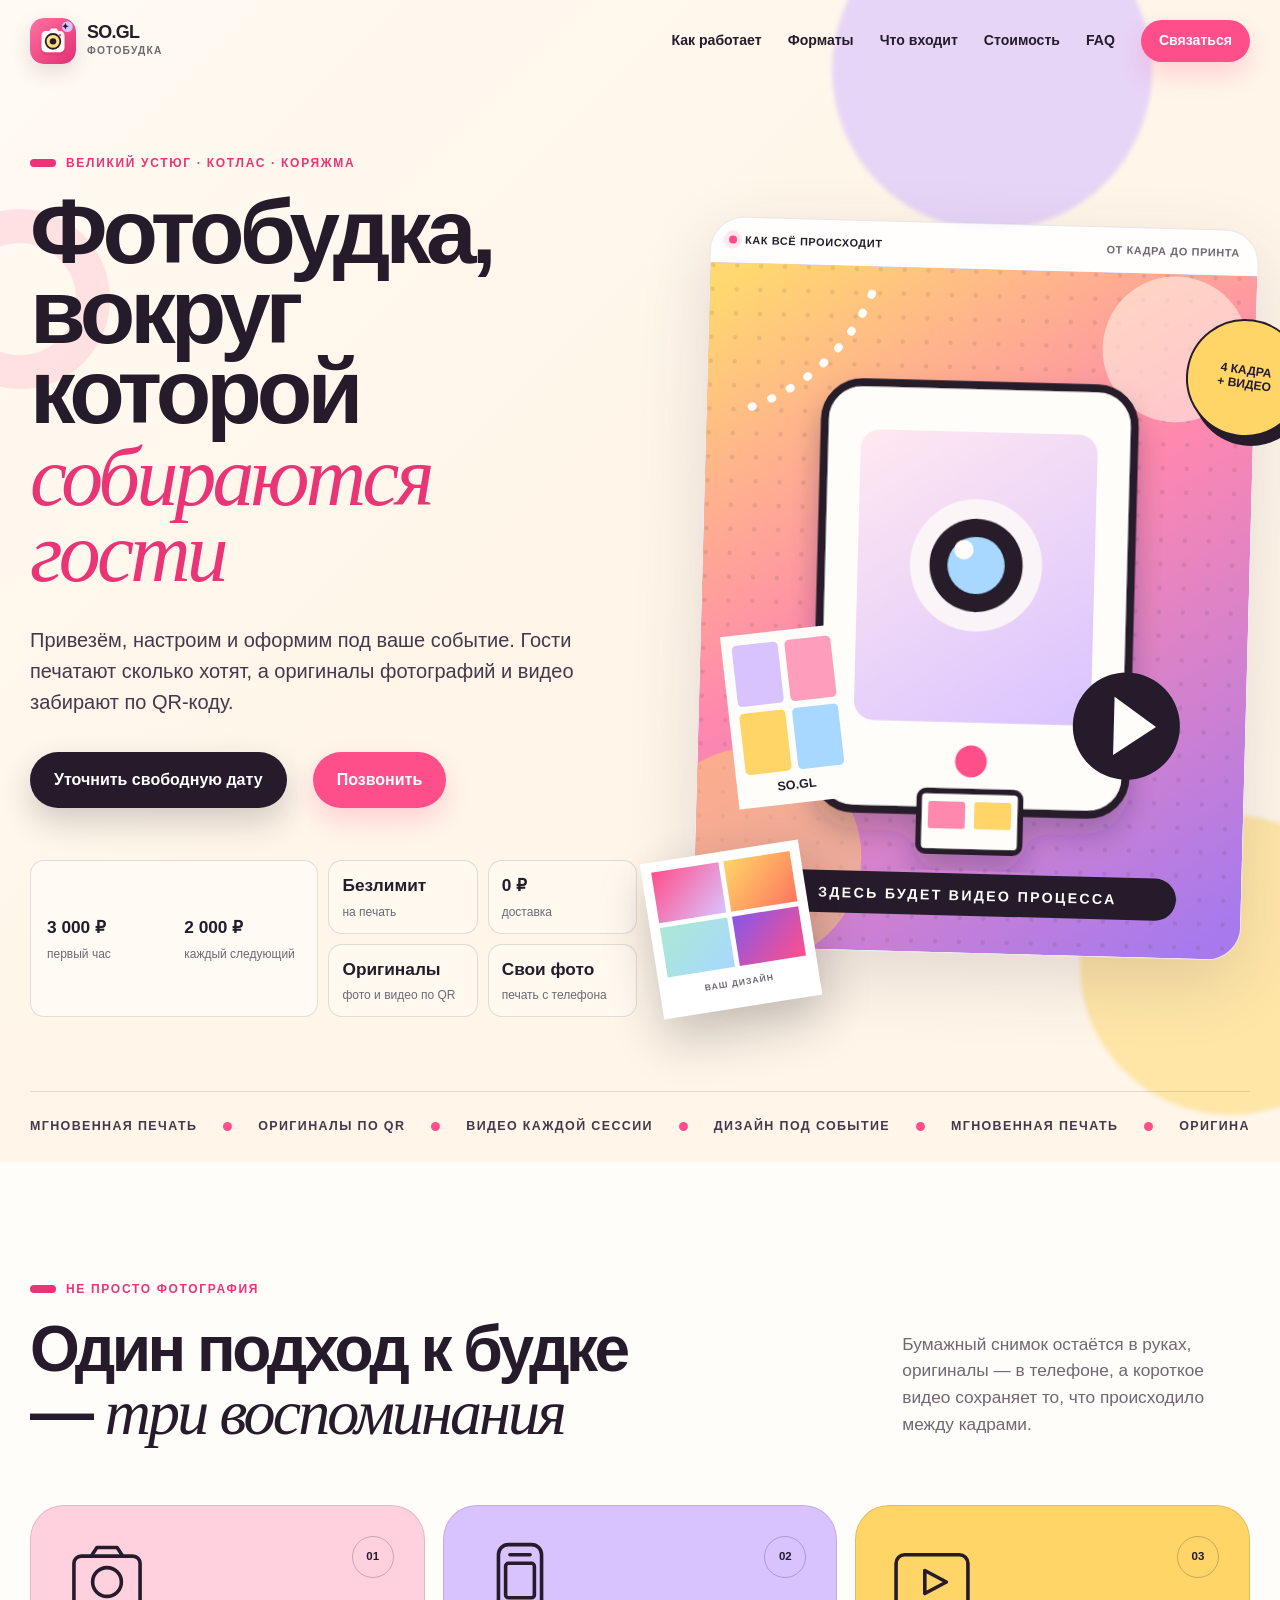
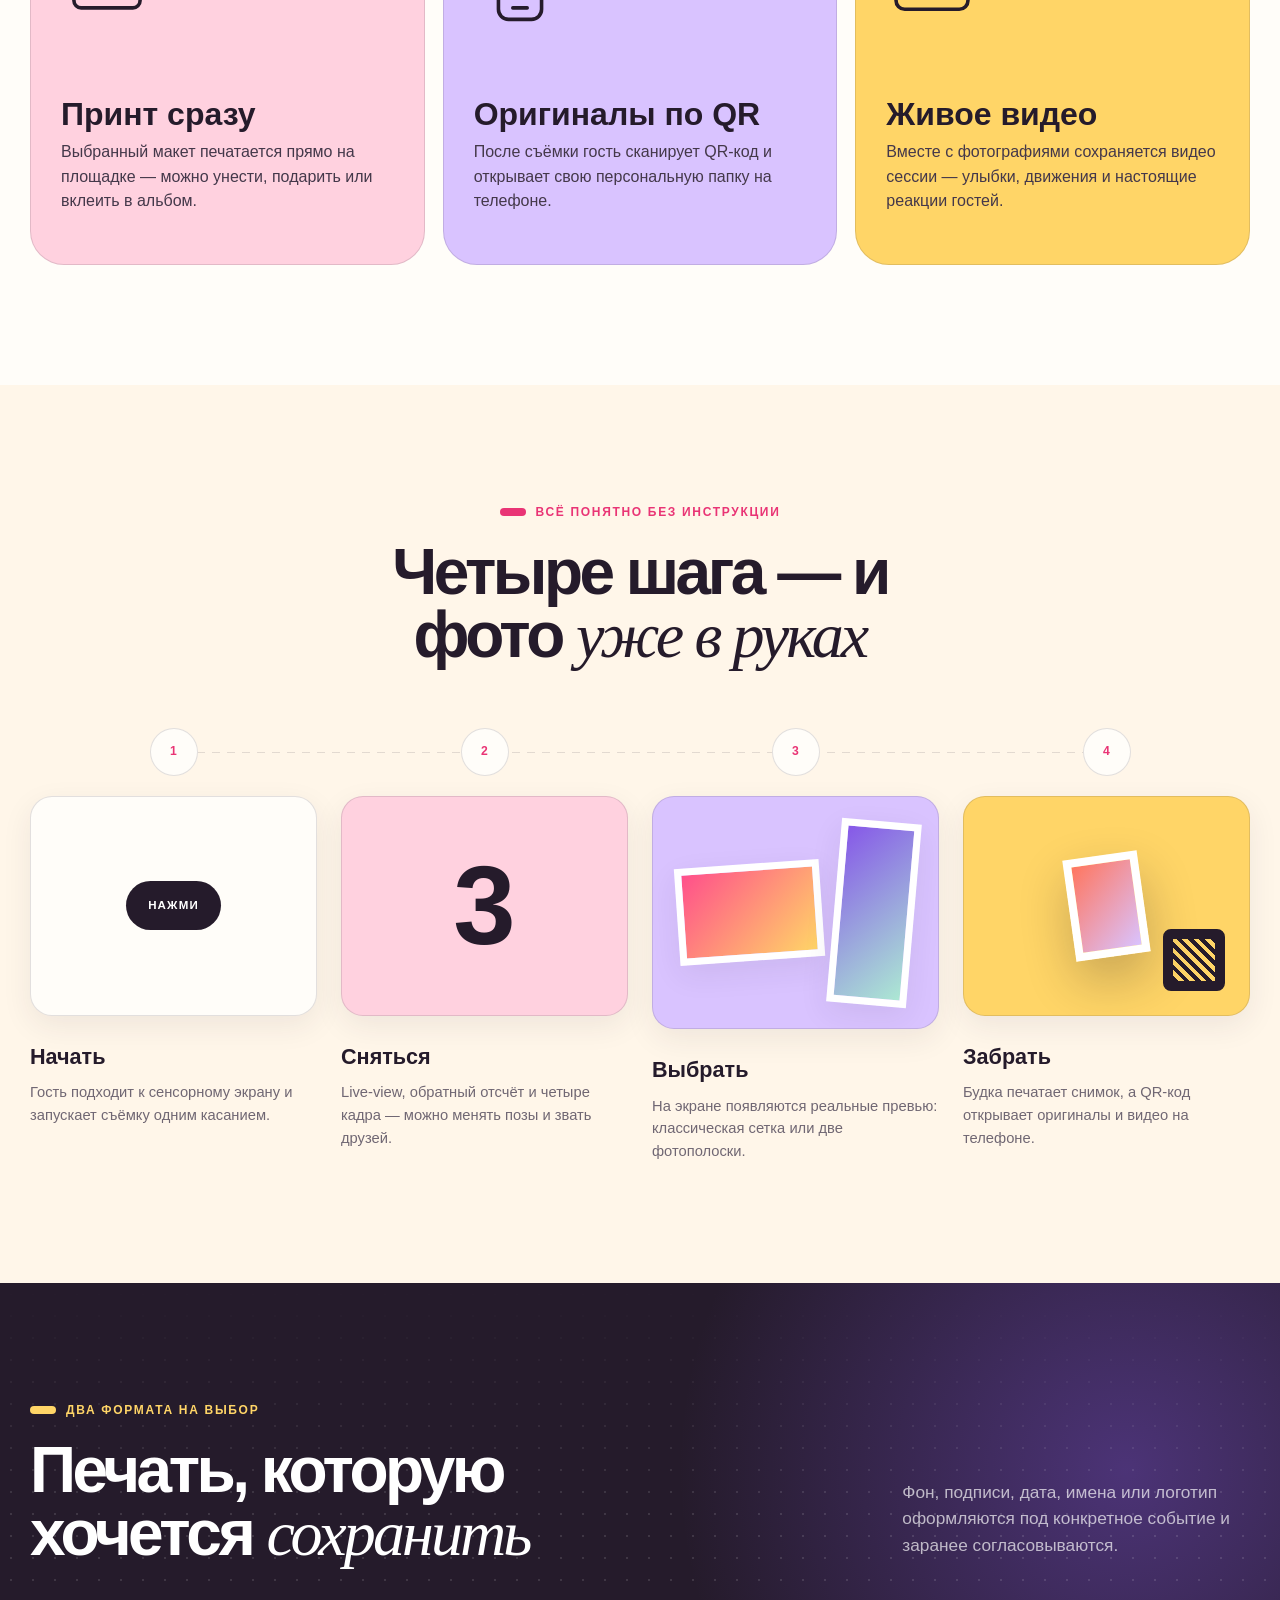
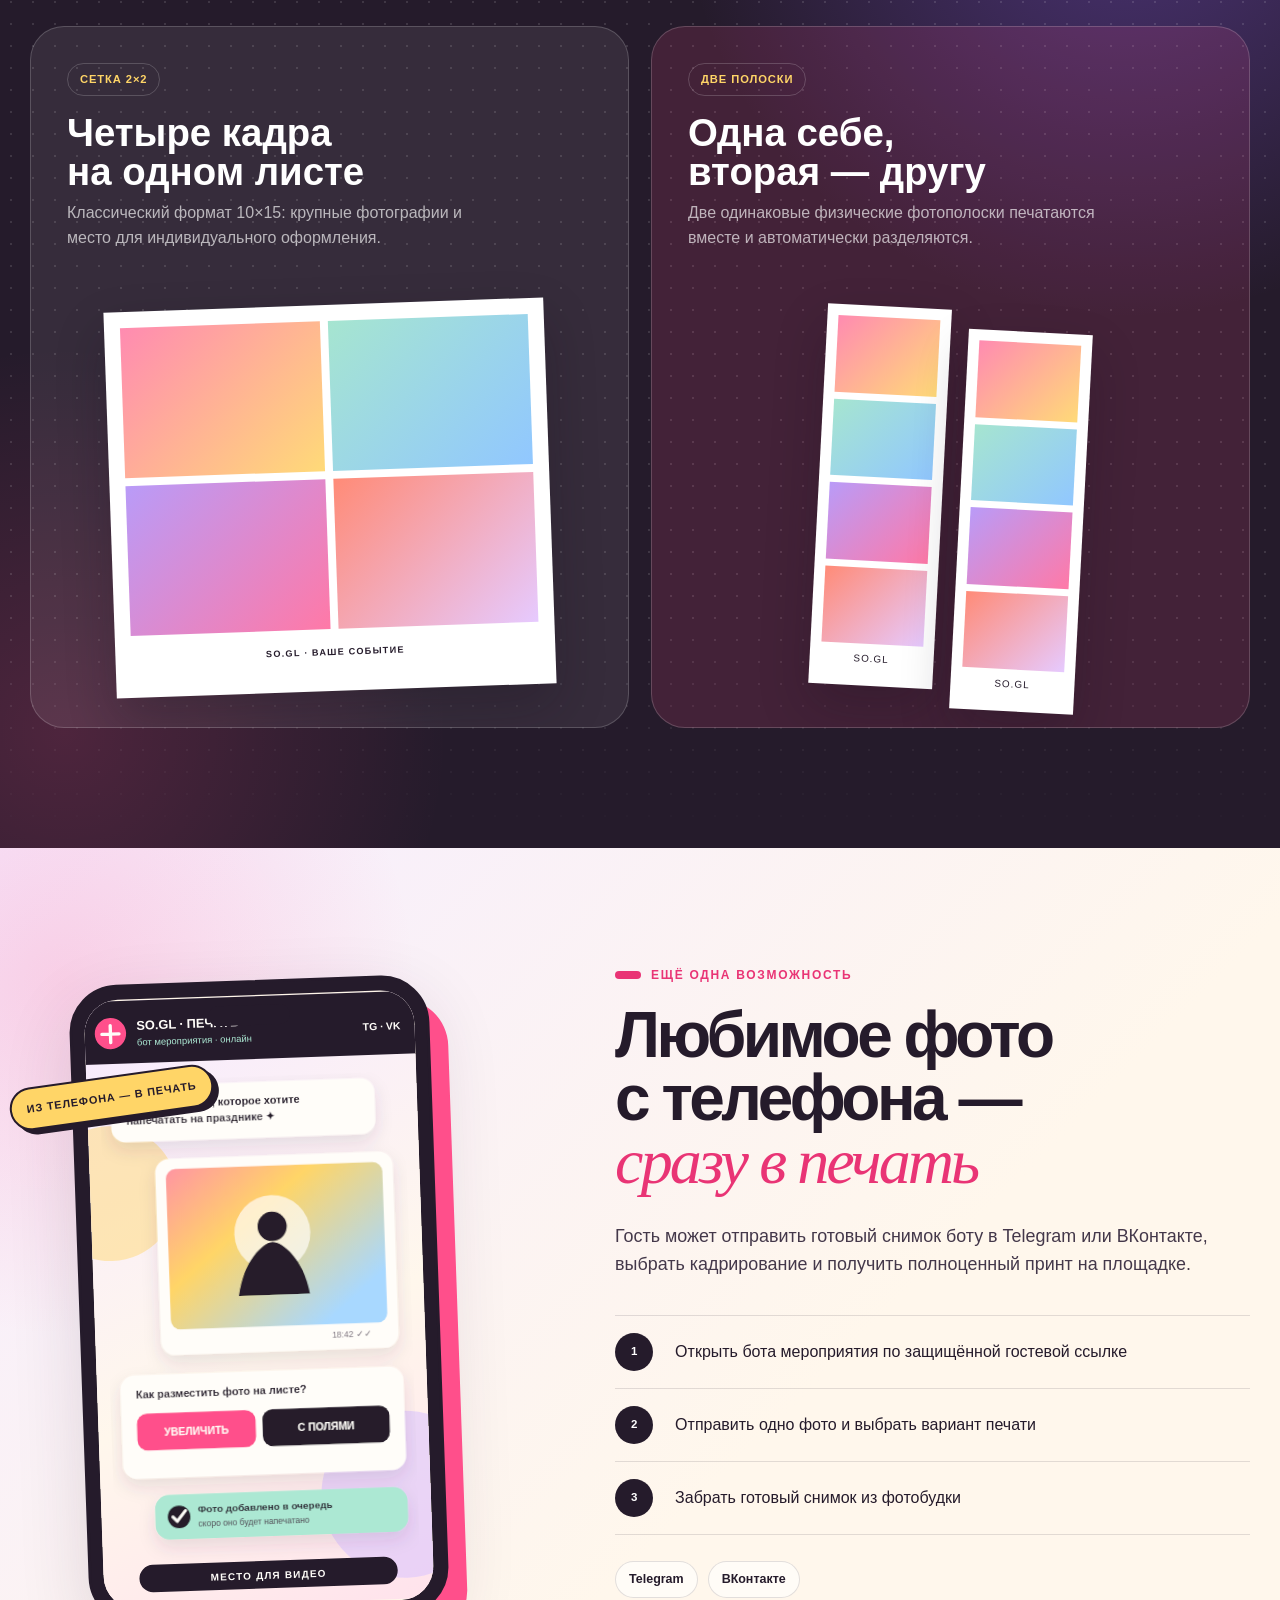
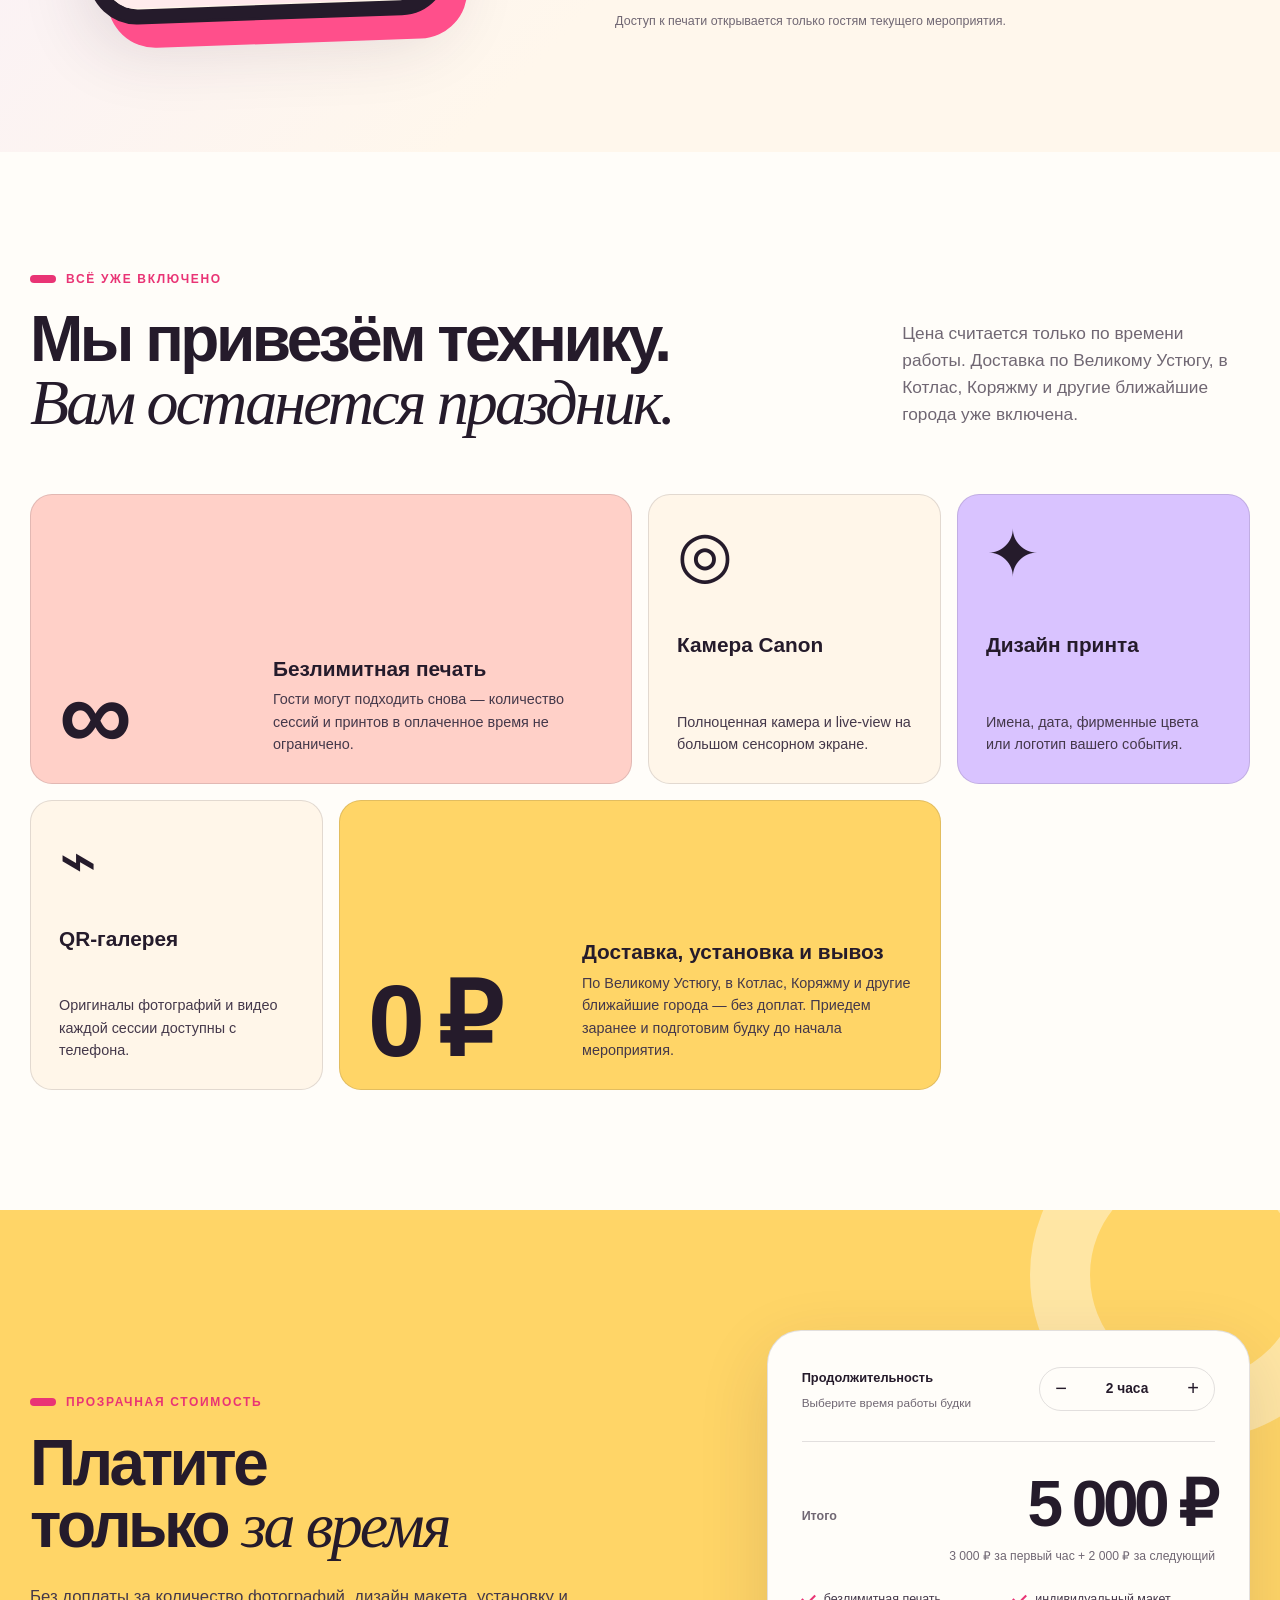
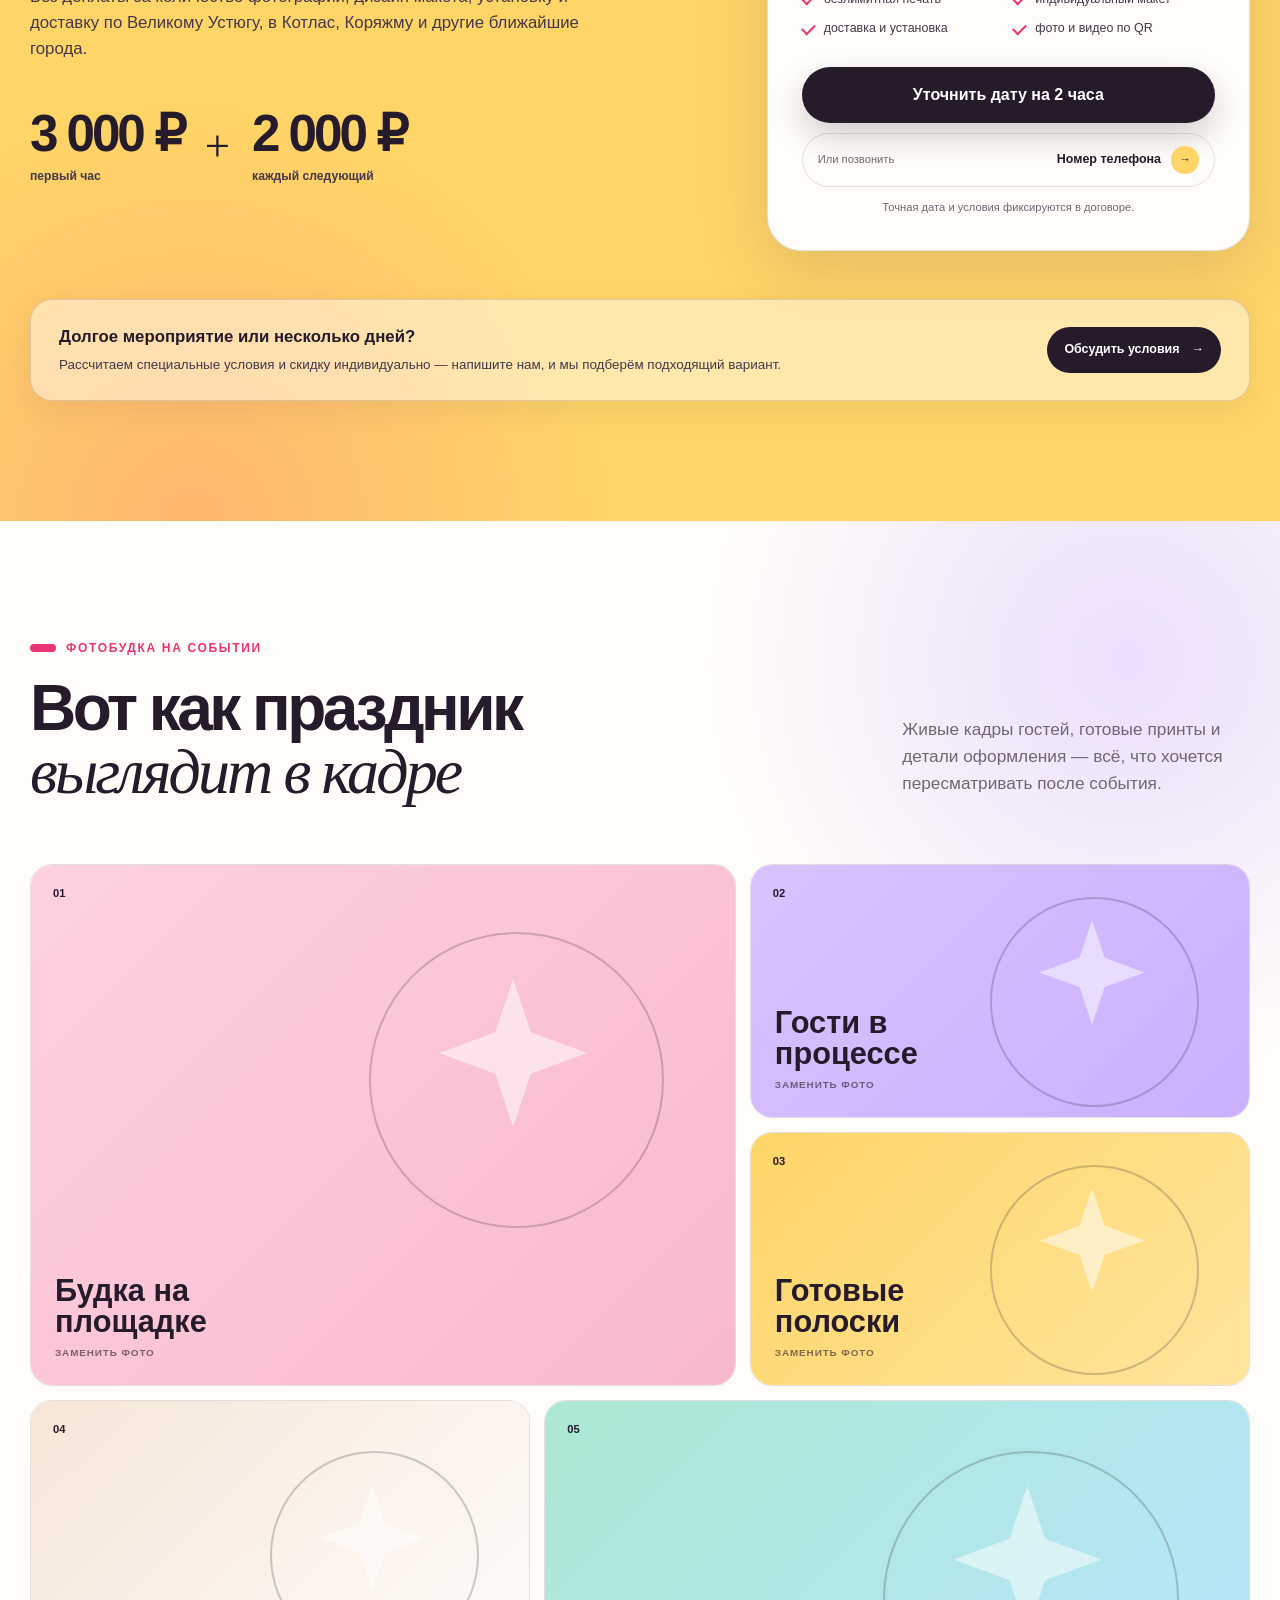
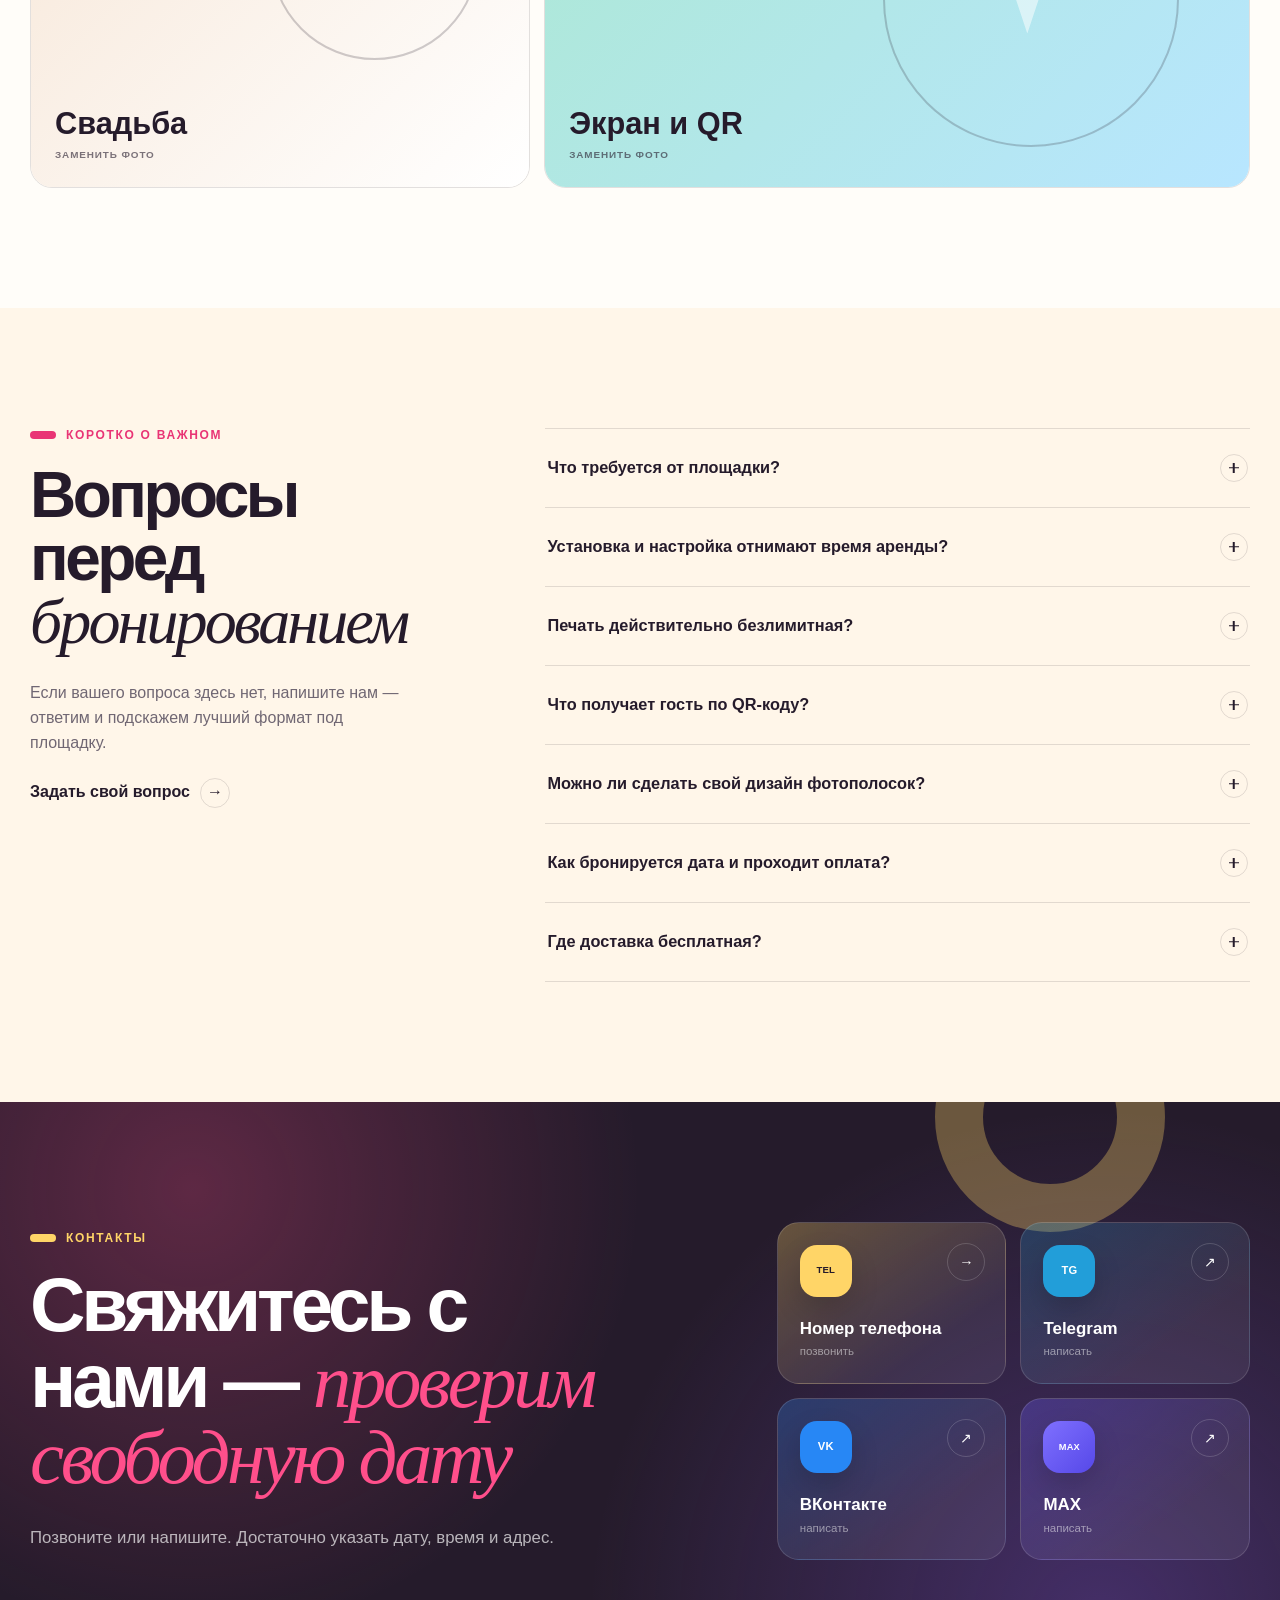
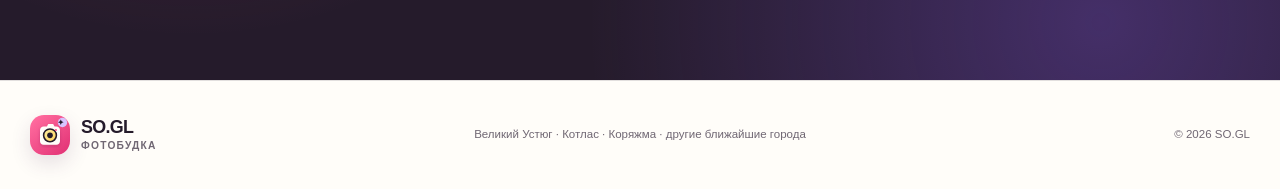
==== index.html @ 8e61112d "1" ====
<!DOCTYPE html>
<html lang="ru" class="no-js">
<head>
    <meta charset="utf-8">
    <meta name="viewport" content="width=device-width, initial-scale=1">
    <title>SO.GL — аренда фотобудки в Великом Устюге, Котласе и Коряжме</title>
    <meta name="description" content="Аренда фотобудки в Великом Устюге, Котласе, Коряжме и других ближайших городах: безлимитная печать, индивидуальный дизайн, фото и видео по QR-коду, бесплатная доставка.">
    <meta name="theme-color" content="#fff8ef">
    <meta name="robots" content="index,follow">
    <link rel="canonical" href="https://so.gl/">
    <link rel="icon" href="assets/logo-placeholder.svg" type="image/svg+xml">

    <meta property="og:locale" content="ru_RU">
    <meta property="og:type" content="website">
    <meta property="og:site_name" content="SO.GL Фотобудка">
    <meta property="og:title" content="Фотобудка, вокруг которой собираются гости">
    <meta property="og:description" content="Фотобудка в Великом Устюге, Котласе, Коряжме и других ближайших городах. Безлимитные принты, фото и видео по QR-коду, бесплатная доставка.">
    <meta property="og:url" content="https://so.gl/">

    <link rel="stylesheet" href="style.css">
    <script>
        document.documentElement.classList.remove('no-js');
        document.documentElement.classList.add('js');
    </script>
    <script type="application/ld+json">
    {
        "@context": "https://schema.org",
        "@type": "LocalBusiness",
        "name": "SO.GL Фотобудка",
        "url": "https://so.gl/",
        "description": "Аренда фотобудки в Великом Устюге, Котласе, Коряжме и других ближайших городах с безлимитной печатью и цифровыми копиями по QR-коду.",
        "areaServed": [
            {"@type": "City", "name": "Великий Устюг"},
            {"@type": "City", "name": "Котлас"},
            {"@type": "City", "name": "Коряжма"}
        ]
    }
    </script>
</head>
<body>
    <a class="skip-link" href="#main">Перейти к содержанию</a>

    <header class="site-header" data-header>
        <div class="shell site-header__inner">
            <a class="brand" href="#top" aria-label="SO.GL Фотобудка — на главную">
                <img class="brand__mark" src="assets/logo-placeholder.svg" width="46" height="46" alt="">
                <span class="brand__words">
                    <strong>SO.GL</strong>
                    <small>фотобудка</small>
                </span>
            </a>

            <button class="menu-toggle" type="button" aria-expanded="false" aria-controls="site-nav" data-menu-toggle>
                <span class="menu-toggle__label">Меню</span>
                <span class="menu-toggle__icon" aria-hidden="true"><i></i><i></i></span>
            </button>

            <nav class="site-nav" id="site-nav" aria-label="Основная навигация" data-nav>
                <a href="#how">Как работает</a>
                <a href="#formats">Форматы</a>
                <a href="#included">Что входит</a>
                <a href="#pricing">Стоимость</a>
                <a href="#faq">FAQ</a>
                <a class="button button--small" href="#booking">Связаться</a>
            </nav>
        </div>
    </header>

    <main id="main">
        <section class="hero" id="top">
            <div class="hero__orb hero__orb--one" aria-hidden="true"></div>
            <div class="hero__orb hero__orb--two" aria-hidden="true"></div>

            <div class="shell hero__grid">
                <div class="hero__intro" data-reveal>
                    <p class="eyebrow">Великий Устюг · Котлас · Коряжма</p>
                    <h1>Фотобудка, вокруг которой <em>собираются гости</em></h1>
                </div>

                <div class="hero__visual" data-reveal>
                    <div class="video-card video-card--hero">
                        <div class="video-card__bar">
                            <span><i class="status-dot" aria-hidden="true"></i> Как всё происходит</span>
                            <span>от кадра до принта</span>
                        </div>
                        <div class="video-frame video-frame--hero">
                            <video
                                data-config-video="hero"
                                poster="assets/hero-video-poster.svg"
                                muted
                                loop
                                playsinline
                                preload="metadata"
                            >Видео о процессе работы фотобудки</video>
                            <button class="video-control" type="button" data-video-control hidden>
                                <span data-video-control-label>Пауза</span>
                            </button>
                        </div>
                    </div>

                    <div class="floating-print floating-print--grid" aria-hidden="true">
                        <div class="floating-print__shots"><i></i><i></i><i></i><i></i></div>
                        <span>ваш дизайн</span>
                    </div>
                    <div class="floating-sticker" aria-hidden="true">4 кадра<br>+ видео</div>
                </div>

                <div class="hero__details">
                    <p class="hero__lead">Привезём, настроим и оформим под ваше событие. Гости печатают сколько хотят, а оригиналы фотографий и видео забирают по QR-коду.</p>

                    <div class="hero__actions">
                        <a class="button button--dark" href="#booking" data-hero-booking-link>Уточнить свободную дату</a>
                        <a class="button hero__call" href="#booking" data-direct-contact="phone"><span data-contact-label>Позвонить</span></a>
                    </div>

                    <ul class="hero__facts" aria-label="Основные условия">
                        <li class="hero__fact--rates">
                            <div class="hero__rate">
                                <div class="hero__fact-prices">
                                    <s data-first-hour-old hidden>3 000 ₽</s>
                                    <strong data-first-hour-price>3 000 ₽</strong>
                                </div>
                                <span>первый час</span>
                            </div>
                            <div class="hero__rate">
                                <div class="hero__fact-prices">
                                    <s data-extra-hour-old hidden>2 000 ₽</s>
                                    <strong data-extra-hour-price>2 000 ₽</strong>
                                </div>
                                <span>каждый следующий</span>
                            </div>
                        </li>
                        <li>
                            <strong>Безлимит</strong>
                            <span>на печать</span>
                        </li>
                        <li>
                            <strong>0 ₽</strong>
                            <span>доставка</span>
                        </li>
                        <li>
                            <strong>Оригиналы</strong>
                            <span>фото и видео по QR</span>
                        </li>
                        <li>
                            <strong>Свои фото</strong>
                            <span>печать с телефона</span>
                        </li>
                    </ul>
                </div>
            </div>

            <p class="visually-hidden">Мгновенная печать, оригиналы по QR-коду, видео каждой сессии и дизайн под событие.</p>
            <div class="shell ticker" aria-hidden="true">
                <div class="ticker__track">
                    <span>мгновенная печать</span><i></i>
                    <span>оригиналы по QR</span><i></i>
                    <span>видео каждой сессии</span><i></i>
                    <span>дизайн под событие</span><i></i>
                    <span>мгновенная печать</span><i></i>
                    <span>оригиналы по QR</span><i></i>
                </div>
            </div>
        </section>

        <section class="section section--paper" aria-labelledby="result-title">
            <div class="shell">
                <div class="section-heading section-heading--split" data-reveal>
                    <div>
                        <p class="eyebrow">Не просто фотография</p>
                        <h2 id="result-title">Один подход к будке — <em>три воспоминания</em></h2>
                    </div>
                    <p>Бумажный снимок остаётся в руках, оригиналы — в телефоне, а короткое видео сохраняет то, что происходило между кадрами.</p>
                </div>

                <div class="result-grid">
                    <article class="result-card result-card--pink" data-reveal>
                        <svg viewBox="0 0 64 64" aria-hidden="true"><rect x="9" y="14" width="46" height="36" rx="5"/><circle cx="32" cy="32" r="10"/><path d="M21 14l4-6h14l4 6"/></svg>
                        <span class="result-card__index">01</span>
                        <h3>Принт сразу</h3>
                        <p>Выбранный макет печатается прямо на площадке — можно унести, подарить или вклеить в альбом.</p>
                    </article>
                    <article class="result-card result-card--lilac" data-reveal>
                        <svg viewBox="0 0 64 64" aria-hidden="true"><rect x="17" y="6" width="30" height="52" rx="7"/><path d="M25 13h14M27 50h10"/><rect x="22" y="19" width="20" height="24" rx="2"/></svg>
                        <span class="result-card__index">02</span>
                        <h3>Оригиналы по QR</h3>
                        <p>После съёмки гость сканирует QR-код и открывает свою персональную папку на телефоне.</p>
                    </article>
                    <article class="result-card result-card--yellow" data-reveal>
                        <svg viewBox="0 0 64 64" aria-hidden="true"><rect x="7" y="13" width="50" height="38" rx="6"/><path d="M27 24l15 8-15 8z"/></svg>
                        <span class="result-card__index">03</span>
                        <h3>Живое видео</h3>
                        <p>Вместе с фотографиями сохраняется видео сессии — улыбки, движения и настоящие реакции гостей.</p>
                    </article>
                </div>
            </div>
        </section>

        <section class="section section--soft" id="how" aria-labelledby="how-title">
            <div class="shell">
                <div class="section-heading section-heading--center" data-reveal>
                    <p class="eyebrow">Всё понятно без инструкции</p>
                    <h2 id="how-title">Четыре шага — и фото <em>уже в руках</em></h2>
                </div>

                <ol class="process-list">
                    <li data-reveal>
                        <span class="process-list__number">1</span>
                        <div class="process-list__visual process-list__visual--tap" aria-hidden="true"><span>нажми</span></div>
                        <h3>Начать</h3>
                        <p>Гость подходит к сенсорному экрану и запускает съёмку одним касанием.</p>
                    </li>
                    <li data-reveal>
                        <span class="process-list__number">2</span>
                        <div class="process-list__visual process-list__visual--count" aria-hidden="true"><strong>3</strong></div>
                        <h3>Сняться</h3>
                        <p>Live-view, обратный отсчёт и четыре кадра — можно менять позы и звать друзей.</p>
                    </li>
                    <li data-reveal>
                        <span class="process-list__number">3</span>
                        <div class="process-list__visual process-list__visual--choose" aria-hidden="true"><i></i><i></i></div>
                        <h3>Выбрать</h3>
                        <p>На экране появляются реальные превью: классическая сетка или две фотополоски.</p>
                    </li>
                    <li data-reveal>
                        <span class="process-list__number">4</span>
                        <div class="process-list__visual process-list__visual--take" aria-hidden="true"><i></i><b></b></div>
                        <h3>Забрать</h3>
                        <p>Будка печатает снимок, а QR-код открывает оригиналы и видео на телефоне.</p>
                    </li>
                </ol>
            </div>
        </section>

        <section class="section section--ink" id="formats" aria-labelledby="formats-title">
            <div class="shell">
                <div class="section-heading section-heading--split section-heading--light" data-reveal>
                    <div>
                        <p class="eyebrow">Два формата на выбор</p>
                        <h2 id="formats-title">Печать, которую хочется <em>сохранить</em></h2>
                    </div>
                    <p>Фон, подписи, дата, имена или логотип оформляются под конкретное событие и заранее согласовываются.</p>
                </div>

                <div class="formats-grid">
                    <article class="format-card" data-reveal>
                        <div class="format-card__copy">
                            <span class="pill">Сетка 2×2</span>
                            <h3>Четыре кадра на одном листе</h3>
                            <p>Классический формат 10×15: крупные фотографии и место для индивидуального оформления.</p>
                        </div>
                        <div class="print-sheet print-sheet--grid" aria-hidden="true">
                            <div class="shot shot--one"></div><div class="shot shot--two"></div>
                            <div class="shot shot--three"></div><div class="shot shot--four"></div>
                            <span>SO.GL · ВАШЕ СОБЫТИЕ</span>
                        </div>
                    </article>

                    <article class="format-card format-card--accent" data-reveal>
                        <div class="format-card__copy">
                            <span class="pill">Две полоски</span>
                            <h3>Одна себе, вторая — другу</h3>
                            <p>Две одинаковые физические фотополоски печатаются вместе и автоматически разделяются.</p>
                        </div>
                        <div class="strip-sheet" aria-hidden="true">
                            <div class="photo-strip">
                                <i class="shot--one"></i><i class="shot--two"></i><i class="shot--three"></i><i class="shot--four"></i><span>SO.GL</span>
                            </div>
                            <div class="photo-strip">
                                <i class="shot--one"></i><i class="shot--two"></i><i class="shot--three"></i><i class="shot--four"></i><span>SO.GL</span>
                            </div>
                        </div>
                    </article>
                </div>
            </div>
        </section>

        <section class="section section--bot" id="phone-print" aria-labelledby="phone-print-title">
            <div class="shell bot-grid">
                <div class="bot-video" data-reveal>
                    <div class="phone-shell">
                        <div class="phone-shell__speaker" aria-hidden="true"></div>
                        <video
                            data-config-video="bot"
                            poster="assets/bot-video-poster.svg"
                            muted
                            loop
                            playsinline
                            preload="metadata"
                        >Видео о печати фотографии через Telegram и ВКонтакте</video>
                        <button class="video-control video-control--phone" type="button" data-video-control hidden>
                            <span data-video-control-label>Пауза</span>
                        </button>
                    </div>
                    <span class="bot-video__note">из телефона — в печать</span>
                </div>

                <div class="bot-copy" data-reveal>
                    <p class="eyebrow">Ещё одна возможность</p>
                    <h2 id="phone-print-title">Любимое фото с телефона — <em>сразу в печать</em></h2>
                    <p class="bot-copy__lead">Гость может отправить готовый снимок боту в Telegram или ВКонтакте, выбрать кадрирование и получить полноценный принт на площадке.</p>

                    <ol class="bot-steps">
                        <li><span>1</span><p>Открыть бота мероприятия по защищённой гостевой ссылке</p></li>
                        <li><span>2</span><p>Отправить одно фото и выбрать вариант печати</p></li>
                        <li><span>3</span><p>Забрать готовый снимок из фотобудки</p></li>
                    </ol>

                    <div class="messenger-row">
                        <span>Telegram</span><span>ВКонтакте</span>
                    </div>
                    <p class="fine-print">Доступ к печати открывается только гостям текущего мероприятия.</p>
                </div>
            </div>
        </section>

        <section class="section section--paper" id="included" aria-labelledby="included-title">
            <div class="shell">
                <div class="section-heading section-heading--split" data-reveal>
                    <div>
                        <p class="eyebrow">Всё уже включено</p>
                        <h2 id="included-title">Мы привезём технику.<br><em>Вам останется праздник.</em></h2>
                    </div>
                    <p>Цена считается только по времени работы. Доставка по Великому Устюгу, в Котлас, Коряжму и другие ближайшие города уже включена.</p>
                </div>

                <div class="included-grid">
                    <article class="included-card included-card--wide included-card--coral" data-reveal>
                        <span class="included-card__number">∞</span>
                        <div><h3>Безлимитная печать</h3><p>Гости могут подходить снова — количество сессий и принтов в оплаченное время не ограничено.</p></div>
                    </article>
                    <article class="included-card" data-reveal>
                        <span class="included-card__symbol" aria-hidden="true">◎</span>
                        <h3>Камера Canon</h3>
                        <p>Полноценная камера и live-view на большом сенсорном экране.</p>
                    </article>
                    <article class="included-card included-card--lilac" data-reveal>
                        <span class="included-card__symbol" aria-hidden="true">✦</span>
                        <h3>Дизайн принта</h3>
                        <p>Имена, дата, фирменные цвета или логотип вашего события.</p>
                    </article>
                    <article class="included-card" data-reveal>
                        <span class="included-card__symbol" aria-hidden="true">⌁</span>
                        <h3>QR-галерея</h3>
                        <p>Оригиналы фотографий и видео каждой сессии доступны с телефона.</p>
                    </article>
                    <article class="included-card included-card--wide included-card--yellow" data-reveal>
                        <span class="included-card__number">0 ₽</span>
                        <div><h3>Доставка, установка и вывоз</h3><p>По Великому Устюгу, в Котлас, Коряжму и другие ближайшие города — без доплат. Приедем заранее и подготовим будку до начала мероприятия.</p></div>
                    </article>
                </div>
            </div>
        </section>

        <section class="section section--pricing" id="pricing" aria-labelledby="pricing-title">
            <div class="shell pricing-grid">
                <div class="pricing-copy" data-reveal>
                    <p class="eyebrow">Прозрачная стоимость</p>
                    <h2 id="pricing-title">Платите только <em>за время</em></h2>
                    <p>Без доплаты за количество фотографий, дизайн макета, установку и доставку по Великому Устюгу, в Котлас, Коряжму и другие ближайшие города.</p>

                    <div class="price-formula">
                        <div>
                            <span class="price-formula__old" data-first-hour-old hidden></span>
                            <strong data-first-hour-price>3 000 ₽</strong>
                            <small>первый час</small>
                        </div>
                        <span class="price-formula__plus">+</span>
                        <div>
                            <span class="price-formula__old" data-extra-hour-old hidden></span>
                            <strong data-extra-hour-price>2 000 ₽</strong>
                            <small>каждый следующий</small>
                        </div>
                    </div>

                    <div class="discount-banner" data-discount-banner hidden>
                        <span>Акция</span>
                        <p data-discount-copy></p>
                    </div>
                </div>

                <div class="calculator" data-reveal>
                    <div class="calculator__top">
                        <div>
                            <span>Продолжительность</span>
                            <p>Выберите время работы будки</p>
                        </div>
                        <div class="hours-control" role="group" aria-label="Продолжительность аренды">
                            <button type="button" aria-label="Уменьшить время" data-hours-minus>−</button>
                            <output data-hours-output aria-live="polite">2 часа</output>
                            <button type="button" aria-label="Увеличить время" data-hours-plus>+</button>
                        </div>
                    </div>

                    <div class="calculator__total">
                        <span>Итого</span>
                        <div>
                            <s data-total-old hidden></s>
                            <strong data-total-price>5 000 ₽</strong>
                        </div>
                    </div>
                    <p class="calculator__breakdown" data-price-breakdown>3 000 ₽ за первый час + 2 000 ₽ за следующий</p>

                    <ul class="check-list">
                        <li>безлимитная печать</li>
                        <li>индивидуальный макет</li>
                        <li>доставка и установка</li>
                        <li>фото и видео по QR</li>
                    </ul>

                    <a class="button button--dark button--block" href="#booking" data-booking-hours>Уточнить дату на 2 часа</a>
                    <a class="calculator__call" href="#booking" data-direct-contact="phone">
                        <span>Или позвонить</span>
                        <strong data-contact-label>Номер телефона</strong>
                        <i aria-hidden="true">→</i>
                    </a>
                    <p class="calculator__note">Точная дата и условия фиксируются в договоре.</p>
                </div>
            </div>

            <aside class="shell pricing-special" data-reveal aria-label="Условия для долгих мероприятий">
                <div>
                    <strong>Долгое мероприятие или несколько дней?</strong>
                    <p>Рассчитаем специальные условия и скидку индивидуально — напишите нам, и мы подберём подходящий вариант.</p>
                </div>
                <a href="#booking">Обсудить условия <span aria-hidden="true">→</span></a>
            </aside>
        </section>

        <section class="section section--gallery" id="gallery" aria-labelledby="gallery-title">
            <div class="shell">
                <div class="section-heading section-heading--split" data-reveal>
                    <div>
                        <p class="eyebrow">Фотобудка на событии</p>
                        <h2 id="gallery-title">Вот как праздник <em>выглядит в кадре</em></h2>
                    </div>
                    <p>Живые кадры гостей, готовые принты и детали оформления — всё, что хочется пересматривать после события.</p>
                </div>

                <div class="gallery-grid">
                    <figure class="gallery-slot gallery-slot--booth" data-reveal>
                        <div role="img" aria-label="Место для фотографии фотобудки на площадке"><span>01</span><strong>Будка на площадке</strong><small>заменить фото</small></div>
                    </figure>
                    <figure class="gallery-slot gallery-slot--guests" data-reveal>
                        <div role="img" aria-label="Место для фотографии гостей у фотобудки"><span>02</span><strong>Гости в процессе</strong><small>заменить фото</small></div>
                    </figure>
                    <figure class="gallery-slot gallery-slot--strips" data-reveal>
                        <div role="img" aria-label="Место для фотографии готовых фотополосок"><span>03</span><strong>Готовые полоски</strong><small>заменить фото</small></div>
                    </figure>
                    <figure class="gallery-slot gallery-slot--wedding" data-reveal>
                        <div role="img" aria-label="Место для фотографии со свадьбы"><span>04</span><strong>Свадьба</strong><small>заменить фото</small></div>
                    </figure>
                    <figure class="gallery-slot gallery-slot--screen" data-reveal>
                        <div role="img" aria-label="Место для фотографии экрана и QR-кода"><span>05</span><strong>Экран и QR</strong><small>заменить фото</small></div>
                    </figure>
                </div>
            </div>
        </section>

        <section class="section section--faq" id="faq" aria-labelledby="faq-title">
            <div class="shell faq-grid">
                <div class="faq-intro" data-reveal>
                    <p class="eyebrow">Коротко о важном</p>
                    <h2 id="faq-title">Вопросы перед <em>бронированием</em></h2>
                    <p>Если вашего вопроса здесь нет, напишите нам — ответим и подскажем лучший формат под площадку.</p>
                    <a class="text-link" href="#booking">Задать свой вопрос <span aria-hidden="true">→</span></a>
                </div>

                <div class="faq-list" data-reveal>
                    <details>
                        <summary>Что требуется от площадки?<span aria-hidden="true"></span></summary>
                        <p>Обычная розетка 220 В и свободное место для будки и гостей. Точное расположение согласуем с площадкой заранее.</p>
                    </details>
                    <details>
                        <summary>Установка и настройка отнимают время аренды?<span aria-hidden="true"></span></summary>
                        <p>Нет. Мы бесплатно приезжаем заранее, доставляем, устанавливаем и настраиваем фотобудку до начала события. Время аренды начинается только с согласованного старта; установка и вывоз отдельно не оплачиваются.</p>
                    </details>
                    <details>
                        <summary>Печать действительно безлимитная?<span aria-hidden="true"></span></summary>
                        <p>Да. В течение аренды гости могут запускать новые сессии и печатать выбранный формат без ограничения количества.</p>
                    </details>
                    <details>
                        <summary>Что получает гость по QR-коду?<span aria-hidden="true"></span></summary>
                        <p>После своей сессии гость сканирует QR-код и открывает ссылку на оригиналы фотографий и видео именно этой съёмки. После мероприятия вы также получите общую ссылку на все фото и видео, сделанные за всё событие.</p>
                    </details>
                    <details>
                        <summary>Можно ли сделать свой дизайн фотополосок?<span aria-hidden="true"></span></summary>
                        <p>Да. Индивидуальный макет принта бесплатно входит в стоимость. Заранее согласуем цвета, подписи, дату, имена или логотип и подготовим шаблоны для обоих форматов печати.</p>
                    </details>
                    <details>
                        <summary>Как бронируется дата и проходит оплата?<span aria-hidden="true"></span></summary>
                        <p>Сначала подтверждаем свободную дату и детали события, затем фиксируем условия и порядок оплаты в договоре.</p>
                    </details>
                    <details>
                        <summary>Где доставка бесплатная?<span aria-hidden="true"></span></summary>
                        <p>По Великому Устюгу, в Котлас, Коряжму и другие ближайшие города. Если площадка дальше, стоимость дороги согласуем заранее, до бронирования.</p>
                    </details>
                </div>
            </div>
        </section>

        <section class="section booking" id="booking" aria-labelledby="booking-title">
            <div class="booking__orb" aria-hidden="true"></div>
            <div class="shell booking-grid">
                <div class="booking-copy" data-reveal>
                    <p class="eyebrow">Контакты</p>
                    <h2 id="booking-title">Свяжитесь с нами — <em>проверим свободную дату</em></h2>
                    <p>Позвоните или напишите. Достаточно указать дату, время и адрес.</p>
                </div>

                <div class="contact-card" data-reveal>
                    <div class="contact-list">
                        <a class="contact-option contact-option--phone" href="#booking" data-direct-contact="phone">
                            <span class="contact-option__mark" aria-hidden="true">TEL</span>
                            <span class="contact-option__copy"><strong data-contact-label>Номер телефона</strong><small>позвонить</small></span>
                            <span class="contact-option__arrow" aria-hidden="true">→</span>
                        </a>
                        <a class="contact-option contact-option--telegram" href="#booking" data-direct-contact="telegram">
                            <span class="contact-option__mark" aria-hidden="true">TG</span>
                            <span class="contact-option__copy"><strong>Telegram</strong><small>написать</small></span>
                            <span class="contact-option__arrow" aria-hidden="true">↗</span>
                        </a>
                        <a class="contact-option contact-option--vk" href="#booking" data-direct-contact="vk">
                            <span class="contact-option__mark" aria-hidden="true">VK</span>
                            <span class="contact-option__copy"><strong>ВКонтакте</strong><small>написать</small></span>
                            <span class="contact-option__arrow" aria-hidden="true">↗</span>
                        </a>
                        <a class="contact-option contact-option--max" href="#booking" data-direct-contact="max">
                            <span class="contact-option__mark" aria-hidden="true">MAX</span>
                            <span class="contact-option__copy"><strong>MAX</strong><small>написать</small></span>
                            <span class="contact-option__arrow" aria-hidden="true">↗</span>
                        </a>
                    </div>
                    <p class="contact-status" role="status" aria-live="polite" data-contact-status></p>
                </div>
            </div>
        </section>
    </main>

    <footer class="site-footer">
        <div class="shell site-footer__grid">
            <a class="brand brand--footer" href="#top" aria-label="SO.GL Фотобудка — наверх">
                <img class="brand__mark" src="assets/logo-placeholder.svg" width="46" height="46" alt="">
                <span class="brand__words"><strong>SO.GL</strong><small>фотобудка</small></span>
            </a>
            <p>Великий Устюг · Котлас · Коряжма · другие ближайшие города</p>
            <p>© <span data-current-year>2026</span> SO.GL</p>
        </div>
    </footer>

    <a class="mobile-cta" href="#booking" data-mobile-cta>Связаться с нами <span aria-hidden="true">→</span></a>

    <script src="app.js" defer></script>
</body>
</html>
---- style.css ----
/*
 * SO.GL landing page
 * Pure CSS, no build step. Brand colors and sizing live here as variables.
 */

:root {
    --paper: #fffdf9;
    --cream: #fff6e9;
    --cream-strong: #f7eadb;
    --ink: #251b2b;
    --ink-soft: #44384a;
    --muted: #706773;
    --line: rgba(37, 27, 43, 0.13);
    --white-line: rgba(255, 255, 255, 0.18);
    --pink: #ff4f8b;
    --pink-dark: #e93475;
    --coral: #ff765f;
    --yellow: #ffd567;
    --lilac: #d9c3ff;
    --violet: #8658e8;
    --mint: #ace8d3;
    --blue: #a8d8ff;
    --radius-sm: 14px;
    --radius-md: 22px;
    --radius-lg: 34px;
    --radius-xl: 48px;
    --shadow-sm: 0 10px 30px rgba(56, 33, 65, 0.08);
    --shadow-md: 0 24px 70px rgba(56, 33, 65, 0.14);
    --shadow-paper: 0 22px 50px rgba(21, 13, 25, 0.24);
    --shell: 1220px;
    --header-height: 82px;
    --font-sans: Inter, Manrope, -apple-system, BlinkMacSystemFont, "Segoe UI", Arial, sans-serif;
    --font-display: "Arial Black", Inter, Manrope, -apple-system, BlinkMacSystemFont, "Segoe UI", sans-serif;
    color-scheme: light;
}

*,
*::before,
*::after {
    box-sizing: border-box;
}

html {
    scroll-behavior: smooth;
    scroll-padding-top: calc(var(--header-height) + 20px);
    background: var(--paper);
}

body {
    margin: 0;
    min-width: 320px;
    overflow-x: hidden;
    background:
        radial-gradient(circle at 18% 6%, rgba(255, 213, 103, 0.18), transparent 23rem),
        var(--paper);
    color: var(--ink);
    font-family: var(--font-sans);
    font-size: 16px;
    line-height: 1.55;
    text-rendering: optimizeLegibility;
    -webkit-font-smoothing: antialiased;
}

body.nav-open {
    overflow: hidden;
}

img,
svg,
video {
    display: block;
    max-width: 100%;
}

button,
input,
select {
    color: inherit;
    font: inherit;
}

button,
a {
    -webkit-tap-highlight-color: transparent;
}

a {
    color: inherit;
}

[hidden] {
    display: none !important;
}

::selection {
    background: var(--yellow);
    color: var(--ink);
}

:focus-visible {
    outline: 3px solid var(--violet);
    outline-offset: 4px;
}

.skip-link {
    position: fixed;
    top: 12px;
    left: 12px;
    z-index: 999;
    padding: 12px 18px;
    border-radius: 12px;
    background: var(--ink);
    color: #fff;
    font-weight: 750;
    text-decoration: none;
    transform: translateY(-150%);
    transition: transform 180ms ease;
}

.skip-link:focus {
    transform: translateY(0);
}

.visually-hidden {
    position: absolute !important;
    width: 1px !important;
    height: 1px !important;
    padding: 0 !important;
    border: 0 !important;
    margin: -1px !important;
    overflow: hidden !important;
    clip: rect(0 0 0 0) !important;
    white-space: nowrap !important;
}

.shell {
    width: min(var(--shell), calc(100% - 48px));
    margin-inline: auto;
}

.section {
    position: relative;
    padding: 120px 0;
}

.section--paper {
    background: var(--paper);
}

.section--soft {
    background: var(--cream);
}

.section--ink {
    overflow: hidden;
    background:
        radial-gradient(circle at 88% 16%, rgba(134, 88, 232, 0.4), transparent 28rem),
        radial-gradient(circle at 5% 90%, rgba(255, 79, 139, 0.19), transparent 24rem),
        var(--ink);
    color: #fff;
}

.section--ink::before {
    position: absolute;
    inset: 0;
    background-image: radial-gradient(rgba(255, 255, 255, 0.12) 1px, transparent 1px);
    background-size: 22px 22px;
    content: "";
    mask-image: linear-gradient(to bottom, transparent, black 20%, black 80%, transparent);
    pointer-events: none;
}

.eyebrow {
    display: flex;
    align-items: center;
    gap: 10px;
    margin: 0 0 22px;
    color: var(--pink-dark);
    font-size: 0.75rem;
    font-weight: 850;
    letter-spacing: 0.14em;
    line-height: 1.2;
    text-transform: uppercase;
}

.eyebrow::before {
    width: 26px;
    height: 8px;
    border-radius: 999px;
    background: currentColor;
    content: "";
}

h1,
h2,
h3,
p {
    margin-top: 0;
}

h1,
h2,
h3 {
    text-wrap: balance;
}

h1,
h2 {
    margin-bottom: 0;
    font-family: var(--font-display);
    font-weight: 900;
    letter-spacing: -0.055em;
}

h2 {
    font-size: clamp(2.45rem, 5vw, 5.2rem);
    line-height: 0.98;
}

h2 em,
h1 em {
    font-family: Georgia, "Times New Roman", serif;
    font-weight: 400;
    letter-spacing: -0.045em;
}

.section-heading {
    margin-bottom: 60px;
}

.section-heading--split {
    display: grid;
    grid-template-columns: minmax(0, 1.55fr) minmax(260px, 0.7fr);
    gap: clamp(40px, 8vw, 120px);
    align-items: end;
}

.section-heading--split > p {
    max-width: 440px;
    margin: 0 0 7px;
    color: var(--muted);
    font-size: 1.08rem;
}

.section-heading--center {
    max-width: 860px;
    margin-inline: auto;
    text-align: center;
}

.section-heading--center .eyebrow {
    justify-content: center;
}

.section-heading--light .eyebrow {
    color: var(--yellow);
}

.section-heading--light > p {
    color: rgba(255, 255, 255, 0.68);
}

.button {
    display: inline-flex;
    min-height: 56px;
    align-items: center;
    justify-content: center;
    padding: 14px 24px;
    border: 0;
    border-radius: 999px;
    background: var(--pink);
    box-shadow: 0 12px 28px rgba(255, 79, 139, 0.23);
    color: #fff;
    cursor: pointer;
    font-weight: 800;
    line-height: 1.1;
    text-align: center;
    text-decoration: none;
    transition: transform 180ms ease, box-shadow 180ms ease, background 180ms ease;
}

.button:hover {
    background: var(--pink-dark);
    box-shadow: 0 16px 34px rgba(255, 79, 139, 0.3);
    transform: translateY(-2px);
}

.button:active {
    transform: translateY(0);
}

.button--dark {
    background: var(--ink);
    box-shadow: 0 14px 32px rgba(37, 27, 43, 0.2);
}

.button--dark:hover {
    background: #3b2b43;
    box-shadow: 0 18px 38px rgba(37, 27, 43, 0.26);
}

.button--small {
    min-height: 42px;
    padding: 10px 18px;
    font-size: 0.88rem;
}

.button--block {
    width: 100%;
}

.text-link {
    display: inline-flex;
    align-items: center;
    gap: 10px;
    font-weight: 800;
    text-decoration: none;
}

.text-link::after {
    position: absolute;
}

.text-link span {
    display: grid;
    width: 30px;
    height: 30px;
    place-items: center;
    border: 1px solid var(--line);
    border-radius: 50%;
    transition: transform 180ms ease, background 180ms ease;
}

.text-link:hover span {
    background: var(--yellow);
    transform: translateY(2px);
}

/* Header */
.site-header {
    position: fixed;
    top: 0;
    right: 0;
    left: 0;
    z-index: 100;
    height: var(--header-height);
    border-bottom: 1px solid transparent;
    transition: background 200ms ease, border-color 200ms ease, box-shadow 200ms ease;
}

.site-header.is-scrolled,
.site-header.has-open-nav {
    border-color: var(--line);
    background: rgba(255, 253, 249, 0.89);
    box-shadow: 0 8px 30px rgba(37, 27, 43, 0.06);
    -webkit-backdrop-filter: blur(18px);
    backdrop-filter: blur(18px);
}

.site-header__inner {
    display: flex;
    height: 100%;
    align-items: center;
    justify-content: space-between;
}

.brand {
    display: inline-flex;
    align-items: center;
    gap: 11px;
    color: var(--ink);
    text-decoration: none;
}

.brand__mark {
    width: 46px;
    height: 46px;
    border-radius: 14px;
    box-shadow: 0 8px 20px rgba(78, 43, 89, 0.14);
}

.brand__words {
    display: flex;
    flex-direction: column;
    line-height: 1;
}

.brand__words strong {
    font-family: var(--font-display);
    font-size: 1.12rem;
    letter-spacing: -0.04em;
}

.brand__words small {
    margin-top: 4px;
    color: var(--muted);
    font-size: 0.64rem;
    font-weight: 750;
    letter-spacing: 0.12em;
    text-transform: uppercase;
}

.site-nav {
    display: flex;
    align-items: center;
    gap: 26px;
}

.site-nav > a:not(.button) {
    position: relative;
    font-size: 0.88rem;
    font-weight: 750;
    text-decoration: none;
}

.site-nav > a:not(.button)::after {
    position: absolute;
    right: 0;
    bottom: -6px;
    left: 0;
    height: 2px;
    border-radius: 3px;
    background: var(--pink);
    content: "";
    transform: scaleX(0);
    transform-origin: right;
    transition: transform 180ms ease;
}

.site-nav > a:not(.button):hover::after {
    transform: scaleX(1);
    transform-origin: left;
}

.menu-toggle {
    display: none;
    min-width: 72px;
    align-items: center;
    justify-content: space-between;
    gap: 10px;
    padding: 8px 0;
    border: 0;
    background: transparent;
    cursor: pointer;
    font-size: 0.82rem;
    font-weight: 800;
}

.menu-toggle__icon {
    display: grid;
    width: 28px;
    gap: 6px;
}

.menu-toggle__icon i {
    display: block;
    width: 100%;
    height: 2px;
    border-radius: 2px;
    background: var(--ink);
    transition: transform 180ms ease;
}

.menu-toggle[aria-expanded="true"] .menu-toggle__icon i:first-child {
    transform: translateY(4px) rotate(45deg);
}

.menu-toggle[aria-expanded="true"] .menu-toggle__icon i:last-child {
    transform: translateY(-4px) rotate(-45deg);
}

/* Hero */
.hero {
    position: relative;
    overflow: hidden;
    padding: calc(var(--header-height) + 74px) 0 0;
    background:
        linear-gradient(135deg, rgba(255, 255, 255, 0.45), transparent 45%),
        var(--cream);
}

.hero::after {
    position: absolute;
    top: 18%;
    left: -70px;
    width: 180px;
    height: 180px;
    border: 34px solid rgba(255, 79, 139, 0.14);
    border-radius: 50%;
    content: "";
    pointer-events: none;
}

.hero__orb {
    position: absolute;
    border-radius: 50%;
    filter: blur(2px);
    pointer-events: none;
}

.hero__orb--one {
    top: -90px;
    right: 10%;
    width: 320px;
    height: 320px;
    background: rgba(217, 195, 255, 0.64);
}

.hero__orb--two {
    right: -100px;
    bottom: 4%;
    width: 300px;
    height: 300px;
    background: rgba(255, 213, 103, 0.5);
}

.hero__grid {
    position: relative;
    z-index: 2;
    display: grid;
    grid-template-columns: minmax(0, 1.05fr) minmax(460px, 0.95fr);
    grid-template-rows: auto auto;
    column-gap: clamp(40px, 5vw, 72px);
    align-items: start;
}

.hero__intro {
    grid-column: 1;
    grid-row: 1;
}

.hero__details {
    grid-column: 1;
    grid-row: 2;
    padding-bottom: 74px;
}

.hero h1 {
    max-width: 800px;
    margin: 0;
    font-size: clamp(3.6rem, 7.1vw, 7rem);
    line-height: 0.88;
}

.hero h1 em {
    display: block;
    margin-top: 0.08em;
    color: var(--pink-dark);
    font-size: 0.92em;
    line-height: 0.91;
}

.hero__lead {
    max-width: 650px;
    margin: 34px 0 0;
    color: var(--ink-soft);
    font-size: clamp(1.05rem, 1.7vw, 1.25rem);
}

.hero__actions {
    display: flex;
    align-items: center;
    gap: 26px;
    margin-top: 34px;
}

.hero__facts {
    display: grid;
    grid-template-columns: minmax(240px, 1.45fr) repeat(2, minmax(100px, 0.75fr));
    grid-template-rows: 1fr 1fr;
    gap: 10px;
    margin: 52px 0 0;
    padding: 0;
    list-style: none;
}

.hero__facts li {
    display: flex;
    min-width: 0;
    min-height: 68px;
    flex-direction: column;
    justify-content: center;
    padding: 11px 13px;
    border: 1px solid var(--line);
    border-radius: var(--radius-sm);
    background: rgba(255, 255, 255, 0.3);
}

.hero__facts .hero__fact--rates {
    display: grid;
    min-height: 146px;
    grid-row: 1 / span 2;
    grid-template-columns: 1fr 1fr;
    gap: 20px;
    align-content: center;
    padding: 12px 16px;
    border: 1px solid var(--line);
    border-radius: var(--radius-sm);
    background: rgba(255, 255, 255, 0.46);
}

.hero__rate + .hero__rate {
    padding-left: 0;
    border-left: 0;
}

.hero__facts strong,
.hero__facts span {
    display: block;
}

.hero__fact-prices {
    display: flex;
    align-items: baseline;
    gap: 7px;
}

.hero__fact-prices s {
    color: var(--muted);
    font-size: 0.7rem;
}

.hero__facts strong {
    font-size: 1.08rem;
    font-weight: 900;
}

.hero__facts span {
    margin-top: 4px;
    color: var(--muted);
    font-size: 0.75rem;
}

.hero__visual {
    position: relative;
    grid-column: 2;
    grid-row: 1 / span 2;
    width: 100%;
    max-width: 580px;
    align-self: center;
    justify-self: end;
    padding-bottom: 70px;
}

.video-card {
    position: relative;
    overflow: hidden;
    border: 1px solid rgba(37, 27, 43, 0.1);
    border-radius: var(--radius-lg);
    background: rgba(255, 255, 255, 0.84);
    box-shadow: var(--shadow-md);
}

.video-card--hero {
    transform: rotate(1.5deg);
}

.video-card__bar {
    display: flex;
    align-items: center;
    justify-content: space-between;
    padding: 14px 18px;
    color: var(--muted);
    font-size: 0.68rem;
    font-weight: 800;
    letter-spacing: 0.06em;
    text-transform: uppercase;
}

.video-card__bar span:first-child {
    display: flex;
    align-items: center;
    gap: 8px;
    color: var(--ink);
}

.status-dot {
    display: inline-block;
    width: 8px;
    height: 8px;
    border-radius: 50%;
    background: var(--pink);
    box-shadow: 0 0 0 5px rgba(255, 79, 139, 0.12);
}

.video-frame {
    position: relative;
    overflow: hidden;
    background: var(--lilac);
}

.video-frame--hero {
    aspect-ratio: 4 / 5;
}

.video-frame video,
.phone-shell video {
    width: 100%;
    height: 100%;
    object-fit: cover;
}

.video-control {
    position: absolute;
    right: 16px;
    bottom: 16px;
    min-width: 76px;
    min-height: 38px;
    padding: 8px 14px;
    border: 1px solid rgba(255, 255, 255, 0.5);
    border-radius: 999px;
    background: rgba(37, 27, 43, 0.74);
    color: #fff;
    cursor: pointer;
    font-size: 0.74rem;
    font-weight: 800;
    -webkit-backdrop-filter: blur(10px);
    backdrop-filter: blur(10px);
}

.floating-print {
    position: absolute;
    z-index: 3;
    width: 160px;
    padding: 10px 10px 17px;
    background: #fff;
    box-shadow: var(--shadow-paper);
    transform: rotate(-9deg);
}

.floating-print--grid {
    bottom: 16px;
    left: -50px;
}

.floating-print__shots {
    display: grid;
    grid-template-columns: 1fr 1fr;
    gap: 5px;
}

.floating-print__shots i {
    aspect-ratio: 4 / 3;
    background: linear-gradient(135deg, var(--pink), var(--lilac));
}

.floating-print__shots i:nth-child(2) { background: linear-gradient(135deg, var(--yellow), var(--coral)); }
.floating-print__shots i:nth-child(3) { background: linear-gradient(135deg, var(--mint), var(--blue)); }
.floating-print__shots i:nth-child(4) { background: linear-gradient(135deg, var(--violet), var(--pink)); }

.floating-print > span {
    display: block;
    margin-top: 10px;
    color: var(--muted);
    font-size: 0.54rem;
    font-weight: 800;
    letter-spacing: 0.12em;
    text-align: center;
    text-transform: uppercase;
}

.floating-sticker {
    position: absolute;
    z-index: 4;
    top: 12%;
    right: -54px;
    display: grid;
    width: 118px;
    height: 118px;
    place-items: center;
    border: 2px solid var(--ink);
    border-radius: 50%;
    background: var(--yellow);
    box-shadow: 7px 8px 0 var(--ink);
    font-family: var(--font-display);
    font-size: 0.76rem;
    font-weight: 900;
    line-height: 1.15;
    text-align: center;
    text-transform: uppercase;
    transform: rotate(8deg);
}

.ticker {
    position: relative;
    z-index: 2;
    overflow: hidden;
    border-top: 1px solid var(--line);
}

.ticker__track {
    display: flex;
    width: max-content;
    min-height: 70px;
    align-items: center;
    gap: 26px;
    animation: ticker-move 28s linear infinite;
    color: var(--ink-soft);
    font-size: 0.78rem;
    font-weight: 850;
    letter-spacing: 0.11em;
    text-transform: uppercase;
}

.ticker__track i {
    width: 9px;
    height: 9px;
    border-radius: 50%;
    background: var(--pink);
}

@keyframes ticker-move {
    from { transform: translateX(0); }
    to { transform: translateX(-35%); }
}

/* Results */
.result-grid {
    display: grid;
    grid-template-columns: repeat(3, 1fr);
    gap: 18px;
}

.result-card {
    position: relative;
    min-height: 360px;
    overflow: hidden;
    padding: 30px;
    border: 1px solid var(--line);
    border-radius: var(--radius-lg);
    transition: transform 220ms ease, box-shadow 220ms ease;
}

.result-card:hover {
    box-shadow: var(--shadow-md);
    transform: translateY(-6px) rotate(-0.6deg);
}

.result-card--pink { background: #ffd1df; }
.result-card--lilac { background: var(--lilac); }
.result-card--yellow { background: var(--yellow); }

.result-card svg {
    width: 92px;
    height: 92px;
    margin-bottom: 70px;
    fill: none;
    stroke: var(--ink);
    stroke-linecap: round;
    stroke-linejoin: round;
    stroke-width: 2.5;
}

.result-card__index {
    position: absolute;
    top: 30px;
    right: 30px;
    display: grid;
    width: 42px;
    height: 42px;
    place-items: center;
    border: 1px solid rgba(37, 27, 43, 0.24);
    border-radius: 50%;
    font-size: 0.72rem;
    font-weight: 850;
}

.result-card h3 {
    margin-bottom: 10px;
    font-size: clamp(1.45rem, 2.5vw, 2.1rem);
    line-height: 1;
}

.result-card p {
    margin-bottom: 0;
    color: var(--ink-soft);
}

/* Process */
.process-list {
    position: relative;
    display: grid;
    grid-template-columns: repeat(4, 1fr);
    gap: 24px;
    margin: 0;
    padding: 0;
    list-style: none;
}

.process-list::before {
    position: absolute;
    top: 24px;
    right: 10%;
    left: 10%;
    height: 1px;
    background: repeating-linear-gradient(90deg, var(--line) 0 8px, transparent 8px 15px);
    content: "";
}

.process-list li {
    position: relative;
}

.process-list__number {
    position: relative;
    z-index: 2;
    display: grid;
    width: 48px;
    height: 48px;
    margin: 0 auto 20px;
    place-items: center;
    border: 1px solid var(--line);
    border-radius: 50%;
    background: var(--paper);
    color: var(--pink-dark);
    font-size: 0.76rem;
    font-weight: 900;
}

.process-list__visual {
    position: relative;
    display: grid;
    min-height: 220px;
    margin-bottom: 24px;
    overflow: hidden;
    place-items: center;
    border: 1px solid var(--line);
    border-radius: var(--radius-md);
    background: var(--paper);
    box-shadow: var(--shadow-sm);
}

.process-list li:nth-child(2) .process-list__visual { background: #ffd1df; }
.process-list li:nth-child(3) .process-list__visual { background: var(--lilac); }
.process-list li:nth-child(4) .process-list__visual { background: var(--yellow); }

.process-list__visual--tap span {
    padding: 16px 22px;
    border-radius: 999px;
    background: var(--ink);
    color: #fff;
    font-size: 0.72rem;
    font-weight: 850;
    letter-spacing: 0.1em;
    text-transform: uppercase;
    animation: tap-pulse 2s ease-in-out infinite;
}

@keyframes tap-pulse {
    50% { box-shadow: 0 0 0 18px rgba(37, 27, 43, 0.08); transform: scale(1.04); }
}

.process-list__visual--count strong {
    font-family: var(--font-display);
    font-size: 7rem;
    line-height: 1;
}

.process-list__visual--choose {
    grid-template-columns: 1fr 0.55fr;
    gap: 12px;
    padding: 24px;
}

.process-list__visual--choose i {
    width: 100%;
    aspect-ratio: 3 / 2;
    border: 7px solid #fff;
    background: linear-gradient(135deg, var(--pink), var(--yellow));
    box-shadow: var(--shadow-sm);
    transform: rotate(-4deg);
}

.process-list__visual--choose i:last-child {
    aspect-ratio: 1 / 2.3;
    background: linear-gradient(135deg, var(--violet), var(--mint));
    transform: rotate(5deg);
}

.process-list__visual--take i {
    width: 75px;
    height: 102px;
    border: 8px solid #fff;
    background: linear-gradient(135deg, var(--coral), var(--lilac));
    box-shadow: var(--shadow-paper);
    transform: rotate(-8deg);
}

.process-list__visual--take b {
    position: absolute;
    right: 24px;
    bottom: 24px;
    width: 62px;
    height: 62px;
    border: 10px solid var(--ink);
    border-radius: 8px;
    background: repeating-linear-gradient(45deg, var(--ink) 0 4px, transparent 4px 8px);
}

.process-list h3 {
    margin-bottom: 8px;
    font-size: 1.35rem;
}

.process-list p {
    margin-bottom: 0;
    color: var(--muted);
    font-size: 0.92rem;
}

/* Formats */
.formats-grid {
    position: relative;
    display: grid;
    grid-template-columns: 1fr 1fr;
    gap: 22px;
}

.format-card {
    display: grid;
    min-height: 610px;
    grid-template-rows: auto 1fr;
    overflow: hidden;
    padding: 36px;
    border: 1px solid var(--white-line);
    border-radius: var(--radius-lg);
    background: rgba(255, 255, 255, 0.08);
}

.format-card--accent {
    background: rgba(255, 79, 139, 0.14);
}

.format-card__copy {
    position: relative;
    z-index: 2;
    max-width: 440px;
}

.pill {
    display: inline-flex;
    padding: 7px 12px;
    border: 1px solid var(--white-line);
    border-radius: 999px;
    color: var(--yellow);
    font-size: 0.7rem;
    font-weight: 850;
    letter-spacing: 0.08em;
    text-transform: uppercase;
}

.format-card h3 {
    margin: 18px 0 10px;
    font-size: clamp(1.7rem, 3vw, 2.7rem);
    line-height: 1;
}

.format-card p {
    margin-bottom: 0;
    color: rgba(255, 255, 255, 0.66);
}

.print-sheet {
    align-self: end;
    width: min(86%, 440px);
    margin: 54px auto 0;
    padding: 16px 16px 32px;
    background: #fff;
    box-shadow: var(--shadow-paper);
    color: var(--ink);
    transform: rotate(-2deg);
}

.print-sheet--grid {
    display: grid;
    grid-template-columns: 1fr 1fr;
    gap: 8px;
}

.print-sheet .shot {
    aspect-ratio: 4 / 3;
}

.shot--one { background: linear-gradient(135deg, #ff8bb1, #ffda78) !important; }
.shot--two { background: linear-gradient(135deg, #a6e5d0, #91c7ff) !important; }
.shot--three { background: linear-gradient(135deg, #b99bf8, #ff79a7) !important; }
.shot--four { background: linear-gradient(135deg, #ff8b77, #e6caff) !important; }

.print-sheet > span {
    grid-column: 1 / -1;
    margin-top: 8px;
    font-size: 0.57rem;
    font-weight: 900;
    letter-spacing: 0.14em;
    text-align: center;
}

.strip-sheet {
    display: flex;
    align-self: end;
    justify-content: center;
    gap: 18px;
    margin-top: 42px;
    transform: rotate(3deg);
}

.photo-strip {
    display: grid;
    width: 124px;
    gap: 7px;
    padding: 11px 11px 20px;
    background: #fff;
    box-shadow: var(--shadow-paper);
}

.photo-strip:last-child {
    transform: translateY(18px);
}

.photo-strip i {
    display: block;
    aspect-ratio: 4 / 3;
}

.photo-strip span {
    color: var(--ink);
    font-family: var(--font-display);
    font-size: 0.62rem;
    letter-spacing: 0.1em;
    text-align: center;
}

/* Bot print */
.section--bot {
    overflow: hidden;
    background:
        radial-gradient(circle at 5% 15%, rgba(255, 79, 139, 0.2), transparent 22rem),
        linear-gradient(135deg, #f6edff, #fff7ec 62%);
}

.bot-grid {
    display: grid;
    grid-template-columns: minmax(300px, 0.72fr) minmax(0, 1fr);
    gap: clamp(60px, 10vw, 150px);
    align-items: center;
}

.bot-video {
    position: relative;
    justify-self: center;
}

.phone-shell {
    position: relative;
    width: min(360px, 76vw);
    aspect-ratio: 9 / 16;
    overflow: hidden;
    padding: 12px;
    border: 3px solid var(--ink);
    border-radius: 48px;
    background: var(--ink);
    box-shadow: 18px 24px 0 var(--pink), var(--shadow-md);
    transform: rotate(-2deg);
}

.phone-shell video {
    overflow: hidden;
    border-radius: 34px;
    background: var(--cream);
}

.phone-shell__speaker {
    position: absolute;
    top: 22px;
    left: 50%;
    z-index: 3;
    width: 82px;
    height: 20px;
    border-radius: 999px;
    background: var(--ink);
    transform: translateX(-50%);
}

.video-control--phone {
    right: 24px;
    bottom: 24px;
}

.bot-video__note {
    position: absolute;
    top: 15%;
    left: -70px;
    padding: 11px 15px;
    border: 2px solid var(--ink);
    border-radius: 999px;
    background: var(--yellow);
    box-shadow: 5px 5px 0 var(--ink);
    font-size: 0.68rem;
    font-weight: 900;
    letter-spacing: 0.08em;
    text-transform: uppercase;
    transform: rotate(-8deg);
}

.bot-copy h2 {
    max-width: 760px;
}

.bot-copy h2 em {
    color: var(--pink-dark);
}

.bot-copy__lead {
    max-width: 680px;
    margin: 30px 0 0;
    color: var(--ink-soft);
    font-size: 1.12rem;
}

.bot-steps {
    display: grid;
    gap: 0;
    margin: 36px 0 0;
    padding: 0;
    list-style: none;
}

.bot-steps li {
    display: grid;
    grid-template-columns: 44px 1fr;
    gap: 16px;
    align-items: center;
    padding: 17px 0;
    border-bottom: 1px solid var(--line);
}

.bot-steps li:first-child {
    border-top: 1px solid var(--line);
}

.bot-steps span {
    display: grid;
    width: 38px;
    height: 38px;
    place-items: center;
    border-radius: 50%;
    background: var(--ink);
    color: #fff;
    font-size: 0.72rem;
    font-weight: 900;
}

.bot-steps p {
    margin-bottom: 0;
}

.messenger-row {
    display: flex;
    gap: 10px;
    margin-top: 26px;
}

.messenger-row span {
    padding: 8px 13px;
    border: 1px solid var(--line);
    border-radius: 999px;
    background: rgba(255, 255, 255, 0.56);
    font-size: 0.78rem;
    font-weight: 850;
}

.fine-print {
    margin: 14px 0 0;
    color: var(--muted);
    font-size: 0.78rem;
}

/* Included */
.included-grid {
    display: grid;
    grid-template-columns: repeat(4, 1fr);
    gap: 16px;
}

.included-card {
    display: flex;
    min-height: 290px;
    flex-direction: column;
    justify-content: space-between;
    padding: 28px;
    border: 1px solid var(--line);
    border-radius: var(--radius-md);
    background: var(--cream);
}

.included-card--wide {
    grid-column: span 2;
    flex-direction: row;
    gap: 32px;
    align-items: flex-end;
}

.included-card--coral { background: #ffd0c8; }
.included-card--lilac { background: var(--lilac); }
.included-card--yellow { background: var(--yellow); }

.included-card__number {
    font-family: var(--font-display);
    font-size: clamp(4rem, 8vw, 7.5rem);
    font-weight: 900;
    letter-spacing: -0.08em;
    line-height: 0.8;
}

.included-card__symbol {
    font-family: Georgia, serif;
    font-size: 4rem;
    line-height: 1;
}

.included-card h3 {
    margin-bottom: 8px;
    font-size: 1.3rem;
    line-height: 1.1;
}

.included-card p {
    margin-bottom: 0;
    color: var(--ink-soft);
    font-size: 0.9rem;
}

.included-card--wide > div {
    max-width: 330px;
}

/* Pricing */
.section--pricing {
    overflow: hidden;
    background:
        radial-gradient(circle at 15% 100%, rgba(255, 79, 139, 0.23), transparent 26rem),
        var(--yellow);
}

.section--pricing::before {
    position: absolute;
    top: -100px;
    right: -80px;
    width: 330px;
    height: 330px;
    border: 60px solid rgba(255, 255, 255, 0.4);
    border-radius: 50%;
    content: "";
}

.pricing-grid {
    position: relative;
    display: grid;
    grid-template-columns: minmax(0, 0.9fr) minmax(420px, 0.7fr);
    gap: clamp(60px, 9vw, 130px);
    align-items: center;
}

.pricing-copy > p:not(.eyebrow) {
    max-width: 600px;
    margin: 26px 0 0;
    color: var(--ink-soft);
    font-size: 1.05rem;
}

.price-formula {
    display: flex;
    align-items: center;
    gap: 22px;
    margin-top: 46px;
}

.price-formula > div {
    position: relative;
    display: flex;
    flex-direction: column;
}

.price-formula strong {
    font-family: var(--font-display);
    font-size: clamp(2rem, 4vw, 3.3rem);
    font-weight: 900;
    letter-spacing: -0.06em;
    line-height: 1;
}

.price-formula small {
    margin-top: 8px;
    color: var(--ink-soft);
    font-size: 0.76rem;
    font-weight: 700;
}

.price-formula__plus {
    font-family: Georgia, serif;
    font-size: 2.8rem;
}

.price-formula__old {
    margin-bottom: 5px;
    color: var(--ink-soft);
    font-size: 0.78rem;
    text-decoration: line-through;
}

.discount-banner {
    display: flex;
    max-width: 560px;
    align-items: center;
    gap: 12px;
    margin-top: 28px;
    padding: 13px 16px;
    border: 1px solid rgba(37, 27, 43, 0.16);
    border-radius: var(--radius-sm);
    background: rgba(255, 255, 255, 0.45);
}

.discount-banner span {
    padding: 5px 9px;
    border-radius: 999px;
    background: var(--pink);
    color: #fff;
    font-size: 0.68rem;
    font-weight: 900;
    letter-spacing: 0.08em;
    text-transform: uppercase;
}

.discount-banner p {
    margin: 0 !important;
    color: var(--ink) !important;
    font-size: 0.84rem !important;
    font-weight: 750;
}

.calculator {
    padding: 34px;
    border: 1px solid rgba(37, 27, 43, 0.13);
    border-radius: var(--radius-lg);
    background: var(--paper);
    box-shadow: var(--shadow-md);
    transform: rotate(1deg);
}

.calculator__top {
    display: flex;
    align-items: center;
    justify-content: space-between;
    gap: 24px;
    padding-bottom: 28px;
    border-bottom: 1px solid var(--line);
}

.calculator__top span {
    font-size: 0.8rem;
    font-weight: 850;
}

.calculator__top p {
    margin: 4px 0 0;
    color: var(--muted);
    font-size: 0.74rem;
}

.hours-control {
    display: grid;
    grid-template-columns: 42px minmax(90px, auto) 42px;
    align-items: center;
    overflow: hidden;
    border: 1px solid var(--line);
    border-radius: 999px;
}

.hours-control button {
    width: 42px;
    height: 42px;
    padding: 0;
    border: 0;
    background: transparent;
    cursor: pointer;
    font-size: 1.25rem;
    transition: background 160ms ease;
}

.hours-control button:hover:not(:disabled) {
    background: var(--cream-strong);
}

.hours-control button:disabled {
    cursor: not-allowed;
    opacity: 0.3;
}

.hours-control output {
    font-size: 0.86rem;
    font-weight: 850;
    text-align: center;
}

.calculator__total {
    display: flex;
    align-items: flex-end;
    justify-content: space-between;
    gap: 18px;
    padding: 34px 0 8px;
}

.calculator__total > span {
    padding-bottom: 7px;
    color: var(--muted);
    font-size: 0.78rem;
    font-weight: 750;
}

.calculator__total > div {
    display: flex;
    align-items: baseline;
    gap: 10px;
}

.calculator__total s {
    color: var(--muted);
    font-size: 0.86rem;
}

.calculator__total strong {
    font-family: var(--font-display);
    font-size: clamp(2.6rem, 5vw, 4rem);
    font-weight: 900;
    letter-spacing: -0.07em;
    line-height: 0.9;
}

.calculator__breakdown {
    margin: 6px 0 24px;
    color: var(--muted);
    font-size: 0.76rem;
    text-align: right;
}

.check-list {
    display: grid;
    grid-template-columns: 1fr 1fr;
    gap: 10px;
    margin: 0 0 28px;
    padding: 0;
    list-style: none;
}

.check-list li {
    position: relative;
    padding-left: 22px;
    color: var(--ink-soft);
    font-size: 0.78rem;
}

.check-list li::before {
    position: absolute;
    top: 0.35em;
    left: 0;
    width: 13px;
    height: 8px;
    border-bottom: 2px solid var(--pink-dark);
    border-left: 2px solid var(--pink-dark);
    content: "";
    transform: rotate(-45deg);
}

.calculator__call {
    display: grid;
    grid-template-columns: auto minmax(0, 1fr) 28px;
    gap: 10px;
    align-items: center;
    margin-top: 10px;
    padding: 12px 15px;
    border: 1px solid var(--line);
    border-radius: 999px;
    color: var(--ink);
    font-size: 0.7rem;
    text-decoration: none;
    transition: border-color 180ms ease, background 180ms ease;
}

.calculator__call:hover {
    border-color: rgba(37, 27, 43, 0.26);
    background: var(--cream);
}

.calculator__call span {
    color: var(--muted);
}

.calculator__call strong {
    overflow-wrap: anywhere;
    font-size: 0.78rem;
    text-align: right;
}

.calculator__call i {
    display: grid;
    width: 28px;
    height: 28px;
    place-items: center;
    border-radius: 50%;
    background: var(--yellow);
    font-style: normal;
}

.calculator__note {
    margin: 12px 0 0;
    color: var(--muted);
    font-size: 0.7rem;
    text-align: center;
}

.pricing-special {
    position: relative;
    display: flex;
    align-items: center;
    justify-content: space-between;
    gap: 36px;
    margin-top: 48px;
    padding: 24px 28px;
    border: 1px solid rgba(37, 27, 43, 0.14);
    border-radius: var(--radius-md);
    background: rgba(255, 255, 255, 0.46);
    box-shadow: var(--shadow-sm);
}

.pricing-special > div {
    max-width: 760px;
}

.pricing-special strong {
    display: block;
    font-size: 1.05rem;
    font-weight: 900;
}

.pricing-special p {
    margin: 5px 0 0;
    color: var(--ink-soft);
    font-size: 0.84rem;
}

.pricing-special a {
    display: inline-flex;
    min-height: 46px;
    flex: 0 0 auto;
    align-items: center;
    gap: 12px;
    padding: 11px 17px;
    border-radius: 999px;
    background: var(--ink);
    color: #fff;
    font-size: 0.78rem;
    font-weight: 850;
    text-decoration: none;
    transition: background 180ms ease, transform 180ms ease;
}

.pricing-special a:hover {
    background: #3b2b43;
    transform: translateY(-2px);
}

/* Gallery */
.section--gallery {
    background:
        radial-gradient(circle at 88% 10%, rgba(217, 195, 255, 0.52), transparent 26rem),
        var(--paper);
}

.gallery-grid {
    display: grid;
    grid-template-columns: repeat(12, 1fr);
    grid-auto-rows: 120px;
    gap: 14px;
}

.gallery-slot {
    margin: 0;
    overflow: hidden;
    border: 1px solid var(--line);
    border-radius: var(--radius-md);
}

.gallery-slot > div {
    position: relative;
    display: flex;
    width: 100%;
    height: 100%;
    flex-direction: column;
    justify-content: flex-end;
    overflow: hidden;
    padding: 24px;
}

.gallery-slot > div::before,
.gallery-slot > div::after {
    position: absolute;
    content: "";
    pointer-events: none;
}

.gallery-slot > div::before {
    top: 13%;
    right: 10%;
    width: 42%;
    aspect-ratio: 1;
    border: 2px solid rgba(37, 27, 43, 0.22);
    border-radius: 50%;
}

.gallery-slot > div::after {
    top: 22%;
    right: 21%;
    width: 21%;
    aspect-ratio: 1;
    background: rgba(255, 255, 255, 0.52);
    clip-path: polygon(50% 0, 62% 36%, 100% 50%, 62% 64%, 50% 100%, 38% 64%, 0 50%, 38% 36%);
}

.gallery-slot span,
.gallery-slot strong,
.gallery-slot small {
    position: relative;
    z-index: 2;
}

.gallery-slot span {
    position: absolute;
    top: 20px;
    left: 22px;
    font-size: 0.7rem;
    font-weight: 900;
}

.gallery-slot strong {
    max-width: 250px;
    font-size: clamp(1.15rem, 2.4vw, 2rem);
    line-height: 1;
}

.gallery-slot small {
    margin-top: 8px;
    color: rgba(37, 27, 43, 0.6);
    font-size: 0.62rem;
    font-weight: 850;
    letter-spacing: 0.09em;
    text-transform: uppercase;
}

.gallery-slot--booth {
    grid-column: span 7;
    grid-row: span 4;
}

.gallery-slot--booth > div { background: linear-gradient(135deg, #ffd1df, #f7b9cd); }

.gallery-slot--guests {
    grid-column: span 5;
    grid-row: span 2;
}

.gallery-slot--guests > div { background: linear-gradient(135deg, var(--lilac), #cbb0ff); }

.gallery-slot--strips {
    grid-column: span 5;
    grid-row: span 2;
}

.gallery-slot--strips > div { background: linear-gradient(135deg, var(--yellow), #ffe59d); }

.gallery-slot--wedding {
    grid-column: span 5;
    grid-row: span 3;
}

.gallery-slot--wedding > div { background: linear-gradient(135deg, #f7e7d8, #fff); }

.gallery-slot--screen {
    grid-column: span 7;
    grid-row: span 3;
}

.gallery-slot--screen > div { background: linear-gradient(135deg, var(--mint), #b8e6ff); }

/* FAQ */
.section--faq {
    background: var(--cream);
}

.faq-grid {
    display: grid;
    grid-template-columns: minmax(280px, 0.55fr) minmax(0, 1fr);
    gap: clamp(60px, 10vw, 150px);
    align-items: start;
}

.faq-intro {
    position: sticky;
    top: calc(var(--header-height) + 28px);
}

.faq-intro h2 {
    font-size: clamp(2.8rem, 5vw, 5rem);
}

.faq-intro > p:not(.eyebrow) {
    margin: 28px 0 22px;
    color: var(--muted);
}

.faq-list {
    border-top: 1px solid var(--line);
}

.faq-list details {
    border-bottom: 1px solid var(--line);
}

.faq-list summary {
    position: relative;
    display: flex;
    min-height: 78px;
    align-items: center;
    justify-content: space-between;
    gap: 20px;
    padding: 22px 2px;
    cursor: pointer;
    font-size: 1.02rem;
    font-weight: 800;
    list-style: none;
}

.faq-list summary::-webkit-details-marker {
    display: none;
}

.faq-list summary span {
    position: relative;
    flex: 0 0 28px;
    width: 28px;
    height: 28px;
    border: 1px solid var(--line);
    border-radius: 50%;
}

.faq-list summary span::before,
.faq-list summary span::after {
    position: absolute;
    top: 50%;
    left: 50%;
    width: 10px;
    height: 1.5px;
    background: var(--ink);
    content: "";
    transition: transform 180ms ease;
    transform: translate(-50%, -50%);
}

.faq-list summary span::after {
    transform: translate(-50%, -50%) rotate(90deg);
}

.faq-list details[open] summary span {
    background: var(--yellow);
}

.faq-list details[open] summary span::after {
    transform: translate(-50%, -50%) rotate(0deg);
}

.faq-list details p {
    max-width: 680px;
    margin: -2px 50px 24px 2px;
    color: var(--muted);
}

/* Booking */
.booking {
    overflow: hidden;
    background:
        radial-gradient(circle at 15% 15%, rgba(255, 79, 139, 0.26), transparent 28rem),
        radial-gradient(circle at 86% 90%, rgba(134, 88, 232, 0.32), transparent 32rem),
        var(--ink);
    color: #fff;
}

.booking__orb {
    position: absolute;
    top: -100px;
    right: 9%;
    width: 230px;
    height: 230px;
    border: 48px solid rgba(255, 213, 103, 0.32);
    border-radius: 50%;
}

.booking-grid {
    position: relative;
    display: grid;
    grid-template-columns: minmax(0, 0.85fr) minmax(430px, 0.65fr);
    gap: clamp(60px, 10vw, 140px);
    align-items: center;
}

.booking .eyebrow {
    color: var(--yellow);
}

.booking-copy h2 {
    font-size: clamp(3rem, 6vw, 6rem);
}

.booking-copy h2 em {
    color: var(--pink);
}

.booking-copy > p:not(.eyebrow) {
    max-width: 640px;
    margin: 30px 0 0;
    color: rgba(255, 255, 255, 0.68);
    font-size: 1.05rem;
}

.contact-card {
    width: 100%;
    max-width: 600px;
    justify-self: end;
}

.contact-list {
    display: grid;
    grid-template-columns: 1fr 1fr;
    gap: 14px;
}

.contact-option {
    position: relative;
    display: flex;
    min-height: 154px;
    flex-direction: column;
    align-items: flex-start;
    justify-content: flex-end;
    padding: 22px;
    border: 1px solid rgba(255, 255, 255, 0.14);
    border-radius: var(--radius-md);
    background:
        linear-gradient(145deg, rgba(34, 158, 217, 0.24), rgba(255, 255, 255, 0.07) 70%);
    color: #fff;
    text-decoration: none;
    transition: border-color 180ms ease, background 180ms ease, transform 180ms ease;
}

.contact-option:hover {
    border-color: rgba(255, 255, 255, 0.28);
    transform: translateY(-2px);
}

.contact-option--phone {
    background:
        linear-gradient(145deg, rgba(255, 213, 103, 0.3), rgba(255, 255, 255, 0.07) 72%);
}

.contact-option--vk {
    background:
        linear-gradient(145deg, rgba(39, 135, 245, 0.28), rgba(255, 255, 255, 0.07) 70%);
}

.contact-option--max {
    background:
        linear-gradient(145deg, rgba(109, 92, 255, 0.3), rgba(255, 255, 255, 0.07) 70%);
}

.contact-option__mark {
    display: grid;
    width: 52px;
    height: 52px;
    place-items: center;
    margin-bottom: 22px;
    border-radius: 17px;
    background: #229ed9;
    box-shadow: 0 12px 28px rgba(0, 0, 0, 0.16);
    font-size: 0.7rem;
    font-weight: 900;
    letter-spacing: 0.02em;
}

.contact-option--vk .contact-option__mark {
    background: #2787f5;
}

.contact-option--phone .contact-option__mark {
    background: var(--yellow);
    color: var(--ink);
    font-size: 0.6rem;
}

.contact-option--max .contact-option__mark {
    background: linear-gradient(135deg, #7f70ff, #5648e8);
    font-size: 0.58rem;
}

.contact-option__copy strong,
.contact-option__copy small {
    display: block;
}

.contact-option__copy strong {
    overflow-wrap: anywhere;
    font-size: 1.06rem;
    font-weight: 850;
    line-height: 1.15;
}

.contact-option__copy small {
    margin-top: 5px;
    color: rgba(255, 255, 255, 0.5);
    font-size: 0.72rem;
}

.contact-option__arrow {
    position: absolute;
    top: 20px;
    right: 20px;
    display: grid;
    width: 38px;
    height: 38px;
    place-items: center;
    border: 1px solid rgba(255, 255, 255, 0.17);
    border-radius: 50%;
    font-size: 0.9rem;
}

.contact-option.is-missing {
    cursor: help;
}

.contact-status {
    grid-column: 1 / -1;
    min-height: 1.3em;
    margin: 14px 2px 0;
    color: var(--yellow);
    font-size: 0.7rem;
    font-weight: 750;
}

.contact-status:empty {
    display: none;
}

/* Footer */
.site-footer {
    padding: 34px 0;
    border-top: 1px solid var(--line);
    background: var(--paper);
}

.site-footer__grid {
    display: grid;
    grid-template-columns: 1fr auto 1fr;
    gap: 30px;
    align-items: center;
}

.site-footer p {
    margin: 0;
    color: var(--muted);
    font-size: 0.72rem;
}

.site-footer p:last-child {
    text-align: right;
}

.brand--footer .brand__mark {
    width: 40px;
    height: 40px;
}

.mobile-cta {
    display: none;
}

/* Progressive animation */
.reveal-ready [data-reveal] {
    opacity: 0;
    transform: translateY(24px);
    transition: opacity 700ms ease, transform 700ms cubic-bezier(0.2, 0.7, 0.2, 1);
}

.reveal-ready [data-reveal].is-visible {
    opacity: 1;
    transform: translateY(0);
}

/* Tablet */
@media (max-width: 1050px) {
    :root {
        --header-height: 74px;
    }

    .site-nav {
        gap: 16px;
    }

    .site-nav > a:not(.button) {
        font-size: 0.8rem;
    }

    .hero__grid {
        grid-template-columns: minmax(0, 1fr) minmax(380px, 0.82fr);
        column-gap: 32px;
    }

    .hero h1 {
        font-size: clamp(3.6rem, 7.5vw, 5.8rem);
    }

    .hero__facts {
        grid-template-columns: 1fr 1fr;
        grid-template-rows: auto;
    }

    .hero__facts .hero__fact--rates {
        min-height: 0;
        grid-column: 1 / -1;
        grid-row: auto;
    }

    .floating-sticker {
        right: -20px;
    }

    .process-list {
        grid-template-columns: 1fr 1fr;
        gap: 44px 20px;
    }

    .process-list::before {
        display: none;
    }

    .included-grid {
        grid-template-columns: 1fr 1fr;
    }

    .pricing-grid,
    .booking-grid {
        grid-template-columns: minmax(0, 1fr) minmax(390px, 0.82fr);
        gap: 48px;
    }
}

/* Mobile navigation and single-column sections */
@media (max-width: 820px) {
    .shell {
        width: min(100% - 34px, var(--shell));
    }

    .section {
        padding: 88px 0;
    }

    .menu-toggle {
        display: flex;
    }

    .site-nav {
        position: fixed;
        top: var(--header-height);
        right: 0;
        left: 0;
        display: grid;
        max-height: calc(100dvh - var(--header-height));
        gap: 0;
        overflow-y: auto;
        padding: 22px 18px 30px;
        border-top: 1px solid var(--line);
        border-bottom: 1px solid var(--line);
        background: rgba(255, 253, 249, 0.98);
        box-shadow: 0 25px 40px rgba(37, 27, 43, 0.12);
        opacity: 0;
        pointer-events: none;
        transform: translateY(-12px);
        transition: opacity 180ms ease, transform 180ms ease;
    }

    .no-js .site-nav,
    .site-nav.is-open {
        opacity: 1;
        pointer-events: auto;
        transform: translateY(0);
    }

    .no-js .site-header {
        position: relative;
        height: auto;
        border-color: var(--line);
        background: var(--paper);
    }

    .no-js .site-header__inner {
        min-height: var(--header-height);
        height: auto;
        flex-wrap: wrap;
        padding-block: 12px;
    }

    .no-js .menu-toggle,
    .no-js .mobile-cta {
        display: none;
    }

    .no-js .site-nav {
        position: static;
        width: 100%;
        max-height: none;
        margin-top: 10px;
        padding: 0 0 12px;
        border: 0;
        box-shadow: none;
    }

    .no-js .hero {
        padding-top: 52px;
    }

    .site-nav > a:not(.button) {
        padding: 15px 4px;
        border-bottom: 1px solid var(--line);
        font-size: 1rem;
    }

    .site-nav .button {
        margin-top: 20px;
    }

    .section-heading--split,
    .bot-grid,
    .pricing-grid,
    .faq-grid,
    .booking-grid {
        grid-template-columns: 1fr;
    }

    .section-heading--split {
        gap: 26px;
    }

    .section-heading--split > p {
        max-width: 620px;
    }

    .hero {
        padding-top: calc(var(--header-height) + 52px);
    }

    .hero__grid {
        grid-template-columns: minmax(0, 1fr) minmax(250px, 0.68fr);
        grid-template-rows: auto auto;
        column-gap: 28px;
    }

    .hero__details {
        padding-bottom: 12px;
    }

    .hero h1 {
        font-size: clamp(3rem, 7vw, 3.8rem);
    }

    .hero__visual {
        width: 100%;
        max-width: 330px;
        align-self: start;
        justify-self: end;
        margin-top: 0;
        padding-bottom: 48px;
    }

    .hero__lead {
        font-size: 0.98rem;
    }

    .hero__actions {
        align-items: flex-start;
        flex-direction: column;
        gap: 16px;
        margin-top: 26px;
    }

    .hero__facts {
        display: grid;
        grid-template-columns: 1fr 1fr;
        gap: 10px;
        margin-top: 36px;
    }

    .hero__facts .hero__fact--rates {
        grid-column: 1 / -1;
        padding: 12px 14px;
        border: 1px solid var(--line);
    }

    .floating-print--grid {
        left: -36px;
    }

    .ticker {
        margin-top: 24px;
    }

    .result-grid,
    .formats-grid {
        grid-template-columns: 1fr;
    }

    .result-card {
        min-height: 320px;
    }

    .result-card svg {
        margin-bottom: 55px;
    }

    .format-card {
        min-height: 570px;
    }

    .bot-video {
        order: 2;
        margin-top: 18px;
    }

    .bot-copy {
        order: 1;
    }

    .bot-video__note {
        left: -30px;
    }

    .pricing-grid,
    .booking-grid {
        gap: 54px;
    }

    .contact-card {
        justify-self: start;
    }

    .calculator {
        max-width: 600px;
        transform: none;
    }

    .faq-intro {
        position: static;
    }

    .gallery-grid {
        grid-auto-rows: 100px;
    }

    .gallery-slot--booth,
    .gallery-slot--screen {
        grid-column: span 7;
    }

    .gallery-slot--guests,
    .gallery-slot--strips,
    .gallery-slot--wedding {
        grid-column: span 5;
    }

    .site-footer__grid {
        grid-template-columns: 1fr auto;
    }

    .site-footer p:first-of-type {
        display: none;
    }

    .mobile-cta {
        position: fixed;
        right: 14px;
        bottom: calc(14px + env(safe-area-inset-bottom));
        z-index: 90;
        display: inline-flex;
        max-width: calc(100% - 28px);
        min-height: 50px;
        align-items: center;
        justify-content: space-between;
        gap: 16px;
        padding: 11px 16px 11px 19px;
        border: 1px solid rgba(255, 255, 255, 0.14);
        border-radius: 999px;
        background: rgba(37, 27, 43, 0.94);
        box-shadow: 0 16px 40px rgba(37, 27, 43, 0.3);
        color: #fff;
        font-size: 0.8rem;
        font-weight: 850;
        line-height: 1.1;
        text-decoration: none;
        -webkit-backdrop-filter: blur(16px);
        backdrop-filter: blur(16px);
    }

    .mobile-cta span {
        font-size: 1rem;
    }

    .js .mobile-cta {
        opacity: 0;
        pointer-events: none;
        transform: translateY(calc(100% + 28px));
        transition: opacity 180ms ease, transform 220ms ease;
    }

    .js .mobile-cta.is-visible {
        opacity: 1;
        pointer-events: auto;
        transform: translateY(0);
    }

    body {
        padding-bottom: calc(70px + env(safe-area-inset-bottom));
    }
}

@media (max-width: 580px) {
    .shell {
        width: min(100% - 28px, var(--shell));
    }

    .section {
        padding: 74px 0;
    }

    h2 {
        font-size: clamp(2.55rem, 13vw, 4rem);
    }

    .section-heading {
        margin-bottom: 40px;
    }

    .hero {
        padding-top: calc(var(--header-height) + 24px);
    }

    .hero__grid {
        grid-template-columns: 1fr;
        grid-template-rows: auto;
        gap: 20px;
    }

    .hero__intro {
        grid-column: 1;
        grid-row: 1;
    }

    .hero .eyebrow {
        font-size: 0.64rem;
    }

    .hero h1 {
        font-size: clamp(2.55rem, 11.5vw, 3rem);
    }

    .hero__details {
        grid-column: 1;
        grid-row: 3;
        display: block;
        padding-bottom: 12px;
    }

    .hero__lead {
        margin: 0;
        font-size: 0.98rem;
        line-height: 1.5;
    }

    .hero__actions {
        display: grid;
        grid-template-columns: minmax(0, 1.35fr) minmax(112px, 0.75fr);
        gap: 10px;
        margin-top: 24px;
    }

    .hero__actions .button {
        min-height: 56px;
        padding: 12px 14px;
        font-size: 0.82rem;
    }

    .hero__facts {
        grid-template-columns: 1fr 1fr;
        grid-template-rows: auto;
        gap: 10px;
        margin-top: 32px;
    }

    .hero__facts li {
        min-height: 72px;
        padding: 12px;
    }

    .hero__facts .hero__fact--rates {
        grid-column: 1 / -1;
        grid-row: auto;
        gap: 0;
        padding: 14px;
        border: 1px solid var(--line);
    }

    .hero__rate {
        padding-right: 12px;
    }

    .hero__rate + .hero__rate {
        padding-right: 0;
        padding-left: 12px;
    }

    .hero__facts strong {
        font-size: 1rem;
        white-space: nowrap;
    }

    .hero__facts span {
        font-size: 0.68rem;
        line-height: 1.3;
    }

    .hero__fact-prices {
        align-items: flex-start;
        flex-direction: column;
        gap: 1px;
    }

    .hero__fact-prices s {
        font-size: 0.58rem;
    }

    .hero__visual {
        grid-column: 1;
        grid-row: 2;
        width: 100%;
        max-width: none;
        justify-self: stretch;
        margin-top: 0;
        padding-bottom: 32px;
    }

    .video-card--hero {
        border-radius: var(--radius-md);
        transform: rotate(0.5deg);
    }

    .video-frame--hero {
        aspect-ratio: 16 / 10;
    }

    .video-card__bar {
        justify-content: space-between;
        gap: 8px;
        padding: 10px 12px;
        font-size: 0.55rem;
        letter-spacing: 0.045em;
    }

    .video-card__bar span:first-child {
        gap: 6px;
        font-size: inherit;
    }

    .video-card__bar span:first-child::after {
        content: none;
    }

    .video-card__bar span:last-child {
        display: block;
        text-align: right;
    }

    .status-dot {
        width: 6px;
        height: 6px;
        box-shadow: 0 0 0 3px rgba(255, 79, 139, 0.12);
    }

    .floating-print {
        width: 94px;
        padding: 7px 7px 11px;
    }

    .floating-print--grid {
        bottom: 4px;
        left: -5px;
    }

    .floating-print > span {
        margin-top: 6px;
        font-size: 0.42rem;
    }

    .floating-sticker {
        top: 7%;
        right: -8px;
        width: 70px;
        height: 70px;
        box-shadow: 3px 4px 0 var(--ink);
        font-size: 0.48rem;
    }

    .result-grid,
    .process-list,
    .included-grid {
        grid-template-columns: 1fr;
    }

    .result-card {
        min-height: 300px;
        padding: 24px;
    }

    .process-list {
        gap: 36px;
    }

    .process-list__number {
        margin-left: 0;
    }

    .format-card {
        min-height: 530px;
        padding: 25px;
    }

    .print-sheet {
        width: 92%;
    }

    .photo-strip {
        width: 105px;
    }

    .included-card,
    .included-card--wide {
        grid-column: auto;
        min-height: 250px;
        flex-direction: column;
        align-items: flex-start;
    }

    .included-card--wide > div {
        max-width: none;
    }

    .price-formula {
        gap: 12px;
    }

    .price-formula strong {
        font-size: 1.9rem;
    }

    .calculator {
        padding: 24px 18px;
    }

    .pricing-special {
        align-items: stretch;
        flex-direction: column;
        gap: 18px;
        margin-top: 32px;
        padding: 20px;
    }

    .pricing-special a {
        justify-content: space-between;
    }

    .calculator__top {
        align-items: flex-start;
        flex-direction: column;
    }

    .hours-control {
        width: 100%;
        grid-template-columns: 46px 1fr 46px;
    }

    .calculator__total {
        align-items: flex-start;
        flex-direction: column;
    }

    .calculator__total > div {
        width: 100%;
        justify-content: flex-end;
    }

    .check-list {
        grid-template-columns: 1fr;
    }

    .gallery-grid {
        display: grid;
        grid-template-columns: 1fr 1fr;
        grid-auto-rows: 150px;
    }

    .gallery-slot--booth,
    .gallery-slot--guests,
    .gallery-slot--strips,
    .gallery-slot--wedding,
    .gallery-slot--screen {
        grid-column: span 1;
        grid-row: span 2;
    }

    .gallery-slot--booth,
    .gallery-slot--screen {
        grid-column: 1 / -1;
        grid-row: span 2;
    }

    .gallery-slot > div {
        padding: 18px;
    }

    .gallery-slot span {
        top: 16px;
        left: 17px;
    }

    .faq-list summary {
        min-height: 72px;
        font-size: 0.94rem;
    }

    .booking-grid {
        gap: 40px;
    }

    .booking-copy h2 {
        font-size: clamp(2.65rem, 13vw, 4rem);
    }

    .contact-card {
        padding: 0;
    }

    .contact-list {
        gap: 10px;
    }

    .contact-option {
        min-height: 140px;
        padding: 18px;
        border-radius: var(--radius-sm);
    }

    .contact-option__mark {
        width: 48px;
        height: 48px;
        margin-bottom: 18px;
        border-radius: 15px;
    }

    .contact-option__arrow {
        top: 16px;
        right: 16px;
        width: 34px;
        height: 34px;
    }

    .site-footer__grid {
        grid-template-columns: 1fr;
        text-align: center;
    }

    .brand--footer {
        justify-self: center;
    }

    .site-footer p:last-child {
        text-align: center;
    }
}

@media (max-width: 380px) {
    .contact-list {
        grid-template-columns: 1fr;
    }

    .contact-option {
        display: grid;
        min-height: 104px;
        grid-template-columns: 48px minmax(0, 1fr);
        gap: 14px;
        align-items: center;
        justify-content: initial;
    }

    .contact-option__mark {
        margin-bottom: 0;
    }

    .contact-option__arrow {
        top: 50%;
        transform: translateY(-50%);
    }
}

@media (prefers-reduced-motion: reduce) {
    html {
        scroll-behavior: auto;
    }

    *,
    *::before,
    *::after {
        scroll-behavior: auto !important;
        animation-duration: 0.01ms !important;
        animation-iteration-count: 1 !important;
        transition-duration: 0.01ms !important;
    }

    .reveal-ready [data-reveal] {
        opacity: 1;
        transform: none;
    }
}
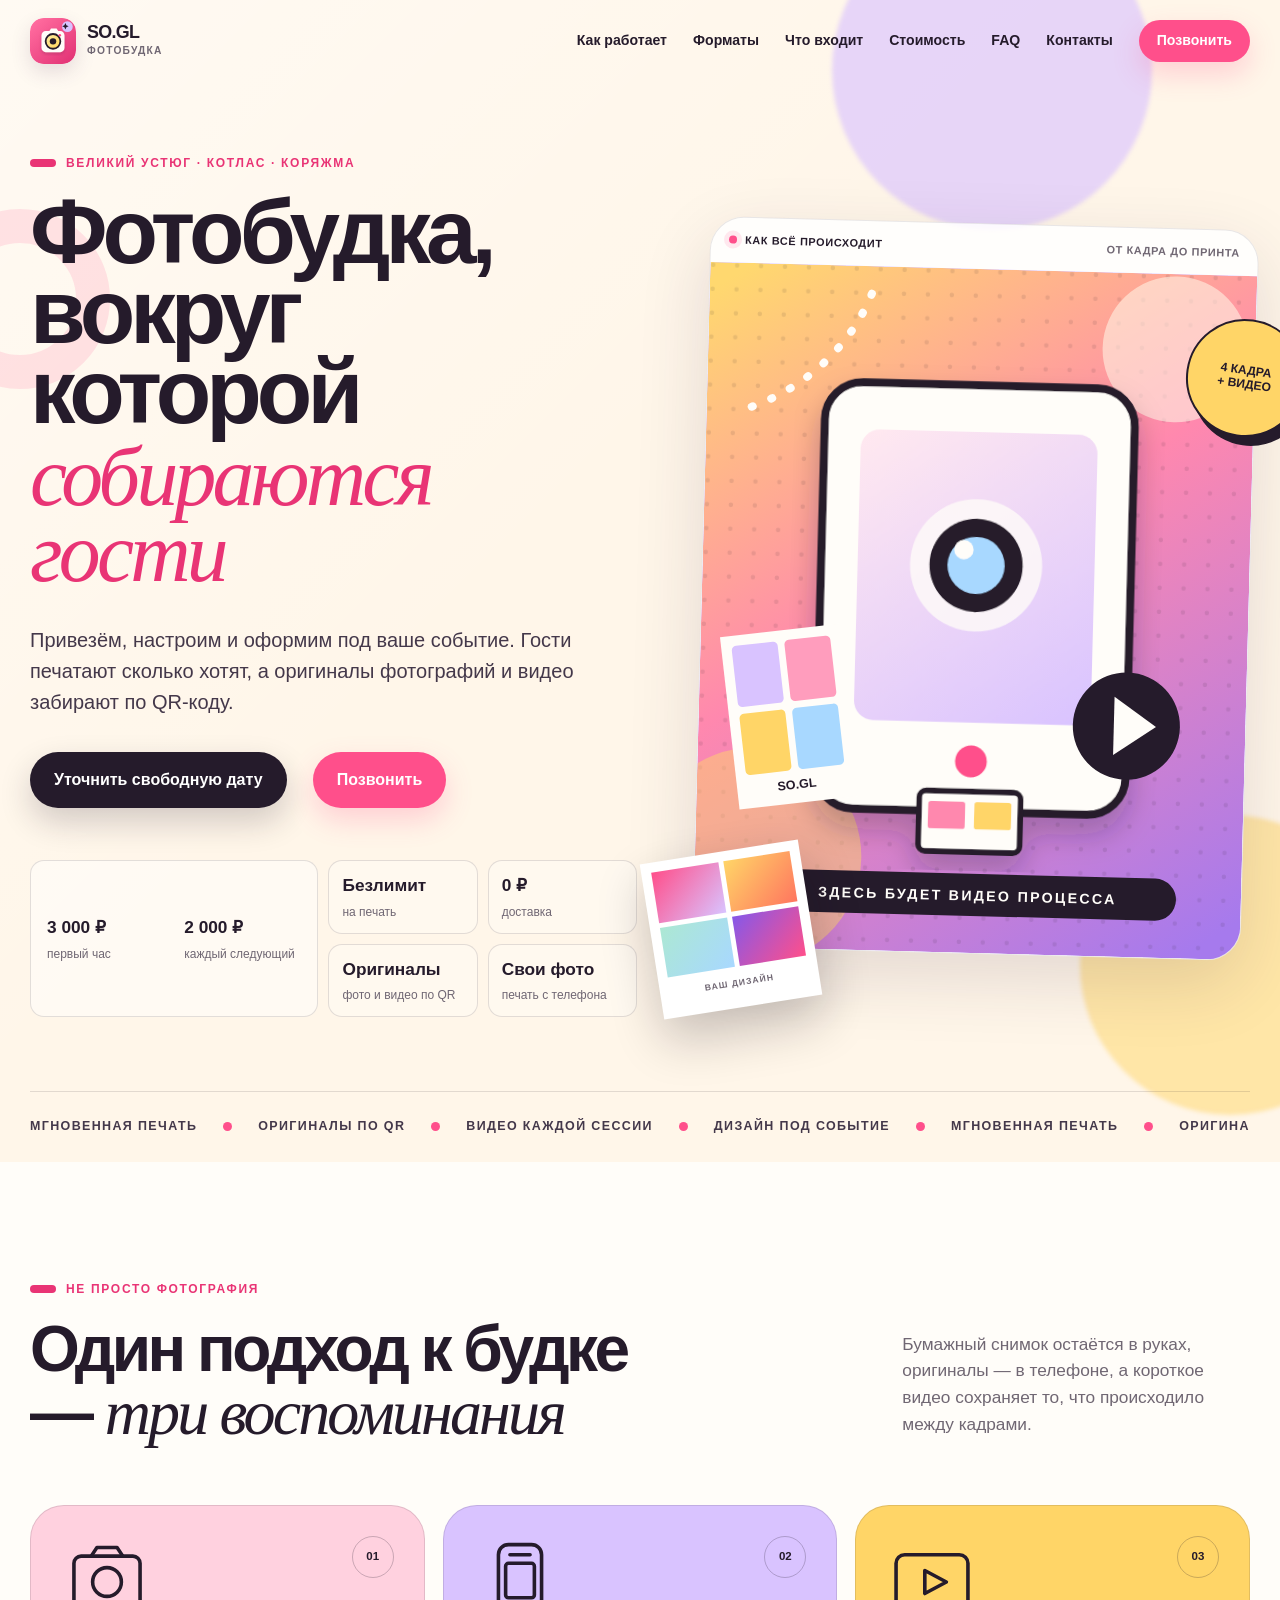
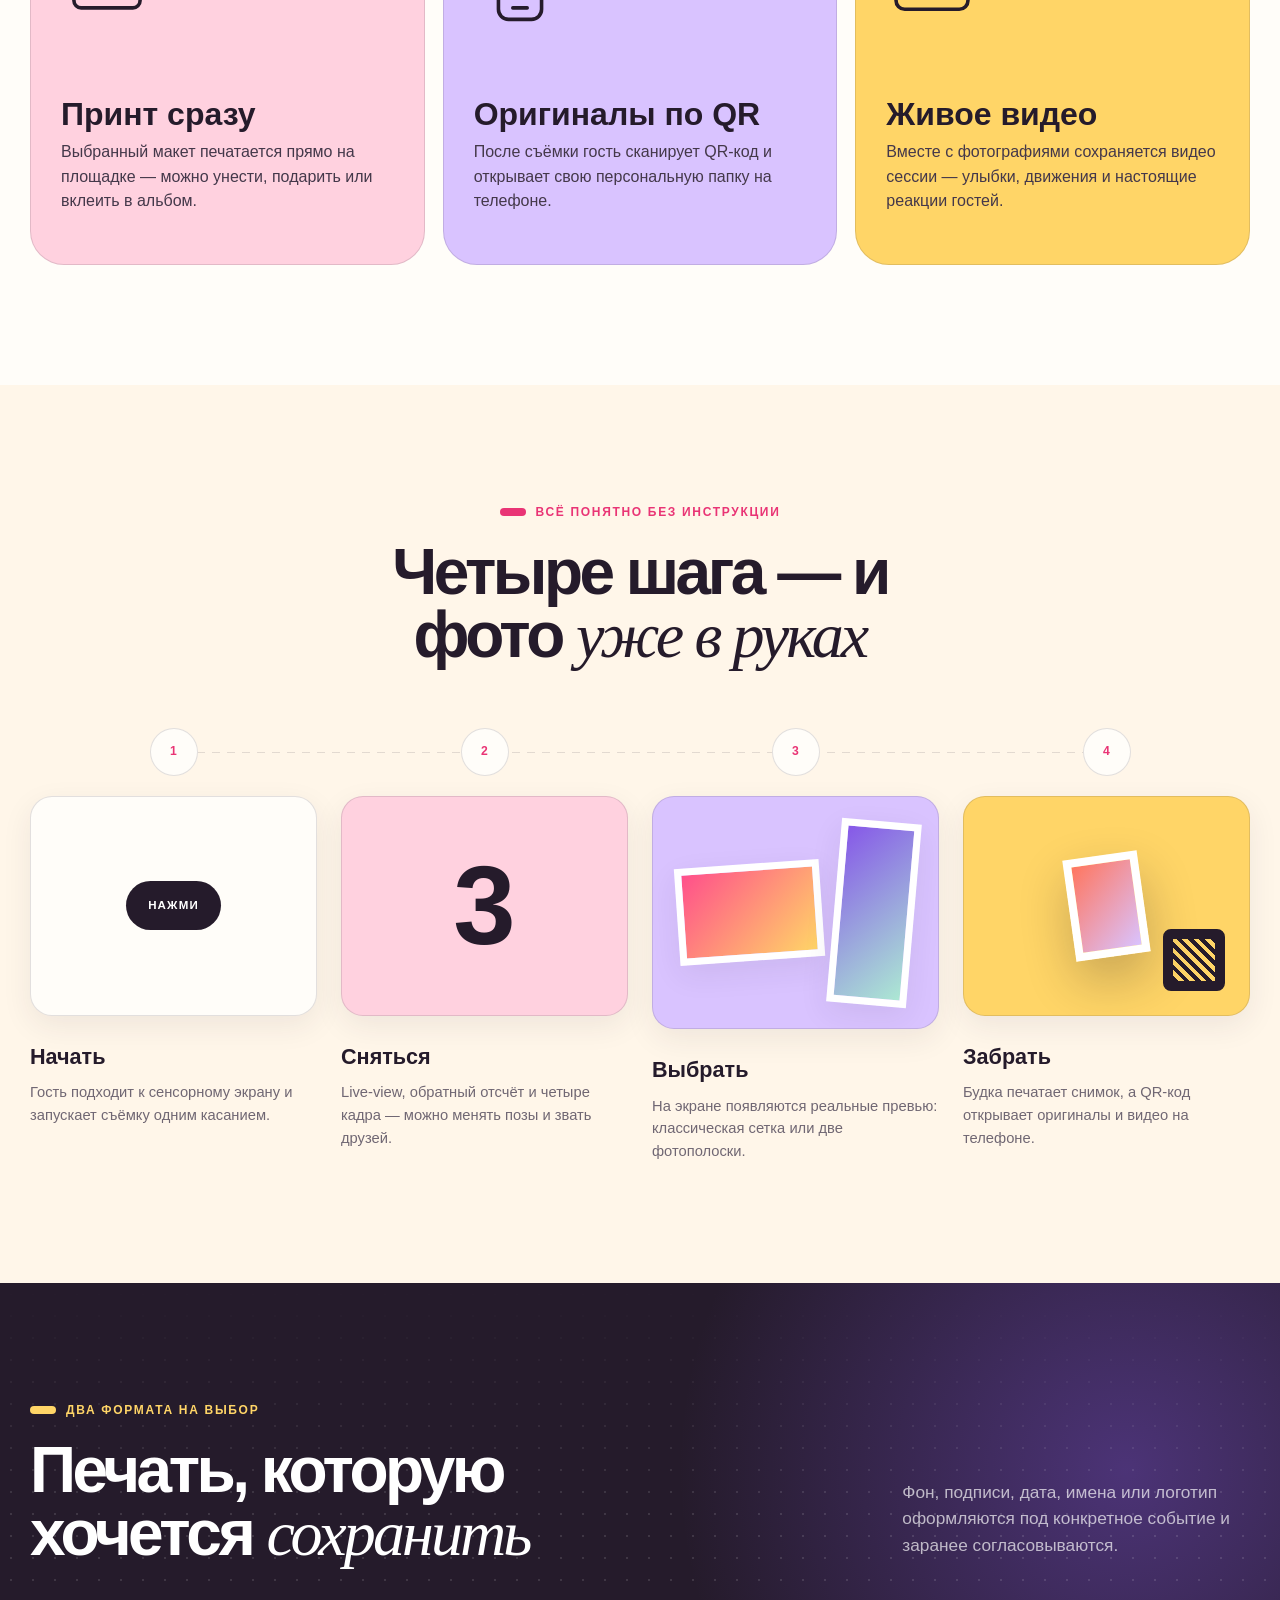
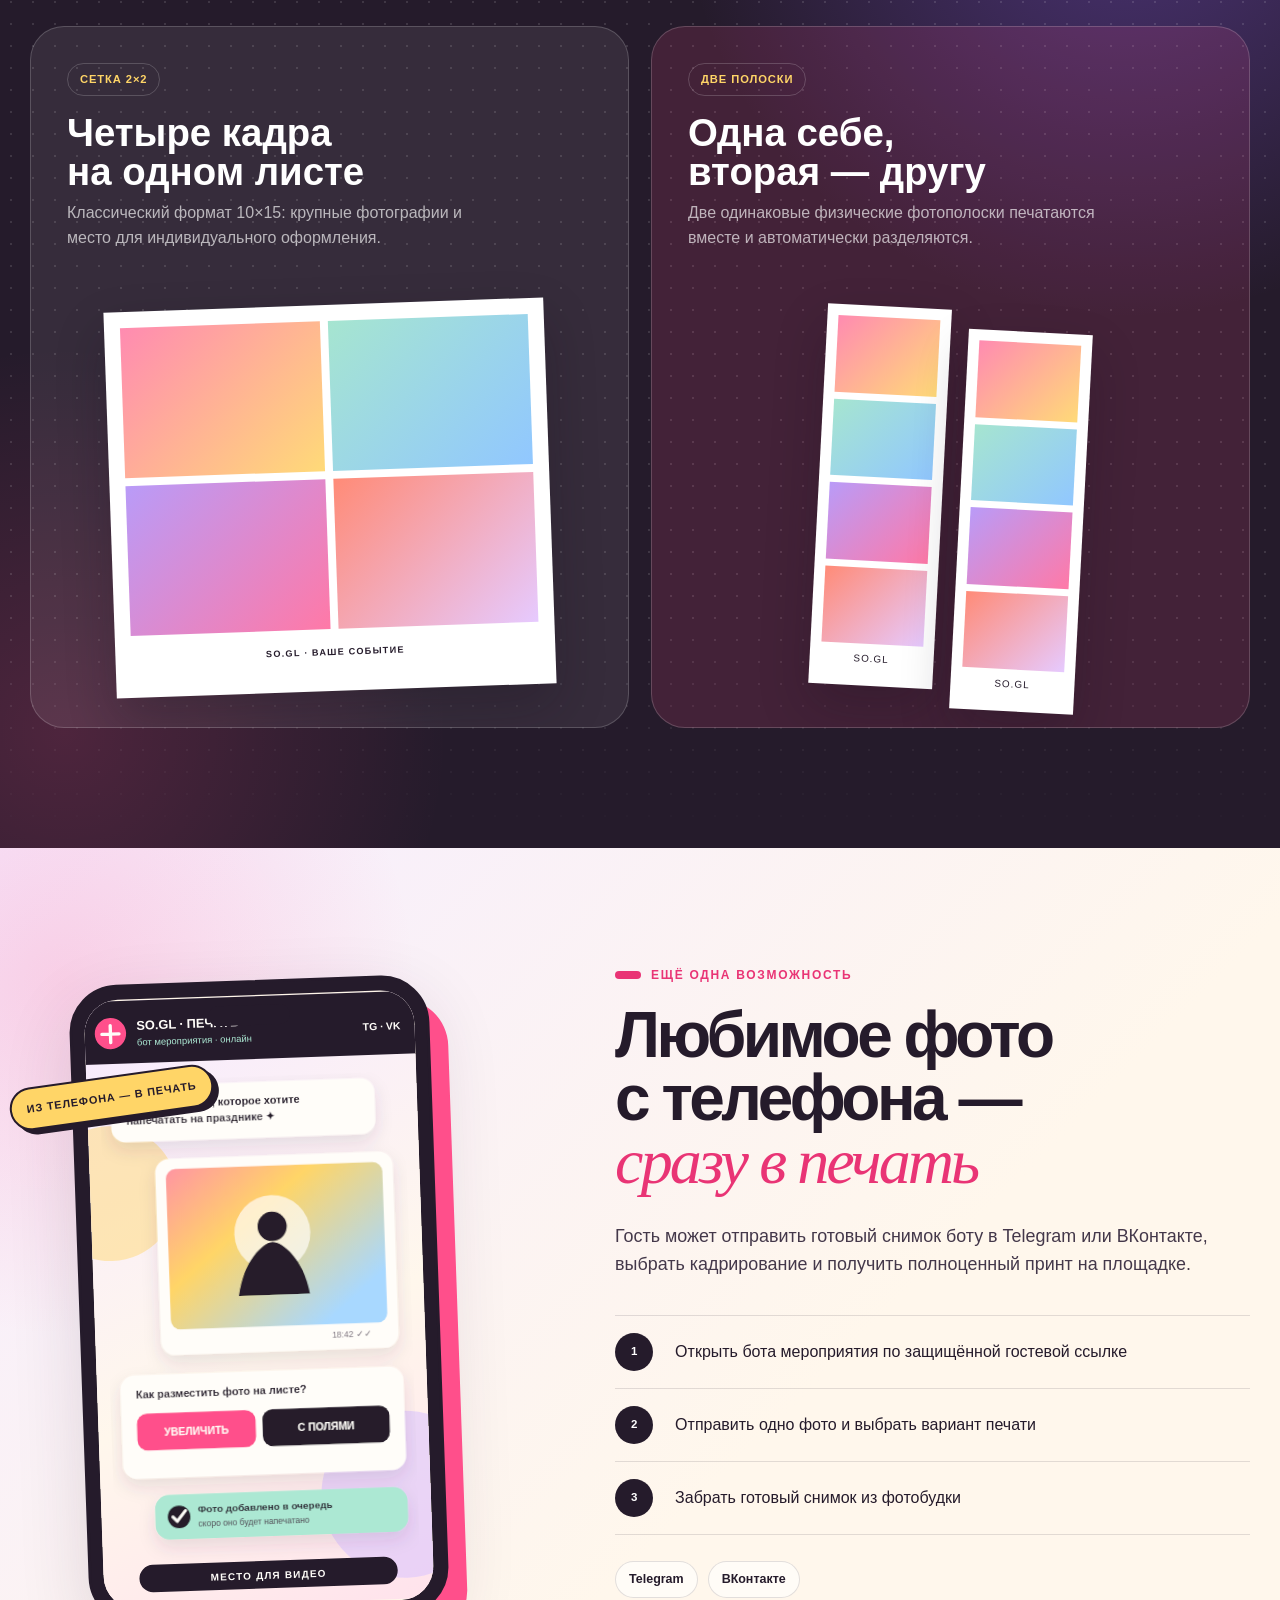
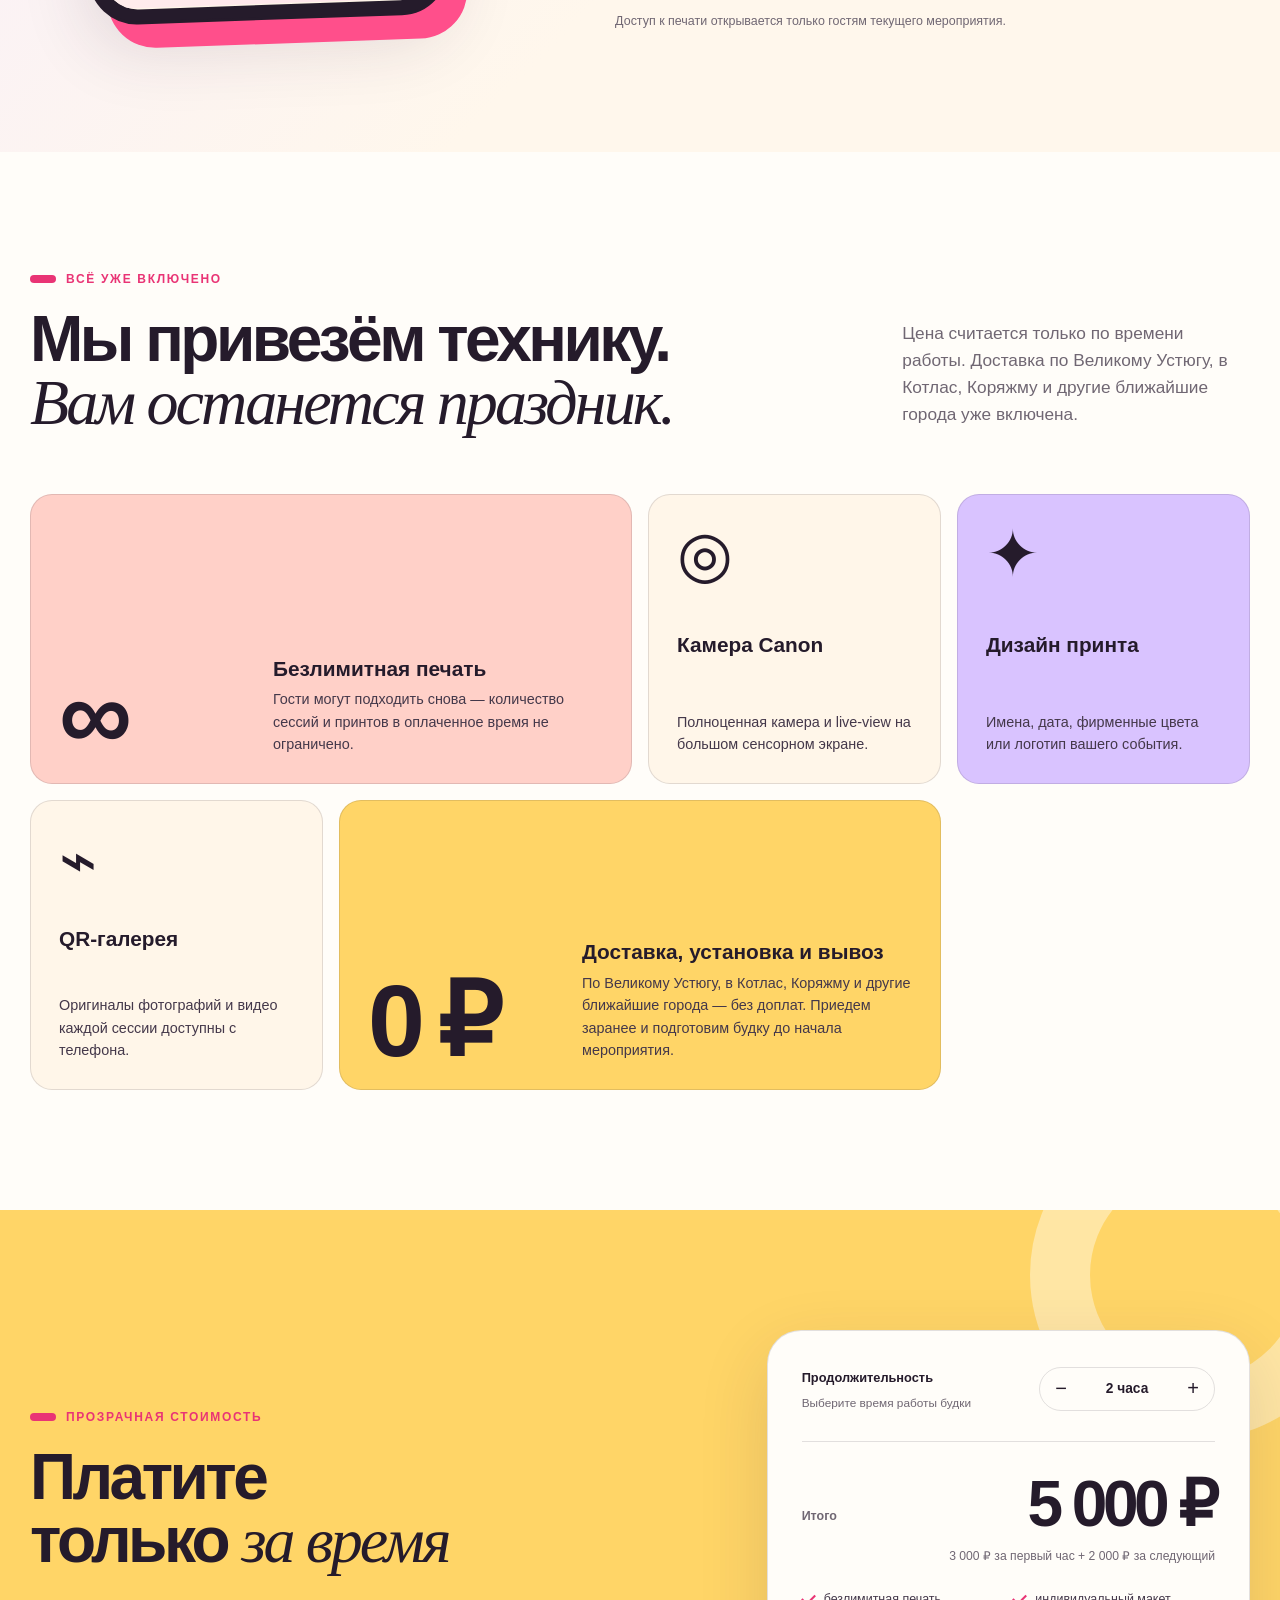
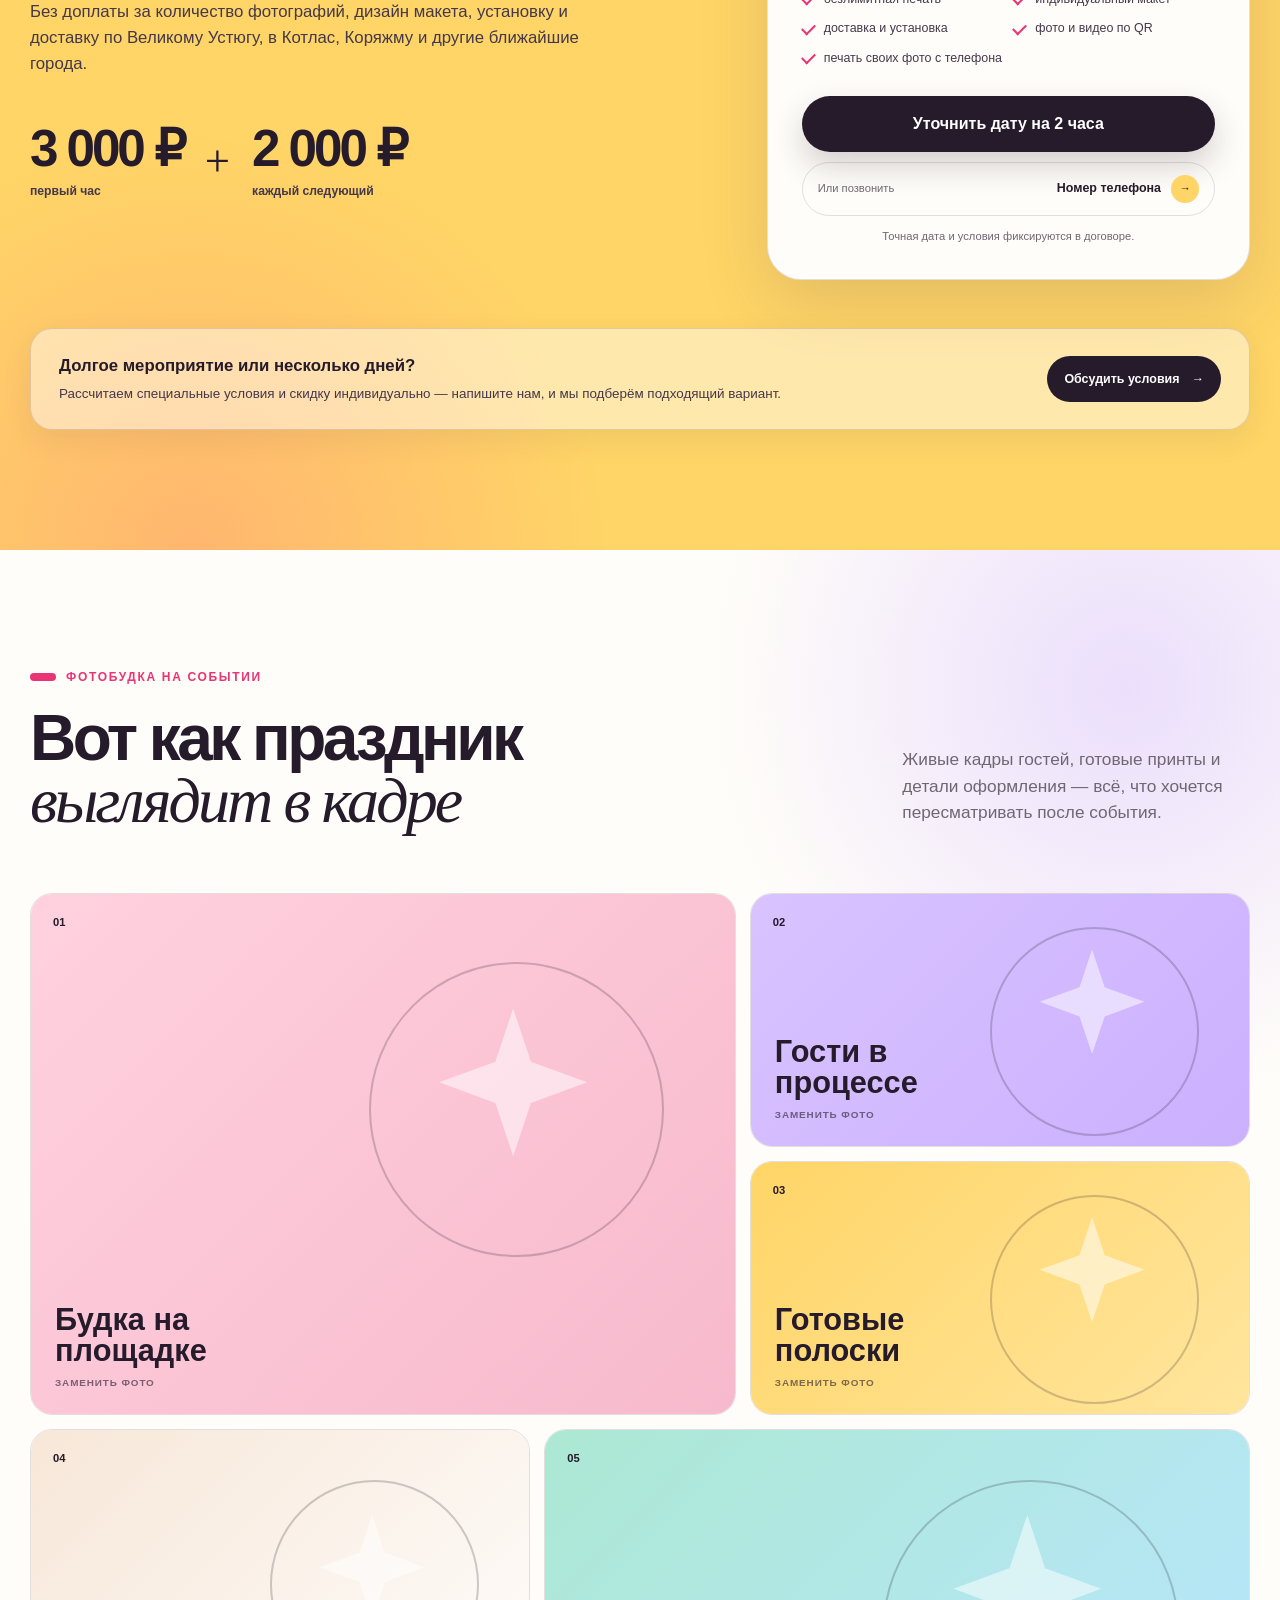
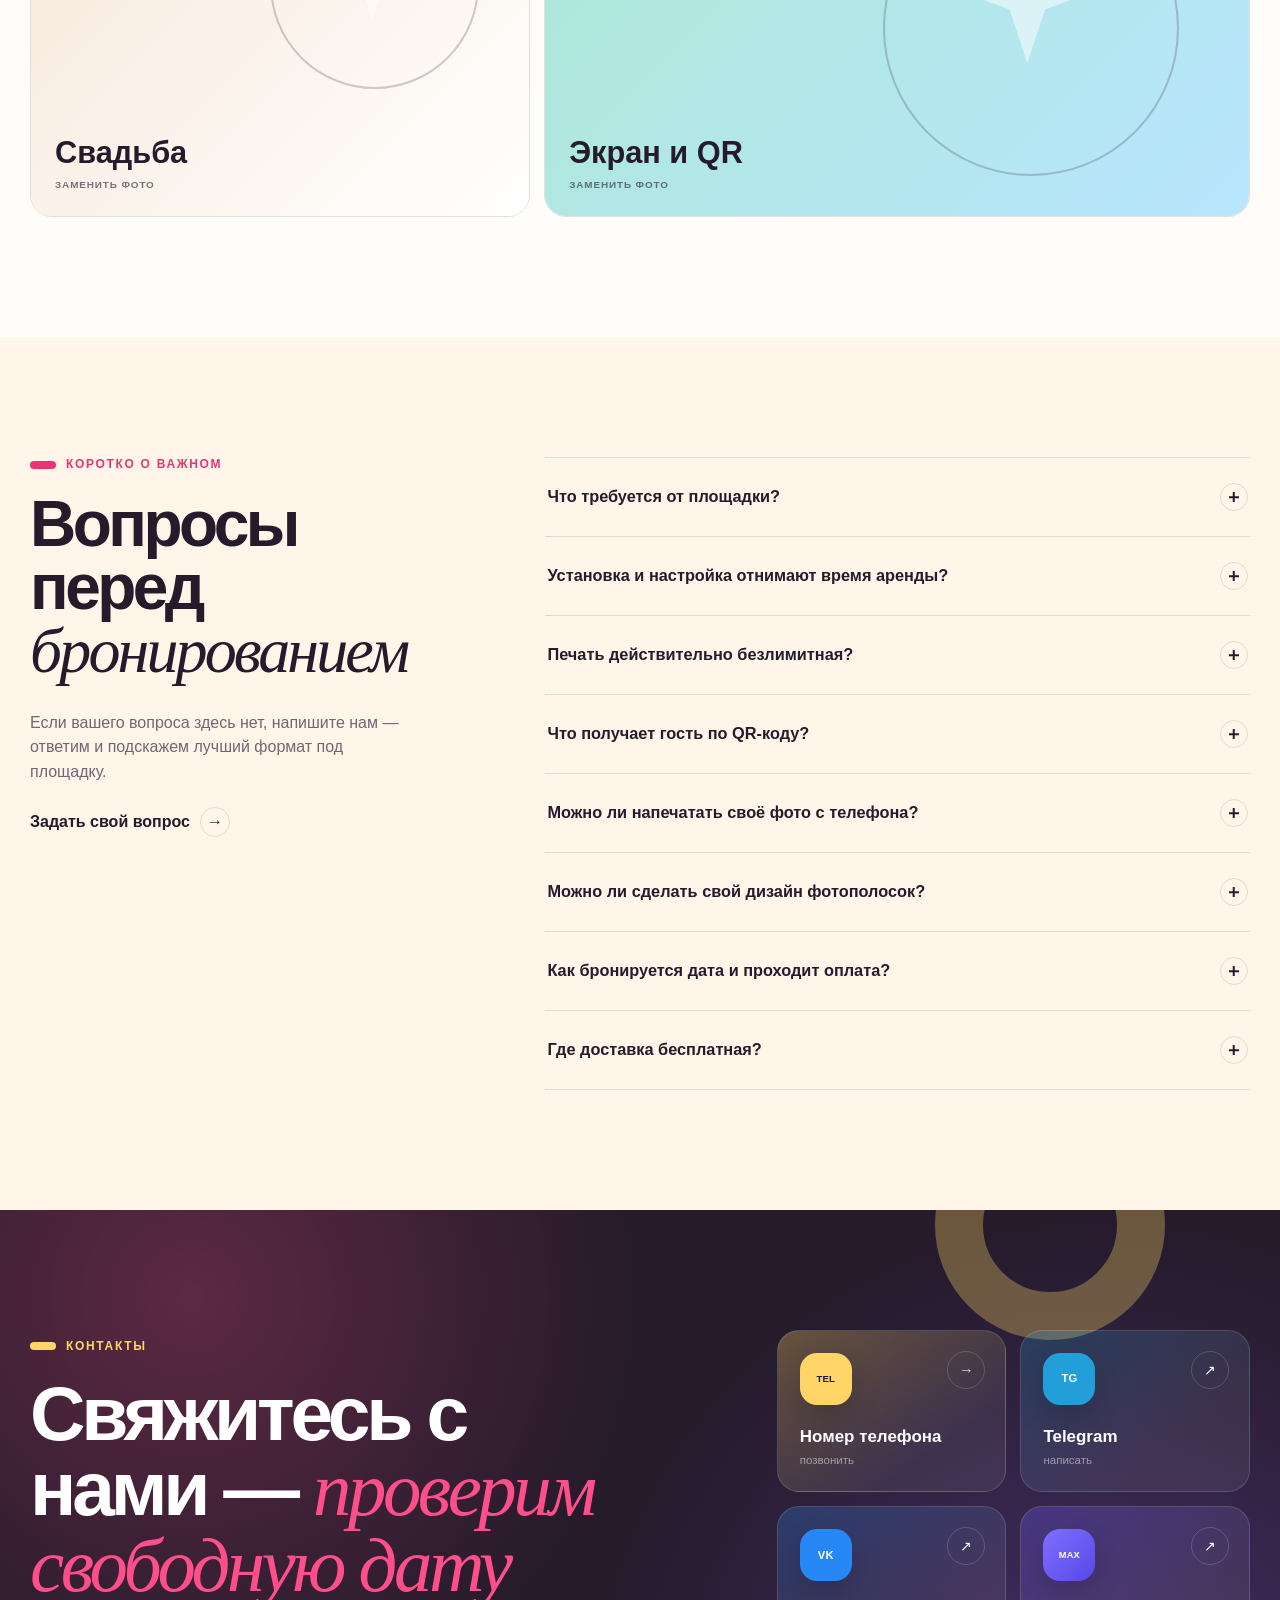
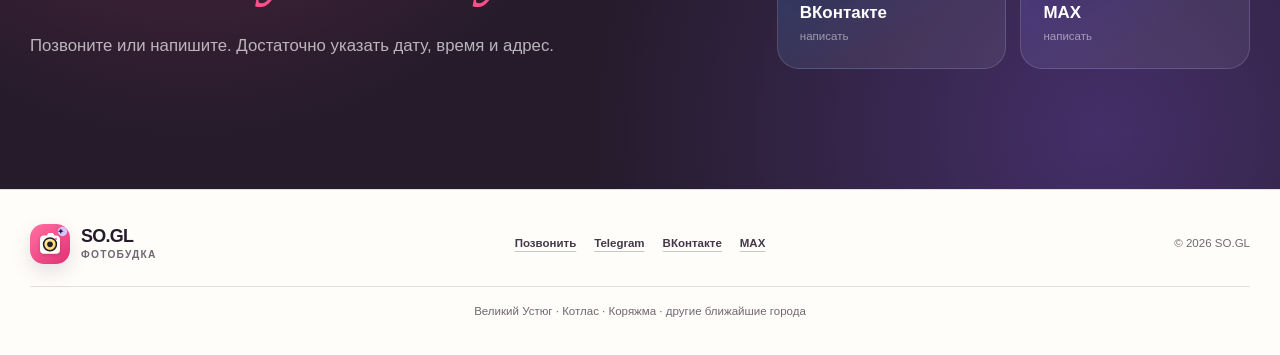
==== commit 17c90f95: "1" ====
--- a/index.html
+++ b/index.html
@@ -22,7 +22,7 @@
         document.documentElement.classList.remove('no-js');
         document.documentElement.classList.add('js');
     </script>
-    <script type="application/ld+json">
+    <script type="application/ld+json" data-business-schema>
     {
         "@context": "https://schema.org",
         "@type": "LocalBusiness",
@@ -61,7 +61,8 @@
                 <a href="#included">Что входит</a>
                 <a href="#pricing">Стоимость</a>
                 <a href="#faq">FAQ</a>
-                <a class="button button--small" href="#booking">Связаться</a>
+                <a href="#booking">Контакты</a>
+                <a class="button button--small" href="#booking" data-direct-contact="phone" data-contact-static-label>Позвонить</a>
             </nav>
         </div>
     </header>
@@ -110,7 +111,7 @@
 
                     <div class="hero__actions">
                         <a class="button button--dark" href="#booking" data-hero-booking-link>Уточнить свободную дату</a>
-                        <a class="button hero__call" href="#booking" data-direct-contact="phone"><span data-contact-label>Позвонить</span></a>
+                        <a class="button hero__call" href="#booking" data-direct-contact="phone" data-contact-static-label><span>Позвонить</span></a>
                     </div>
 
                     <ul class="hero__facts" aria-label="Основные условия">
@@ -406,6 +407,7 @@
                         <li>индивидуальный макет</li>
                         <li>доставка и установка</li>
                         <li>фото и видео по QR</li>
+                        <li>печать своих фото с телефона</li>
                     </ul>
 
                     <a class="button button--dark button--block" href="#booking" data-booking-hours>Уточнить дату на 2 часа</a>
@@ -482,6 +484,10 @@
                     <details>
                         <summary>Что получает гость по QR-коду?<span aria-hidden="true"></span></summary>
                         <p>После своей сессии гость сканирует QR-код и открывает ссылку на оригиналы фотографий и видео именно этой съёмки. После мероприятия вы также получите общую ссылку на все фото и видео, сделанные за всё событие.</p>
+                    </details>
+                    <details>
+                        <summary>Можно ли напечатать своё фото с телефона?<span aria-hidden="true"></span></summary>
+                        <p>Да. Гость отправляет снимок боту мероприятия в Telegram или ВКонтакте, выбирает кадрирование и забирает готовый принт из фотобудки.</p>
                     </details>
                     <details>
                         <summary>Можно ли сделать свой дизайн фотополосок?<span aria-hidden="true"></span></summary>
@@ -543,8 +549,14 @@
                 <img class="brand__mark" src="assets/logo-placeholder.svg" width="46" height="46" alt="">
                 <span class="brand__words"><strong>SO.GL</strong><small>фотобудка</small></span>
             </a>
-            <p>Великий Устюг · Котлас · Коряжма · другие ближайшие города</p>
-            <p>© <span data-current-year>2026</span> SO.GL</p>
+            <nav class="site-footer__contacts" aria-label="Контакты в подвале сайта">
+                <a href="#booking" data-direct-contact="phone"><span data-contact-label>Позвонить</span></a>
+                <a href="#booking" data-direct-contact="telegram">Telegram</a>
+                <a href="#booking" data-direct-contact="vk">ВКонтакте</a>
+                <a href="#booking" data-direct-contact="max">MAX</a>
+            </nav>
+            <p class="site-footer__copyright">© <span data-current-year>2026</span> SO.GL</p>
+            <p class="site-footer__cities">Великий Устюг · Котлас · Коряжма · другие ближайшие города</p>
         </div>
     </footer>
 
--- a/style.css
+++ b/style.css
@@ -1571,6 +1571,10 @@
     transform: rotate(-45deg);
 }
 
+.check-list li:last-child:nth-child(odd) {
+    grid-column: 1 / -1;
+}
+
 .calculator__call {
     display: grid;
     grid-template-columns: auto minmax(0, 1fr) 28px;
@@ -2066,7 +2070,7 @@
 .site-footer__grid {
     display: grid;
     grid-template-columns: 1fr auto 1fr;
-    gap: 30px;
+    gap: 22px 30px;
     align-items: center;
 }
 
@@ -2076,8 +2080,34 @@
     font-size: 0.72rem;
 }
 
-.site-footer p:last-child {
+.site-footer__copyright {
     text-align: right;
+}
+
+.site-footer__contacts {
+    display: flex;
+    flex-wrap: wrap;
+    justify-content: center;
+    gap: 8px 18px;
+}
+
+.site-footer__contacts a {
+    color: var(--ink-soft);
+    font-size: 0.72rem;
+    font-weight: 800;
+    text-decoration-color: rgba(37, 27, 43, 0.24);
+    text-underline-offset: 4px;
+}
+
+.site-footer__contacts a:hover {
+    color: var(--pink-dark);
+}
+
+.site-footer__cities {
+    grid-column: 1 / -1;
+    padding-top: 16px;
+    border-top: 1px solid var(--line);
+    text-align: center;
 }
 
 .brand--footer .brand__mark {
@@ -2385,7 +2415,13 @@
         grid-template-columns: 1fr auto;
     }
 
-    .site-footer p:first-of-type {
+    .site-footer__contacts {
+        grid-column: 1 / -1;
+        grid-row: 2;
+        justify-content: flex-start;
+    }
+
+    .site-footer__cities {
         display: none;
     }
 
@@ -2794,12 +2830,16 @@
         justify-self: center;
     }
 
-    .site-footer p:last-child {
+    .site-footer__contacts {
+        justify-content: center;
+    }
+
+    .site-footer__copyright {
         text-align: center;
     }
 }
 
-@media (max-width: 380px) {
+@media (max-width: 430px) {
     .contact-list {
         grid-template-columns: 1fr;
     }
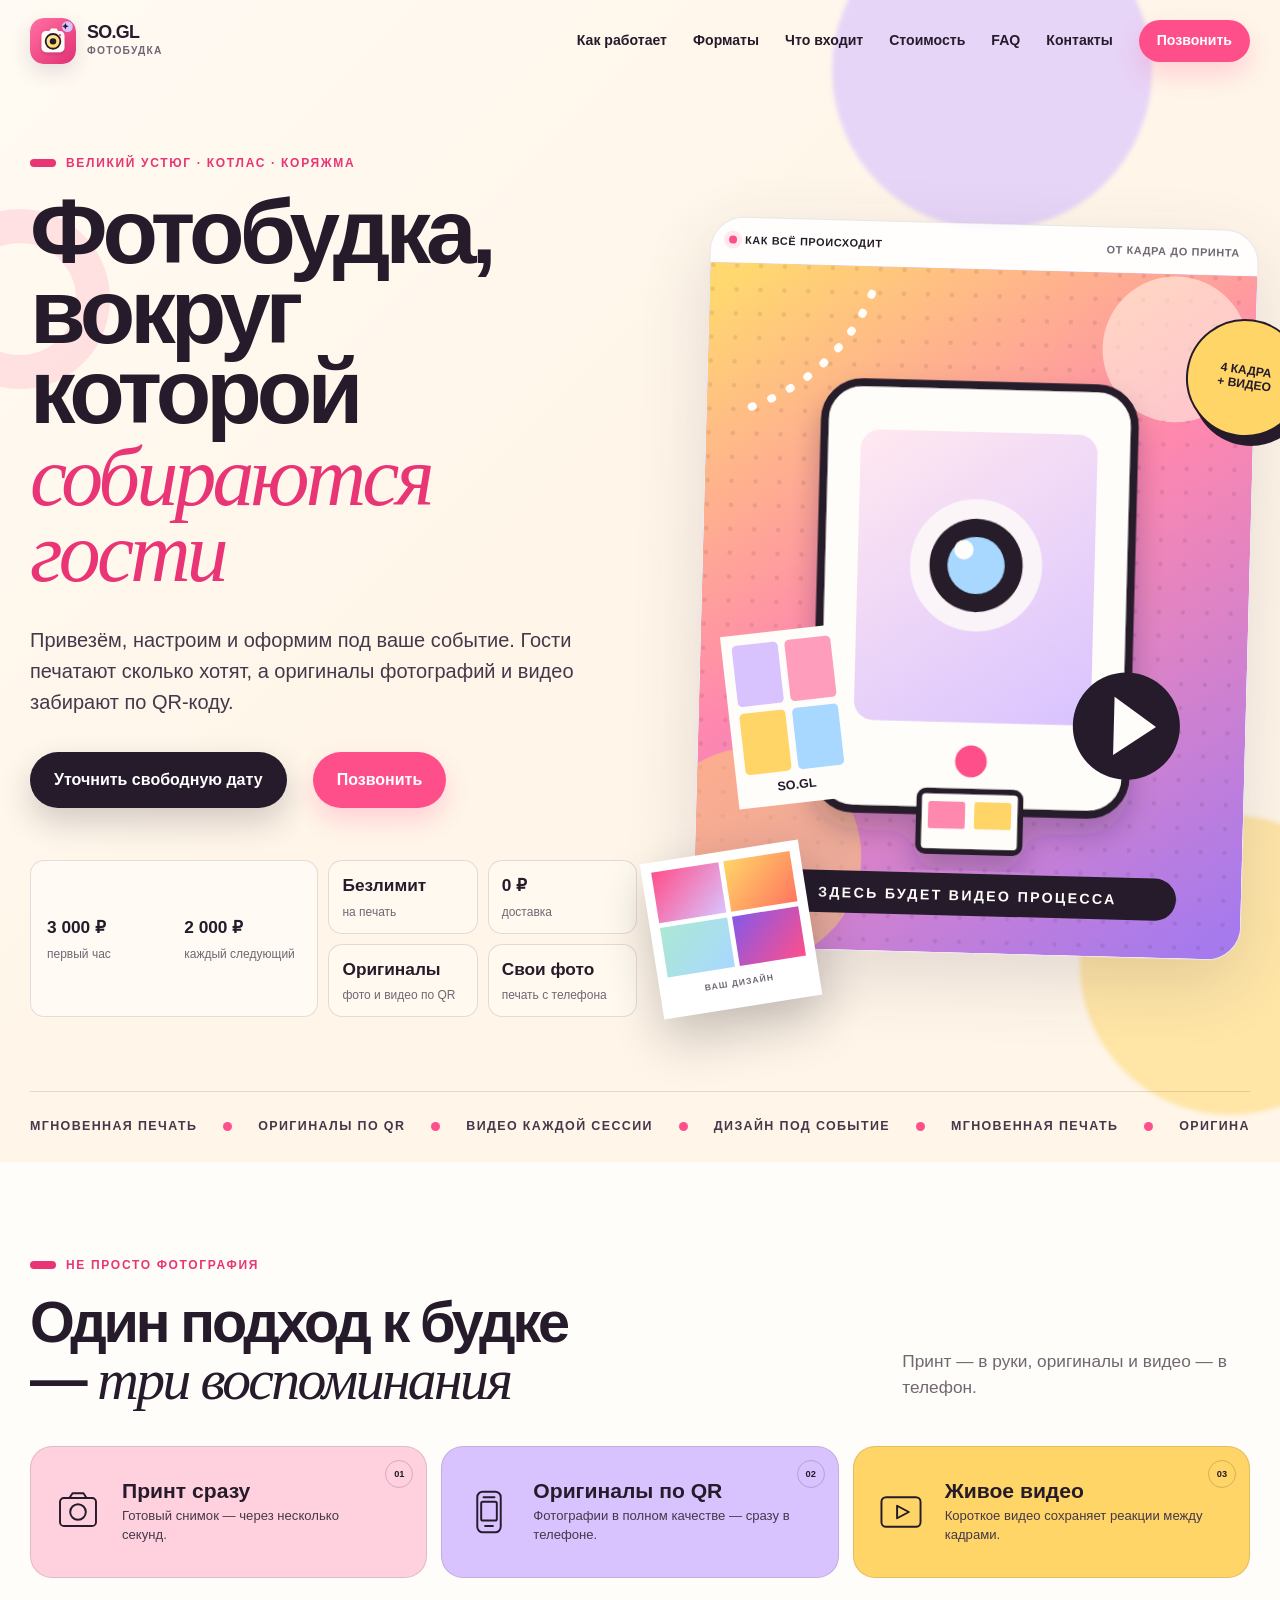
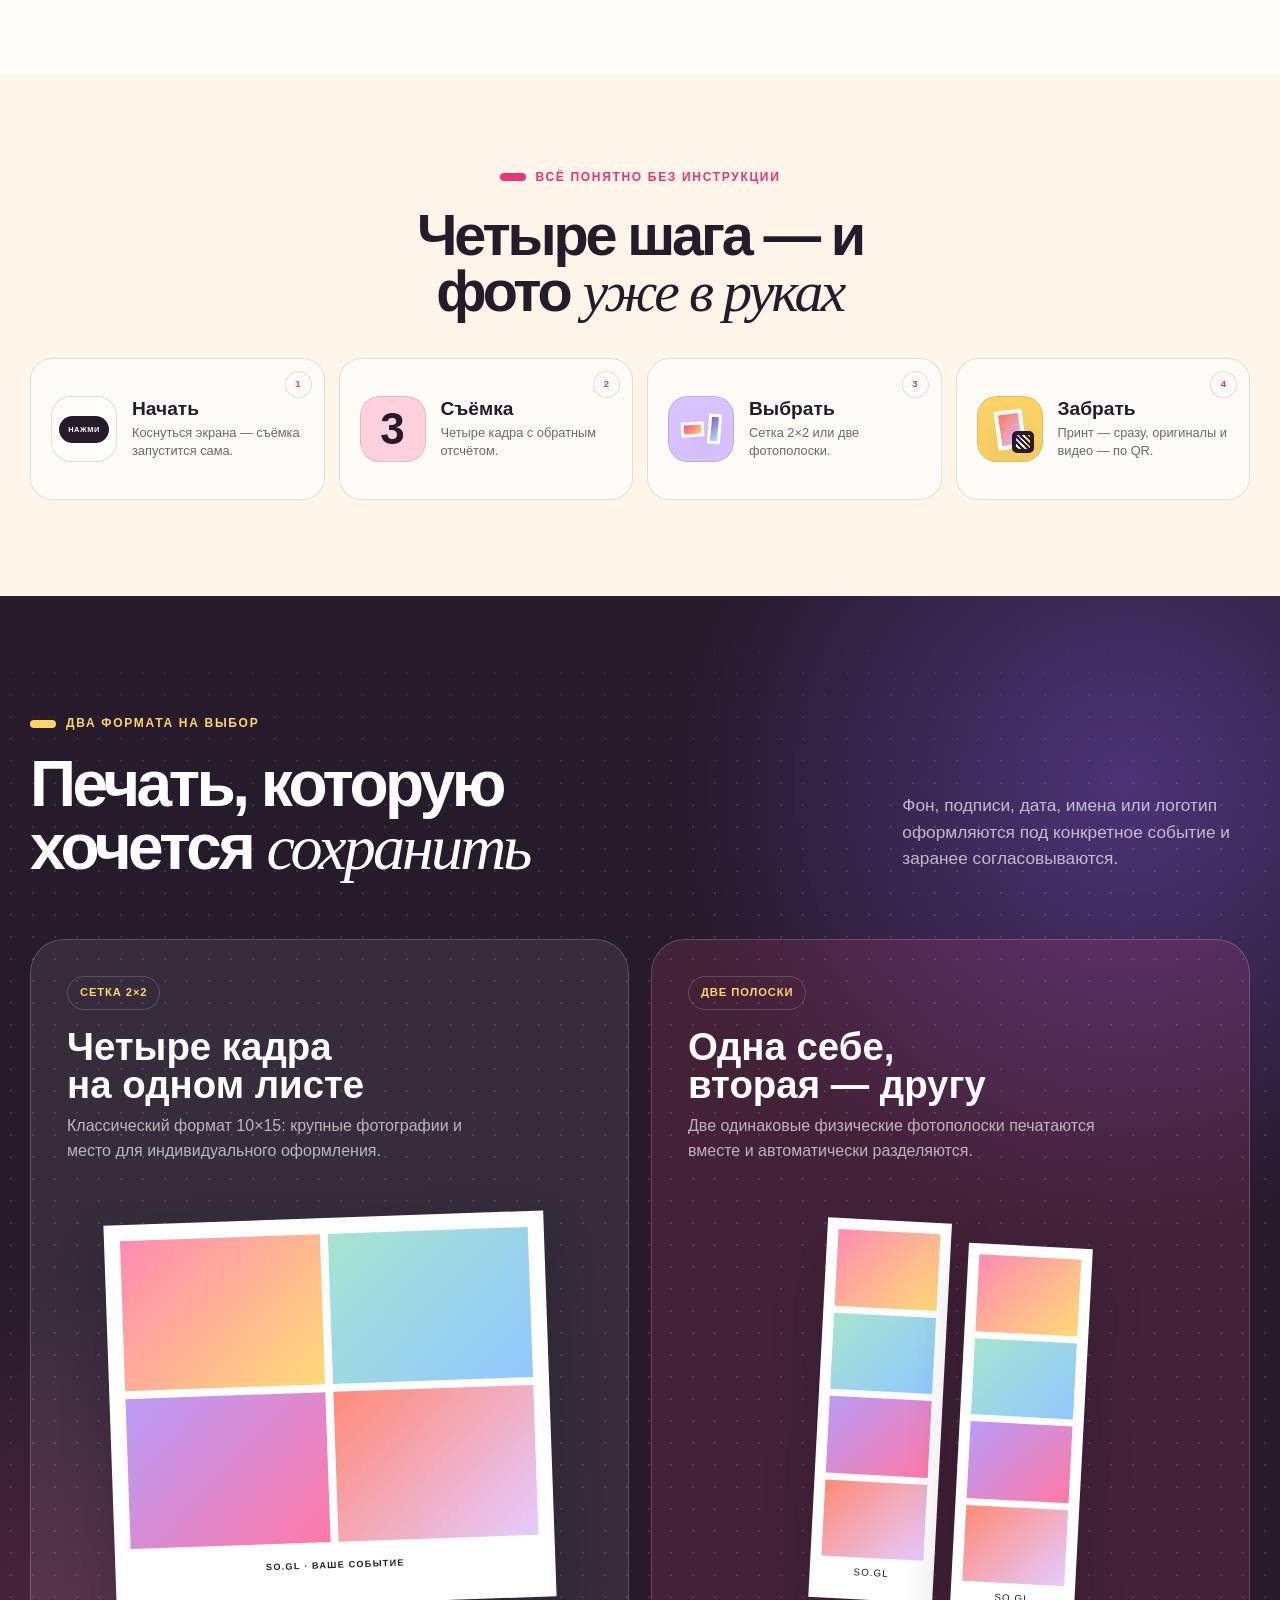
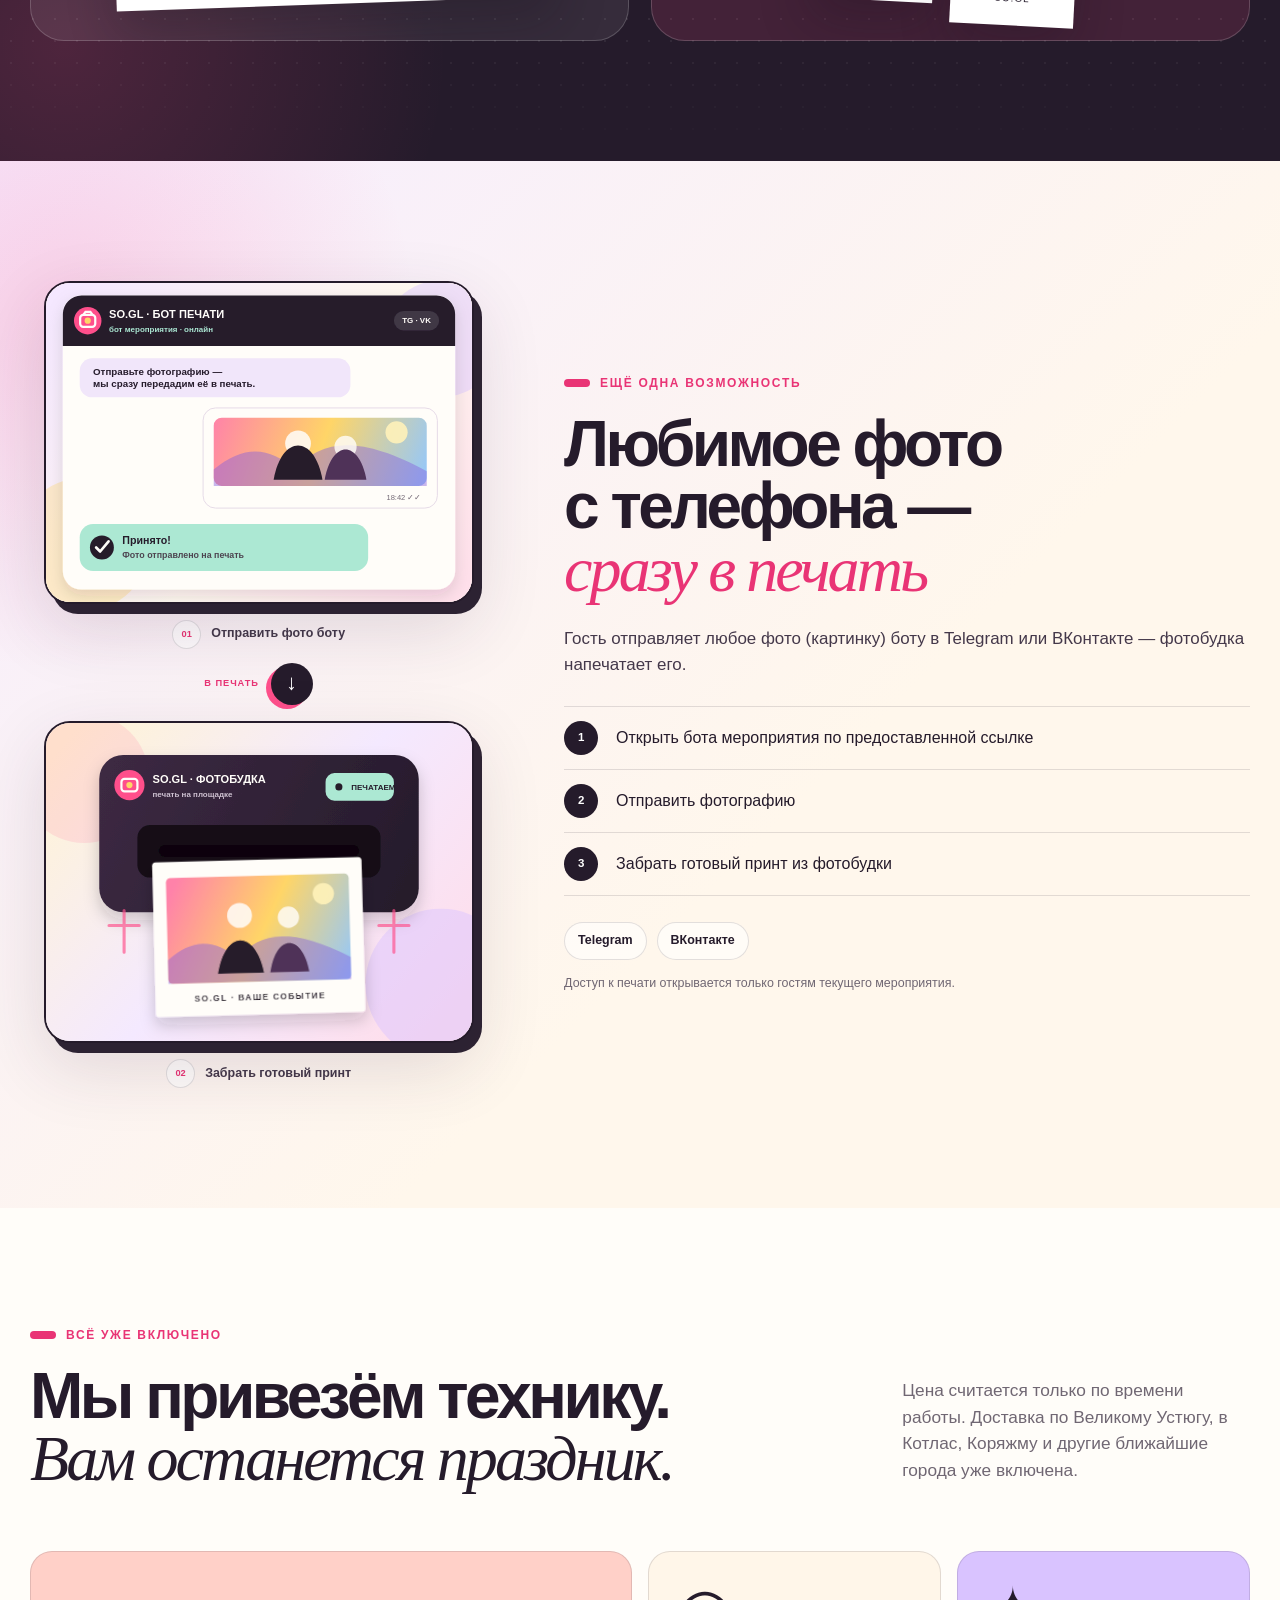
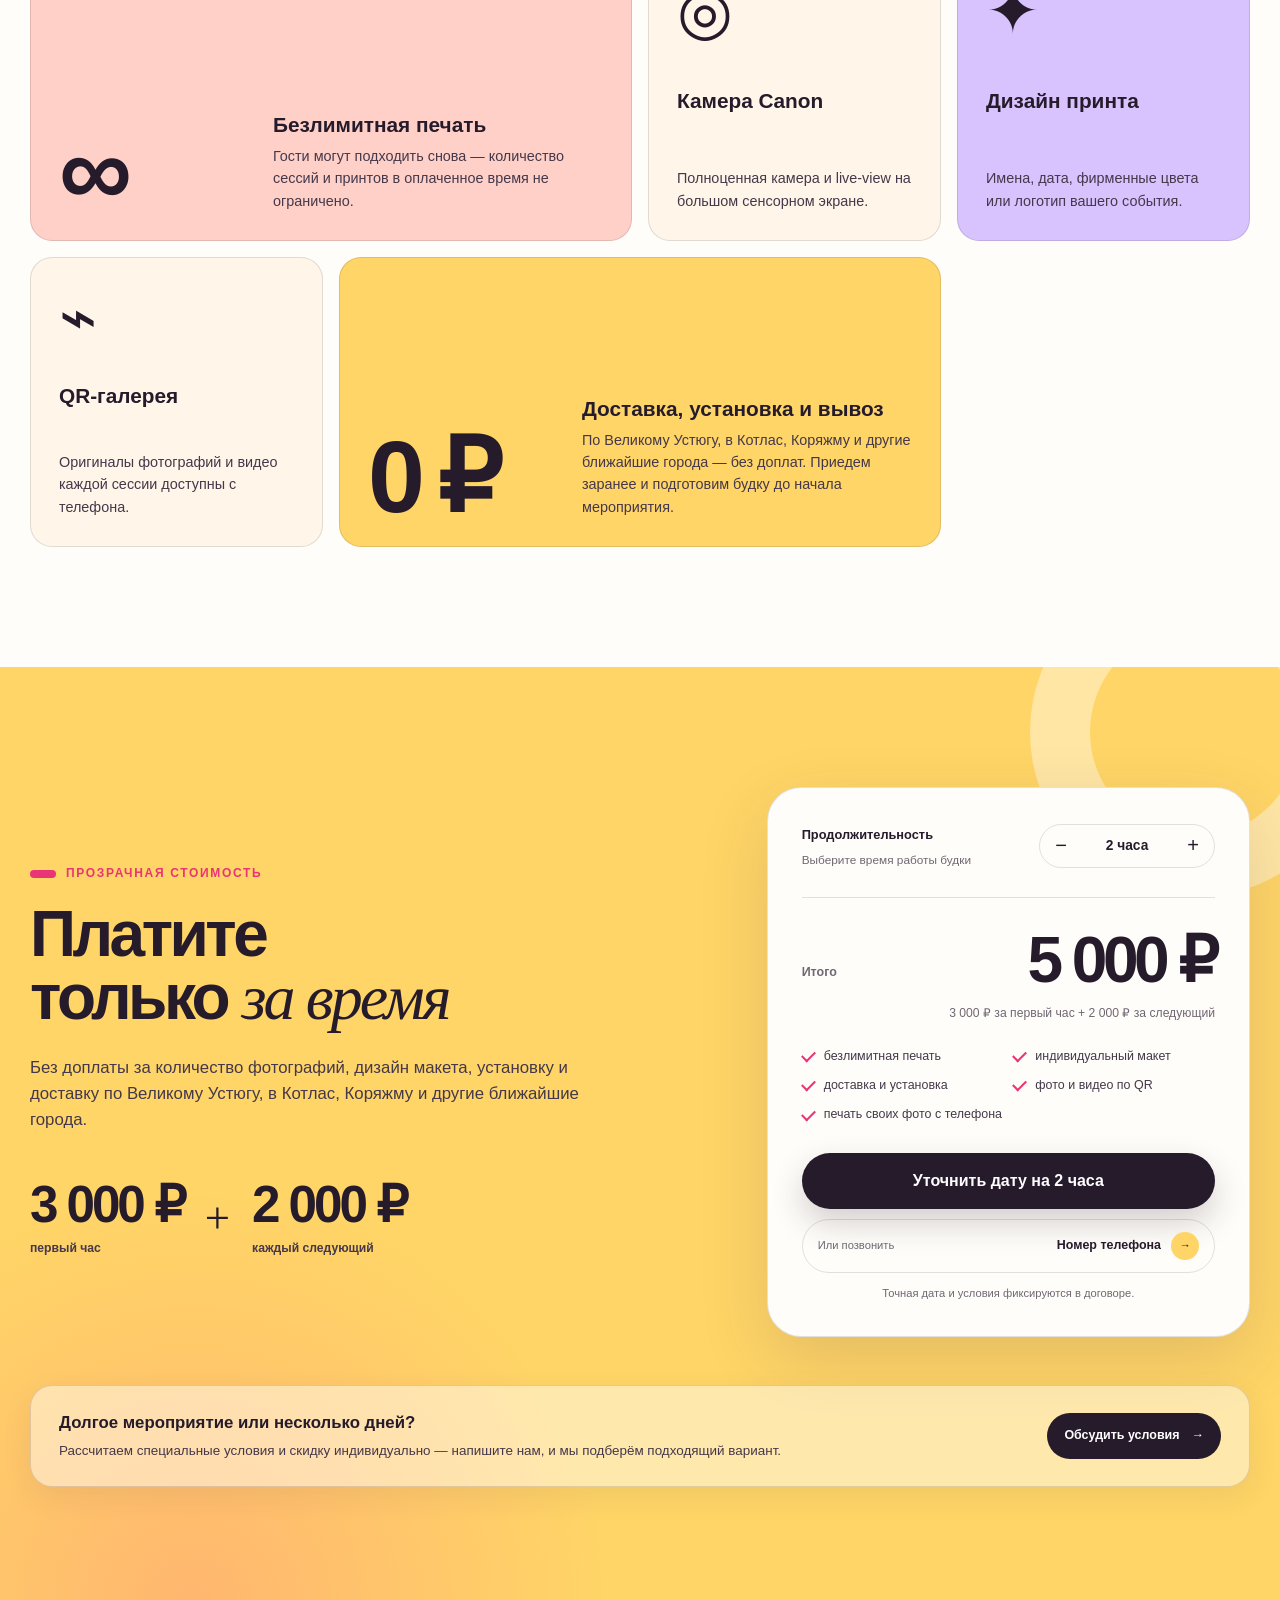
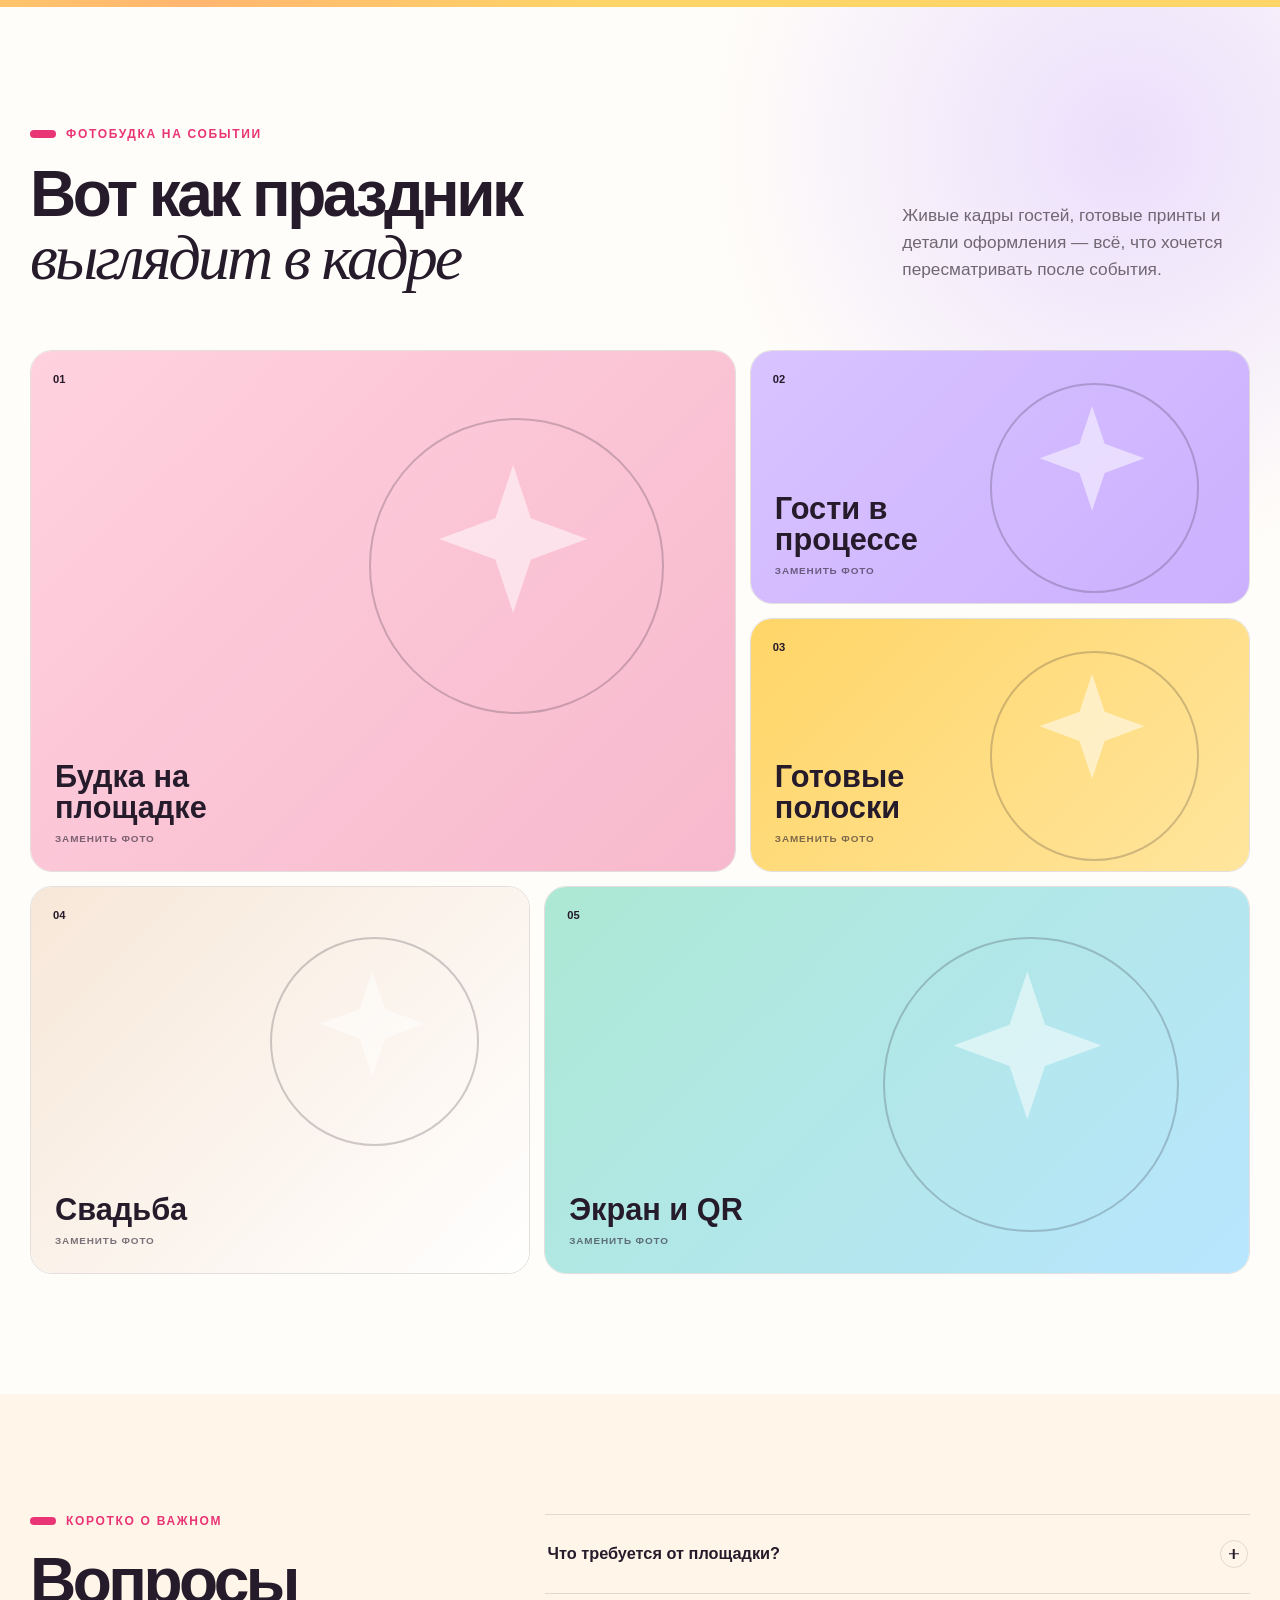
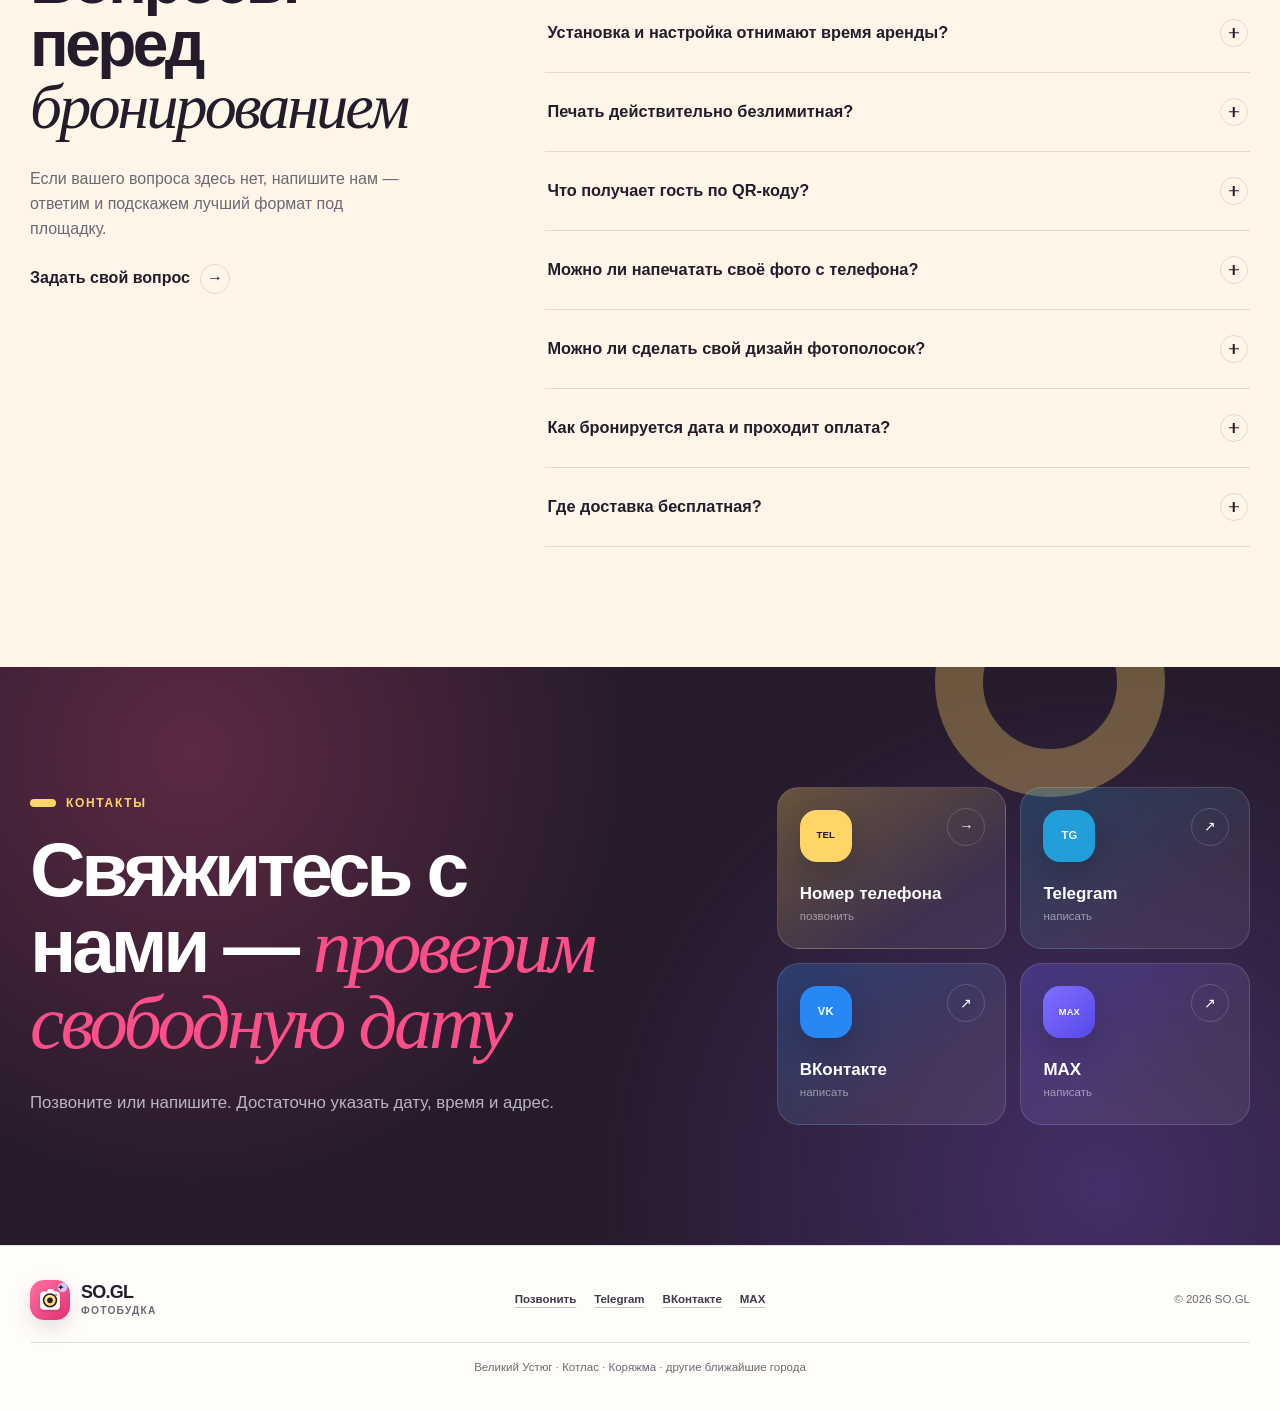
==== commit 10d8224f: "1" ====
--- a/index.html
+++ b/index.html
@@ -164,14 +164,14 @@
             </div>
         </section>
 
-        <section class="section section--paper" aria-labelledby="result-title">
+        <section class="section section--paper section--compact section--results" aria-labelledby="result-title">
             <div class="shell">
                 <div class="section-heading section-heading--split" data-reveal>
                     <div>
                         <p class="eyebrow">Не просто фотография</p>
                         <h2 id="result-title">Один подход к будке — <em>три воспоминания</em></h2>
                     </div>
-                    <p>Бумажный снимок остаётся в руках, оригиналы — в телефоне, а короткое видео сохраняет то, что происходило между кадрами.</p>
+                    <p>Принт — в руки, оригиналы и видео — в телефон.</p>
                 </div>
 
                 <div class="result-grid">
@@ -179,25 +179,25 @@
                         <svg viewBox="0 0 64 64" aria-hidden="true"><rect x="9" y="14" width="46" height="36" rx="5"/><circle cx="32" cy="32" r="10"/><path d="M21 14l4-6h14l4 6"/></svg>
                         <span class="result-card__index">01</span>
                         <h3>Принт сразу</h3>
-                        <p>Выбранный макет печатается прямо на площадке — можно унести, подарить или вклеить в альбом.</p>
+                        <p>Готовый снимок — через несколько секунд.</p>
                     </article>
                     <article class="result-card result-card--lilac" data-reveal>
                         <svg viewBox="0 0 64 64" aria-hidden="true"><rect x="17" y="6" width="30" height="52" rx="7"/><path d="M25 13h14M27 50h10"/><rect x="22" y="19" width="20" height="24" rx="2"/></svg>
                         <span class="result-card__index">02</span>
                         <h3>Оригиналы по QR</h3>
-                        <p>После съёмки гость сканирует QR-код и открывает свою персональную папку на телефоне.</p>
+                        <p>Фотографии в полном качестве — сразу в телефоне.</p>
                     </article>
                     <article class="result-card result-card--yellow" data-reveal>
                         <svg viewBox="0 0 64 64" aria-hidden="true"><rect x="7" y="13" width="50" height="38" rx="6"/><path d="M27 24l15 8-15 8z"/></svg>
                         <span class="result-card__index">03</span>
                         <h3>Живое видео</h3>
-                        <p>Вместе с фотографиями сохраняется видео сессии — улыбки, движения и настоящие реакции гостей.</p>
-                    </article>
-                </div>
-            </div>
-        </section>
-
-        <section class="section section--soft" id="how" aria-labelledby="how-title">
+                        <p>Короткое видео сохраняет реакции между кадрами.</p>
+                    </article>
+                </div>
+            </div>
+        </section>
+
+        <section class="section section--soft section--compact" id="how" aria-labelledby="how-title">
             <div class="shell">
                 <div class="section-heading section-heading--center" data-reveal>
                     <p class="eyebrow">Всё понятно без инструкции</p>
@@ -209,25 +209,25 @@
                         <span class="process-list__number">1</span>
                         <div class="process-list__visual process-list__visual--tap" aria-hidden="true"><span>нажми</span></div>
                         <h3>Начать</h3>
-                        <p>Гость подходит к сенсорному экрану и запускает съёмку одним касанием.</p>
+                        <p>Коснуться экрана — съёмка запустится сама.</p>
                     </li>
                     <li data-reveal>
                         <span class="process-list__number">2</span>
                         <div class="process-list__visual process-list__visual--count" aria-hidden="true"><strong>3</strong></div>
-                        <h3>Сняться</h3>
-                        <p>Live-view, обратный отсчёт и четыре кадра — можно менять позы и звать друзей.</p>
+                        <h3>Съёмка</h3>
+                        <p>Четыре кадра с обратным отсчётом.</p>
                     </li>
                     <li data-reveal>
                         <span class="process-list__number">3</span>
                         <div class="process-list__visual process-list__visual--choose" aria-hidden="true"><i></i><i></i></div>
                         <h3>Выбрать</h3>
-                        <p>На экране появляются реальные превью: классическая сетка или две фотополоски.</p>
+                        <p>Сетка 2×2 или две фотополоски.</p>
                     </li>
                     <li data-reveal>
                         <span class="process-list__number">4</span>
                         <div class="process-list__visual process-list__visual--take" aria-hidden="true"><i></i><b></b></div>
                         <h3>Забрать</h3>
-                        <p>Будка печатает снимок, а QR-код открывает оригиналы и видео на телефоне.</p>
+                        <p>Принт — сразу, оригиналы и видео — по QR.</p>
                     </li>
                 </ol>
             </div>
@@ -278,33 +278,46 @@
 
         <section class="section section--bot" id="phone-print" aria-labelledby="phone-print-title">
             <div class="shell bot-grid">
-                <div class="bot-video" data-reveal>
-                    <div class="phone-shell">
-                        <div class="phone-shell__speaker" aria-hidden="true"></div>
-                        <video
-                            data-config-video="bot"
-                            poster="assets/bot-video-poster.svg"
-                            muted
-                            loop
-                            playsinline
-                            preload="metadata"
-                        >Видео о печати фотографии через Telegram и ВКонтакте</video>
-                        <button class="video-control video-control--phone" type="button" data-video-control hidden>
-                            <span data-video-control-label>Пауза</span>
-                        </button>
-                    </div>
-                    <span class="bot-video__note">из телефона — в печать</span>
+                <div class="bot-flow" data-reveal aria-label="Как фотография с телефона превращается в готовый принт">
+                    <figure class="bot-flow__card bot-flow__card--message">
+                        <div class="bot-flow__media">
+                            <video
+                                data-config-video="bot"
+                                poster="assets/bot-video-poster.svg"
+                                muted
+                                loop
+                                playsinline
+                                preload="metadata"
+                            >Переписка с ботом печати в Telegram или ВКонтакте</video>
+                            <button class="video-control video-control--bot" type="button" data-video-control hidden>
+                                <span data-video-control-label>Пауза</span>
+                            </button>
+                        </div>
+                        <figcaption><span>01</span><strong>Отправить фото боту</strong></figcaption>
+                    </figure>
+
+                    <div class="bot-flow__arrow" aria-hidden="true">
+                        <span>в печать</span>
+                        <i>→</i>
+                    </div>
+
+                    <figure class="bot-flow__card bot-flow__card--print">
+                        <div class="bot-flow__media">
+                            <img src="assets/bot-print-output.svg" alt="Фотография выходит готовым принтом из фотобудки">
+                        </div>
+                        <figcaption><span>02</span><strong>Забрать готовый принт</strong></figcaption>
+                    </figure>
                 </div>
 
                 <div class="bot-copy" data-reveal>
                     <p class="eyebrow">Ещё одна возможность</p>
                     <h2 id="phone-print-title">Любимое фото с телефона — <em>сразу в печать</em></h2>
-                    <p class="bot-copy__lead">Гость может отправить готовый снимок боту в Telegram или ВКонтакте, выбрать кадрирование и получить полноценный принт на площадке.</p>
+                    <p class="bot-copy__lead">Гость отправляет любое фото (картинку) боту в Telegram или ВКонтакте — фотобудка напечатает его.</p>
 
                     <ol class="bot-steps">
-                        <li><span>1</span><p>Открыть бота мероприятия по защищённой гостевой ссылке</p></li>
-                        <li><span>2</span><p>Отправить одно фото и выбрать вариант печати</p></li>
-                        <li><span>3</span><p>Забрать готовый снимок из фотобудки</p></li>
+                        <li><span>1</span><p>Открыть бота мероприятия по предоставленной ссылке</p></li>
+                        <li><span>2</span><p>Отправить фотографию</p></li>
+                        <li><span>3</span><p>Забрать готовый принт из фотобудки</p></li>
                     </ol>
 
                     <div class="messenger-row">
@@ -487,7 +500,7 @@
                     </details>
                     <details>
                         <summary>Можно ли напечатать своё фото с телефона?<span aria-hidden="true"></span></summary>
-                        <p>Да. Гость отправляет снимок боту мероприятия в Telegram или ВКонтакте, выбирает кадрирование и забирает готовый принт из фотобудки.</p>
+                        <p>Да. Гость открывает бота по предоставленной ссылке, отправляет фотографию в Telegram или ВКонтакте и забирает готовый принт из фотобудки.</p>
                     </details>
                     <details>
                         <summary>Можно ли сделать свой дизайн фотополосок?<span aria-hidden="true"></span></summary>
--- a/style.css
+++ b/style.css
@@ -694,7 +694,7 @@
 }
 
 .video-frame video,
-.phone-shell video {
+.bot-flow__media video {
     width: 100%;
     height: 100%;
     object-fit: cover;
@@ -814,26 +814,43 @@
     to { transform: translateX(-35%); }
 }
 
-/* Results */
+/* Compact results and process */
+.section--compact {
+    padding: 96px 0;
+}
+
+.section--compact .section-heading {
+    margin-bottom: 38px;
+}
+
+.section--compact h2 {
+    font-size: clamp(2.6rem, 4.5vw, 4.7rem);
+}
+
 .result-grid {
     display: grid;
     grid-template-columns: repeat(3, 1fr);
-    gap: 18px;
+    gap: 14px;
 }
 
 .result-card {
     position: relative;
-    min-height: 360px;
+    display: grid;
+    min-height: 132px;
+    grid-template-columns: 54px minmax(0, 1fr);
+    grid-template-rows: auto auto;
+    gap: 5px 15px;
+    align-items: center;
     overflow: hidden;
-    padding: 30px;
+    padding: 22px 46px 22px 22px;
     border: 1px solid var(--line);
-    border-radius: var(--radius-lg);
+    border-radius: var(--radius-md);
     transition: transform 220ms ease, box-shadow 220ms ease;
 }
 
 .result-card:hover {
-    box-shadow: var(--shadow-md);
-    transform: translateY(-6px) rotate(-0.6deg);
+    box-shadow: var(--shadow-sm);
+    transform: translateY(-3px);
 }
 
 .result-card--pink { background: #ffd1df; }
@@ -841,9 +858,10 @@
 .result-card--yellow { background: var(--yellow); }
 
 .result-card svg {
-    width: 92px;
-    height: 92px;
-    margin-bottom: 70px;
+    width: 50px;
+    height: 50px;
+    grid-row: 1 / span 2;
+    margin: 0;
     fill: none;
     stroke: var(--ink);
     stroke-linecap: round;
@@ -853,81 +871,87 @@
 
 .result-card__index {
     position: absolute;
-    top: 30px;
-    right: 30px;
-    display: grid;
-    width: 42px;
-    height: 42px;
+    top: 13px;
+    right: 13px;
+    display: grid;
+    width: 28px;
+    height: 28px;
     place-items: center;
-    border: 1px solid rgba(37, 27, 43, 0.24);
+    border: 1px solid rgba(37, 27, 43, 0.2);
     border-radius: 50%;
-    font-size: 0.72rem;
+    font-size: 0.58rem;
     font-weight: 850;
 }
 
 .result-card h3 {
-    margin-bottom: 10px;
-    font-size: clamp(1.45rem, 2.5vw, 2.1rem);
-    line-height: 1;
+    align-self: end;
+    margin: 0;
+    font-size: clamp(1.12rem, 1.65vw, 1.45rem);
+    line-height: 1.05;
 }
 
 .result-card p {
-    margin-bottom: 0;
+    align-self: start;
+    margin: 0;
     color: var(--ink-soft);
-}
-
-/* Process */
+    font-size: 0.82rem;
+    line-height: 1.4;
+}
+
 .process-list {
-    position: relative;
     display: grid;
     grid-template-columns: repeat(4, 1fr);
-    gap: 24px;
+    gap: 14px;
     margin: 0;
     padding: 0;
     list-style: none;
 }
 
-.process-list::before {
-    position: absolute;
-    top: 24px;
-    right: 10%;
-    left: 10%;
-    height: 1px;
-    background: repeating-linear-gradient(90deg, var(--line) 0 8px, transparent 8px 15px);
-    content: "";
-}
-
 .process-list li {
     position: relative;
+    display: grid;
+    min-height: 142px;
+    grid-template-columns: 66px minmax(0, 1fr);
+    grid-template-rows: auto auto;
+    gap: 5px 15px;
+    align-items: center;
+    padding: 20px;
+    border: 1px solid var(--line);
+    border-radius: var(--radius-md);
+    background: rgba(255, 255, 255, 0.58);
 }
 
 .process-list__number {
-    position: relative;
+    position: absolute;
+    top: 12px;
+    right: 12px;
     z-index: 2;
     display: grid;
-    width: 48px;
-    height: 48px;
-    margin: 0 auto 20px;
+    width: 27px;
+    height: 27px;
     place-items: center;
     border: 1px solid var(--line);
     border-radius: 50%;
-    background: var(--paper);
+    background: rgba(255, 253, 249, 0.78);
     color: var(--pink-dark);
-    font-size: 0.76rem;
+    font-size: 0.6rem;
     font-weight: 900;
 }
 
 .process-list__visual {
     position: relative;
     display: grid;
-    min-height: 220px;
-    margin-bottom: 24px;
+    width: 66px;
+    height: 66px;
+    min-height: 0;
+    grid-row: 1 / span 2;
+    margin: 0;
     overflow: hidden;
     place-items: center;
     border: 1px solid var(--line);
-    border-radius: var(--radius-md);
+    border-radius: 20px;
     background: var(--paper);
-    box-shadow: var(--shadow-sm);
+    box-shadow: none;
 }
 
 .process-list li:nth-child(2) .process-list__visual { background: #ffd1df; }
@@ -935,37 +959,37 @@
 .process-list li:nth-child(4) .process-list__visual { background: var(--yellow); }
 
 .process-list__visual--tap span {
-    padding: 16px 22px;
+    padding: 8px 9px;
     border-radius: 999px;
     background: var(--ink);
     color: #fff;
-    font-size: 0.72rem;
+    font-size: 0.46rem;
     font-weight: 850;
-    letter-spacing: 0.1em;
+    letter-spacing: 0.08em;
     text-transform: uppercase;
     animation: tap-pulse 2s ease-in-out infinite;
 }
 
 @keyframes tap-pulse {
-    50% { box-shadow: 0 0 0 18px rgba(37, 27, 43, 0.08); transform: scale(1.04); }
+    50% { box-shadow: 0 0 0 7px rgba(37, 27, 43, 0.08); transform: scale(1.03); }
 }
 
 .process-list__visual--count strong {
     font-family: var(--font-display);
-    font-size: 7rem;
+    font-size: 2.75rem;
     line-height: 1;
 }
 
 .process-list__visual--choose {
-    grid-template-columns: 1fr 0.55fr;
-    gap: 12px;
-    padding: 24px;
+    grid-template-columns: 1fr 0.58fr;
+    gap: 4px;
+    padding: 12px;
 }
 
 .process-list__visual--choose i {
     width: 100%;
     aspect-ratio: 3 / 2;
-    border: 7px solid #fff;
+    border: 3px solid #fff;
     background: linear-gradient(135deg, var(--pink), var(--yellow));
     box-shadow: var(--shadow-sm);
     transform: rotate(-4deg);
@@ -978,9 +1002,9 @@
 }
 
 .process-list__visual--take i {
-    width: 75px;
-    height: 102px;
-    border: 8px solid #fff;
+    width: 28px;
+    height: 39px;
+    border: 4px solid #fff;
     background: linear-gradient(135deg, var(--coral), var(--lilac));
     box-shadow: var(--shadow-paper);
     transform: rotate(-8deg);
@@ -988,24 +1012,29 @@
 
 .process-list__visual--take b {
     position: absolute;
-    right: 24px;
-    bottom: 24px;
-    width: 62px;
-    height: 62px;
-    border: 10px solid var(--ink);
-    border-radius: 8px;
-    background: repeating-linear-gradient(45deg, var(--ink) 0 4px, transparent 4px 8px);
+    right: 8px;
+    bottom: 8px;
+    width: 22px;
+    height: 22px;
+    border: 4px solid var(--ink);
+    border-radius: 5px;
+    background: repeating-linear-gradient(45deg, var(--ink) 0 2px, transparent 2px 4px);
 }
 
 .process-list h3 {
-    margin-bottom: 8px;
-    font-size: 1.35rem;
+    align-self: end;
+    margin: 0;
+    padding-right: 18px;
+    font-size: 1.2rem;
+    line-height: 1.05;
 }
 
 .process-list p {
-    margin-bottom: 0;
+    align-self: start;
+    margin: 0;
     color: var(--muted);
-    font-size: 0.92rem;
+    font-size: 0.8rem;
+    line-height: 1.4;
 }
 
 /* Formats */
@@ -1140,66 +1169,135 @@
 
 .bot-grid {
     display: grid;
-    grid-template-columns: minmax(300px, 0.72fr) minmax(0, 1fr);
-    gap: clamp(60px, 10vw, 150px);
+    grid-template-columns: minmax(0, 2fr) minmax(360px, 3fr);
+    gap: clamp(48px, 6vw, 90px);
     align-items: center;
 }
 
-.bot-video {
+.bot-flow {
+    display: grid;
+    min-width: 0;
+    grid-template-columns: 1fr;
+    gap: 12px;
+    align-items: center;
+}
+
+.bot-flow__card {
+    width: 100%;
+    max-width: 430px;
+    min-width: 0;
+    justify-self: center;
+    margin: 0;
+    transform: none;
+    transition: transform 220ms ease;
+}
+
+.bot-flow__card:hover {
+    transform: translateY(-3px);
+}
+
+.bot-flow__media {
     position: relative;
-    justify-self: center;
-}
-
-.phone-shell {
-    position: relative;
-    width: min(360px, 76vw);
-    aspect-ratio: 9 / 16;
     overflow: hidden;
-    padding: 12px;
-    border: 3px solid var(--ink);
-    border-radius: 48px;
+    aspect-ratio: 4 / 3;
+    border: 2px solid var(--ink);
+    border-radius: 26px;
+    background: var(--paper);
+    box-shadow: 8px 10px 0 rgba(37, 27, 43, 0.96), var(--shadow-md);
+}
+
+.bot-flow__media video,
+.bot-flow__media img {
+    display: block;
+    width: 100%;
+    height: 100%;
+    object-fit: cover;
+}
+
+.bot-flow__card figcaption {
+    display: flex;
+    align-items: center;
+    justify-content: center;
+    gap: 10px;
+    margin-top: 16px;
+    color: var(--ink-soft);
+}
+
+.bot-flow__card figcaption span {
+    display: grid;
+    width: 29px;
+    height: 29px;
+    flex: 0 0 auto;
+    place-items: center;
+    border: 1px solid var(--line);
+    border-radius: 50%;
+    background: rgba(255, 255, 255, 0.62);
+    color: var(--pink-dark);
+    font-size: 0.58rem;
+    font-weight: 900;
+}
+
+.bot-flow__card figcaption strong {
+    font-size: 0.78rem;
+}
+
+.bot-flow__arrow {
+    display: grid;
+    grid-template-columns: auto auto;
+    justify-content: center;
+    gap: 12px;
+    padding: 2px 0 4px;
+    place-items: center;
+}
+
+.bot-flow__arrow span {
+    color: var(--pink-dark);
+    font-size: 0.58rem;
+    font-weight: 900;
+    letter-spacing: 0.1em;
+    text-align: center;
+    text-transform: uppercase;
+    transform: none;
+}
+
+.bot-flow__arrow i {
+    display: grid;
+    width: 42px;
+    height: 42px;
+    place-items: center;
+    border-radius: 50%;
     background: var(--ink);
-    box-shadow: 18px 24px 0 var(--pink), var(--shadow-md);
-    transform: rotate(-2deg);
-}
-
-.phone-shell video {
-    overflow: hidden;
-    border-radius: 34px;
-    background: var(--cream);
-}
-
-.phone-shell__speaker {
+    box-shadow: 4px 5px 0 var(--pink);
+    color: #fff;
+    font-size: 1.35rem;
+    font-style: normal;
+    line-height: 1;
+    transform: rotate(90deg);
+}
+
+.video-control--bot {
+    right: 12px;
+    bottom: 12px;
+}
+
+.bot-flow__media.video-unavailable::after {
     position: absolute;
-    top: 22px;
-    left: 50%;
-    z-index: 3;
-    width: 82px;
-    height: 20px;
+    right: 12px;
+    bottom: 12px;
+    padding: 7px 10px;
     border-radius: 999px;
-    background: var(--ink);
-    transform: translateX(-50%);
-}
-
-.video-control--phone {
-    right: 24px;
-    bottom: 24px;
-}
-
-.bot-video__note {
-    position: absolute;
-    top: 15%;
-    left: -70px;
-    padding: 11px 15px;
-    border: 2px solid var(--ink);
-    border-radius: 999px;
-    background: var(--yellow);
-    box-shadow: 5px 5px 0 var(--ink);
-    font-size: 0.68rem;
-    font-weight: 900;
+    background: rgba(37, 27, 43, 0.78);
+    color: #fff;
+    content: "Схема";
+    font-size: 0.58rem;
+    font-weight: 850;
     letter-spacing: 0.08em;
     text-transform: uppercase;
-    transform: rotate(-8deg);
+}
+
+.bot-flow__media video {
+    overflow: hidden;
+    background: var(--cream);
 }
 
 .bot-copy h2 {
@@ -1212,25 +1310,25 @@
 
 .bot-copy__lead {
     max-width: 680px;
-    margin: 30px 0 0;
+    margin: 24px 0 0;
     color: var(--ink-soft);
-    font-size: 1.12rem;
+    font-size: 1.06rem;
 }
 
 .bot-steps {
     display: grid;
     gap: 0;
-    margin: 36px 0 0;
+    margin: 28px 0 0;
     padding: 0;
     list-style: none;
 }
 
 .bot-steps li {
     display: grid;
-    grid-template-columns: 44px 1fr;
-    gap: 16px;
+    grid-template-columns: 38px 1fr;
+    gap: 14px;
     align-items: center;
-    padding: 17px 0;
+    padding: 14px 0;
     border-bottom: 1px solid var(--line);
 }
 
@@ -1240,8 +1338,8 @@
 
 .bot-steps span {
     display: grid;
-    width: 38px;
-    height: 38px;
+    width: 34px;
+    height: 34px;
     place-items: center;
     border-radius: 50%;
     background: var(--ink);
@@ -2171,7 +2269,7 @@
 
     .process-list {
         grid-template-columns: 1fr 1fr;
-        gap: 44px 20px;
+        gap: 14px;
     }
 
     .process-list::before {
@@ -2348,34 +2446,25 @@
         margin-top: 24px;
     }
 
-    .result-grid,
+    .result-grid {
+        grid-template-columns: 1fr;
+    }
+
     .formats-grid {
         grid-template-columns: 1fr;
     }
 
-    .result-card {
-        min-height: 320px;
-    }
-
-    .result-card svg {
-        margin-bottom: 55px;
-    }
-
     .format-card {
         min-height: 570px;
     }
 
-    .bot-video {
+    .bot-flow {
         order: 2;
         margin-top: 18px;
     }
 
     .bot-copy {
         order: 1;
-    }
-
-    .bot-video__note {
-        left: -30px;
     }
 
     .pricing-grid,
@@ -2481,12 +2570,32 @@
         padding: 74px 0;
     }
 
+    .section--compact {
+        padding: 62px 0;
+    }
+
     h2 {
         font-size: clamp(2.55rem, 13vw, 4rem);
     }
 
+    .section--compact h2 {
+        font-size: clamp(2.25rem, 9.8vw, 2.8rem);
+    }
+
     .section-heading {
         margin-bottom: 40px;
+    }
+
+    .section--compact .section-heading {
+        margin-bottom: 28px;
+    }
+
+    .section--compact .section-heading--split {
+        gap: 18px;
+    }
+
+    .section--compact .section-heading--split > p {
+        font-size: 0.92rem;
     }
 
     .hero {
@@ -2658,6 +2767,58 @@
         font-size: 0.48rem;
     }
 
+    .bot-grid {
+        gap: 42px;
+    }
+
+    .bot-flow {
+        grid-template-columns: 1fr;
+        gap: 12px;
+        margin-top: 4px;
+    }
+
+    .bot-flow__card {
+        width: 100%;
+        max-width: 430px;
+        justify-self: center;
+        transform: none;
+    }
+
+    .bot-flow__media {
+        border-radius: 22px;
+        box-shadow: 6px 7px 0 rgba(37, 27, 43, 0.96), var(--shadow-sm);
+    }
+
+    .bot-flow__card figcaption {
+        margin-top: 12px;
+    }
+
+    .bot-flow__arrow {
+        grid-template-columns: auto auto;
+        justify-content: center;
+        gap: 12px;
+        padding: 2px 0 4px;
+    }
+
+    .bot-flow__arrow span {
+        transform: none;
+    }
+
+    .bot-flow__arrow i {
+        width: 42px;
+        height: 42px;
+        transform: rotate(90deg);
+    }
+
+    .bot-copy__lead {
+        margin-top: 22px;
+        font-size: 1rem;
+    }
+
+    .bot-steps {
+        margin-top: 24px;
+    }
+
     .result-grid,
     .process-list,
     .included-grid {
@@ -2665,16 +2826,40 @@
     }
 
     .result-card {
-        min-height: 300px;
-        padding: 24px;
+        min-height: 110px;
+        grid-template-columns: 48px minmax(0, 1fr);
+        gap: 4px 14px;
+        padding: 18px 44px 18px 18px;
+    }
+
+    .result-card svg {
+        width: 44px;
+        height: 44px;
     }
 
     .process-list {
-        gap: 36px;
-    }
-
-    .process-list__number {
-        margin-left: 0;
+        gap: 10px;
+    }
+
+    .process-list li {
+        min-height: 108px;
+        grid-template-columns: 56px minmax(0, 1fr);
+        gap: 4px 14px;
+        padding: 15px;
+    }
+
+    .process-list__visual {
+        width: 56px;
+        height: 56px;
+        border-radius: 17px;
+    }
+
+    .process-list h3 {
+        font-size: 1.1rem;
+    }
+
+    .process-list p {
+        font-size: 0.77rem;
     }
 
     .format-card {
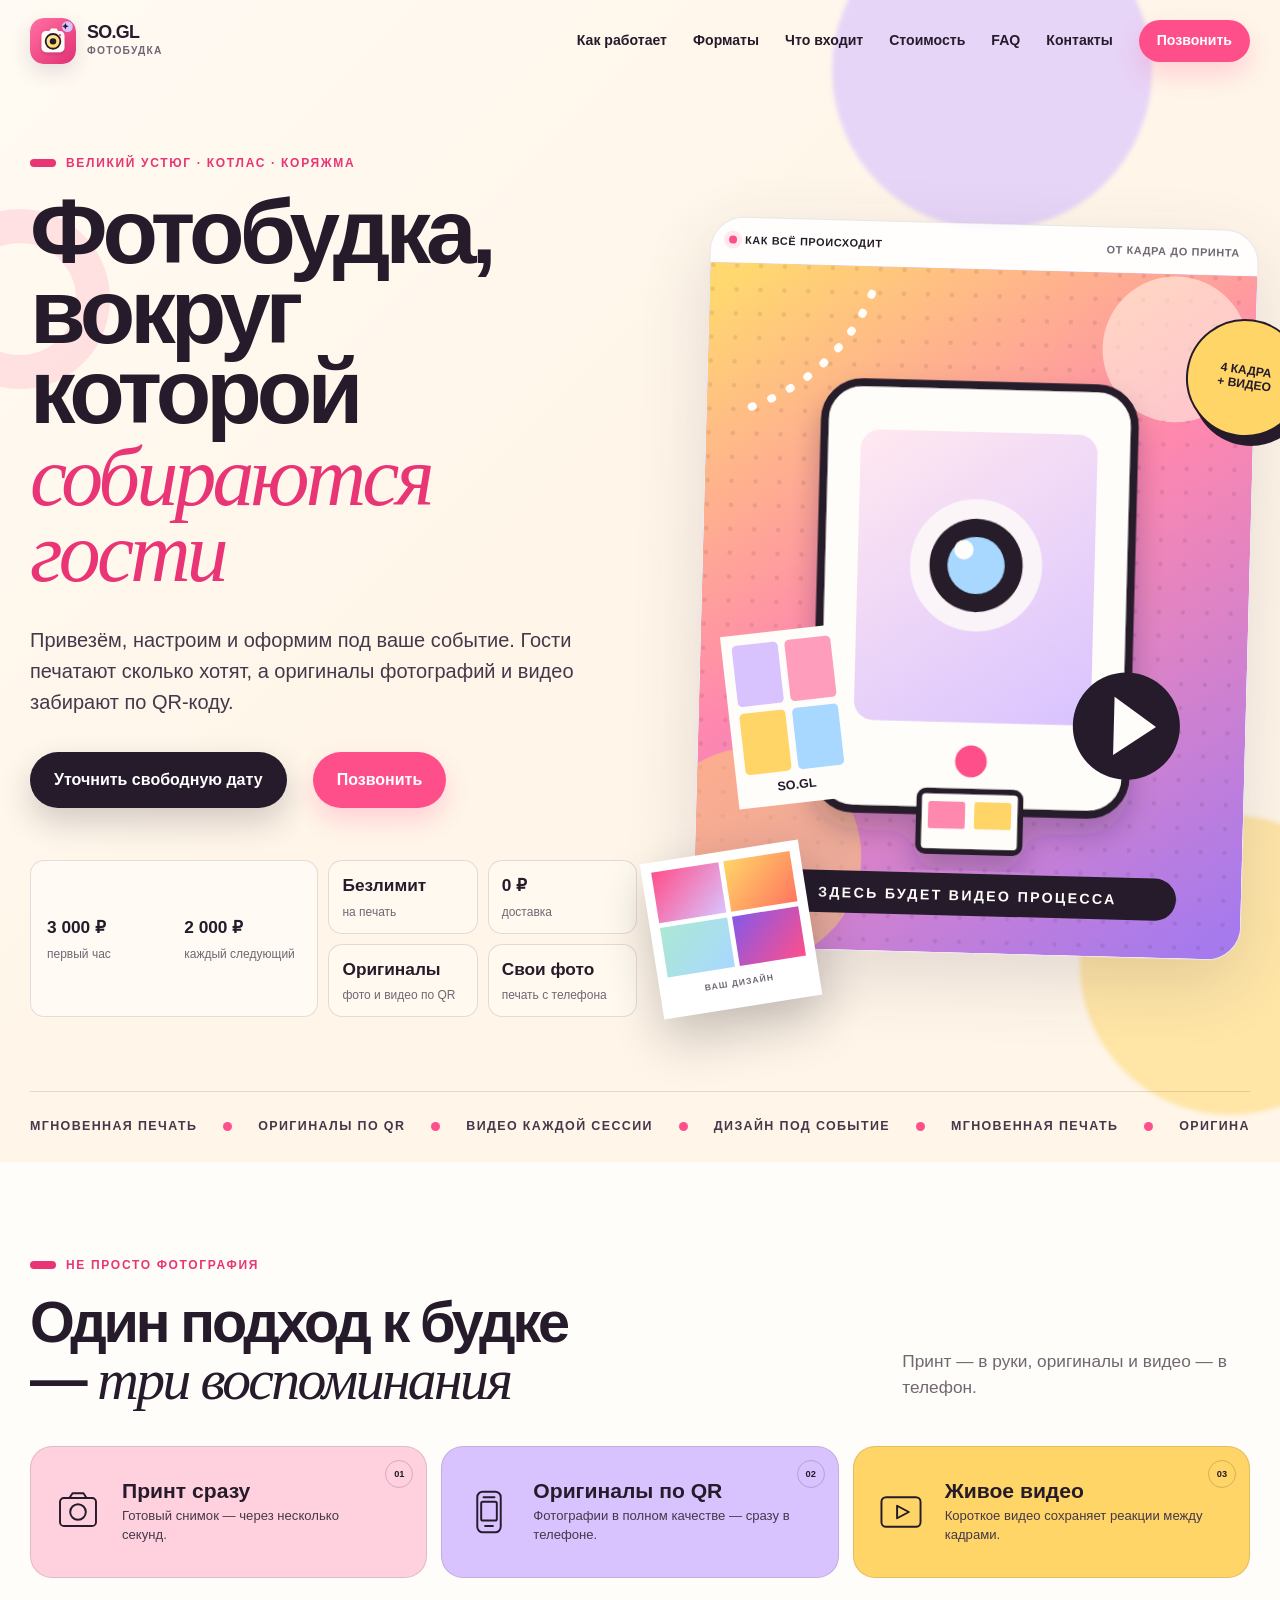
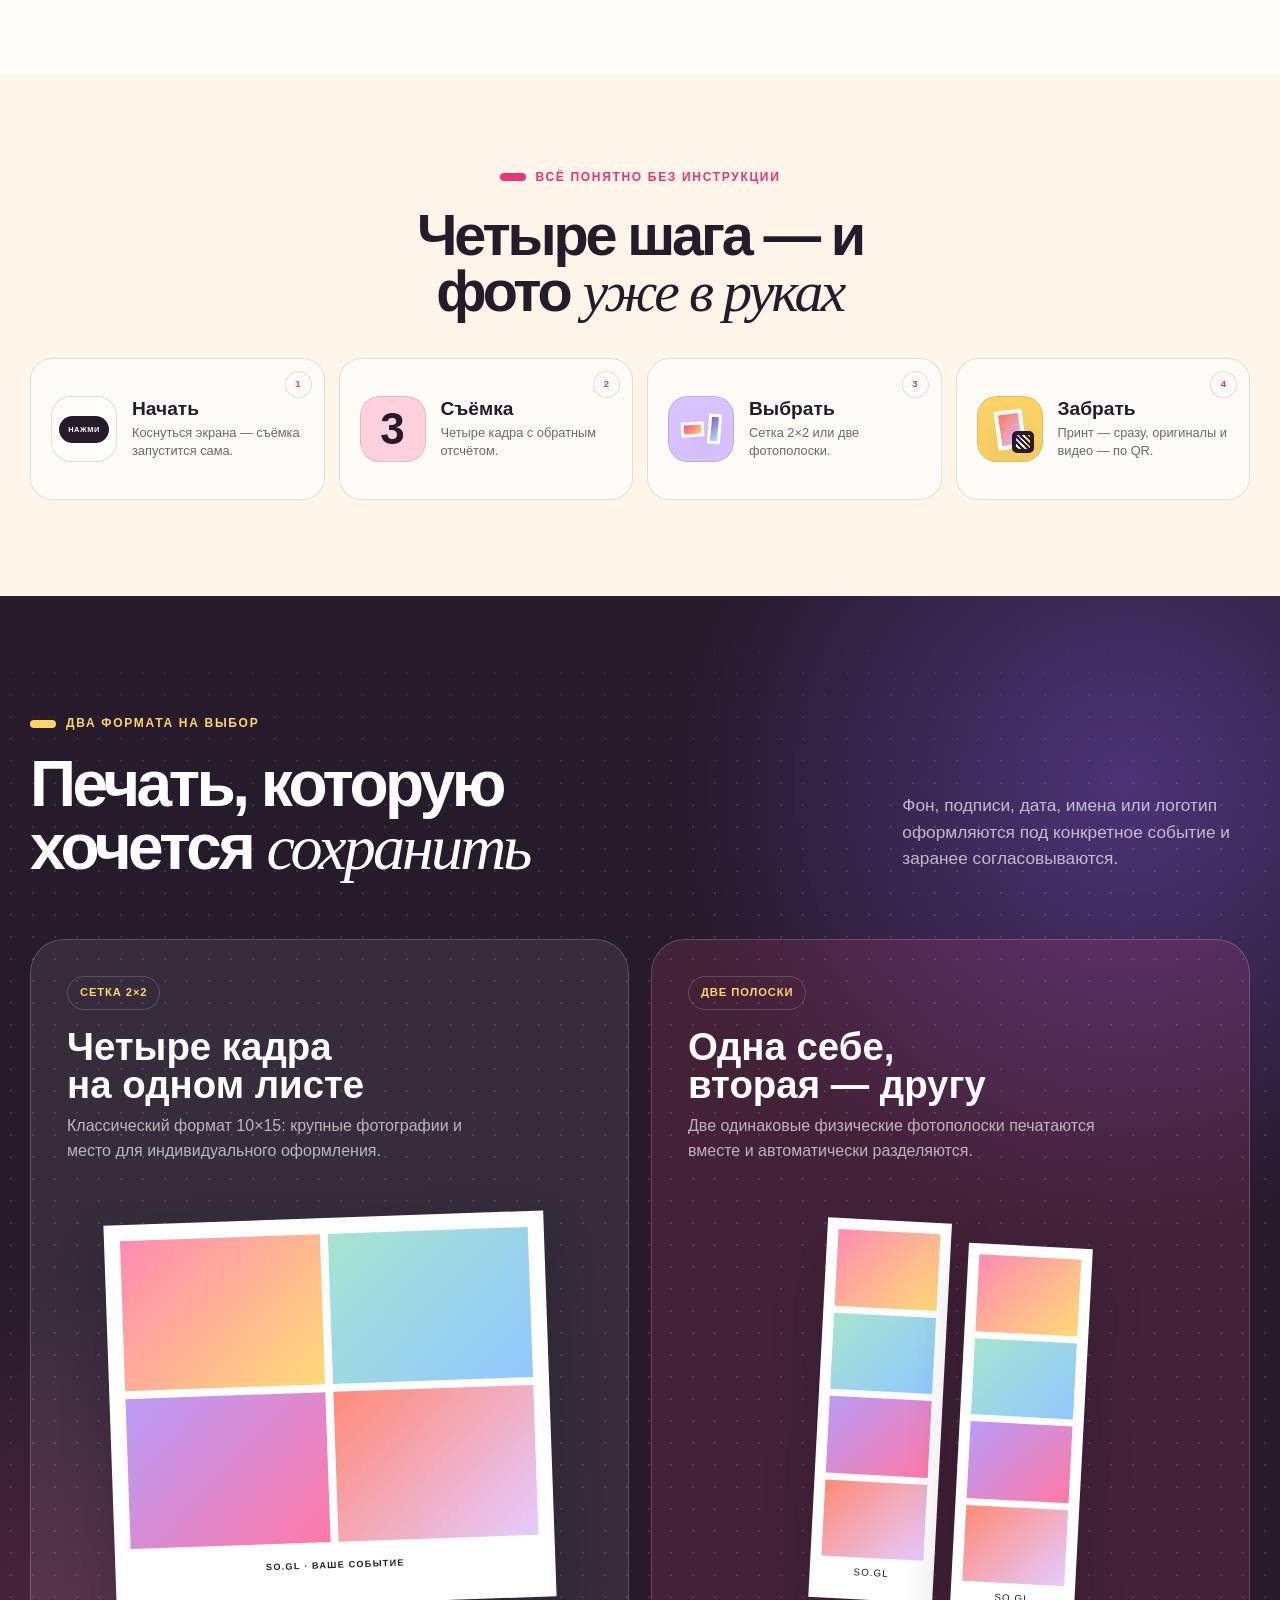
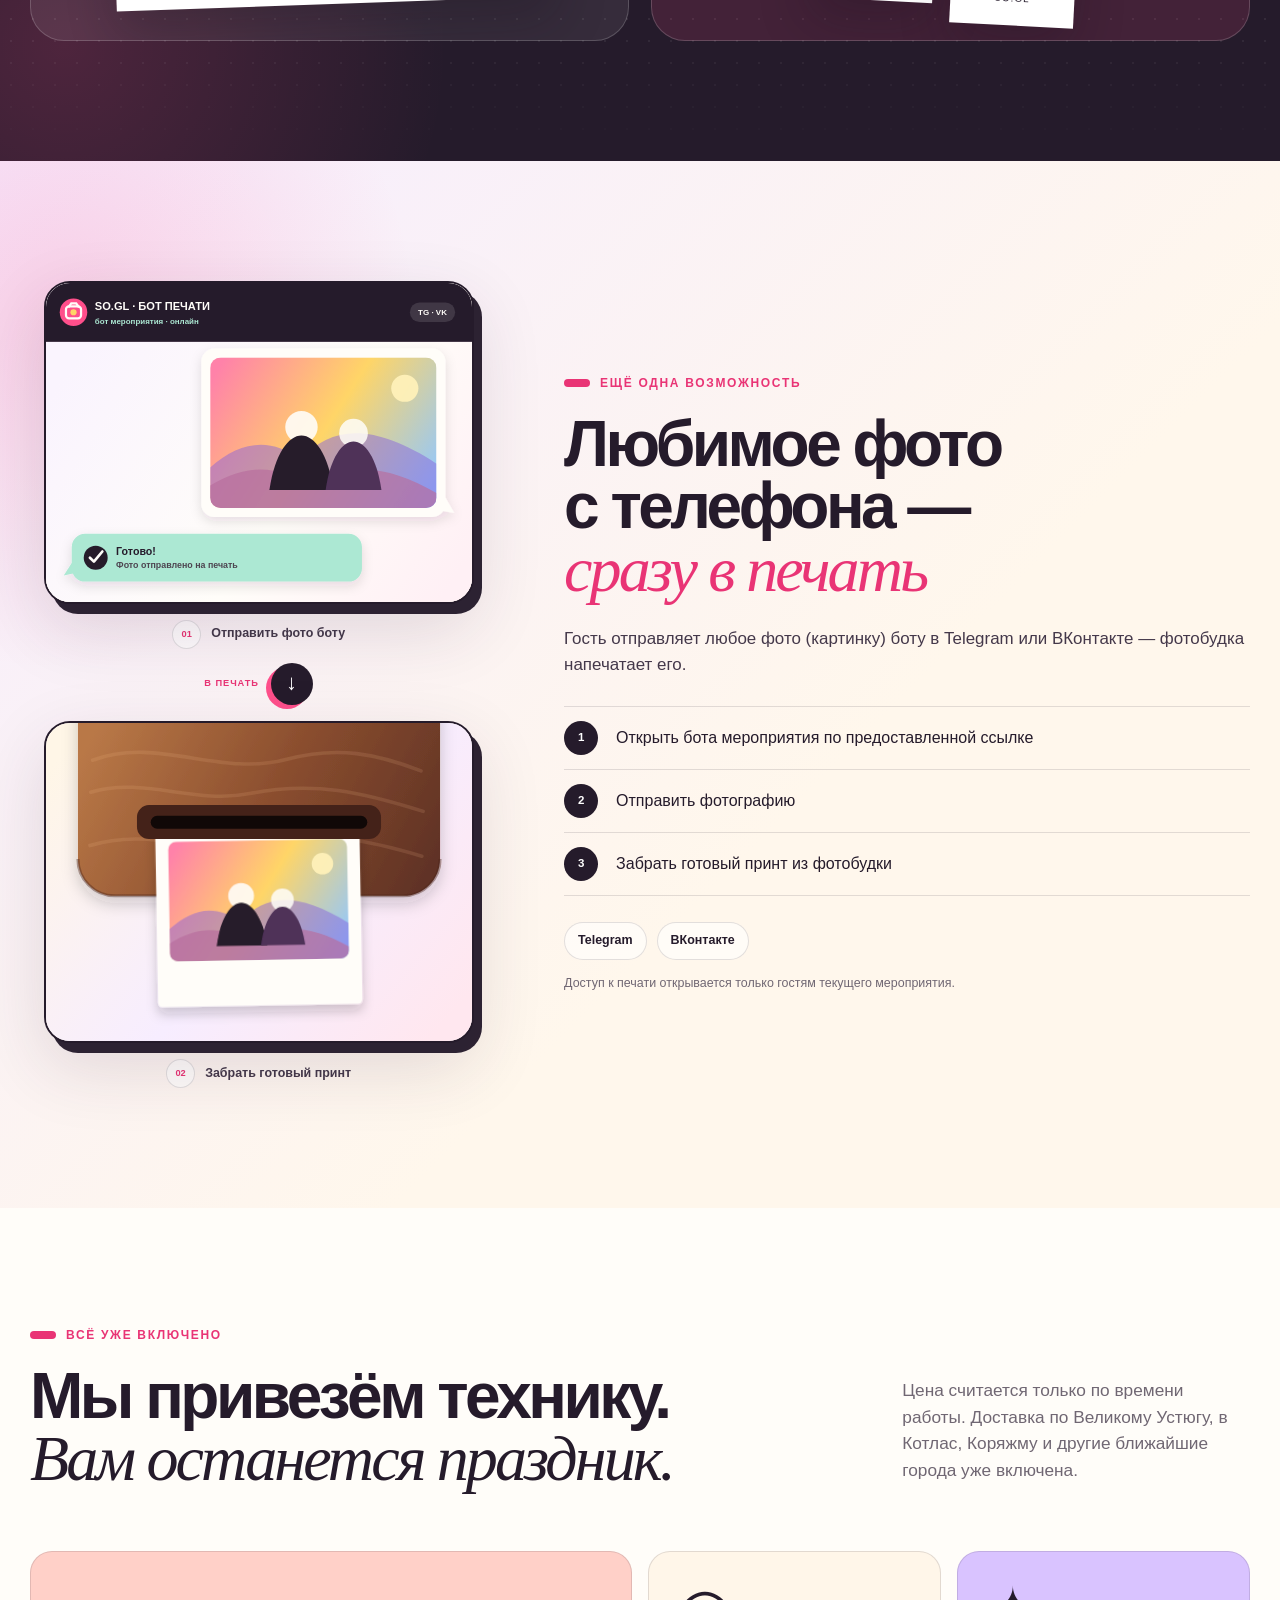
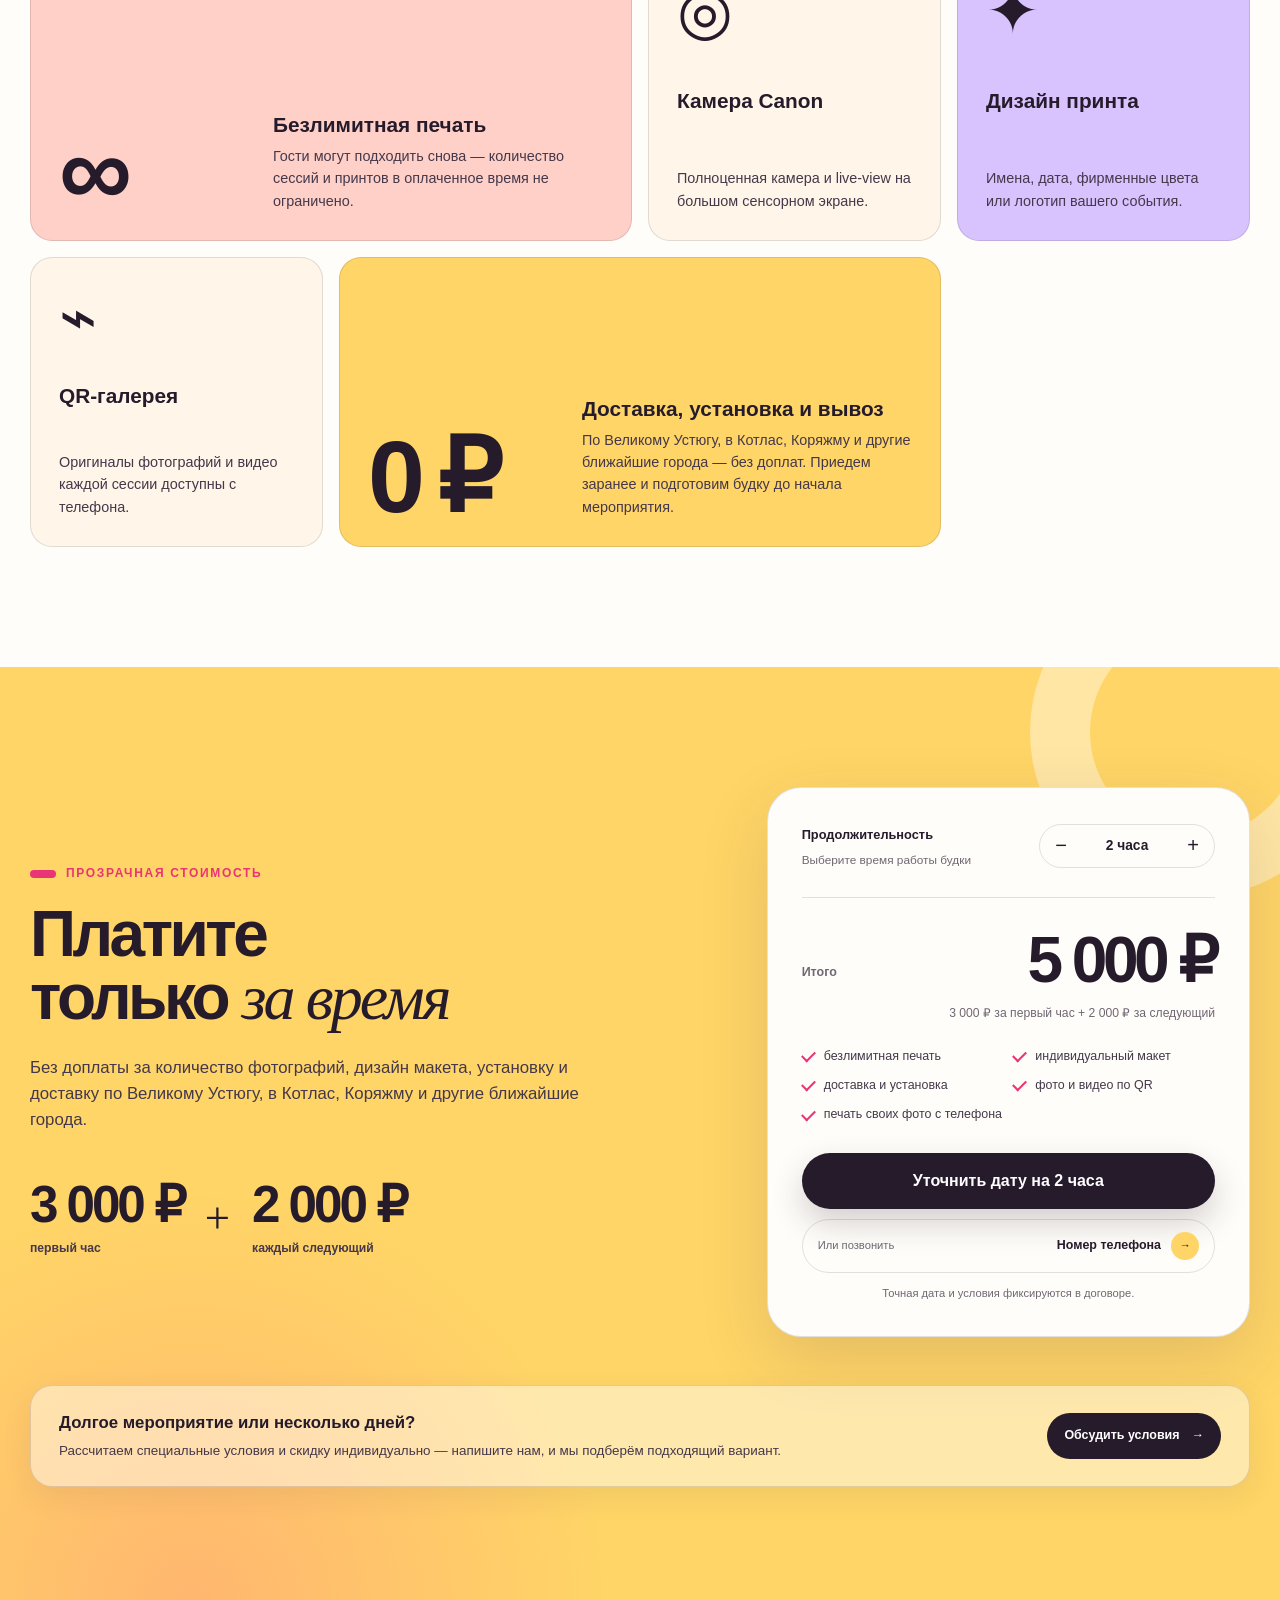
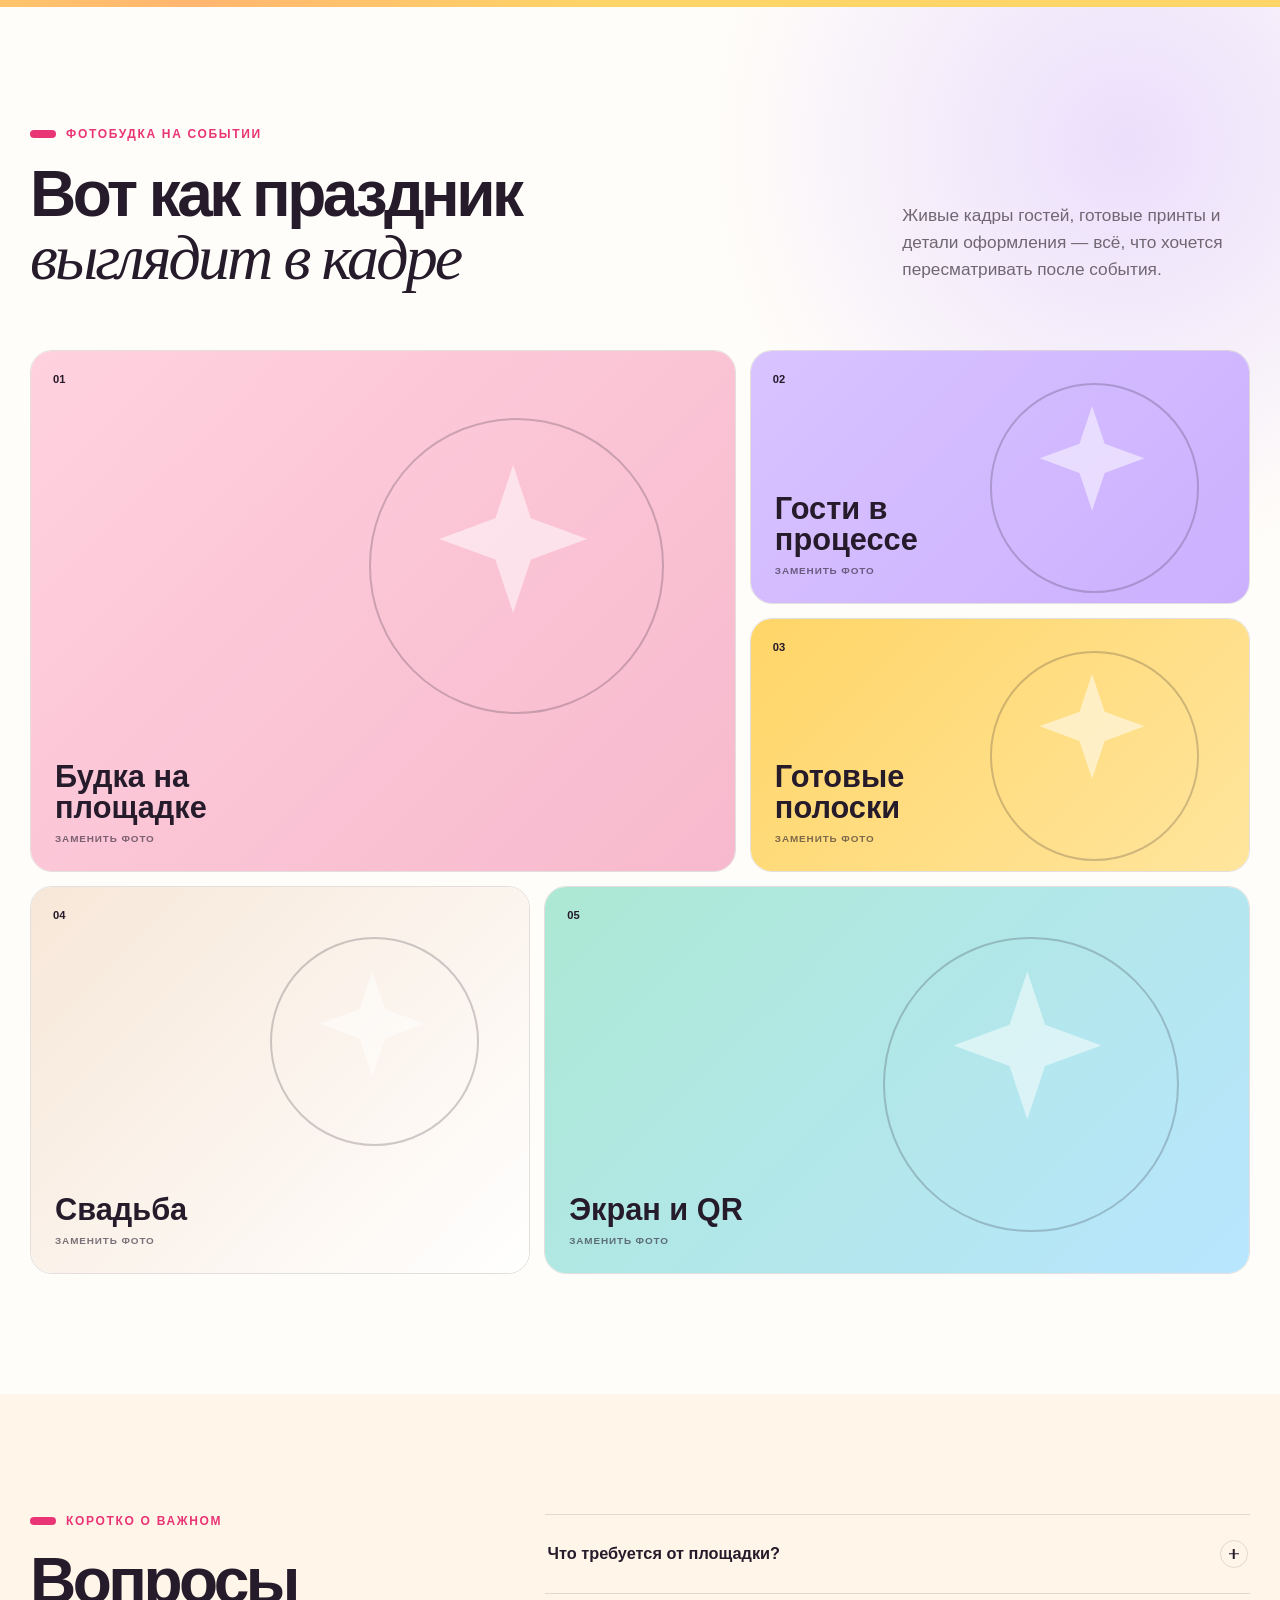
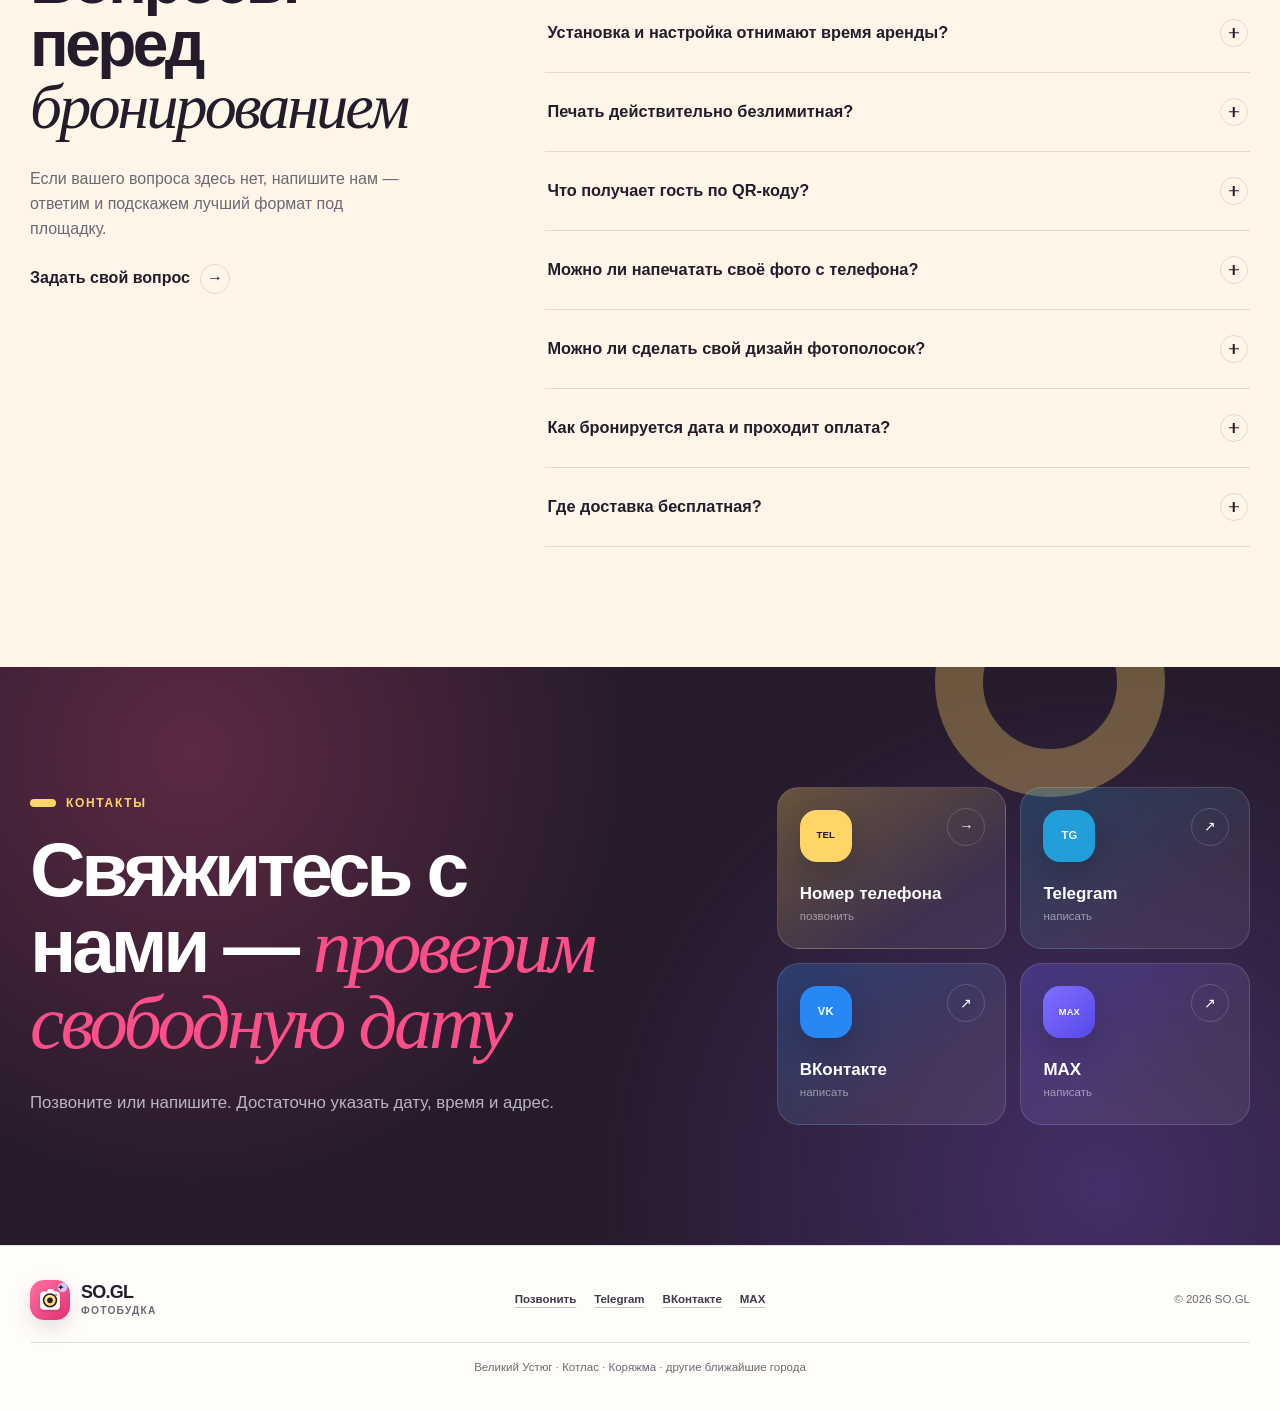
==== commit 70c7c4e7: "1" ====
--- a/index.html
+++ b/index.html
@@ -3,7 +3,7 @@
 <head>
     <meta charset="utf-8">
     <meta name="viewport" content="width=device-width, initial-scale=1">
-    <title>SO.GL — аренда фотобудки в Великом Устюге, Котласе и Коряжме</title>
+    <title>SO.GL Фотобудка — аренда в Великом Устюге, Котласе и Коряжме</title>
     <meta name="description" content="Аренда фотобудки в Великом Устюге, Котласе, Коряжме и других ближайших городах: безлимитная печать, индивидуальный дизайн, фото и видео по QR-коду, бесплатная доставка.">
     <meta name="theme-color" content="#fff8ef">
     <meta name="robots" content="index,follow">
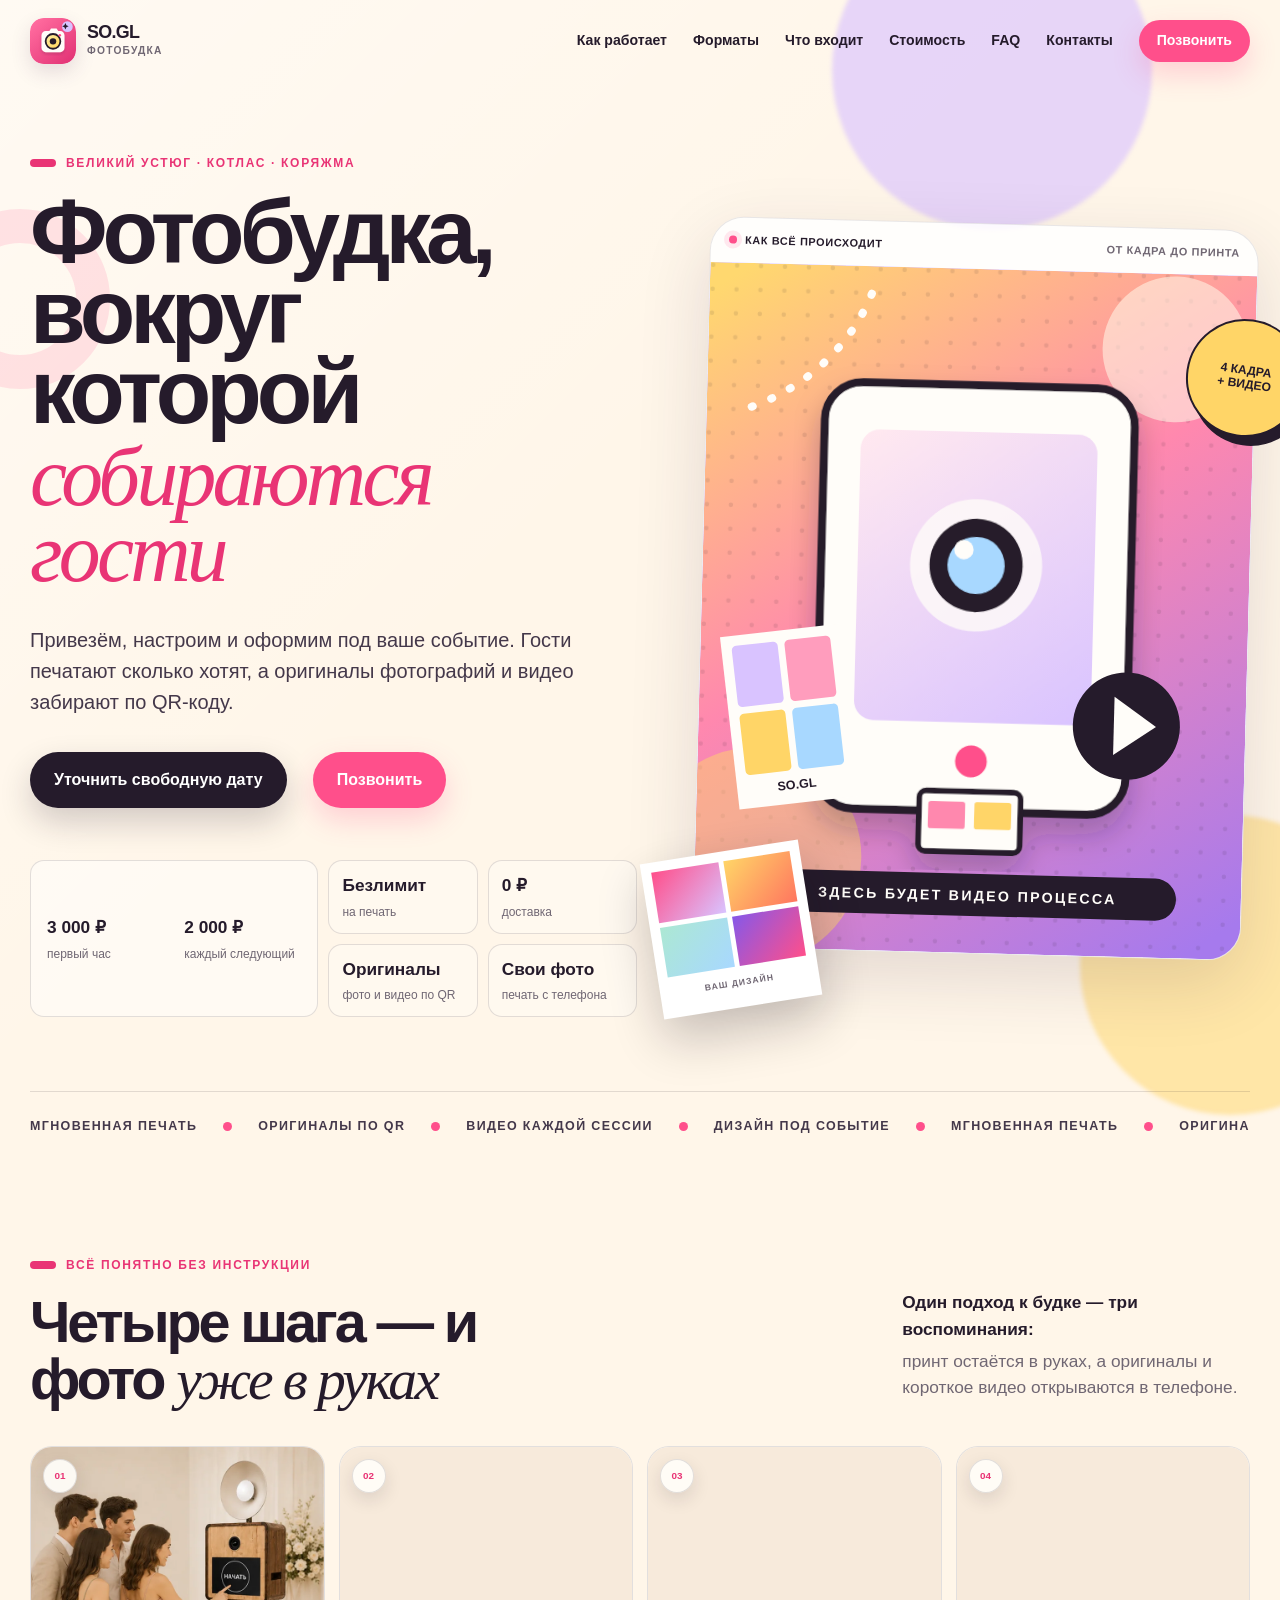
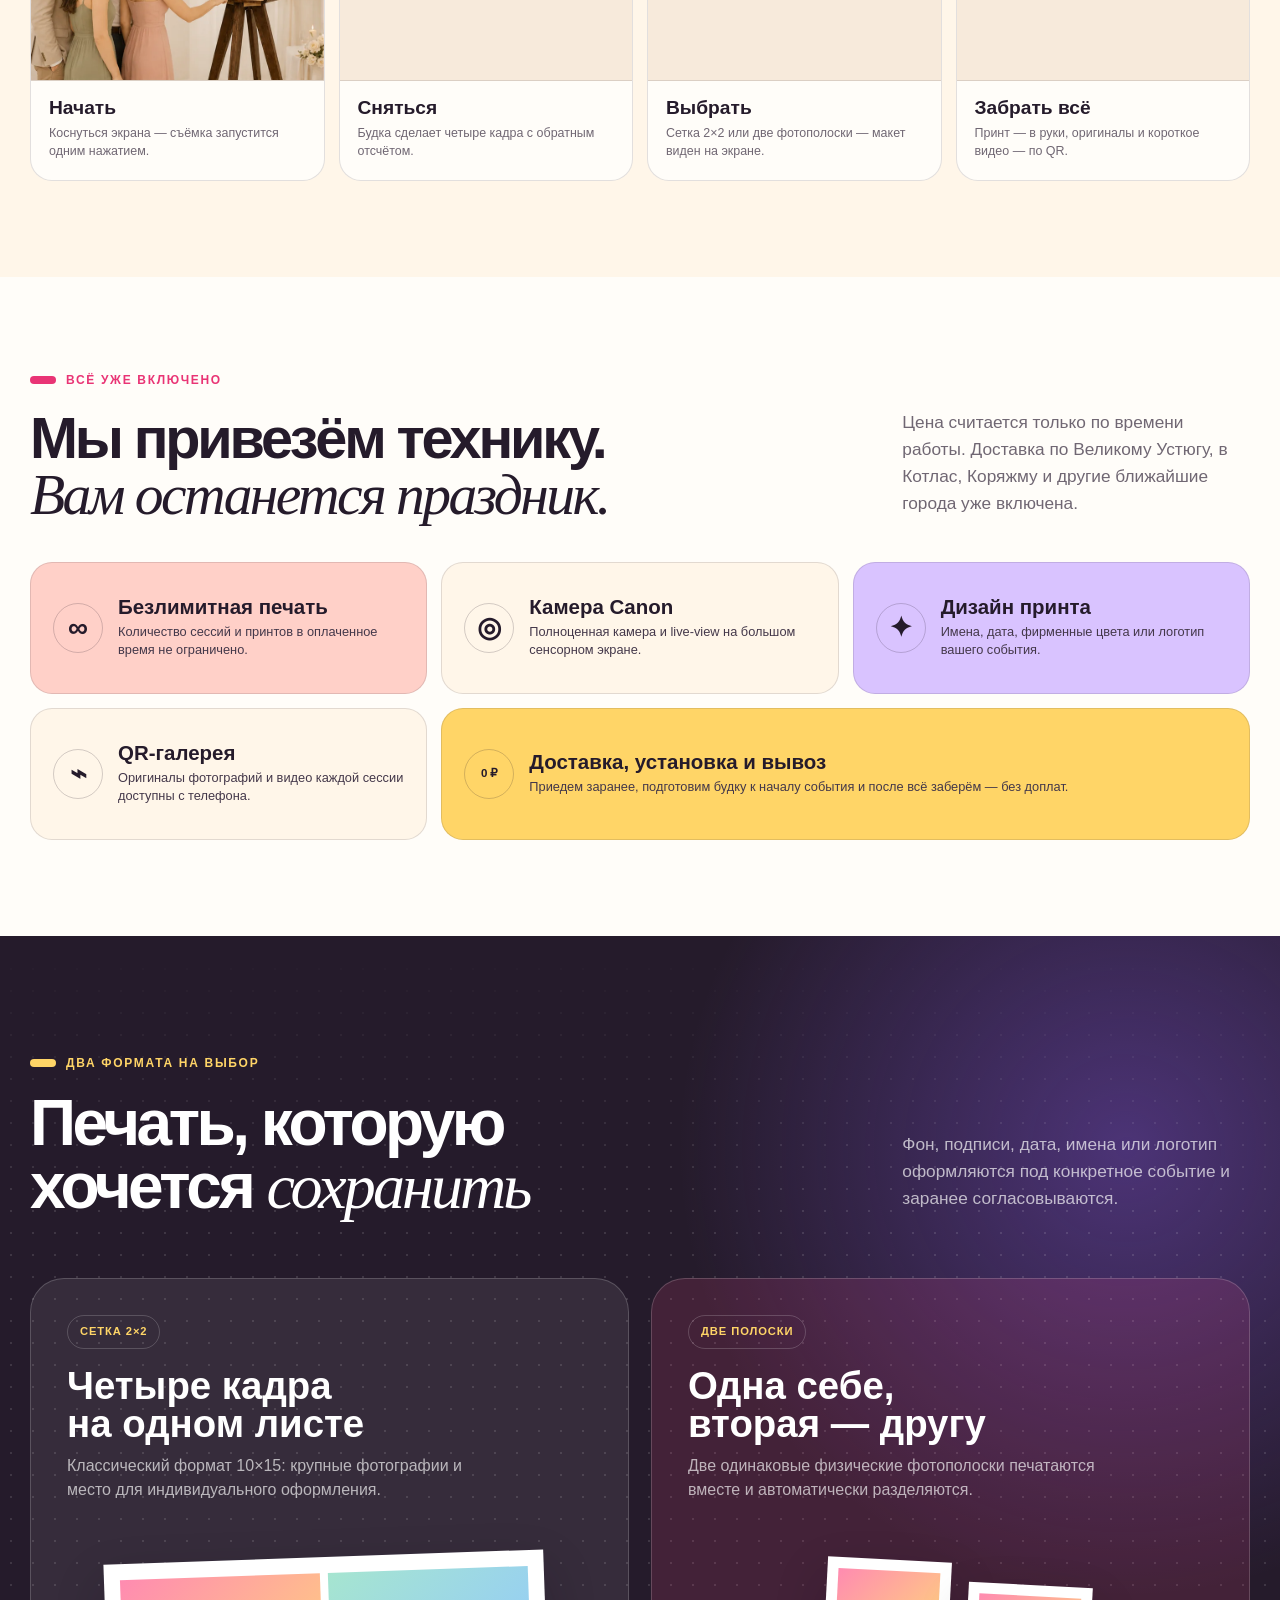
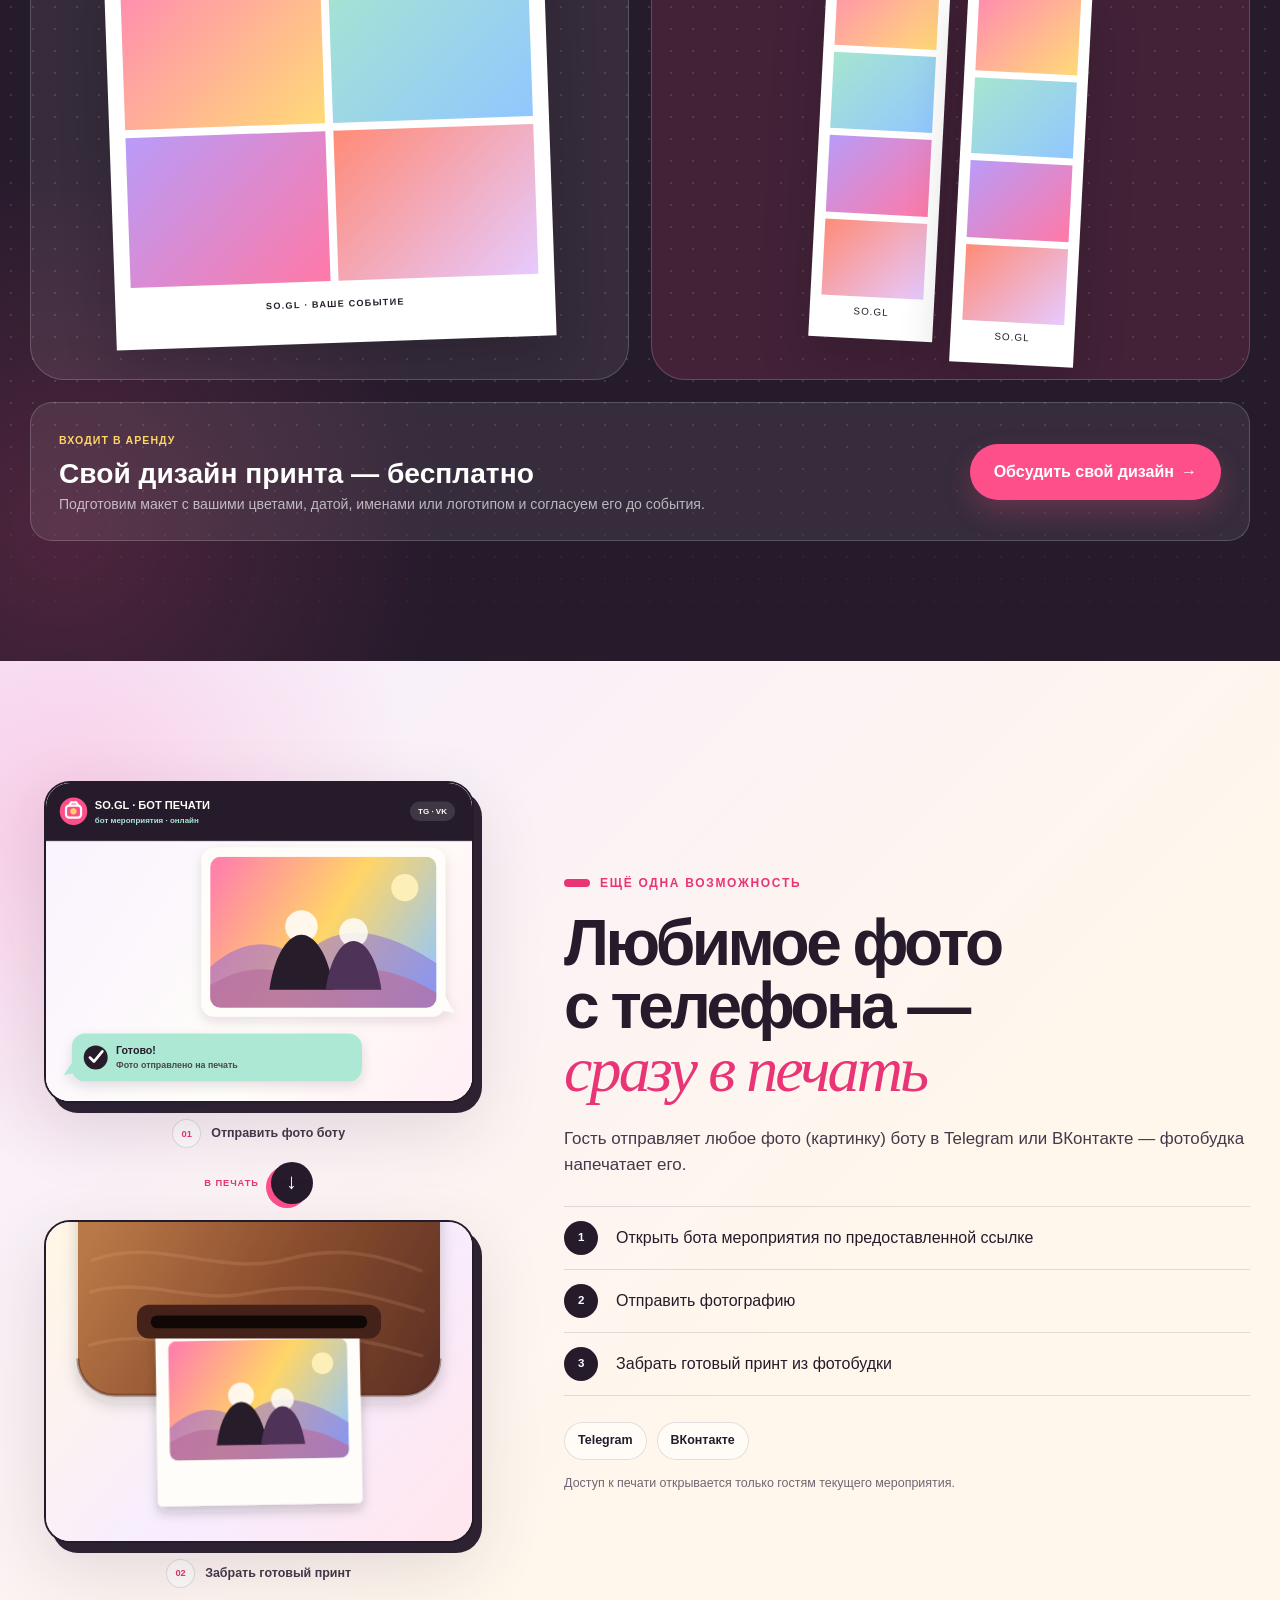
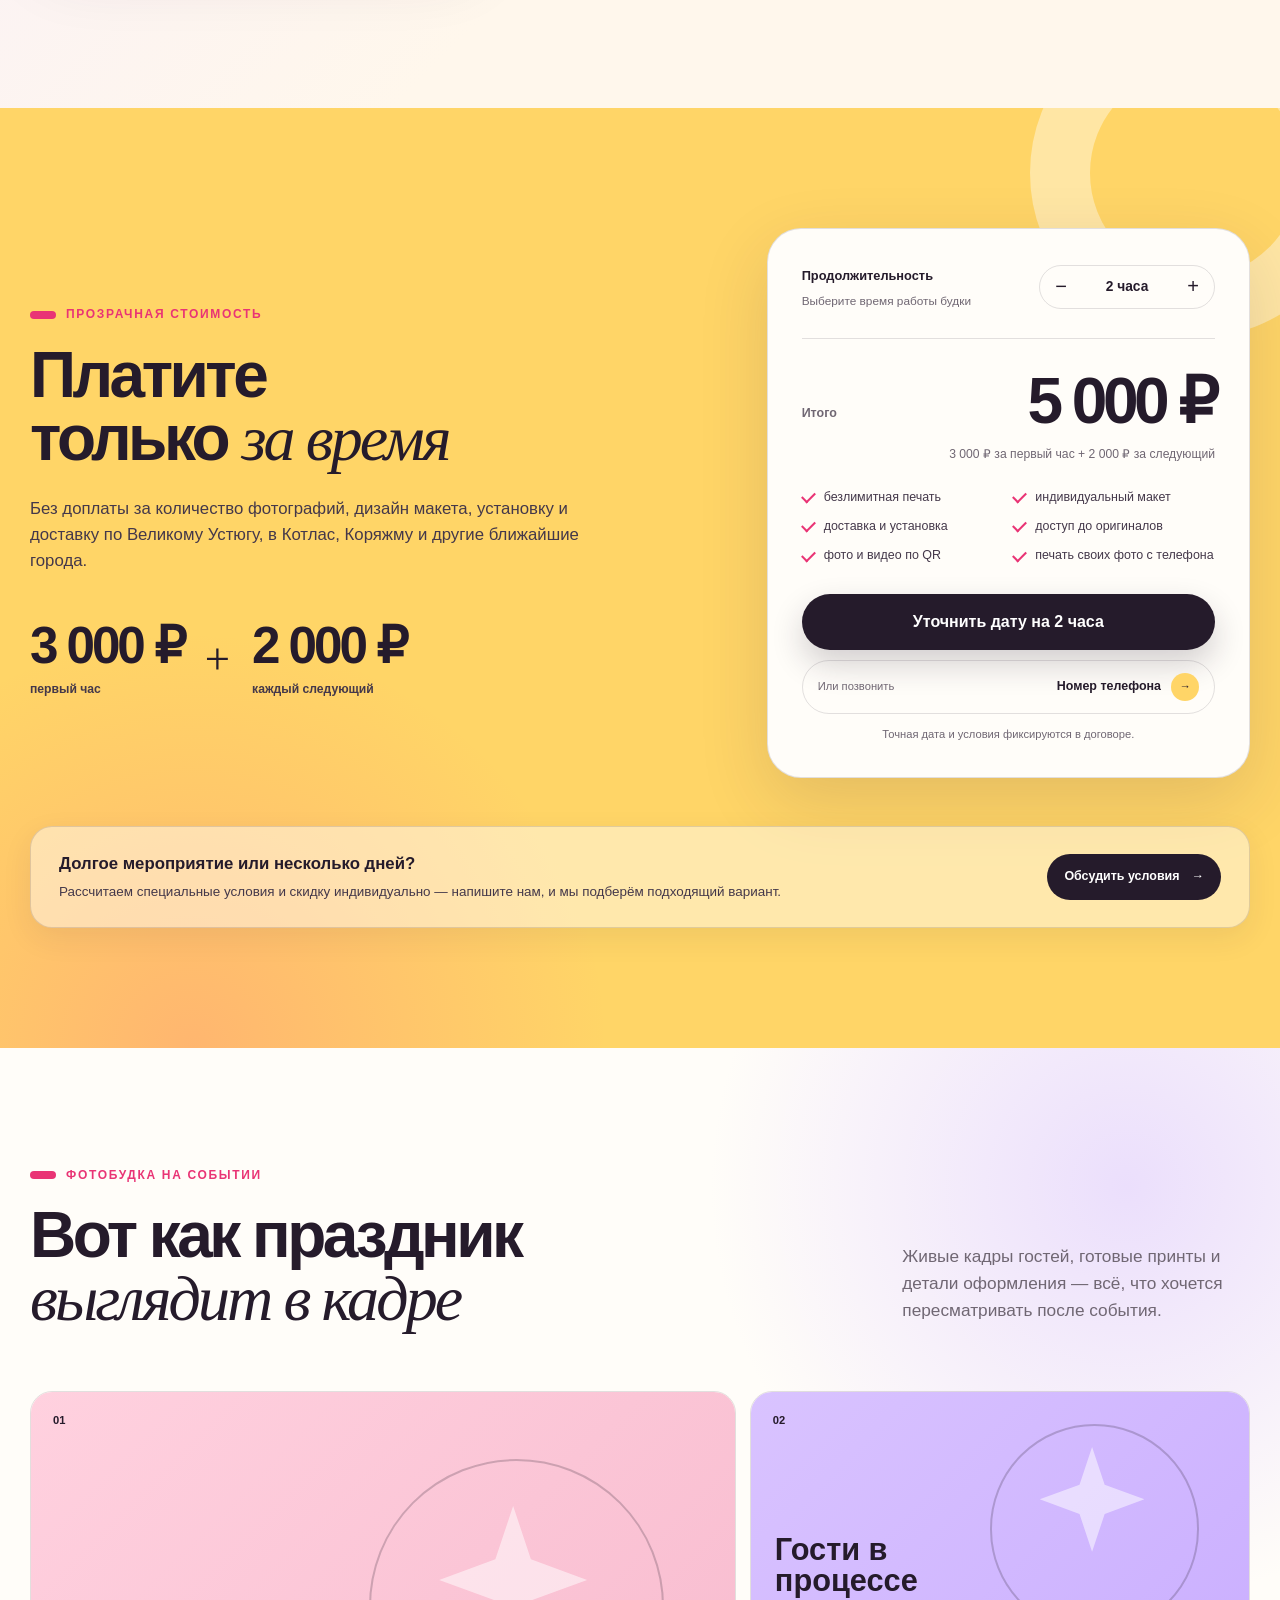
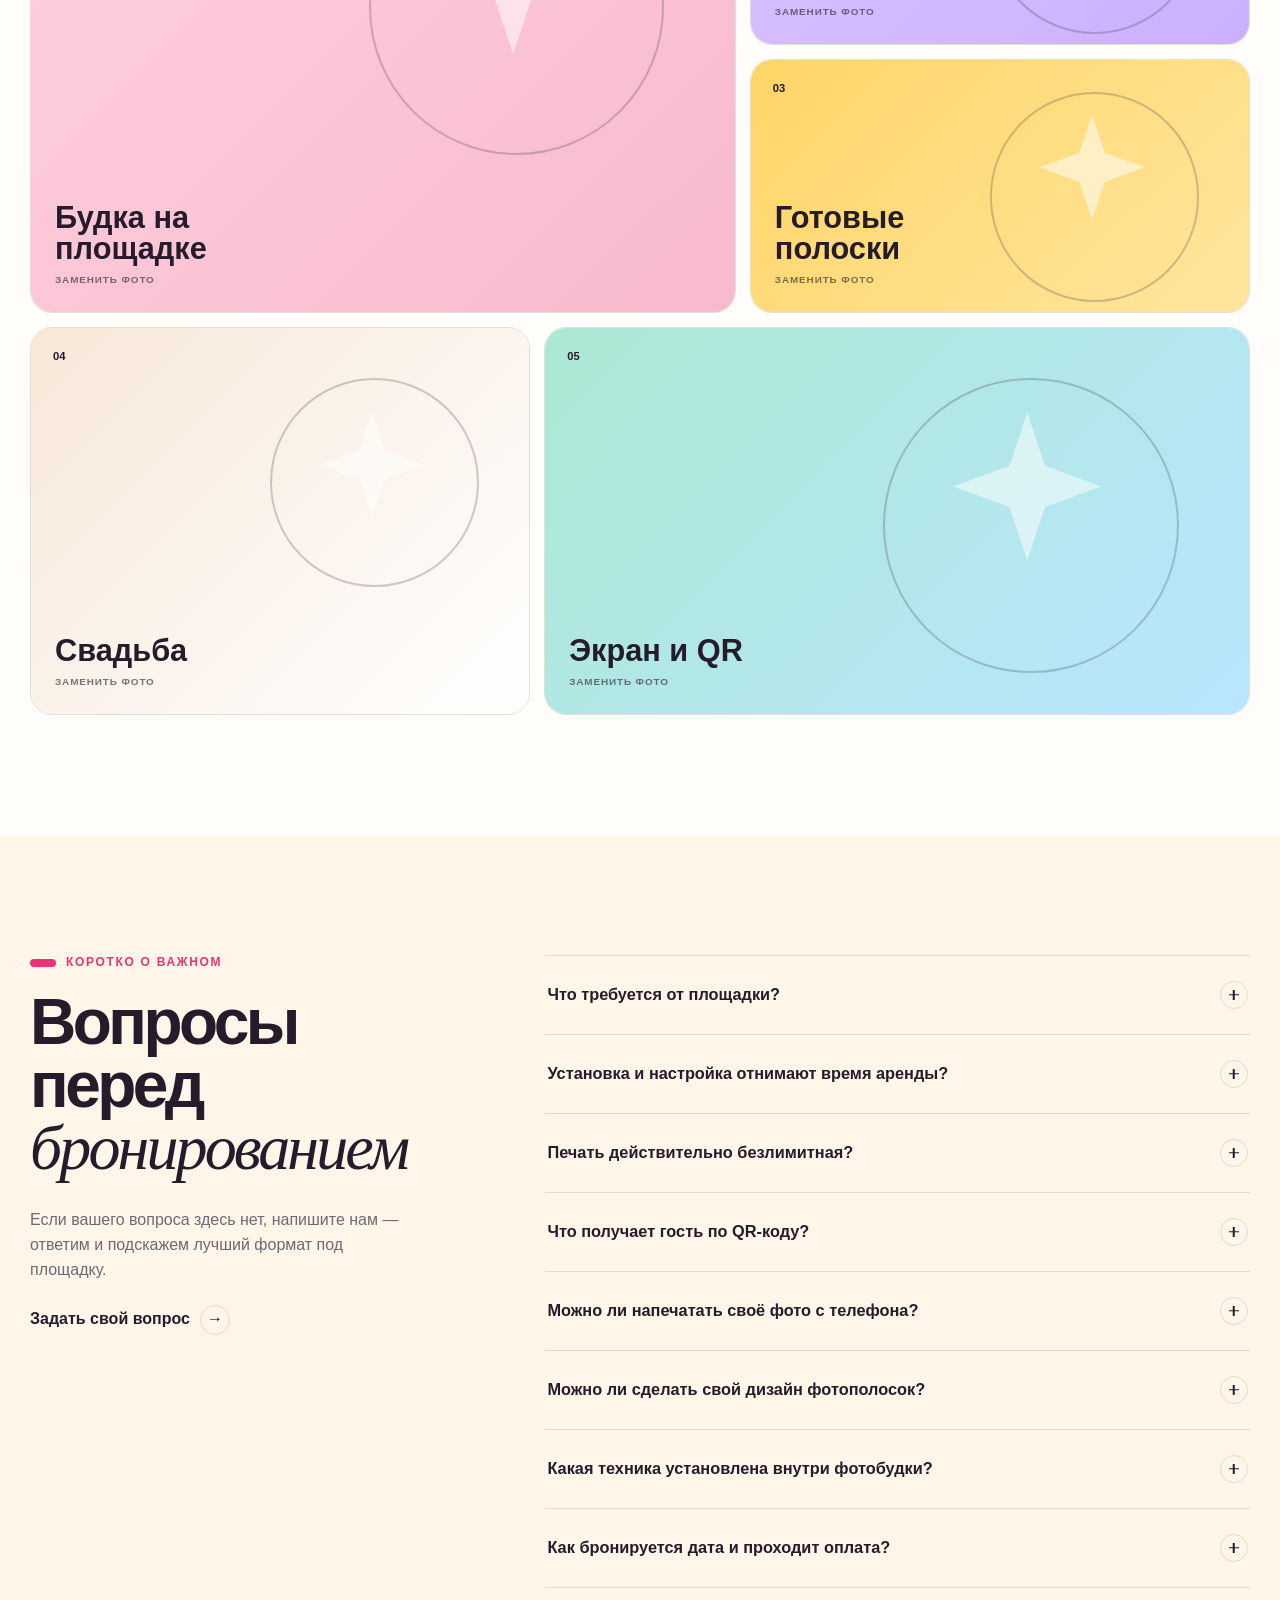
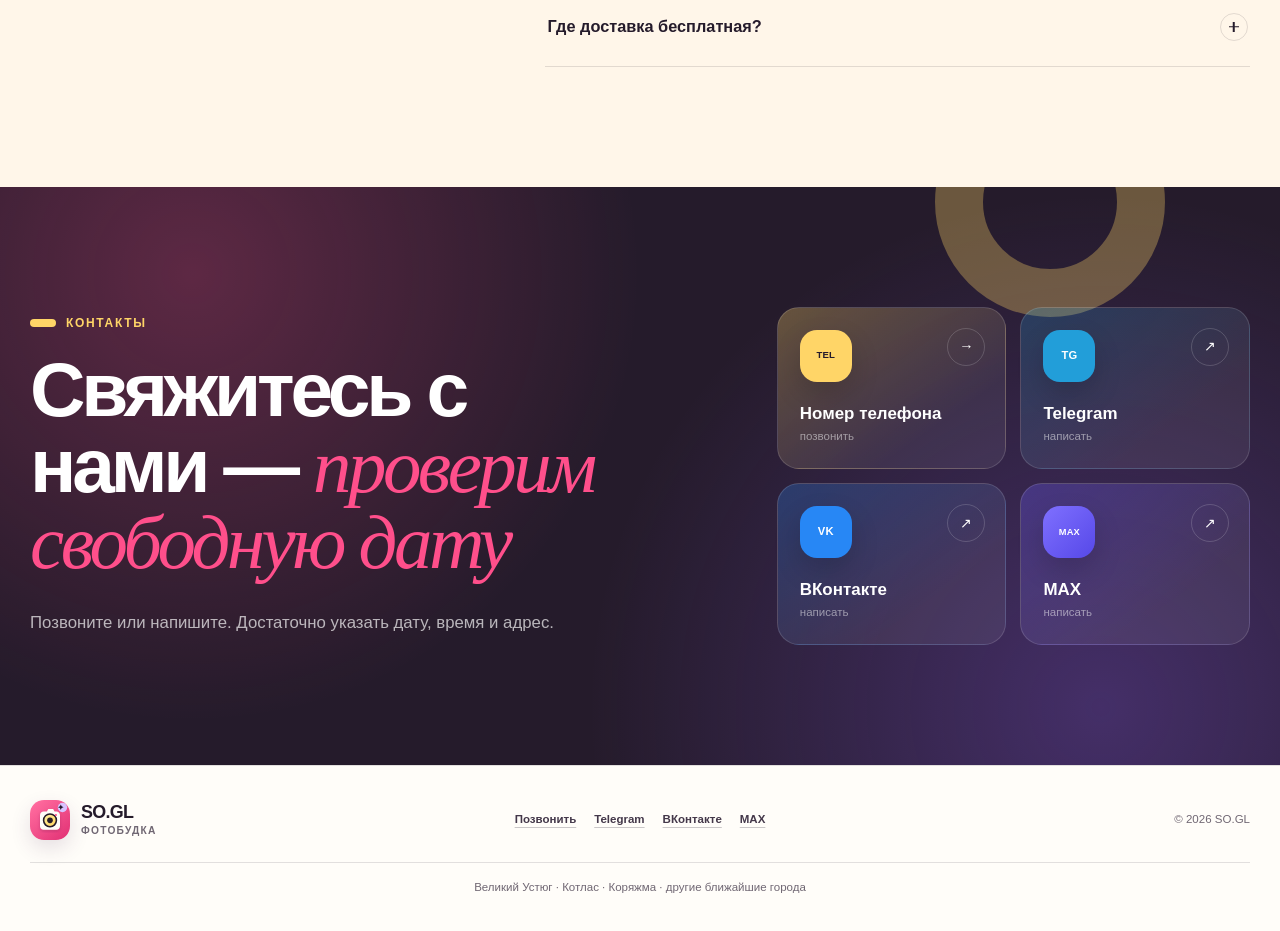
==== commit 5ae931b7: "1" ====
--- a/index.html
+++ b/index.html
@@ -164,72 +164,73 @@
             </div>
         </section>
 
-        <section class="section section--paper section--compact section--results" aria-labelledby="result-title">
+        <section class="section section--soft section--compact section--process" id="how" aria-labelledby="how-title">
             <div class="shell">
                 <div class="section-heading section-heading--split" data-reveal>
                     <div>
-                        <p class="eyebrow">Не просто фотография</p>
-                        <h2 id="result-title">Один подход к будке — <em>три воспоминания</em></h2>
-                    </div>
-                    <p>Принт — в руки, оригиналы и видео — в телефон.</p>
-                </div>
-
-                <div class="result-grid">
-                    <article class="result-card result-card--pink" data-reveal>
-                        <svg viewBox="0 0 64 64" aria-hidden="true"><rect x="9" y="14" width="46" height="36" rx="5"/><circle cx="32" cy="32" r="10"/><path d="M21 14l4-6h14l4 6"/></svg>
-                        <span class="result-card__index">01</span>
-                        <h3>Принт сразу</h3>
-                        <p>Готовый снимок — через несколько секунд.</p>
-                    </article>
-                    <article class="result-card result-card--lilac" data-reveal>
-                        <svg viewBox="0 0 64 64" aria-hidden="true"><rect x="17" y="6" width="30" height="52" rx="7"/><path d="M25 13h14M27 50h10"/><rect x="22" y="19" width="20" height="24" rx="2"/></svg>
-                        <span class="result-card__index">02</span>
-                        <h3>Оригиналы по QR</h3>
-                        <p>Фотографии в полном качестве — сразу в телефоне.</p>
-                    </article>
-                    <article class="result-card result-card--yellow" data-reveal>
-                        <svg viewBox="0 0 64 64" aria-hidden="true"><rect x="7" y="13" width="50" height="38" rx="6"/><path d="M27 24l15 8-15 8z"/></svg>
-                        <span class="result-card__index">03</span>
-                        <h3>Живое видео</h3>
-                        <p>Короткое видео сохраняет реакции между кадрами.</p>
-                    </article>
-                </div>
-            </div>
-        </section>
-
-        <section class="section section--soft section--compact" id="how" aria-labelledby="how-title">
-            <div class="shell">
-                <div class="section-heading section-heading--center" data-reveal>
-                    <p class="eyebrow">Всё понятно без инструкции</p>
-                    <h2 id="how-title">Четыре шага — и фото <em>уже в руках</em></h2>
+                        <p class="eyebrow">Всё понятно без инструкции</p>
+                        <h2 id="how-title">Четыре шага — и фото <em>уже в руках</em></h2>
+                    </div>
+                    <p><strong>Один подход к будке — три воспоминания:</strong> принт остаётся в руках, а оригиналы и короткое видео открываются в телефоне.</p>
                 </div>
 
                 <ol class="process-list">
                     <li data-reveal>
-                        <span class="process-list__number">1</span>
-                        <div class="process-list__visual process-list__visual--tap" aria-hidden="true"><span>нажми</span></div>
-                        <h3>Начать</h3>
-                        <p>Коснуться экрана — съёмка запустится сама.</p>
+                        <span class="process-list__number">01</span>
+                        <div class="process-list__photo"><img src="assets/images/process-01-start.webp" width="700" height="560" loading="lazy" decoding="async" alt="Гость нажимает кнопку «Начать» на экране фотобудки"></div>
+                        <div class="process-list__copy"><h3>Начать</h3><p>Коснуться экрана — съёмка запустится одним нажатием.</p></div>
                     </li>
                     <li data-reveal>
-                        <span class="process-list__number">2</span>
-                        <div class="process-list__visual process-list__visual--count" aria-hidden="true"><strong>3</strong></div>
-                        <h3>Съёмка</h3>
-                        <p>Четыре кадра с обратным отсчётом.</p>
+                        <span class="process-list__number">02</span>
+                        <div class="process-list__photo"><img src="assets/images/process-02-countdown.webp" width="700" height="560" loading="lazy" decoding="async" alt="Гости позируют перед фотобудкой во время обратного отсчёта"></div>
+                        <div class="process-list__copy"><h3>Сняться</h3><p>Будка сделает четыре кадра с обратным отсчётом.</p></div>
                     </li>
                     <li data-reveal>
-                        <span class="process-list__number">3</span>
-                        <div class="process-list__visual process-list__visual--choose" aria-hidden="true"><i></i><i></i></div>
-                        <h3>Выбрать</h3>
-                        <p>Сетка 2×2 или две фотополоски.</p>
+                        <span class="process-list__number">03</span>
+                        <div class="process-list__photo"><img src="assets/images/process-03-layout.webp" width="700" height="560" loading="lazy" decoding="async" alt="Гость выбирает макет снимка на сенсорном экране"></div>
+                        <div class="process-list__copy"><h3>Выбрать</h3><p>Сетка 2×2 или две фотополоски — макет виден на экране.</p></div>
                     </li>
                     <li data-reveal>
-                        <span class="process-list__number">4</span>
-                        <div class="process-list__visual process-list__visual--take" aria-hidden="true"><i></i><b></b></div>
-                        <h3>Забрать</h3>
-                        <p>Принт — сразу, оригиналы и видео — по QR.</p>
+                        <span class="process-list__number">04</span>
+                        <div class="process-list__photo"><img src="assets/images/process-04-qr.webp" width="700" height="560" loading="lazy" decoding="async" alt="Гости открывают фотографии по QR-коду на телефонах"></div>
+                        <div class="process-list__copy"><h3>Забрать всё</h3><p>Принт — в руки, оригиналы и короткое видео — по QR.</p></div>
                     </li>
                 </ol>
+            </div>
+        </section>
+
+        <section class="section section--paper section--compact section--included" id="included" aria-labelledby="included-title">
+            <div class="shell">
+                <div class="section-heading section-heading--split" data-reveal>
+                    <div>
+                        <p class="eyebrow">Всё уже включено</p>
+                        <h2 id="included-title">Мы привезём технику.<br><em>Вам останется праздник.</em></h2>
+                    </div>
+                    <p>Цена считается только по времени работы. Доставка по Великому Устюгу, в Котлас, Коряжму и другие ближайшие города уже включена.</p>
+                </div>
+
+                <div class="included-grid">
+                    <article class="included-card included-card--coral" data-reveal>
+                        <span class="included-card__mark" aria-hidden="true">∞</span>
+                        <div><h3>Безлимитная печать</h3><p>Количество сессий и принтов в оплаченное время не ограничено.</p></div>
+                    </article>
+                    <article class="included-card" data-reveal>
+                        <span class="included-card__mark" aria-hidden="true">◎</span>
+                        <div><h3>Камера Canon</h3><p>Полноценная камера и live-view на большом сенсорном экране.</p></div>
+                    </article>
+                    <article class="included-card included-card--lilac" data-reveal>
+                        <span class="included-card__mark" aria-hidden="true">✦</span>
+                        <div><h3>Дизайн принта</h3><p>Имена, дата, фирменные цвета или логотип вашего события.</p></div>
+                    </article>
+                    <article class="included-card" data-reveal>
+                        <span class="included-card__mark" aria-hidden="true">⌁</span>
+                        <div><h3>QR-галерея</h3><p>Оригиналы фотографий и видео каждой сессии доступны с телефона.</p></div>
+                    </article>
+                    <article class="included-card included-card--wide included-card--yellow" data-reveal>
+                        <span class="included-card__mark included-card__mark--price" aria-hidden="true">0 ₽</span>
+                        <div><h3>Доставка, установка и вывоз</h3><p>Приедем заранее, подготовим будку к началу события и после всё заберём — без доплат.</p></div>
+                    </article>
+                </div>
             </div>
         </section>
 
@@ -272,6 +273,15 @@
                             </div>
                         </div>
                     </article>
+                </div>
+
+                <div class="formats-cta" data-reveal>
+                    <div>
+                        <span class="formats-cta__label">Входит в аренду</span>
+                        <h3>Свой дизайн принта — бесплатно</h3>
+                        <p>Подготовим макет с вашими цветами, датой, именами или логотипом и согласуем его до события.</p>
+                    </div>
+                    <a class="button" href="#booking">Обсудить свой дизайн <span aria-hidden="true">→</span></a>
                 </div>
             </div>
         </section>
@@ -328,44 +338,6 @@
             </div>
         </section>
 
-        <section class="section section--paper" id="included" aria-labelledby="included-title">
-            <div class="shell">
-                <div class="section-heading section-heading--split" data-reveal>
-                    <div>
-                        <p class="eyebrow">Всё уже включено</p>
-                        <h2 id="included-title">Мы привезём технику.<br><em>Вам останется праздник.</em></h2>
-                    </div>
-                    <p>Цена считается только по времени работы. Доставка по Великому Устюгу, в Котлас, Коряжму и другие ближайшие города уже включена.</p>
-                </div>
-
-                <div class="included-grid">
-                    <article class="included-card included-card--wide included-card--coral" data-reveal>
-                        <span class="included-card__number">∞</span>
-                        <div><h3>Безлимитная печать</h3><p>Гости могут подходить снова — количество сессий и принтов в оплаченное время не ограничено.</p></div>
-                    </article>
-                    <article class="included-card" data-reveal>
-                        <span class="included-card__symbol" aria-hidden="true">◎</span>
-                        <h3>Камера Canon</h3>
-                        <p>Полноценная камера и live-view на большом сенсорном экране.</p>
-                    </article>
-                    <article class="included-card included-card--lilac" data-reveal>
-                        <span class="included-card__symbol" aria-hidden="true">✦</span>
-                        <h3>Дизайн принта</h3>
-                        <p>Имена, дата, фирменные цвета или логотип вашего события.</p>
-                    </article>
-                    <article class="included-card" data-reveal>
-                        <span class="included-card__symbol" aria-hidden="true">⌁</span>
-                        <h3>QR-галерея</h3>
-                        <p>Оригиналы фотографий и видео каждой сессии доступны с телефона.</p>
-                    </article>
-                    <article class="included-card included-card--wide included-card--yellow" data-reveal>
-                        <span class="included-card__number">0 ₽</span>
-                        <div><h3>Доставка, установка и вывоз</h3><p>По Великому Устюгу, в Котлас, Коряжму и другие ближайшие города — без доплат. Приедем заранее и подготовим будку до начала мероприятия.</p></div>
-                    </article>
-                </div>
-            </div>
-        </section>
-
         <section class="section section--pricing" id="pricing" aria-labelledby="pricing-title">
             <div class="shell pricing-grid">
                 <div class="pricing-copy" data-reveal>
@@ -419,6 +391,7 @@
                         <li>безлимитная печать</li>
                         <li>индивидуальный макет</li>
                         <li>доставка и установка</li>
+                        <li>доступ до оригиналов</li>
                         <li>фото и видео по QR</li>
                         <li>печать своих фото с телефона</li>
                     </ul>
@@ -505,6 +478,10 @@
                     <details>
                         <summary>Можно ли сделать свой дизайн фотополосок?<span aria-hidden="true"></span></summary>
                         <p>Да. Индивидуальный макет принта бесплатно входит в стоимость. Заранее согласуем цвета, подписи, дату, имена или логотип и подготовим шаблоны для обоих форматов печати.</p>
+                    </details>
+                    <details>
+                        <summary>Какая техника установлена внутри фотобудки?<span aria-hidden="true"></span></summary>
+                        <p>Полнокадровая камера Canon EOS R8, профессиональный термосублимационный принтер DNP DS-RX1HS, студийная вспышка Godox MS300-V и управляющий компьютер на AMD Ryzen с 16 ГБ оперативной памяти.</p>
                     </details>
                     <details>
                         <summary>Как бронируется дата и проходит оплата?<span aria-hidden="true"></span></summary>
--- a/style.css
+++ b/style.css
@@ -814,7 +814,7 @@
     to { transform: translateX(-35%); }
 }
 
-/* Compact results and process */
+/* Compact sections */
 .section--compact {
     padding: 96px 0;
 }
@@ -827,75 +827,10 @@
     font-size: clamp(2.6rem, 4.5vw, 4.7rem);
 }
 
-.result-grid {
-    display: grid;
-    grid-template-columns: repeat(3, 1fr);
-    gap: 14px;
-}
-
-.result-card {
-    position: relative;
-    display: grid;
-    min-height: 132px;
-    grid-template-columns: 54px minmax(0, 1fr);
-    grid-template-rows: auto auto;
-    gap: 5px 15px;
-    align-items: center;
-    overflow: hidden;
-    padding: 22px 46px 22px 22px;
-    border: 1px solid var(--line);
-    border-radius: var(--radius-md);
-    transition: transform 220ms ease, box-shadow 220ms ease;
-}
-
-.result-card:hover {
-    box-shadow: var(--shadow-sm);
-    transform: translateY(-3px);
-}
-
-.result-card--pink { background: #ffd1df; }
-.result-card--lilac { background: var(--lilac); }
-.result-card--yellow { background: var(--yellow); }
-
-.result-card svg {
-    width: 50px;
-    height: 50px;
-    grid-row: 1 / span 2;
-    margin: 0;
-    fill: none;
-    stroke: var(--ink);
-    stroke-linecap: round;
-    stroke-linejoin: round;
-    stroke-width: 2.5;
-}
-
-.result-card__index {
-    position: absolute;
-    top: 13px;
-    right: 13px;
-    display: grid;
-    width: 28px;
-    height: 28px;
-    place-items: center;
-    border: 1px solid rgba(37, 27, 43, 0.2);
-    border-radius: 50%;
-    font-size: 0.58rem;
-    font-weight: 850;
-}
-
-.result-card h3 {
-    align-self: end;
-    margin: 0;
-    font-size: clamp(1.12rem, 1.65vw, 1.45rem);
-    line-height: 1.05;
-}
-
-.result-card p {
-    align-self: start;
-    margin: 0;
-    color: var(--ink-soft);
-    font-size: 0.82rem;
-    line-height: 1.4;
+.section--process .section-heading--split > p strong {
+    display: block;
+    margin-bottom: 5px;
+    color: var(--ink);
 }
 
 .process-list {
@@ -910,129 +845,133 @@
 .process-list li {
     position: relative;
     display: grid;
-    min-height: 142px;
-    grid-template-columns: 66px minmax(0, 1fr);
-    grid-template-rows: auto auto;
-    gap: 5px 15px;
-    align-items: center;
-    padding: 20px;
+    min-width: 0;
+    grid-template-rows: auto 1fr;
+    overflow: hidden;
+    padding: 0;
     border: 1px solid var(--line);
     border-radius: var(--radius-md);
-    background: rgba(255, 255, 255, 0.58);
+    background: var(--paper);
+    transition: box-shadow 220ms ease;
+}
+
+.process-list li:hover {
+    box-shadow: var(--shadow-sm);
 }
 
 .process-list__number {
     position: absolute;
     top: 12px;
-    right: 12px;
+    left: 12px;
     z-index: 2;
     display: grid;
-    width: 27px;
-    height: 27px;
+    width: 34px;
+    height: 34px;
     place-items: center;
     border: 1px solid var(--line);
     border-radius: 50%;
-    background: rgba(255, 253, 249, 0.78);
+    background: rgba(255, 253, 249, 0.92);
+    box-shadow: 0 7px 18px rgba(37, 27, 43, 0.12);
     color: var(--pink-dark);
-    font-size: 0.6rem;
+    font-size: 0.62rem;
     font-weight: 900;
 }
 
-.process-list__visual {
-    position: relative;
-    display: grid;
-    width: 66px;
-    height: 66px;
-    min-height: 0;
-    grid-row: 1 / span 2;
+.process-list__photo {
+    aspect-ratio: 5 / 4;
+    overflow: hidden;
+    border-bottom: 1px solid var(--line);
+    background: var(--cream-strong);
+}
+
+.process-list__photo img {
+    width: 100%;
+    height: 100%;
+    object-fit: cover;
+    transition: transform 420ms ease;
+}
+
+.process-list li:hover .process-list__photo img {
+    transform: scale(1.025);
+}
+
+.process-list__copy {
+    padding: 17px 18px 20px;
+}
+
+.process-list h3 {
     margin: 0;
-    overflow: hidden;
+    font-size: clamp(1.08rem, 1.5vw, 1.3rem);
+    line-height: 1.05;
+}
+
+.process-list p {
+    margin: 7px 0 0;
+    color: var(--muted);
+    font-size: 0.78rem;
+    line-height: 1.4;
+}
+
+/* Included */
+.included-grid {
+    display: grid;
+    grid-template-columns: repeat(3, 1fr);
+    gap: 14px;
+}
+
+.included-card {
+    display: grid;
+    min-height: 132px;
+    grid-template-columns: 50px minmax(0, 1fr);
+    gap: 15px;
+    align-items: center;
+    padding: 22px;
+    border: 1px solid var(--line);
+    border-radius: var(--radius-md);
+    background: var(--cream);
+    transition: box-shadow 220ms ease, transform 220ms ease;
+}
+
+.included-card:hover {
+    box-shadow: var(--shadow-sm);
+    transform: translateY(-3px);
+}
+
+.included-card--wide {
+    grid-column: span 2;
+}
+
+.included-card--coral { background: #ffd0c8; }
+.included-card--lilac { background: var(--lilac); }
+.included-card--yellow { background: var(--yellow); }
+
+.included-card__mark {
+    display: grid;
+    width: 50px;
+    height: 50px;
     place-items: center;
-    border: 1px solid var(--line);
-    border-radius: 20px;
-    background: var(--paper);
-    box-shadow: none;
-}
-
-.process-list li:nth-child(2) .process-list__visual { background: #ffd1df; }
-.process-list li:nth-child(3) .process-list__visual { background: var(--lilac); }
-.process-list li:nth-child(4) .process-list__visual { background: var(--yellow); }
-
-.process-list__visual--tap span {
-    padding: 8px 9px;
-    border-radius: 999px;
-    background: var(--ink);
-    color: #fff;
-    font-size: 0.46rem;
-    font-weight: 850;
-    letter-spacing: 0.08em;
-    text-transform: uppercase;
-    animation: tap-pulse 2s ease-in-out infinite;
-}
-
-@keyframes tap-pulse {
-    50% { box-shadow: 0 0 0 7px rgba(37, 27, 43, 0.08); transform: scale(1.03); }
-}
-
-.process-list__visual--count strong {
+    border: 1px solid rgba(37, 27, 43, 0.2);
+    border-radius: 50%;
     font-family: var(--font-display);
-    font-size: 2.75rem;
+    font-size: 1.75rem;
+    font-weight: 900;
     line-height: 1;
 }
 
-.process-list__visual--choose {
-    grid-template-columns: 1fr 0.58fr;
-    gap: 4px;
-    padding: 12px;
-}
-
-.process-list__visual--choose i {
-    width: 100%;
-    aspect-ratio: 3 / 2;
-    border: 3px solid #fff;
-    background: linear-gradient(135deg, var(--pink), var(--yellow));
-    box-shadow: var(--shadow-sm);
-    transform: rotate(-4deg);
-}
-
-.process-list__visual--choose i:last-child {
-    aspect-ratio: 1 / 2.3;
-    background: linear-gradient(135deg, var(--violet), var(--mint));
-    transform: rotate(5deg);
-}
-
-.process-list__visual--take i {
-    width: 28px;
-    height: 39px;
-    border: 4px solid #fff;
-    background: linear-gradient(135deg, var(--coral), var(--lilac));
-    box-shadow: var(--shadow-paper);
-    transform: rotate(-8deg);
-}
-
-.process-list__visual--take b {
-    position: absolute;
-    right: 8px;
-    bottom: 8px;
-    width: 22px;
-    height: 22px;
-    border: 4px solid var(--ink);
-    border-radius: 5px;
-    background: repeating-linear-gradient(45deg, var(--ink) 0 2px, transparent 2px 4px);
-}
-
-.process-list h3 {
-    align-self: end;
+.included-card__mark--price {
+    font-size: 0.72rem;
+    letter-spacing: -0.03em;
+}
+
+.included-card h3 {
+    margin: 0 0 5px;
+    font-size: clamp(1.08rem, 1.6vw, 1.35rem);
+    line-height: 1.08;
+}
+
+.included-card p {
     margin: 0;
-    padding-right: 18px;
-    font-size: 1.2rem;
-    line-height: 1.05;
-}
-
-.process-list p {
-    align-self: start;
-    margin: 0;
-    color: var(--muted);
+    color: var(--ink-soft);
     font-size: 0.8rem;
     line-height: 1.4;
 }
@@ -1157,6 +1096,54 @@
     font-size: 0.62rem;
     letter-spacing: 0.1em;
     text-align: center;
+}
+
+.formats-cta {
+    display: flex;
+    align-items: center;
+    justify-content: space-between;
+    gap: 32px;
+    margin-top: 22px;
+    padding: 24px 28px;
+    border: 1px solid var(--white-line);
+    border-radius: var(--radius-md);
+    background: rgba(255, 255, 255, 0.08);
+}
+
+.formats-cta > div {
+    max-width: 720px;
+}
+
+.formats-cta__label {
+    display: inline-flex;
+    margin-bottom: 10px;
+    color: var(--yellow);
+    font-size: 0.66rem;
+    font-weight: 900;
+    letter-spacing: 0.1em;
+    text-transform: uppercase;
+}
+
+.formats-cta h3 {
+    margin: 0 0 6px;
+    color: #fff;
+    font-size: clamp(1.3rem, 2.2vw, 1.8rem);
+    line-height: 1.05;
+}
+
+.formats-cta p {
+    margin: 0;
+    color: rgba(255, 255, 255, 0.66);
+    font-size: 0.88rem;
+}
+
+.formats-cta .button {
+    flex: 0 0 auto;
+    white-space: nowrap;
+}
+
+.formats-cta .button span {
+    margin-left: 7px;
 }
 
 /* Bot print */
@@ -1371,65 +1358,6 @@
     margin: 14px 0 0;
     color: var(--muted);
     font-size: 0.78rem;
-}
-
-/* Included */
-.included-grid {
-    display: grid;
-    grid-template-columns: repeat(4, 1fr);
-    gap: 16px;
-}
-
-.included-card {
-    display: flex;
-    min-height: 290px;
-    flex-direction: column;
-    justify-content: space-between;
-    padding: 28px;
-    border: 1px solid var(--line);
-    border-radius: var(--radius-md);
-    background: var(--cream);
-}
-
-.included-card--wide {
-    grid-column: span 2;
-    flex-direction: row;
-    gap: 32px;
-    align-items: flex-end;
-}
-
-.included-card--coral { background: #ffd0c8; }
-.included-card--lilac { background: var(--lilac); }
-.included-card--yellow { background: var(--yellow); }
-
-.included-card__number {
-    font-family: var(--font-display);
-    font-size: clamp(4rem, 8vw, 7.5rem);
-    font-weight: 900;
-    letter-spacing: -0.08em;
-    line-height: 0.8;
-}
-
-.included-card__symbol {
-    font-family: Georgia, serif;
-    font-size: 4rem;
-    line-height: 1;
-}
-
-.included-card h3 {
-    margin-bottom: 8px;
-    font-size: 1.3rem;
-    line-height: 1.1;
-}
-
-.included-card p {
-    margin-bottom: 0;
-    color: var(--ink-soft);
-    font-size: 0.9rem;
-}
-
-.included-card--wide > div {
-    max-width: 330px;
 }
 
 /* Pricing */
@@ -2270,10 +2198,6 @@
     .process-list {
         grid-template-columns: 1fr 1fr;
         gap: 14px;
-    }
-
-    .process-list::before {
-        display: none;
     }
 
     .included-grid {
@@ -2446,16 +2370,17 @@
         margin-top: 24px;
     }
 
-    .result-grid {
-        grid-template-columns: 1fr;
-    }
-
     .formats-grid {
         grid-template-columns: 1fr;
     }
 
     .format-card {
         min-height: 570px;
+    }
+
+    .formats-cta {
+        align-items: flex-start;
+        flex-direction: column;
     }
 
     .bot-flow {
@@ -2819,47 +2744,53 @@
         margin-top: 24px;
     }
 
-    .result-grid,
-    .process-list,
     .included-grid {
         grid-template-columns: 1fr;
     }
 
-    .result-card {
-        min-height: 110px;
+    .process-list {
+        grid-template-columns: repeat(2, minmax(0, 1fr));
+        gap: 10px;
+    }
+
+    .process-list li {
+        min-height: 0;
+    }
+
+    .process-list__number {
+        top: 8px;
+        left: 8px;
+        width: 30px;
+        height: 30px;
+        font-size: 0.54rem;
+    }
+
+    .process-list__copy {
+        padding: 12px 12px 14px;
+    }
+
+    .process-list h3 {
+        font-size: 1rem;
+    }
+
+    .process-list p {
+        margin-top: 5px;
+        font-size: 0.72rem;
+        line-height: 1.35;
+    }
+
+    .included-card,
+    .included-card--wide {
+        min-height: 108px;
+        grid-column: auto;
         grid-template-columns: 48px minmax(0, 1fr);
-        gap: 4px 14px;
-        padding: 18px 44px 18px 18px;
-    }
-
-    .result-card svg {
-        width: 44px;
-        height: 44px;
-    }
-
-    .process-list {
-        gap: 10px;
-    }
-
-    .process-list li {
-        min-height: 108px;
-        grid-template-columns: 56px minmax(0, 1fr);
-        gap: 4px 14px;
-        padding: 15px;
-    }
-
-    .process-list__visual {
-        width: 56px;
-        height: 56px;
-        border-radius: 17px;
-    }
-
-    .process-list h3 {
-        font-size: 1.1rem;
-    }
-
-    .process-list p {
-        font-size: 0.77rem;
+        gap: 14px;
+        padding: 18px;
+    }
+
+    .included-card__mark {
+        width: 48px;
+        height: 48px;
     }
 
     .format-card {
@@ -2867,24 +2798,21 @@
         padding: 25px;
     }
 
+    .formats-cta {
+        gap: 18px;
+        padding: 20px;
+    }
+
+    .formats-cta .button {
+        width: 100%;
+    }
+
     .print-sheet {
         width: 92%;
     }
 
     .photo-strip {
         width: 105px;
-    }
-
-    .included-card,
-    .included-card--wide {
-        grid-column: auto;
-        min-height: 250px;
-        flex-direction: column;
-        align-items: flex-start;
-    }
-
-    .included-card--wide > div {
-        max-width: none;
     }
 
     .price-formula {
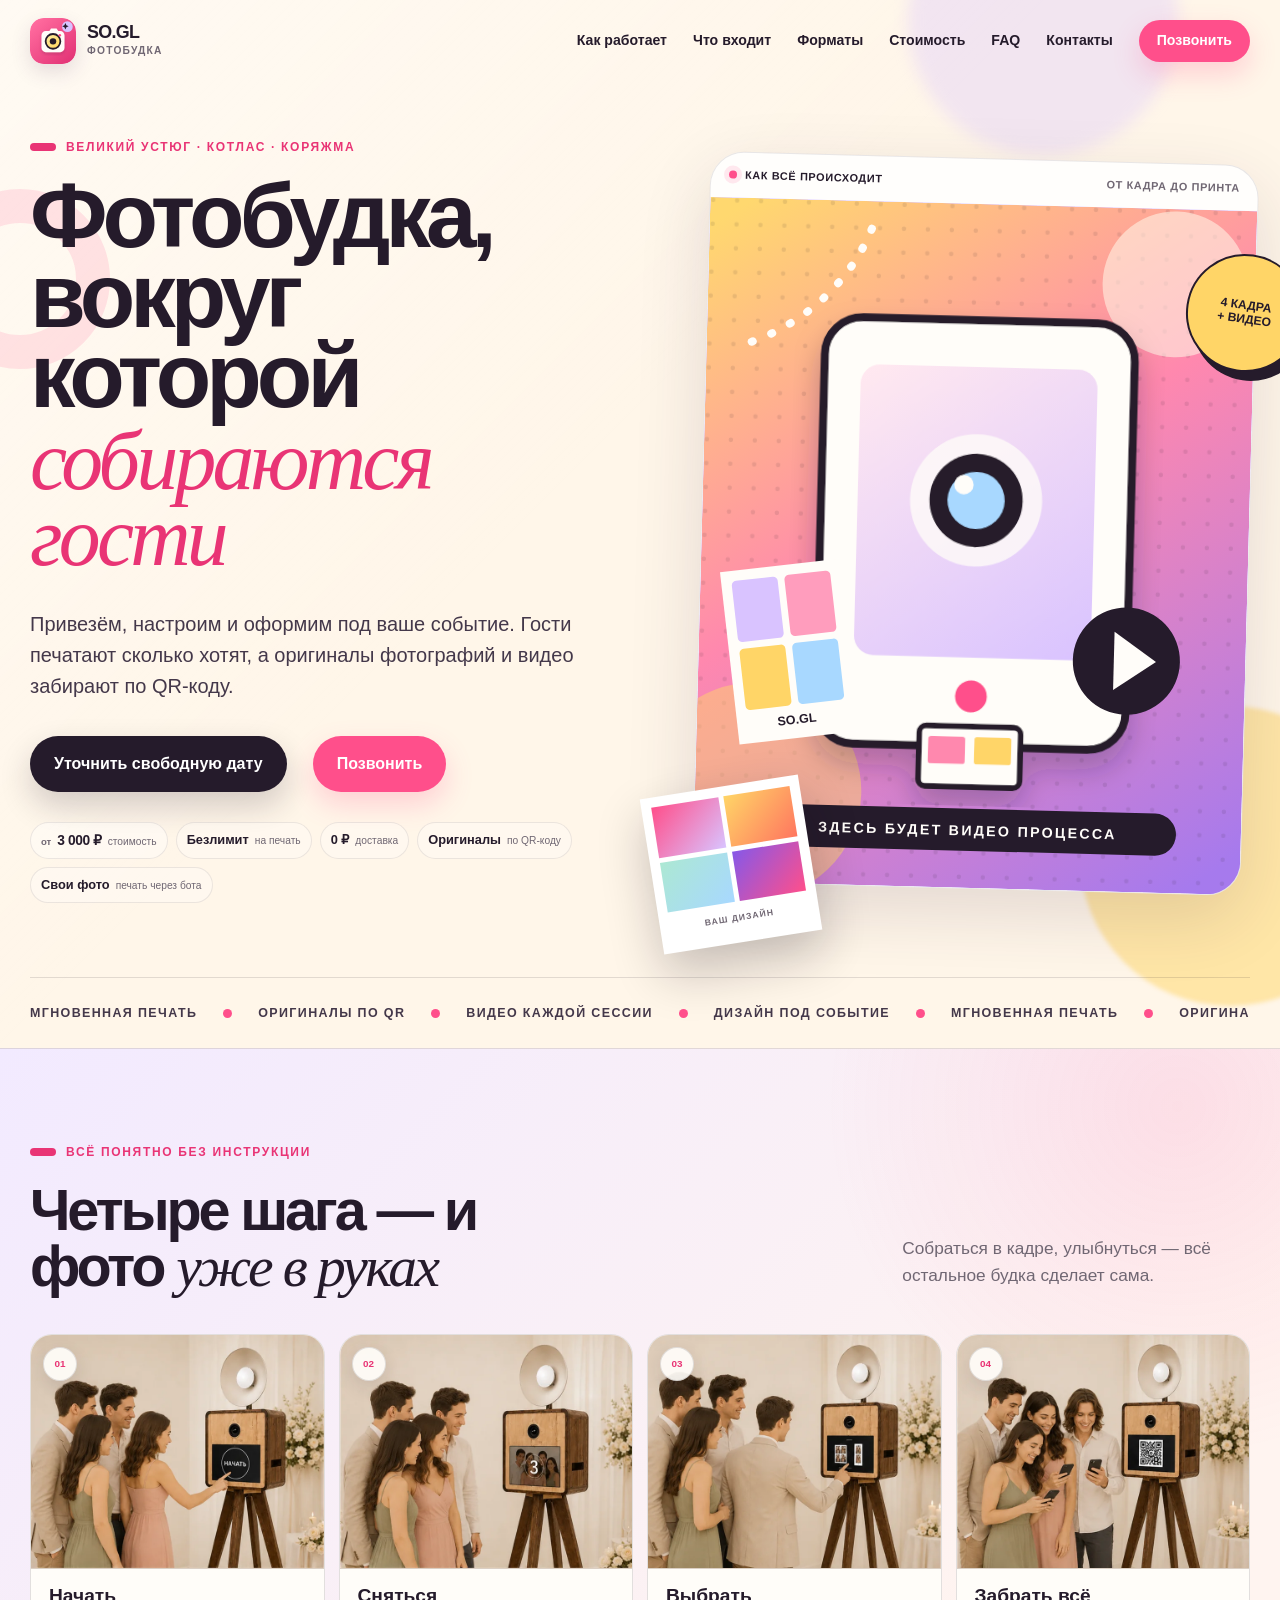
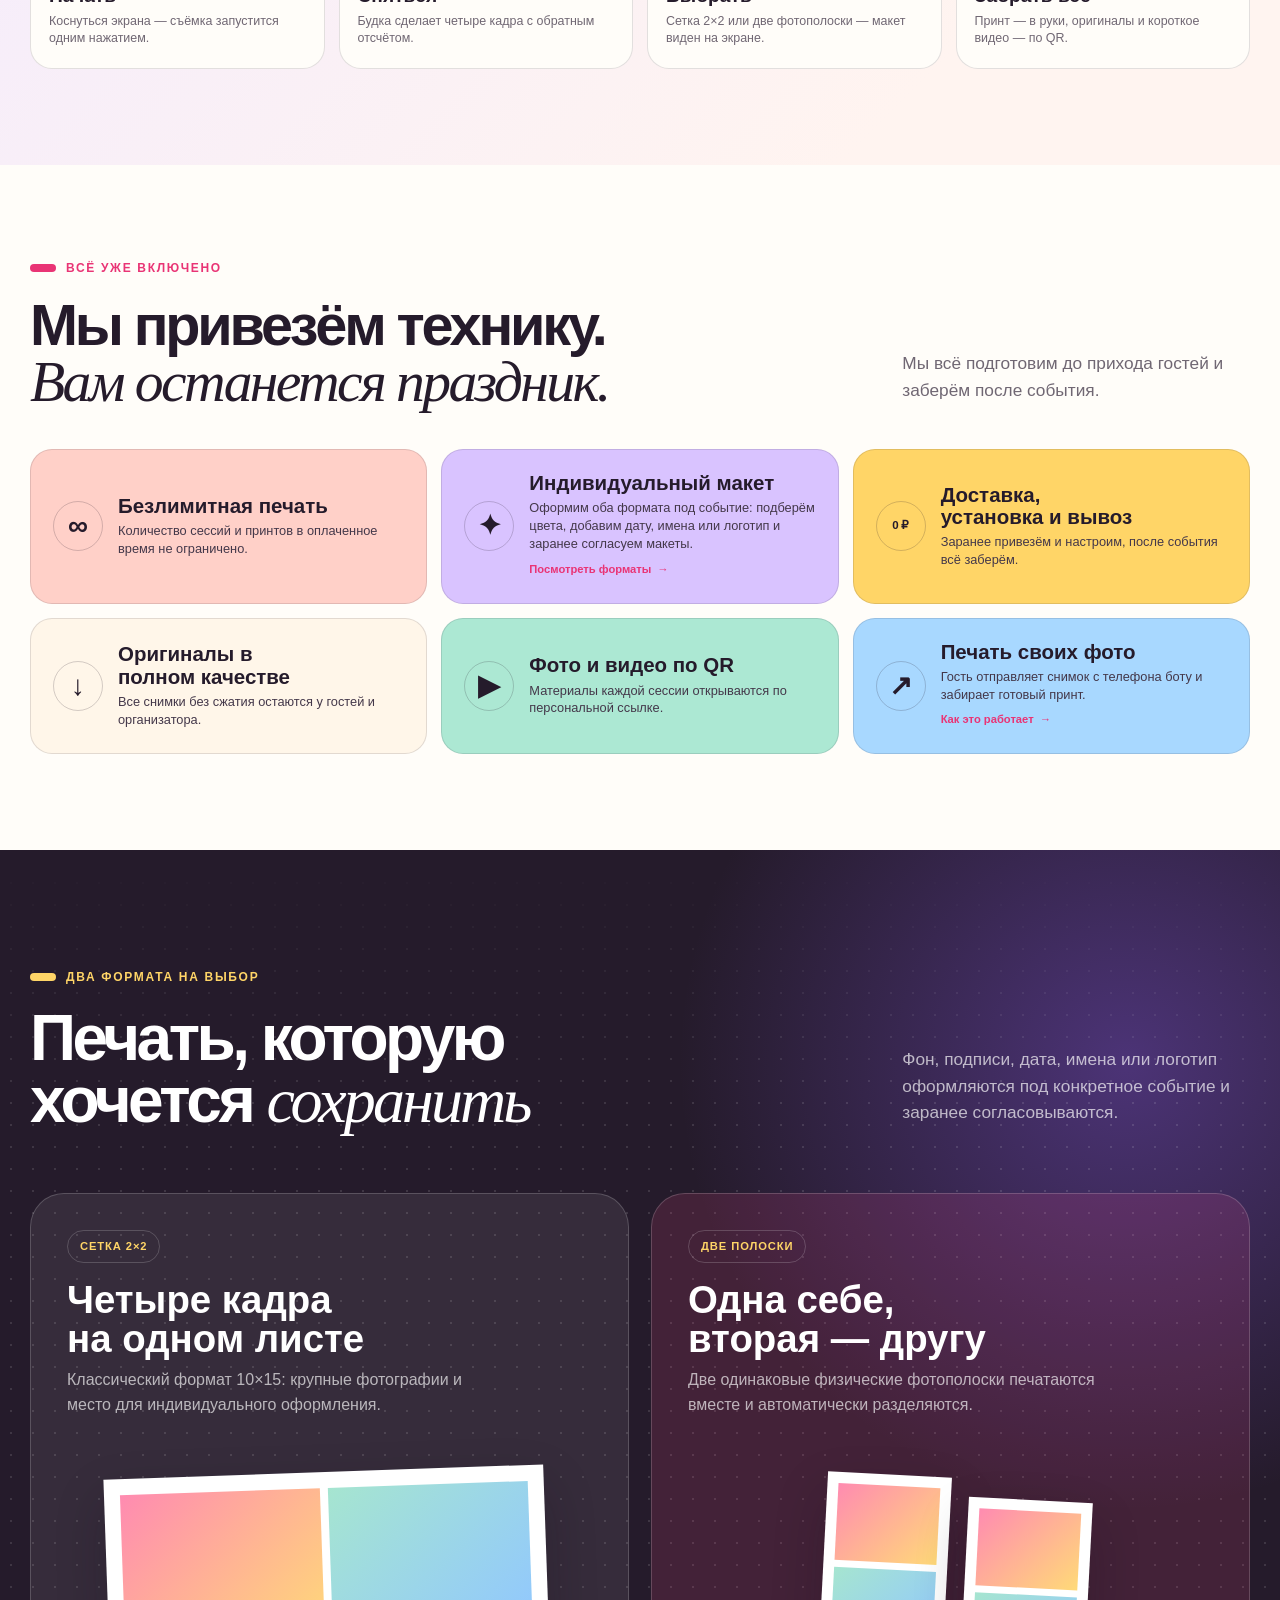
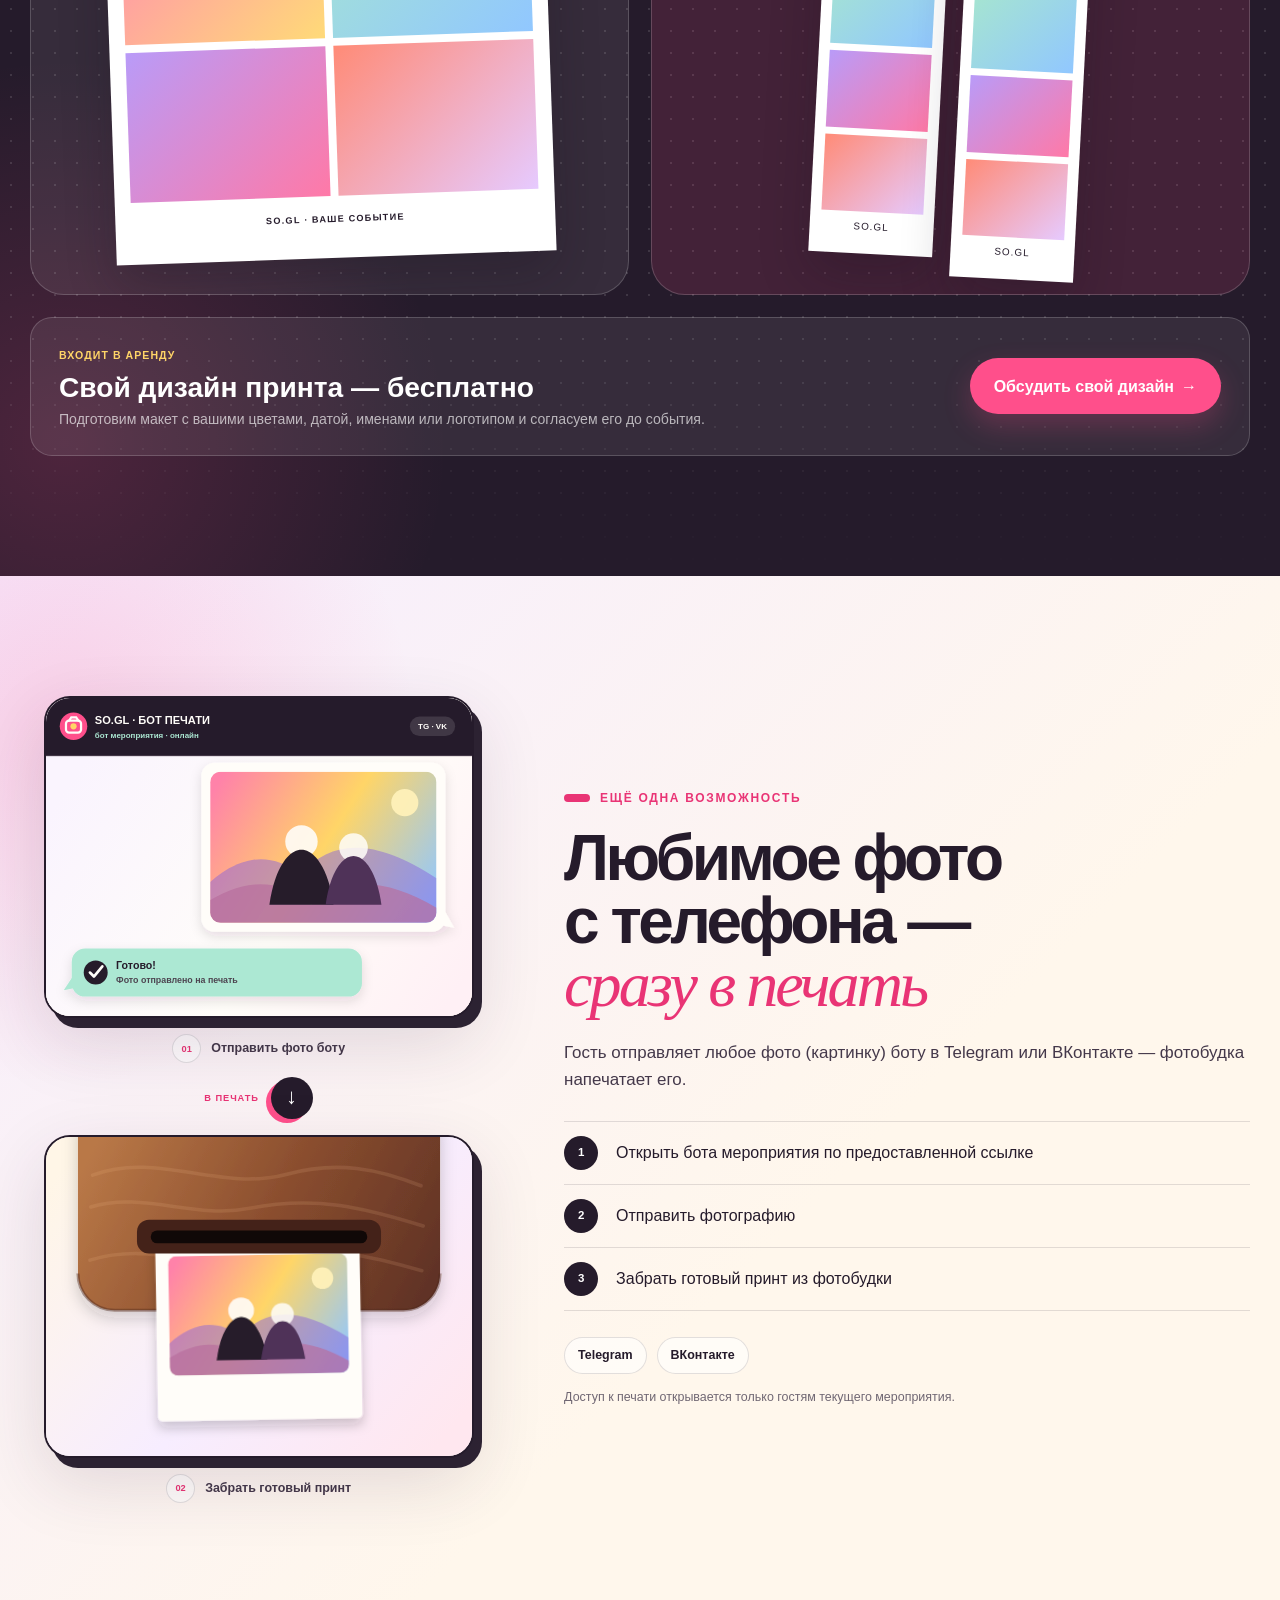
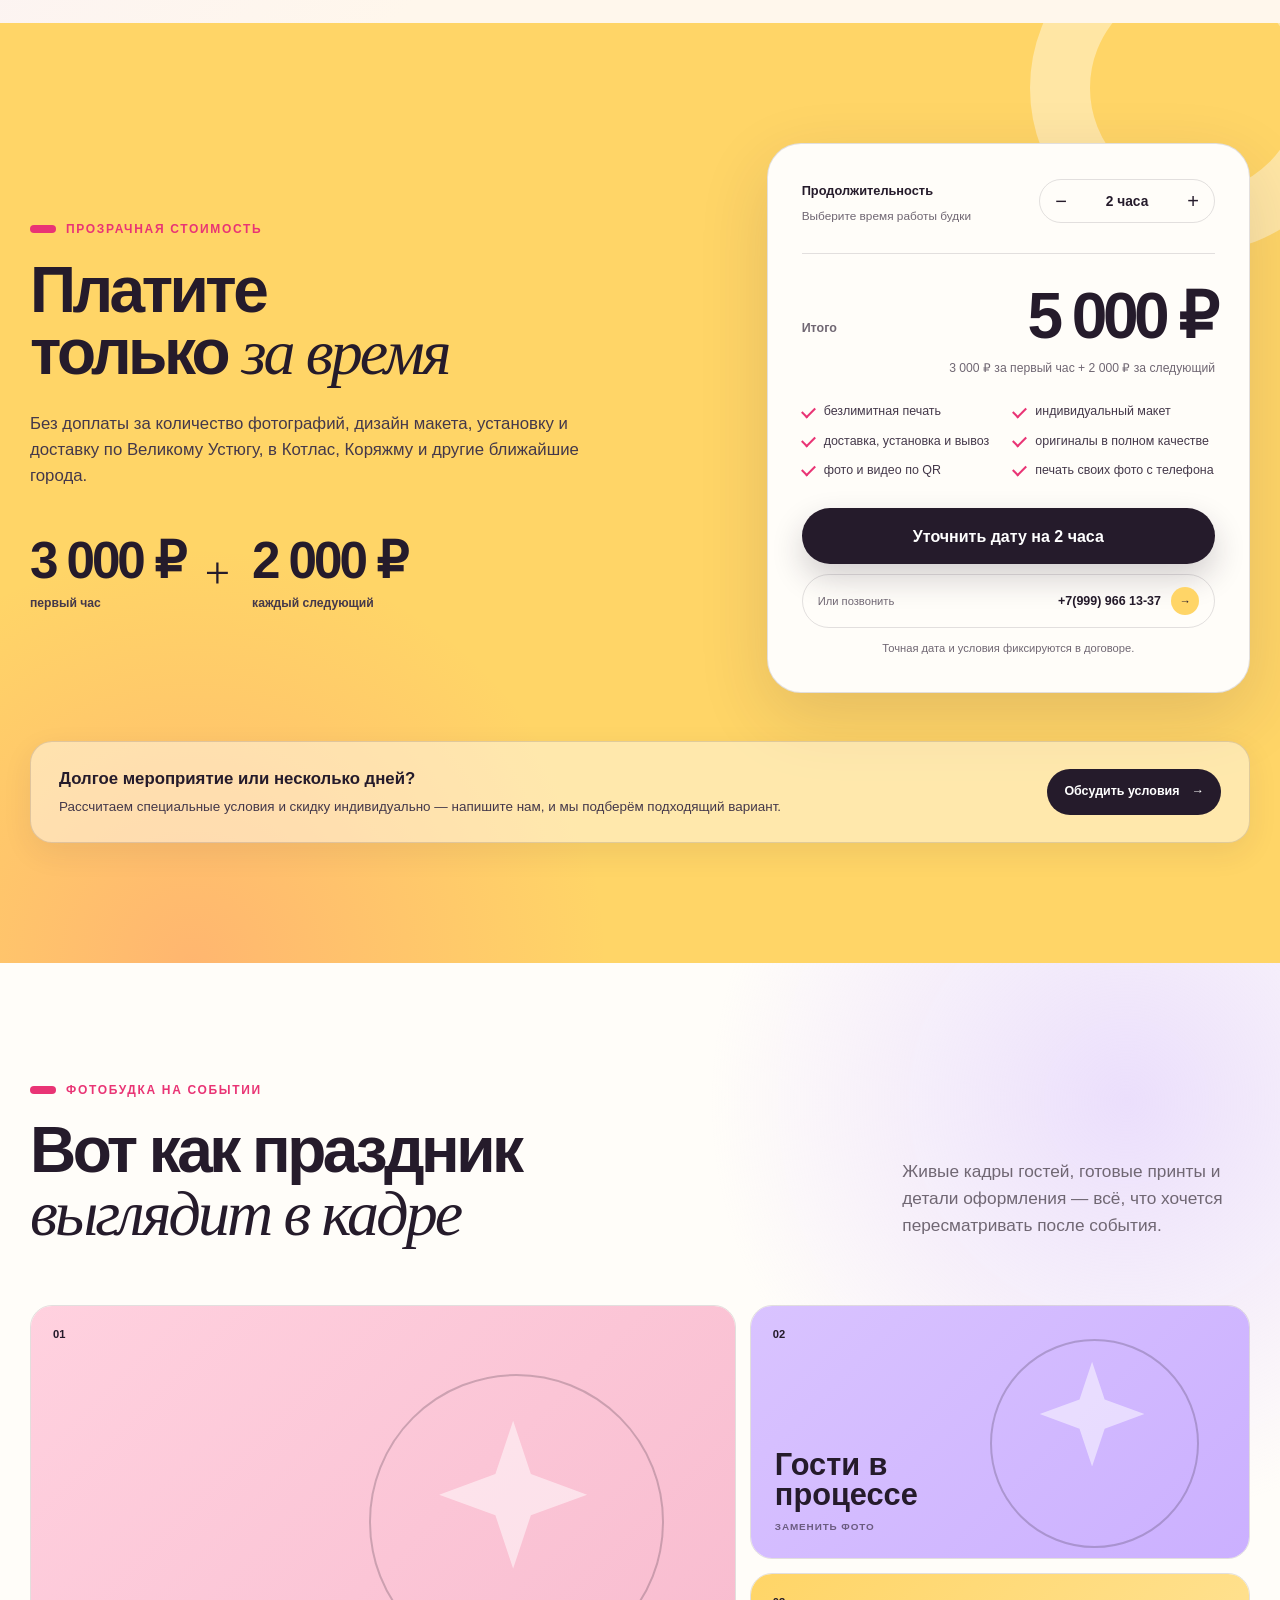
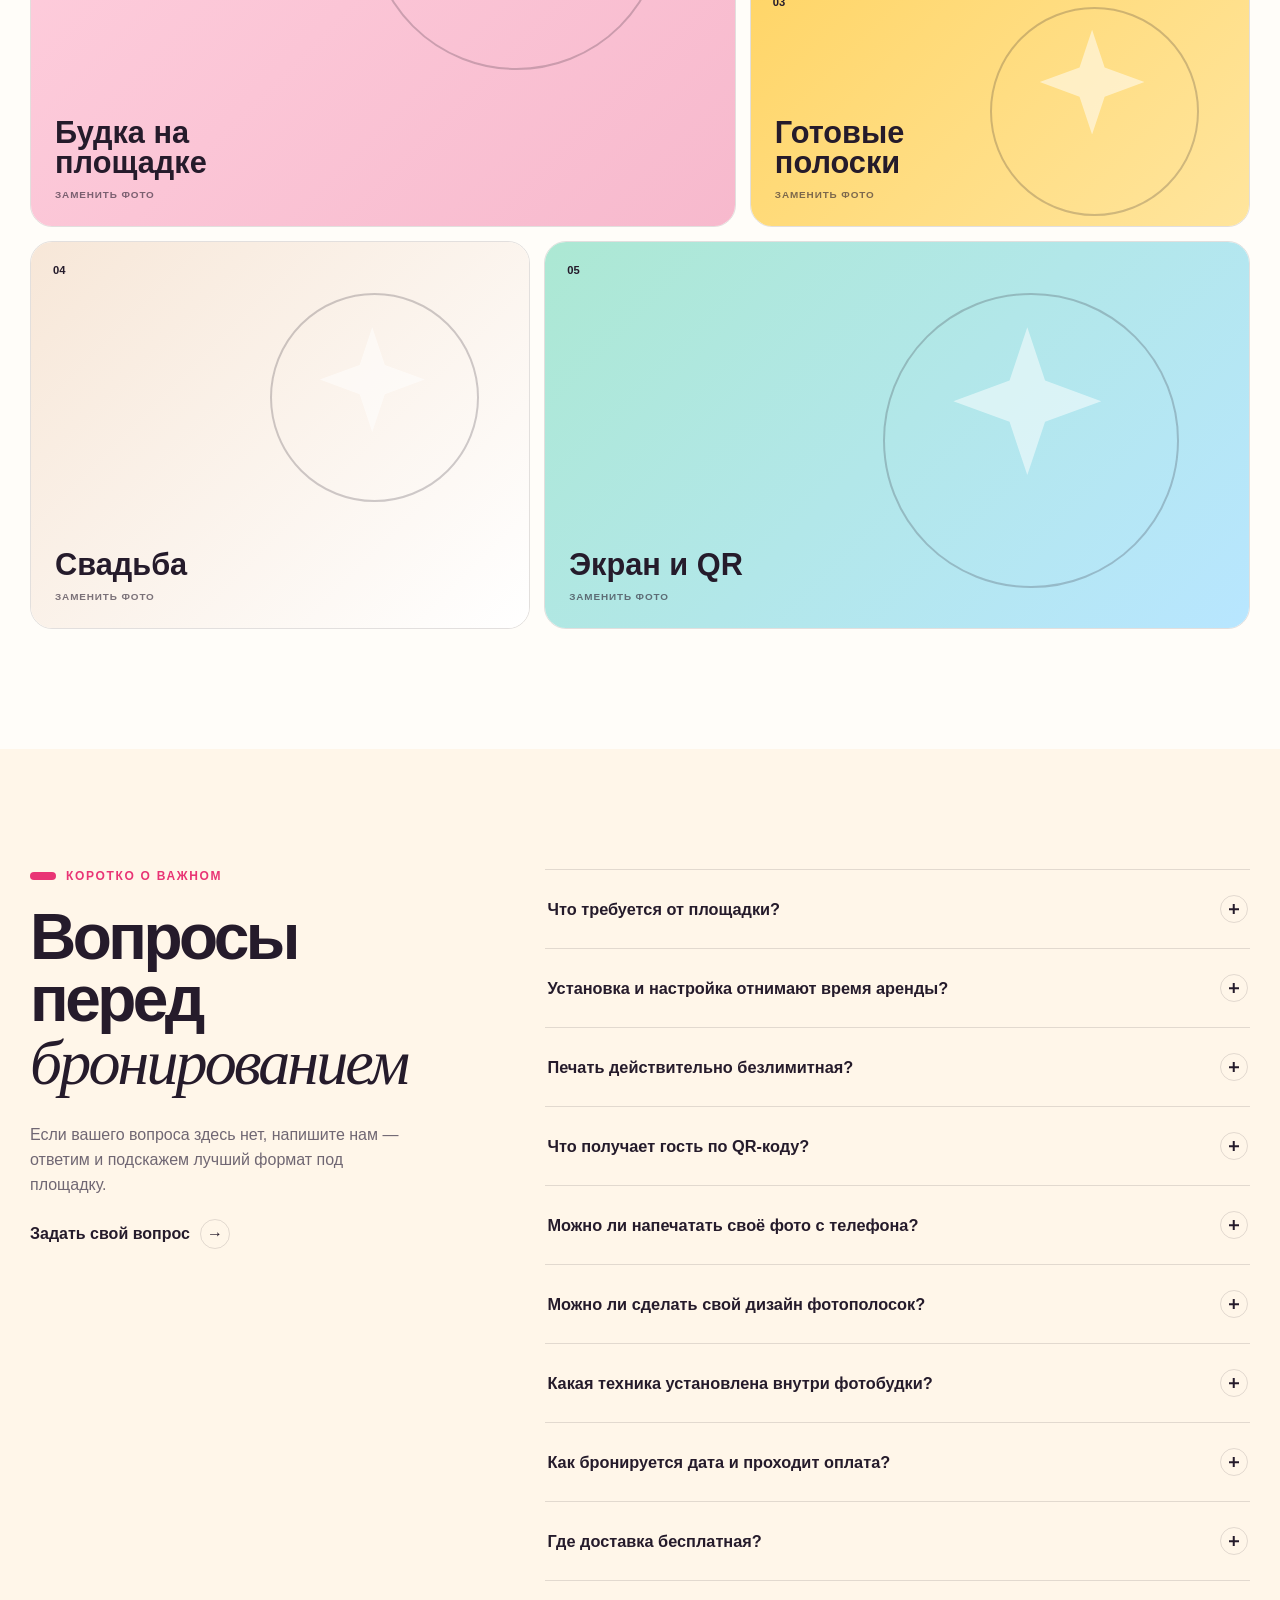
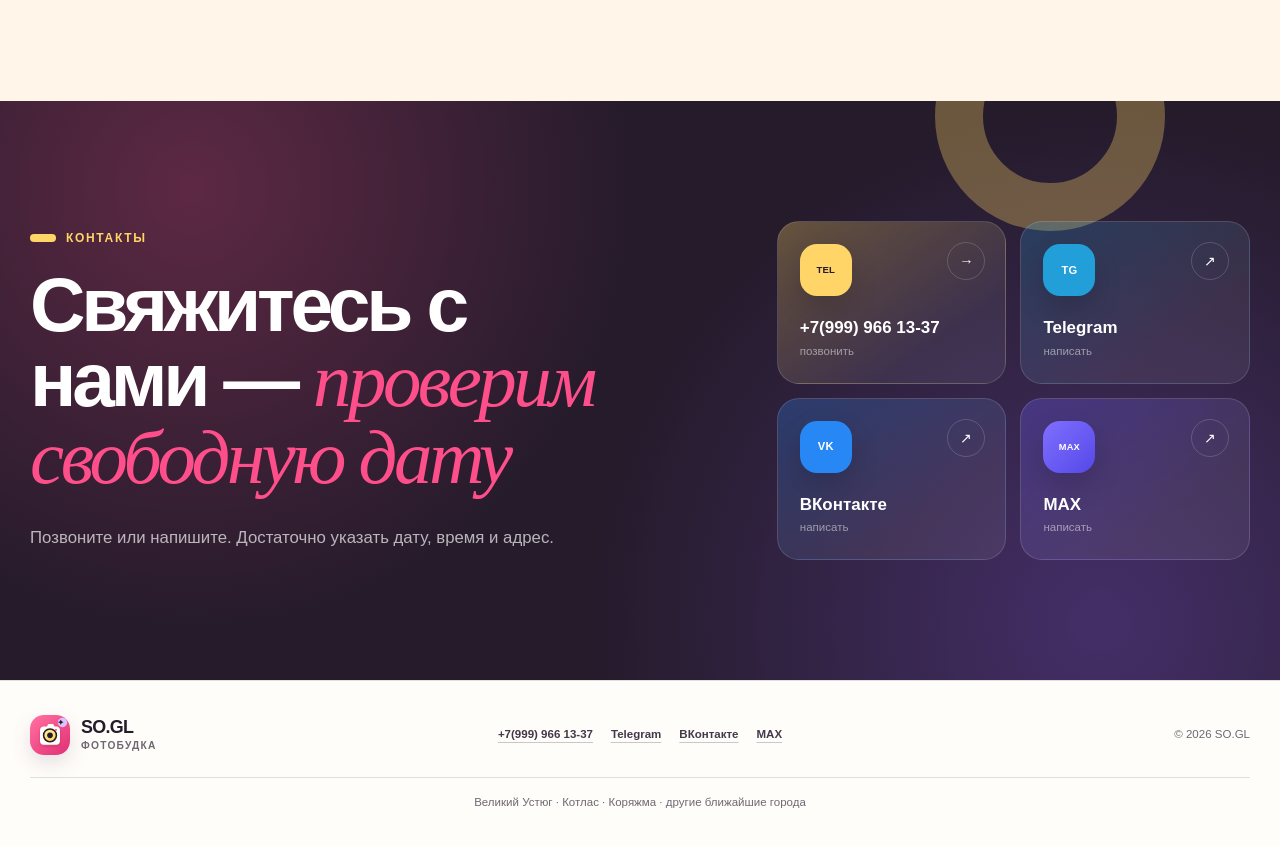
==== commit febd4c4f: "1" ====
--- a/index.html
+++ b/index.html
@@ -8,7 +8,8 @@
     <meta name="theme-color" content="#fff8ef">
     <meta name="robots" content="index,follow">
     <link rel="canonical" href="https://so.gl/">
-    <link rel="icon" href="assets/logo-placeholder.svg" type="image/svg+xml">
+    <!-- Увеличивайте v у локальных ассетов после их изменения, чтобы сбросить кеш. -->
+    <link rel="icon" href="assets/logo-placeholder.svg?v=20260728-1" type="image/svg+xml">
 
     <meta property="og:locale" content="ru_RU">
     <meta property="og:type" content="website">
@@ -17,7 +18,7 @@
     <meta property="og:description" content="Фотобудка в Великом Устюге, Котласе, Коряжме и других ближайших городах. Безлимитные принты, фото и видео по QR-коду, бесплатная доставка.">
     <meta property="og:url" content="https://so.gl/">
 
-    <link rel="stylesheet" href="style.css">
+    <link rel="stylesheet" href="style.css?v=20260728-1">
     <script>
         document.documentElement.classList.remove('no-js');
         document.documentElement.classList.add('js');
@@ -43,7 +44,7 @@
     <header class="site-header" data-header>
         <div class="shell site-header__inner">
             <a class="brand" href="#top" aria-label="SO.GL Фотобудка — на главную">
-                <img class="brand__mark" src="assets/logo-placeholder.svg" width="46" height="46" alt="">
+                <img class="brand__mark" src="assets/logo-placeholder.svg?v=20260728-1" width="46" height="46" alt="">
                 <span class="brand__words">
                     <strong>SO.GL</strong>
                     <small>фотобудка</small>
@@ -57,8 +58,8 @@
 
             <nav class="site-nav" id="site-nav" aria-label="Основная навигация" data-nav>
                 <a href="#how">Как работает</a>
+                <a href="#included">Что входит</a>
                 <a href="#formats">Форматы</a>
-                <a href="#included">Что входит</a>
                 <a href="#pricing">Стоимость</a>
                 <a href="#faq">FAQ</a>
                 <a href="#booking">Контакты</a>
@@ -87,7 +88,7 @@
                         <div class="video-frame video-frame--hero">
                             <video
                                 data-config-video="hero"
-                                poster="assets/hero-video-poster.svg"
+                                poster="assets/hero-video-poster.svg?v=20260728-1"
                                 muted
                                 loop
                                 playsinline
@@ -115,21 +116,13 @@
                     </div>
 
                     <ul class="hero__facts" aria-label="Основные условия">
-                        <li class="hero__fact--rates">
-                            <div class="hero__rate">
-                                <div class="hero__fact-prices">
-                                    <s data-first-hour-old hidden>3 000 ₽</s>
-                                    <strong data-first-hour-price>3 000 ₽</strong>
-                                </div>
-                                <span>первый час</span>
+                        <li class="hero__fact--price">
+                            <div class="hero__fact-price">
+                                <small>от</small>
+                                <s data-first-hour-old hidden>3 000 ₽</s>
+                                <strong data-first-hour-price>3 000 ₽</strong>
                             </div>
-                            <div class="hero__rate">
-                                <div class="hero__fact-prices">
-                                    <s data-extra-hour-old hidden>2 000 ₽</s>
-                                    <strong data-extra-hour-price>2 000 ₽</strong>
-                                </div>
-                                <span>каждый следующий</span>
-                            </div>
+                            <span>стоимость</span>
                         </li>
                         <li>
                             <strong>Безлимит</strong>
@@ -141,11 +134,11 @@
                         </li>
                         <li>
                             <strong>Оригиналы</strong>
-                            <span>фото и видео по QR</span>
+                            <span>по QR-коду</span>
                         </li>
                         <li>
                             <strong>Свои фото</strong>
-                            <span>печать с телефона</span>
+                            <span>печать через бота</span>
                         </li>
                     </ul>
                 </div>
@@ -171,28 +164,28 @@
                         <p class="eyebrow">Всё понятно без инструкции</p>
                         <h2 id="how-title">Четыре шага — и фото <em>уже в руках</em></h2>
                     </div>
-                    <p><strong>Один подход к будке — три воспоминания:</strong> принт остаётся в руках, а оригиналы и короткое видео открываются в телефоне.</p>
+                    <p>Собраться в кадре, улыбнуться — всё остальное будка сделает сама.</p>
                 </div>
 
                 <ol class="process-list">
                     <li data-reveal>
                         <span class="process-list__number">01</span>
-                        <div class="process-list__photo"><img src="assets/images/process-01-start.webp" width="700" height="560" loading="lazy" decoding="async" alt="Гость нажимает кнопку «Начать» на экране фотобудки"></div>
+                        <div class="process-list__photo"><img src="assets/images/process-01-start.webp?v=20260728-1" width="700" height="560" loading="lazy" decoding="async" alt="Гость нажимает кнопку «Начать» на экране фотобудки"></div>
                         <div class="process-list__copy"><h3>Начать</h3><p>Коснуться экрана — съёмка запустится одним нажатием.</p></div>
                     </li>
                     <li data-reveal>
                         <span class="process-list__number">02</span>
-                        <div class="process-list__photo"><img src="assets/images/process-02-countdown.webp" width="700" height="560" loading="lazy" decoding="async" alt="Гости позируют перед фотобудкой во время обратного отсчёта"></div>
+                        <div class="process-list__photo"><img src="assets/images/process-02-countdown.webp?v=20260728-1" width="700" height="560" loading="lazy" decoding="async" alt="Гости позируют перед фотобудкой во время обратного отсчёта"></div>
                         <div class="process-list__copy"><h3>Сняться</h3><p>Будка сделает четыре кадра с обратным отсчётом.</p></div>
                     </li>
                     <li data-reveal>
                         <span class="process-list__number">03</span>
-                        <div class="process-list__photo"><img src="assets/images/process-03-layout.webp" width="700" height="560" loading="lazy" decoding="async" alt="Гость выбирает макет снимка на сенсорном экране"></div>
+                        <div class="process-list__photo"><img src="assets/images/process-03-layout.webp?v=20260728-1" width="700" height="560" loading="lazy" decoding="async" alt="Гость выбирает макет снимка на сенсорном экране"></div>
                         <div class="process-list__copy"><h3>Выбрать</h3><p>Сетка 2×2 или две фотополоски — макет виден на экране.</p></div>
                     </li>
                     <li data-reveal>
                         <span class="process-list__number">04</span>
-                        <div class="process-list__photo"><img src="assets/images/process-04-qr.webp" width="700" height="560" loading="lazy" decoding="async" alt="Гости открывают фотографии по QR-коду на телефонах"></div>
+                        <div class="process-list__photo"><img src="assets/images/process-04-qr.webp?v=20260728-1" width="700" height="560" loading="lazy" decoding="async" alt="Гости открывают фотографии по QR-коду на телефонах"></div>
                         <div class="process-list__copy"><h3>Забрать всё</h3><p>Принт — в руки, оригиналы и короткое видео — по QR.</p></div>
                     </li>
                 </ol>
@@ -206,7 +199,7 @@
                         <p class="eyebrow">Всё уже включено</p>
                         <h2 id="included-title">Мы привезём технику.<br><em>Вам останется праздник.</em></h2>
                     </div>
-                    <p>Цена считается только по времени работы. Доставка по Великому Устюгу, в Котлас, Коряжму и другие ближайшие города уже включена.</p>
+                    <p>Мы всё подготовим до прихода гостей и заберём после события.</p>
                 </div>
 
                 <div class="included-grid">
@@ -214,22 +207,34 @@
                         <span class="included-card__mark" aria-hidden="true">∞</span>
                         <div><h3>Безлимитная печать</h3><p>Количество сессий и принтов в оплаченное время не ограничено.</p></div>
                     </article>
-                    <article class="included-card" data-reveal>
-                        <span class="included-card__mark" aria-hidden="true">◎</span>
-                        <div><h3>Камера Canon</h3><p>Полноценная камера и live-view на большом сенсорном экране.</p></div>
-                    </article>
-                    <article class="included-card included-card--lilac" data-reveal>
+                    <a class="included-card included-card--lilac included-card--link" href="#formats" data-reveal>
                         <span class="included-card__mark" aria-hidden="true">✦</span>
-                        <div><h3>Дизайн принта</h3><p>Имена, дата, фирменные цвета или логотип вашего события.</p></div>
+                        <div>
+                            <h3>Индивидуальный макет</h3>
+                            <p>Оформим оба формата под событие: подберём цвета, добавим дату, имена или логотип и заранее согласуем макеты.</p>
+                            <span class="included-card__link-label">Посмотреть форматы <i aria-hidden="true">→</i></span>
+                        </div>
+                    </a>
+                    <article class="included-card included-card--yellow" data-reveal>
+                        <span class="included-card__mark included-card__mark--price" aria-hidden="true">0 ₽</span>
+                        <div><h3>Доставка, установка и вывоз</h3><p>Заранее привезём и настроим, после события всё заберём.</p></div>
                     </article>
                     <article class="included-card" data-reveal>
-                        <span class="included-card__mark" aria-hidden="true">⌁</span>
-                        <div><h3>QR-галерея</h3><p>Оригиналы фотографий и видео каждой сессии доступны с телефона.</p></div>
+                        <span class="included-card__mark" aria-hidden="true">↓</span>
+                        <div><h3>Оригиналы в полном качестве</h3><p>Все снимки без сжатия остаются у гостей и организатора.</p></div>
                     </article>
-                    <article class="included-card included-card--wide included-card--yellow" data-reveal>
-                        <span class="included-card__mark included-card__mark--price" aria-hidden="true">0 ₽</span>
-                        <div><h3>Доставка, установка и вывоз</h3><p>Приедем заранее, подготовим будку к началу события и после всё заберём — без доплат.</p></div>
+                    <article class="included-card included-card--mint" data-reveal>
+                        <span class="included-card__mark" aria-hidden="true">▶</span>
+                        <div><h3>Фото и видео по QR</h3><p>Материалы каждой сессии открываются по персональной ссылке.</p></div>
                     </article>
+                    <a class="included-card included-card--blue included-card--link" href="#phone-print" data-reveal>
+                        <span class="included-card__mark" aria-hidden="true">↗</span>
+                        <div>
+                            <h3>Печать своих фото</h3>
+                            <p>Гость отправляет снимок с телефона боту и забирает готовый принт.</p>
+                            <span class="included-card__link-label">Как это работает <i aria-hidden="true">→</i></span>
+                        </div>
+                    </a>
                 </div>
             </div>
         </section>
@@ -293,7 +298,7 @@
                         <div class="bot-flow__media">
                             <video
                                 data-config-video="bot"
-                                poster="assets/bot-video-poster.svg"
+                                poster="assets/bot-video-poster.svg?v=20260728-1"
                                 muted
                                 loop
                                 playsinline
@@ -313,7 +318,7 @@
 
                     <figure class="bot-flow__card bot-flow__card--print">
                         <div class="bot-flow__media">
-                            <img src="assets/bot-print-output.svg" alt="Фотография выходит готовым принтом из фотобудки">
+                            <img src="assets/bot-print-output.svg?v=20260728-1" alt="Фотография выходит готовым принтом из фотобудки">
                         </div>
                         <figcaption><span>02</span><strong>Забрать готовый принт</strong></figcaption>
                     </figure>
@@ -390,8 +395,8 @@
                     <ul class="check-list">
                         <li>безлимитная печать</li>
                         <li>индивидуальный макет</li>
-                        <li>доставка и установка</li>
-                        <li>доступ до оригиналов</li>
+                        <li>доставка, установка и вывоз</li>
+                        <li>оригиналы в полном качестве</li>
                         <li>фото и видео по QR</li>
                         <li>печать своих фото с телефона</li>
                     </ul>
@@ -536,7 +541,7 @@
     <footer class="site-footer">
         <div class="shell site-footer__grid">
             <a class="brand brand--footer" href="#top" aria-label="SO.GL Фотобудка — наверх">
-                <img class="brand__mark" src="assets/logo-placeholder.svg" width="46" height="46" alt="">
+                <img class="brand__mark" src="assets/logo-placeholder.svg?v=20260728-1" width="46" height="46" alt="">
                 <span class="brand__words"><strong>SO.GL</strong><small>фотобудка</small></span>
             </a>
             <nav class="site-footer__contacts" aria-label="Контакты в подвале сайта">
@@ -552,6 +557,6 @@
 
     <a class="mobile-cta" href="#booking" data-mobile-cta>Связаться с нами <span aria-hidden="true">→</span></a>
 
-    <script src="app.js" defer></script>
+    <script src="app.js?v=20260728-1" defer></script>
 </body>
 </html>
--- a/style.css
+++ b/style.css
@@ -473,7 +473,7 @@
 .hero {
     position: relative;
     overflow: hidden;
-    padding: calc(var(--header-height) + 74px) 0 0;
+    padding: calc(var(--header-height) + 58px) 0 0;
     background:
         linear-gradient(135deg, rgba(255, 255, 255, 0.45), transparent 45%),
         var(--cream);
@@ -499,11 +499,12 @@
 }
 
 .hero__orb--one {
-    top: -90px;
-    right: 10%;
-    width: 320px;
-    height: 320px;
-    background: rgba(217, 195, 255, 0.64);
+    top: -115px;
+    right: 8%;
+    width: 270px;
+    height: 270px;
+    background: rgba(217, 195, 255, 0.34);
+    filter: blur(8px);
 }
 
 .hero__orb--two {
@@ -565,43 +566,31 @@
 }
 
 .hero__facts {
-    display: grid;
-    grid-template-columns: minmax(240px, 1.45fr) repeat(2, minmax(100px, 0.75fr));
-    grid-template-rows: 1fr 1fr;
-    gap: 10px;
-    margin: 52px 0 0;
+    display: flex;
+    flex-wrap: wrap;
+    gap: 8px;
+    margin: 30px 0 0;
     padding: 0;
     list-style: none;
 }
 
 .hero__facts li {
-    display: flex;
+    display: inline-flex;
     min-width: 0;
-    min-height: 68px;
-    flex-direction: column;
+    min-height: 0;
+    flex: 0 1 auto;
+    align-items: baseline;
     justify-content: center;
-    padding: 11px 13px;
-    border: 1px solid var(--line);
-    border-radius: var(--radius-sm);
-    background: rgba(255, 255, 255, 0.3);
-}
-
-.hero__facts .hero__fact--rates {
-    display: grid;
-    min-height: 146px;
-    grid-row: 1 / span 2;
-    grid-template-columns: 1fr 1fr;
-    gap: 20px;
-    align-content: center;
-    padding: 12px 16px;
-    border: 1px solid var(--line);
-    border-radius: var(--radius-sm);
-    background: rgba(255, 255, 255, 0.46);
-}
-
-.hero__rate + .hero__rate {
-    padding-left: 0;
-    border-left: 0;
+    gap: 6px;
+    padding: 7px 10px;
+    border: 1px solid rgba(37, 27, 43, 0.09);
+    border-radius: 999px;
+    background: rgba(255, 255, 255, 0.28);
+    white-space: nowrap;
+}
+
+.hero__facts .hero__fact--price {
+    background: rgba(255, 255, 255, 0.38);
 }
 
 .hero__facts strong,
@@ -609,26 +598,38 @@
     display: block;
 }
 
-.hero__fact-prices {
+.hero__facts strong {
+    font-size: 0.8rem;
+    font-weight: 750;
+}
+
+.hero__facts span {
+    margin-top: 0;
+    color: var(--muted);
+    font-size: 0.64rem;
+}
+
+.hero__fact-price {
     display: flex;
     align-items: baseline;
-    gap: 7px;
-}
-
-.hero__fact-prices s {
+    gap: 6px;
+}
+
+.hero__fact-price small {
     color: var(--muted);
-    font-size: 0.7rem;
-}
-
-.hero__facts strong {
-    font-size: 1.08rem;
-    font-weight: 900;
-}
-
-.hero__facts span {
-    margin-top: 4px;
+    font-size: 0.6rem;
+    font-weight: 600;
+}
+
+.hero__fact-price s {
     color: var(--muted);
-    font-size: 0.75rem;
+    font-size: 0.6rem;
+}
+
+.hero__facts .hero__fact--price strong {
+    font-size: 0.86rem;
+    font-weight: 750;
+    letter-spacing: -0.03em;
 }
 
 .hero__visual {
@@ -827,10 +828,11 @@
     font-size: clamp(2.6rem, 4.5vw, 4.7rem);
 }
 
-.section--process .section-heading--split > p strong {
-    display: block;
-    margin-bottom: 5px;
-    color: var(--ink);
+.section--process {
+    border-top: 1px solid var(--line);
+    background:
+        radial-gradient(circle at 92% 8%, rgba(255, 79, 139, 0.12), transparent 22rem),
+        linear-gradient(135deg, #f2eaff, #fff4f0 78%);
 }
 
 .process-list {
@@ -937,13 +939,16 @@
     transform: translateY(-3px);
 }
 
-.included-card--wide {
-    grid-column: span 2;
-}
-
 .included-card--coral { background: #ffd0c8; }
 .included-card--lilac { background: var(--lilac); }
 .included-card--yellow { background: var(--yellow); }
+.included-card--mint { background: var(--mint); }
+.included-card--blue { background: var(--blue); }
+
+.included-card--link {
+    color: inherit;
+    text-decoration: none;
+}
 
 .included-card__mark {
     display: grid;
@@ -974,6 +979,25 @@
     color: var(--ink-soft);
     font-size: 0.8rem;
     line-height: 1.4;
+}
+
+.included-card__link-label {
+    display: inline-flex;
+    align-items: center;
+    gap: 6px;
+    margin-top: 8px;
+    color: var(--pink-dark);
+    font-size: 0.7rem;
+    font-weight: 900;
+}
+
+.included-card__link-label i {
+    font-style: normal;
+    transition: transform 180ms ease;
+}
+
+.included-card--link:hover .included-card__link-label i {
+    transform: translateX(3px);
 }
 
 /* Formats */
@@ -2178,17 +2202,6 @@
 
     .hero h1 {
         font-size: clamp(3.6rem, 7.5vw, 5.8rem);
-    }
-
-    .hero__facts {
-        grid-template-columns: 1fr 1fr;
-        grid-template-rows: auto;
-    }
-
-    .hero__facts .hero__fact--rates {
-        min-height: 0;
-        grid-column: 1 / -1;
-        grid-row: auto;
     }
 
     .floating-sticker {
@@ -2312,7 +2325,7 @@
     }
 
     .hero {
-        padding-top: calc(var(--header-height) + 52px);
+        padding-top: calc(var(--header-height) + 44px);
     }
 
     .hero__grid {
@@ -2347,19 +2360,6 @@
         flex-direction: column;
         gap: 16px;
         margin-top: 26px;
-    }
-
-    .hero__facts {
-        display: grid;
-        grid-template-columns: 1fr 1fr;
-        gap: 10px;
-        margin-top: 36px;
-    }
-
-    .hero__facts .hero__fact--rates {
-        grid-column: 1 / -1;
-        padding: 12px 14px;
-        border: 1px solid var(--line);
     }
 
     .floating-print--grid {
@@ -2573,51 +2573,25 @@
     }
 
     .hero__facts {
-        grid-template-columns: 1fr 1fr;
-        grid-template-rows: auto;
-        gap: 10px;
-        margin-top: 32px;
+        gap: 7px;
+        margin-top: 26px;
     }
 
     .hero__facts li {
-        min-height: 72px;
-        padding: 12px;
-    }
-
-    .hero__facts .hero__fact--rates {
-        grid-column: 1 / -1;
-        grid-row: auto;
-        gap: 0;
-        padding: 14px;
-        border: 1px solid var(--line);
-    }
-
-    .hero__rate {
-        padding-right: 12px;
-    }
-
-    .hero__rate + .hero__rate {
-        padding-right: 0;
-        padding-left: 12px;
+        min-height: 0;
+        padding: 7px 10px;
     }
 
     .hero__facts strong {
-        font-size: 1rem;
-        white-space: nowrap;
+        font-size: 0.8rem;
     }
 
     .hero__facts span {
-        font-size: 0.68rem;
-        line-height: 1.3;
-    }
-
-    .hero__fact-prices {
-        align-items: flex-start;
-        flex-direction: column;
-        gap: 1px;
-    }
-
-    .hero__fact-prices s {
+        font-size: 0.62rem;
+        line-height: 1.2;
+    }
+
+    .hero__fact-price s {
         font-size: 0.58rem;
     }
 
@@ -2779,10 +2753,8 @@
         line-height: 1.35;
     }
 
-    .included-card,
-    .included-card--wide {
+    .included-card {
         min-height: 108px;
-        grid-column: auto;
         grid-template-columns: 48px minmax(0, 1fr);
         gap: 14px;
         padding: 18px;
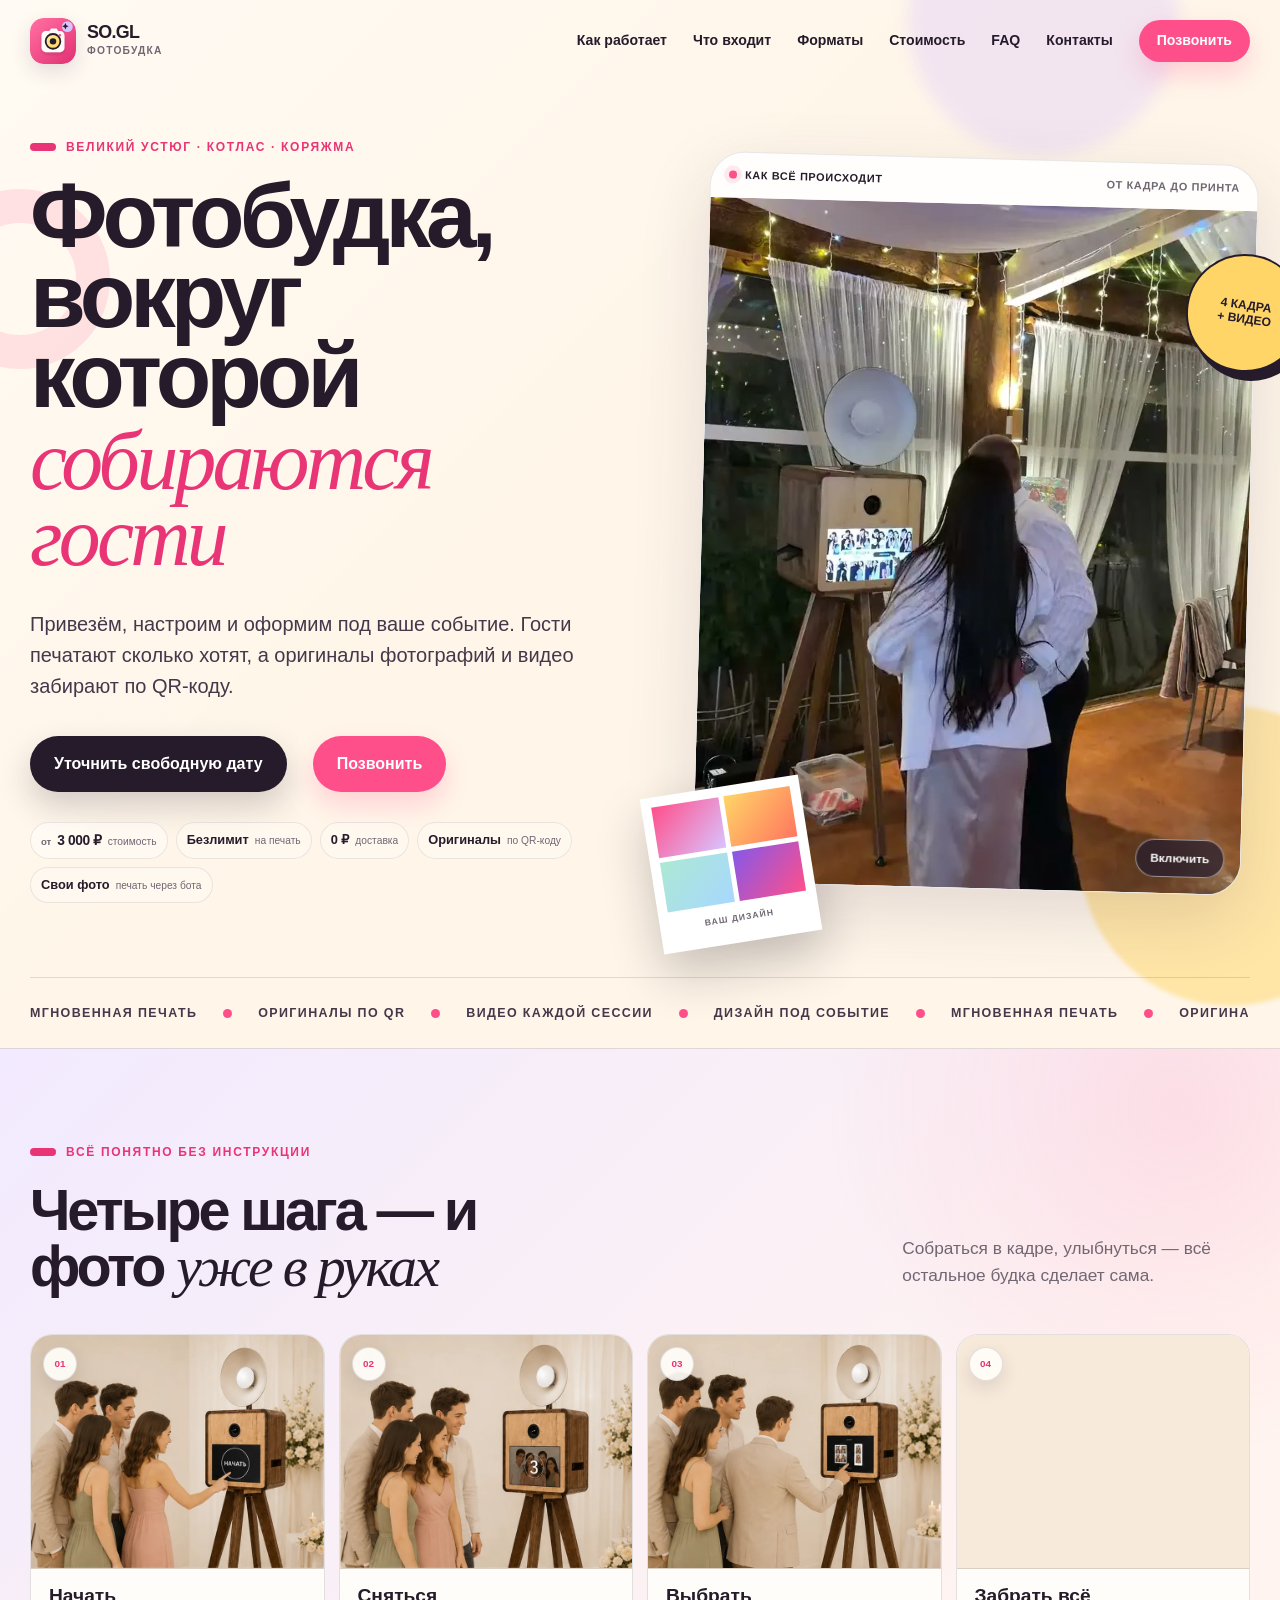
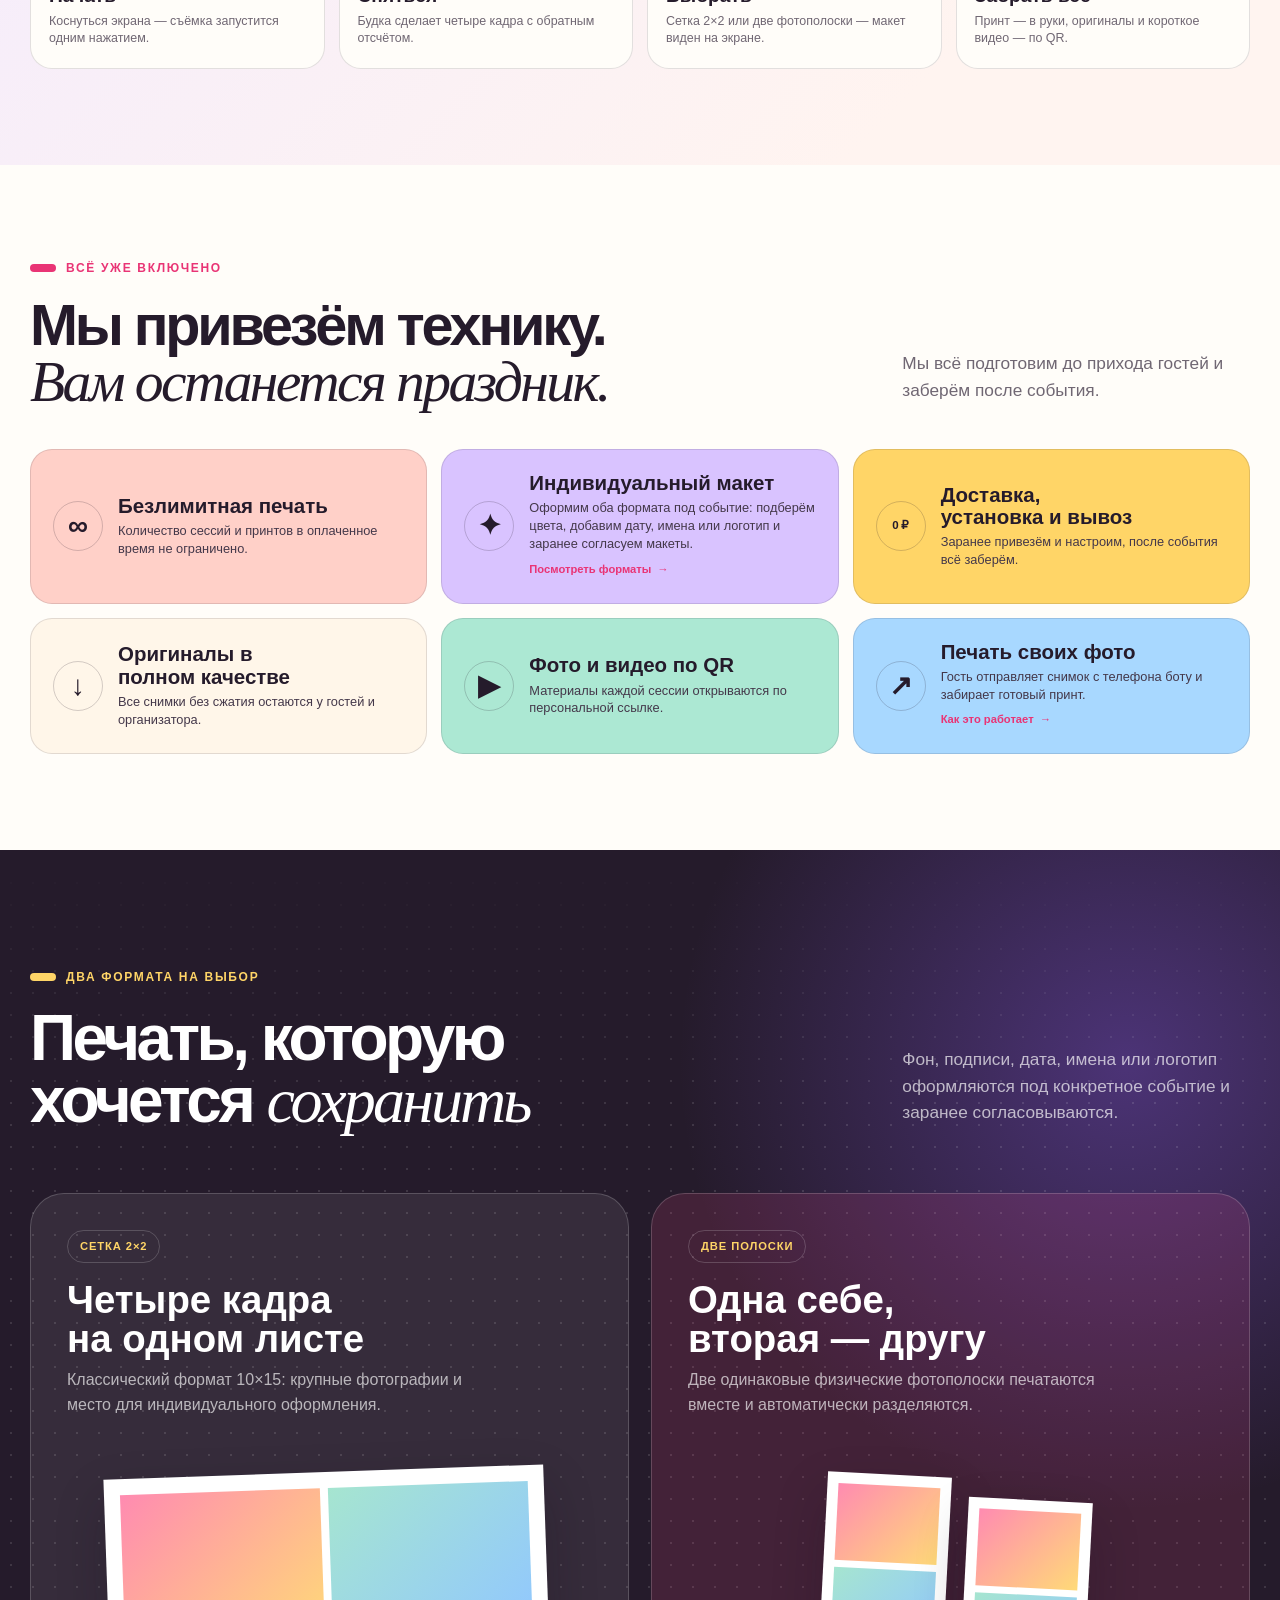
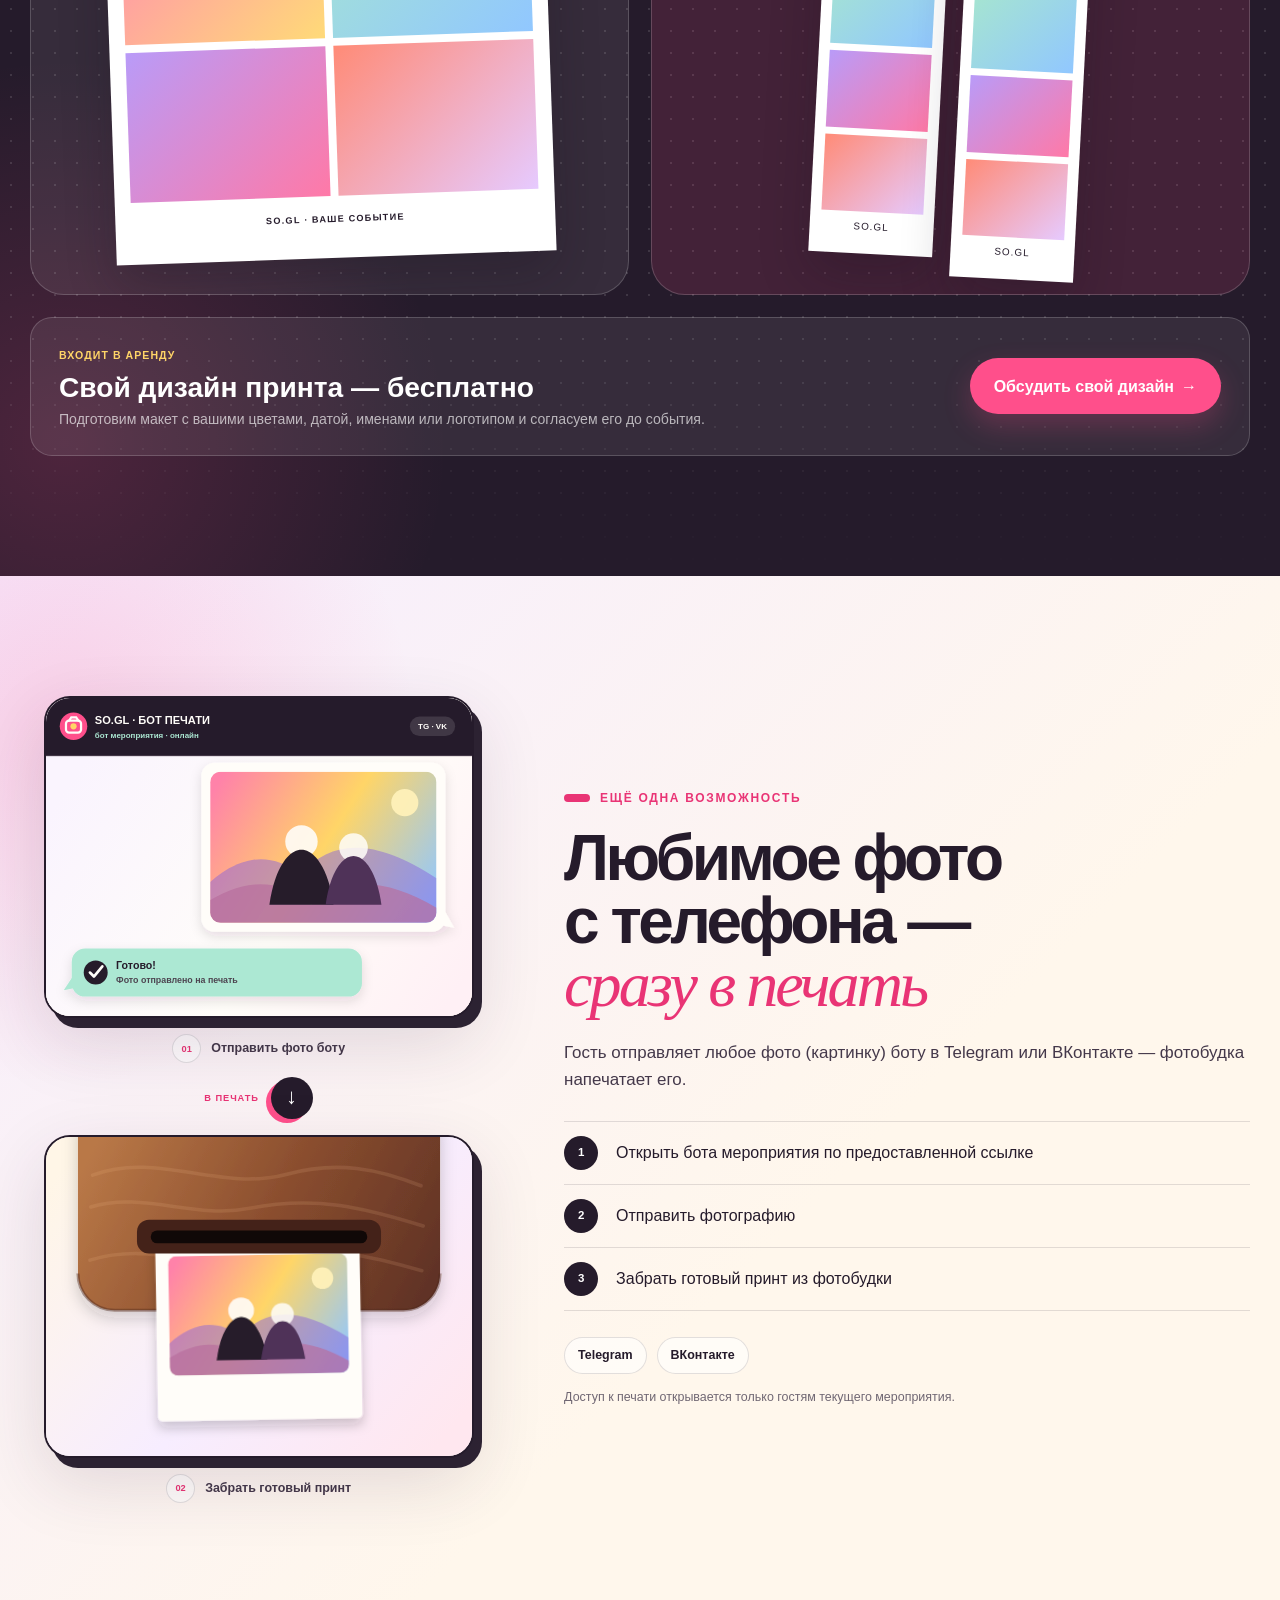
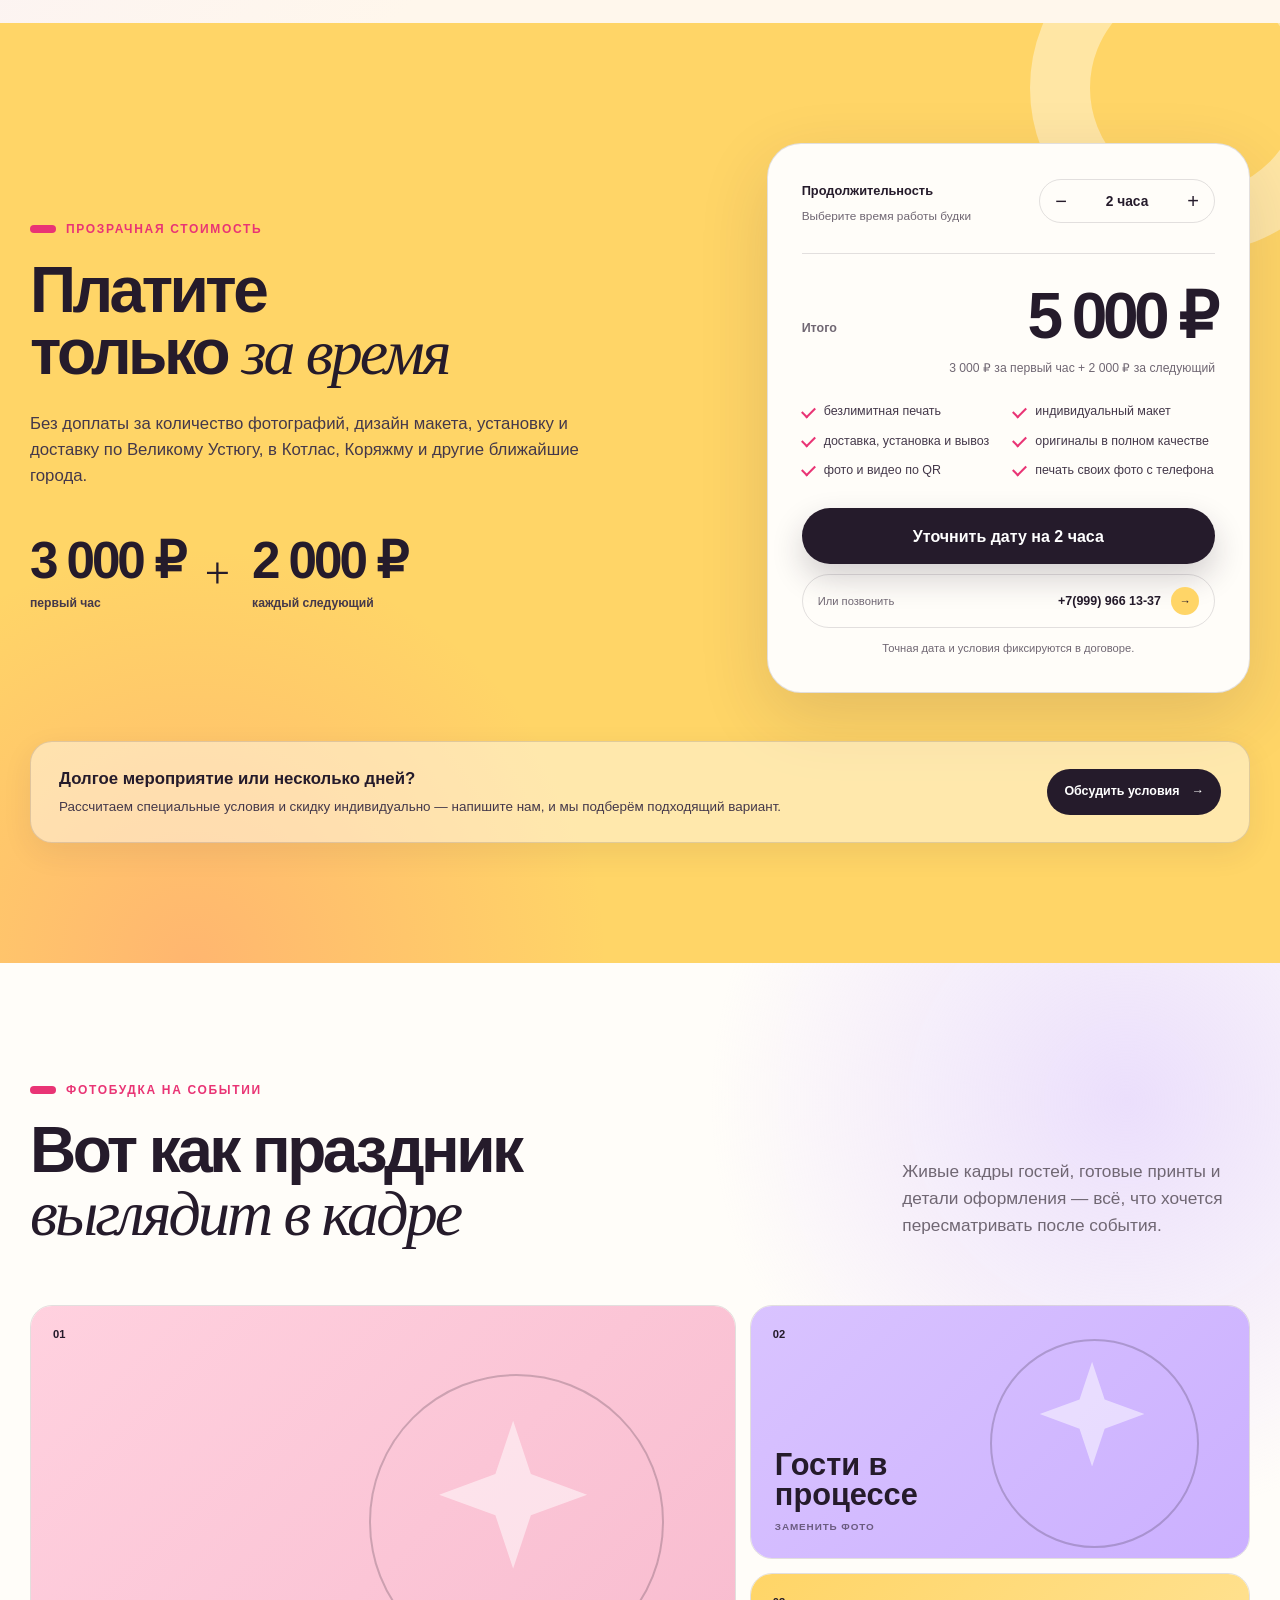
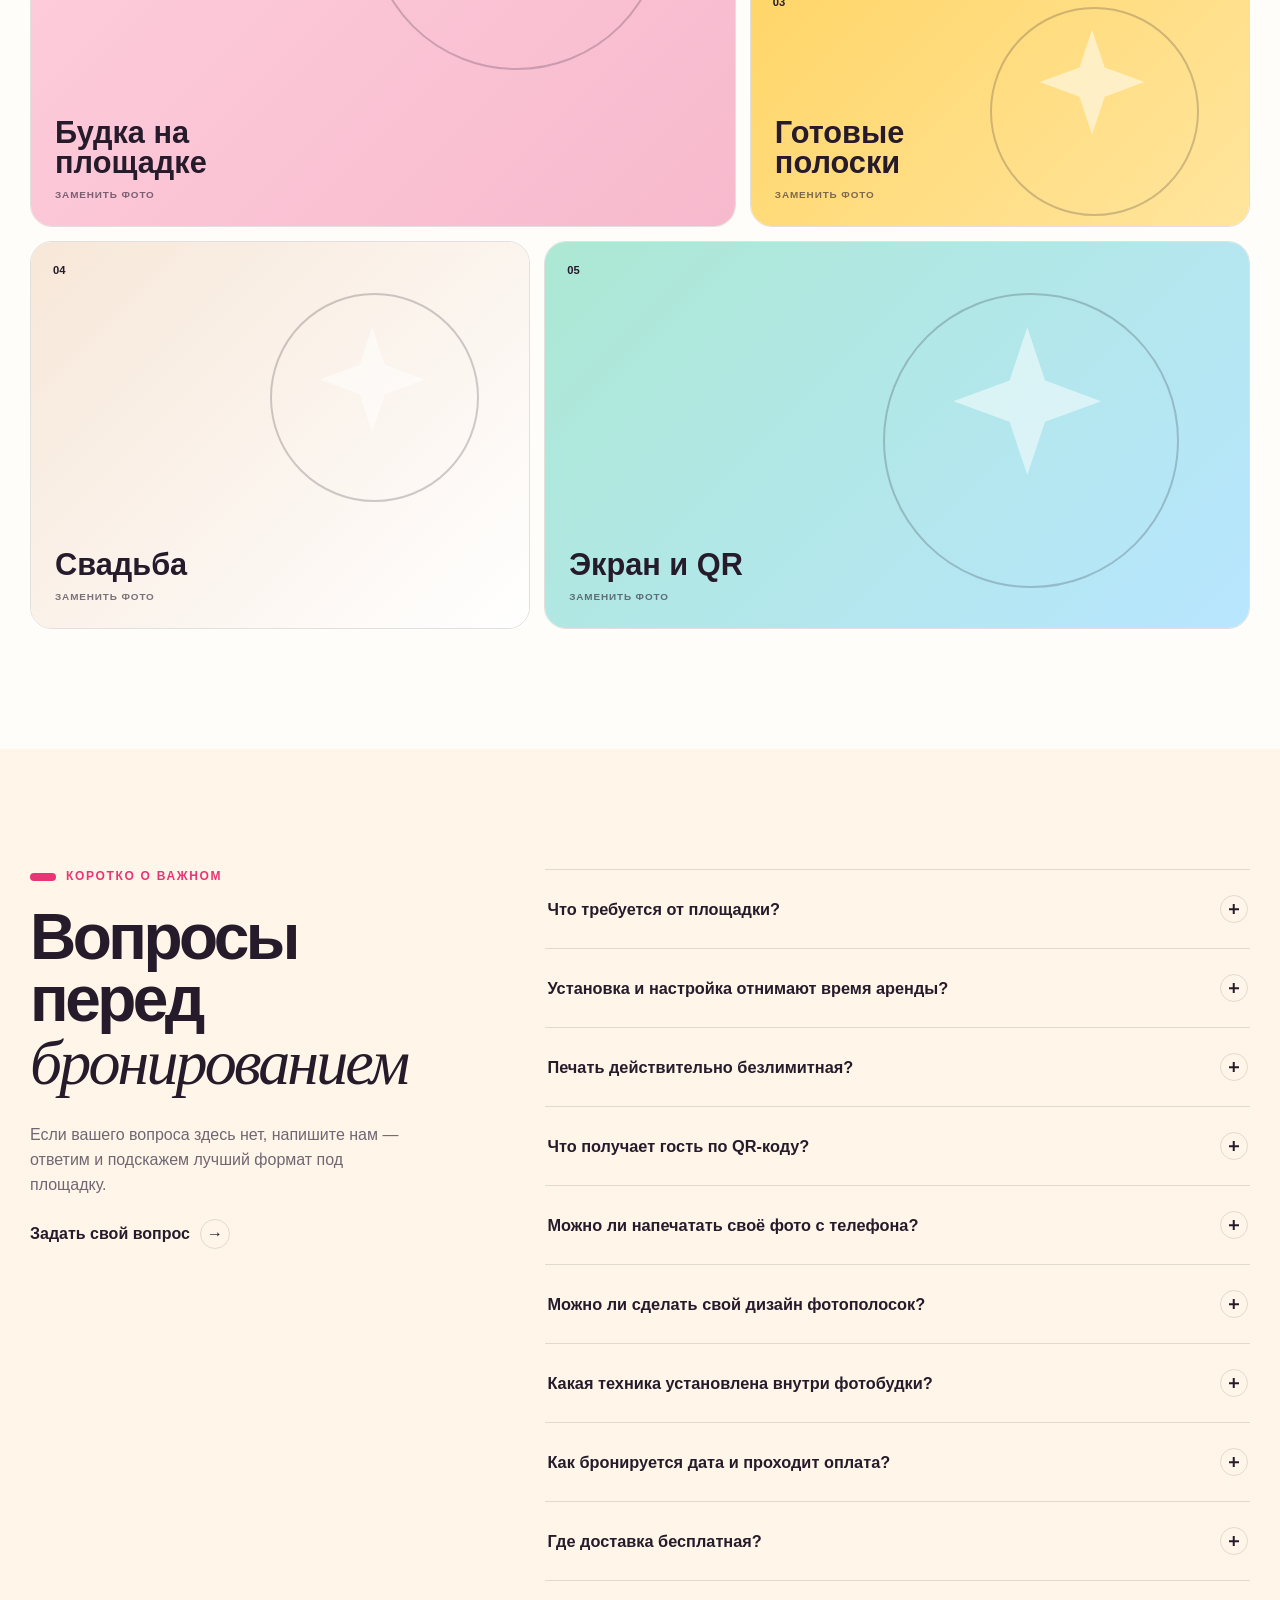
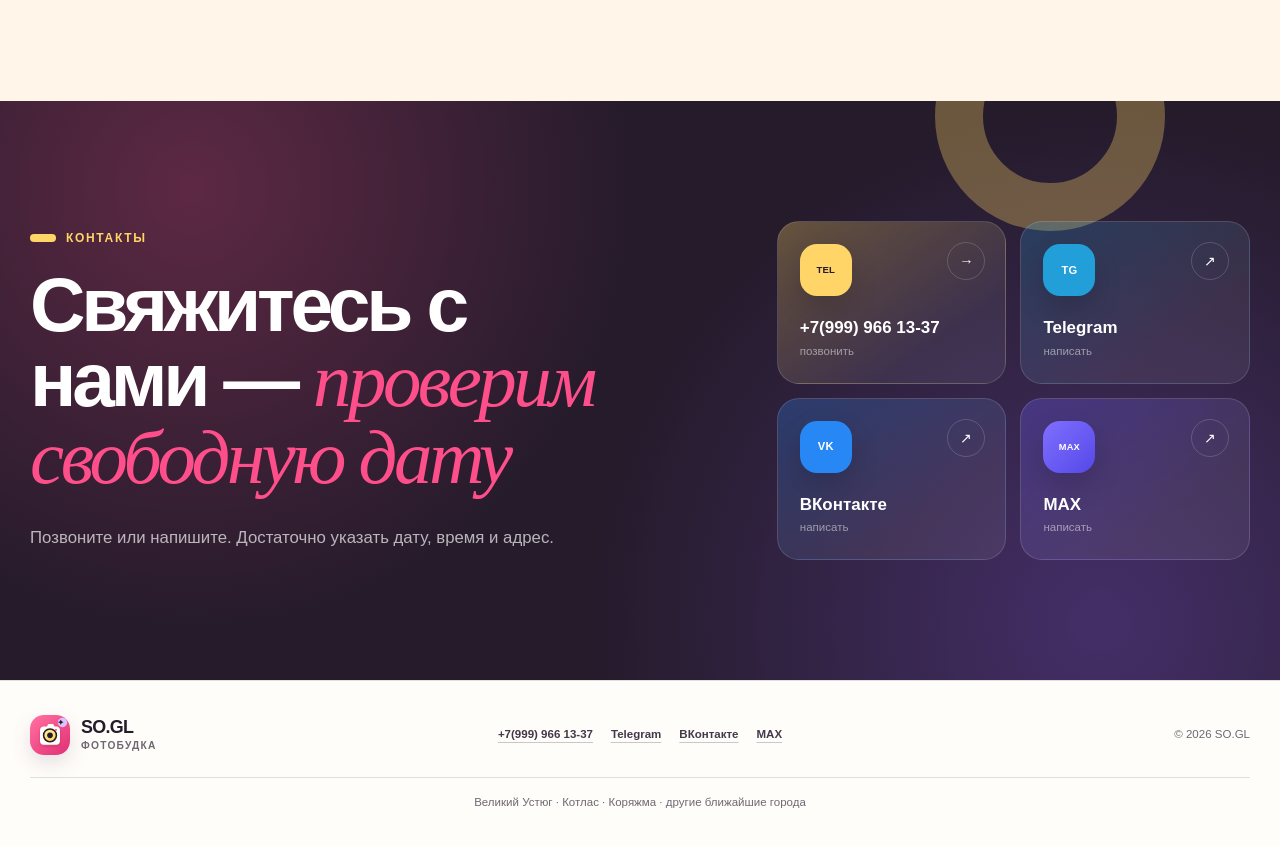
==== commit eb556f64: "hero video" ====
--- a/index.html
+++ b/index.html
@@ -18,6 +18,7 @@
     <meta property="og:description" content="Фотобудка в Великом Устюге, Котласе, Коряжме и других ближайших городах. Безлимитные принты, фото и видео по QR-коду, бесплатная доставка.">
     <meta property="og:url" content="https://so.gl/">
 
+    <link rel="preload" href="assets/hero-video-poster.webp?rev=pb1-1" as="image" type="image/webp" fetchpriority="high">
     <link rel="stylesheet" href="style.css?v=20260728-1">
     <script>
         document.documentElement.classList.remove('no-js');
@@ -88,12 +89,19 @@
                         <div class="video-frame video-frame--hero">
                             <video
                                 data-config-video="hero"
-                                poster="assets/hero-video-poster.svg?v=20260728-1"
+                                width="720"
+                                height="900"
+                                poster="assets/hero-video-poster.webp?rev=pb1-1"
+                                aria-label="Гости фотографируются в фотобудке и забирают готовый принт"
+                                autoplay
                                 muted
                                 loop
                                 playsinline
-                                preload="metadata"
-                            >Видео о процессе работы фотобудки</video>
+                                preload="auto"
+                            >
+                                <source src="assets/video/pb1-web-720p.mp4?rev=pb1-1" type="video/mp4">
+                                Видео о процессе работы фотобудки
+                            </video>
                             <button class="video-control" type="button" data-video-control hidden>
                                 <span data-video-control-label>Пауза</span>
                             </button>
--- a/style.css
+++ b/style.css
@@ -2611,7 +2611,7 @@
     }
 
     .video-frame--hero {
-        aspect-ratio: 16 / 10;
+        aspect-ratio: 4 / 5;
     }
 
     .video-card__bar {
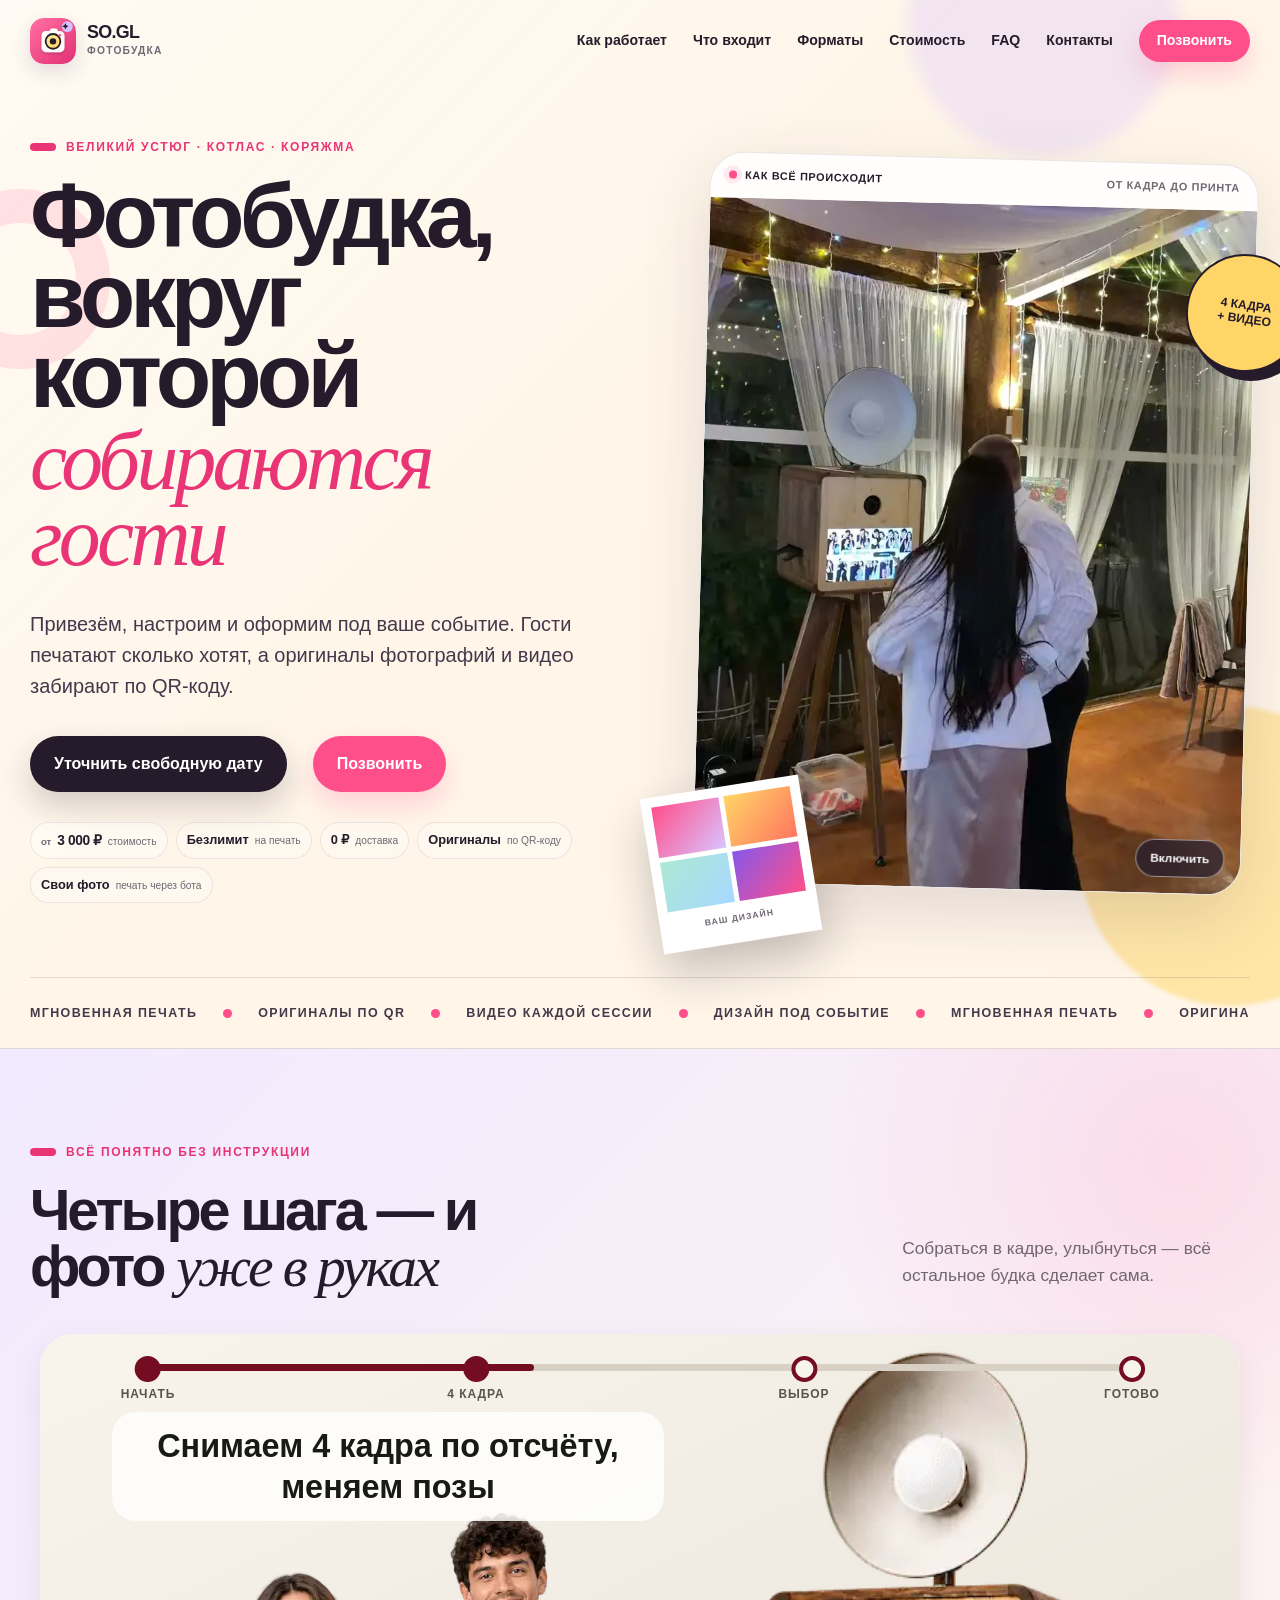
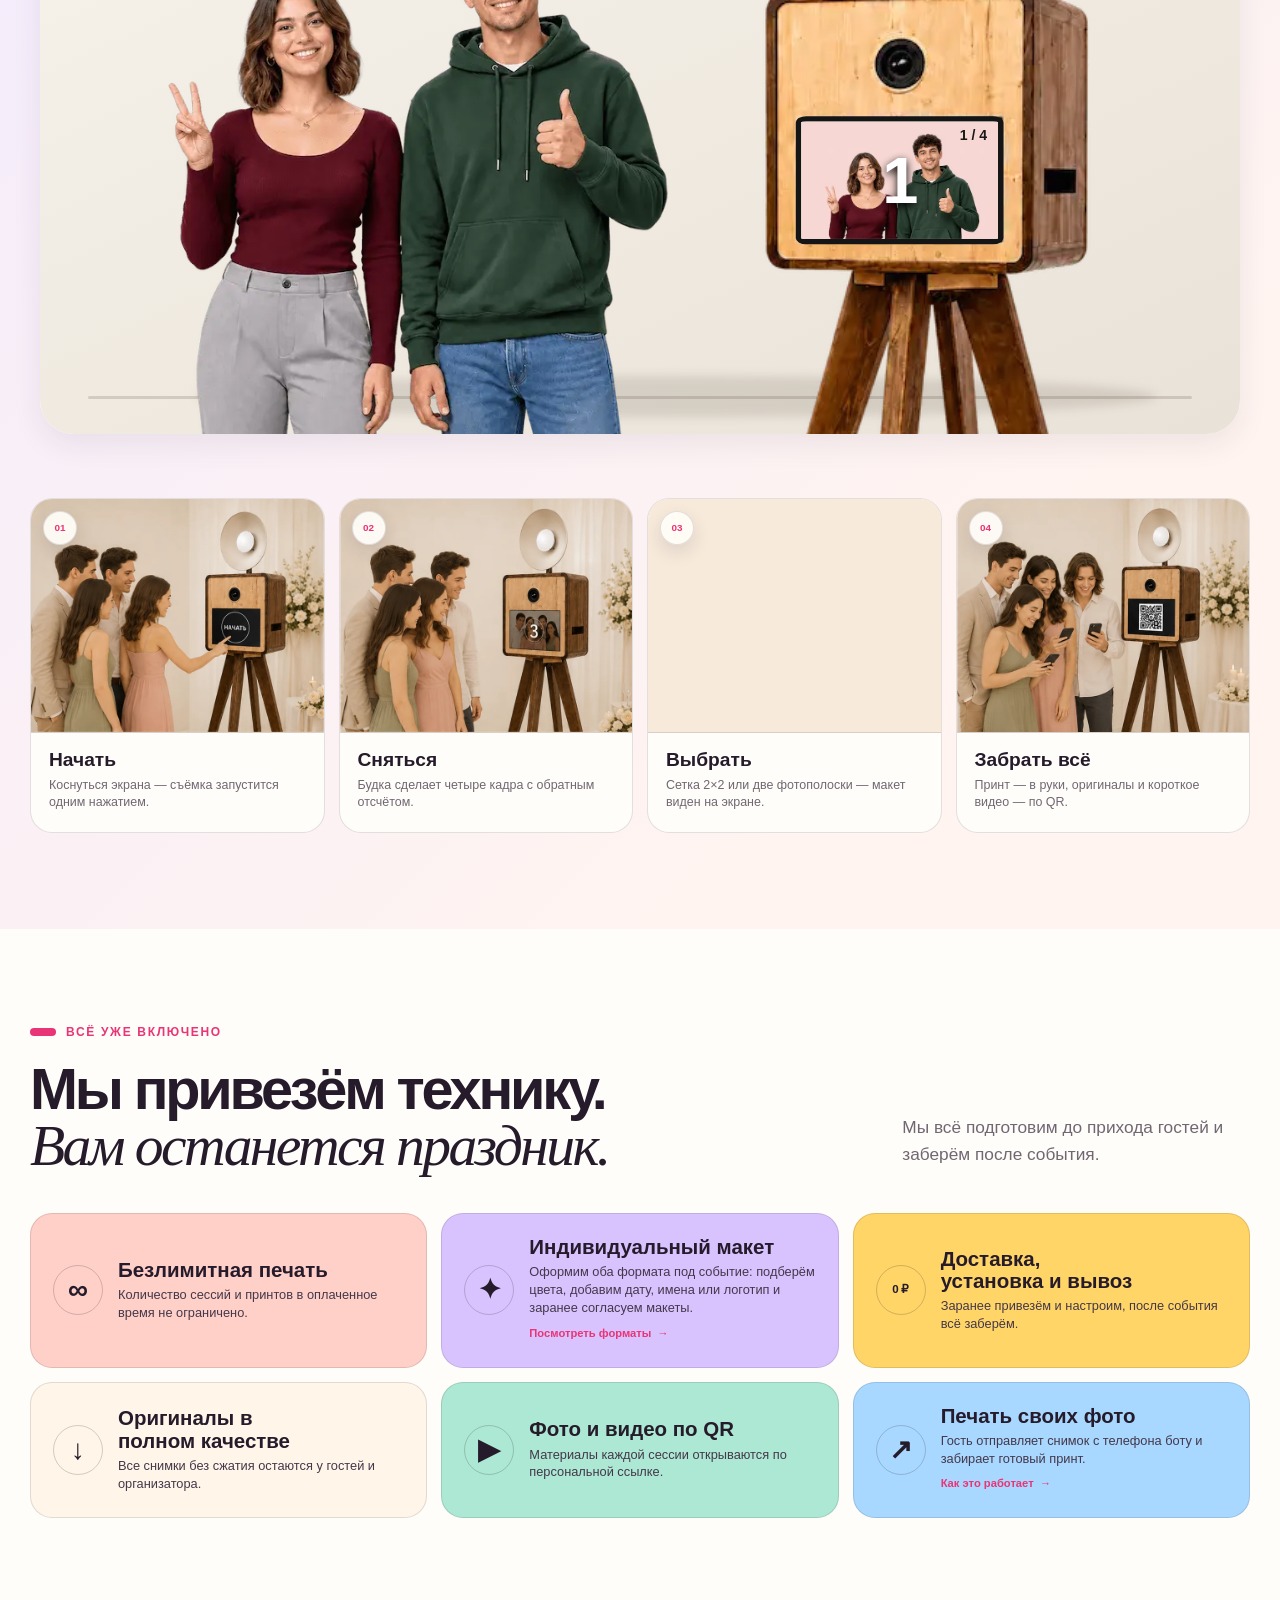
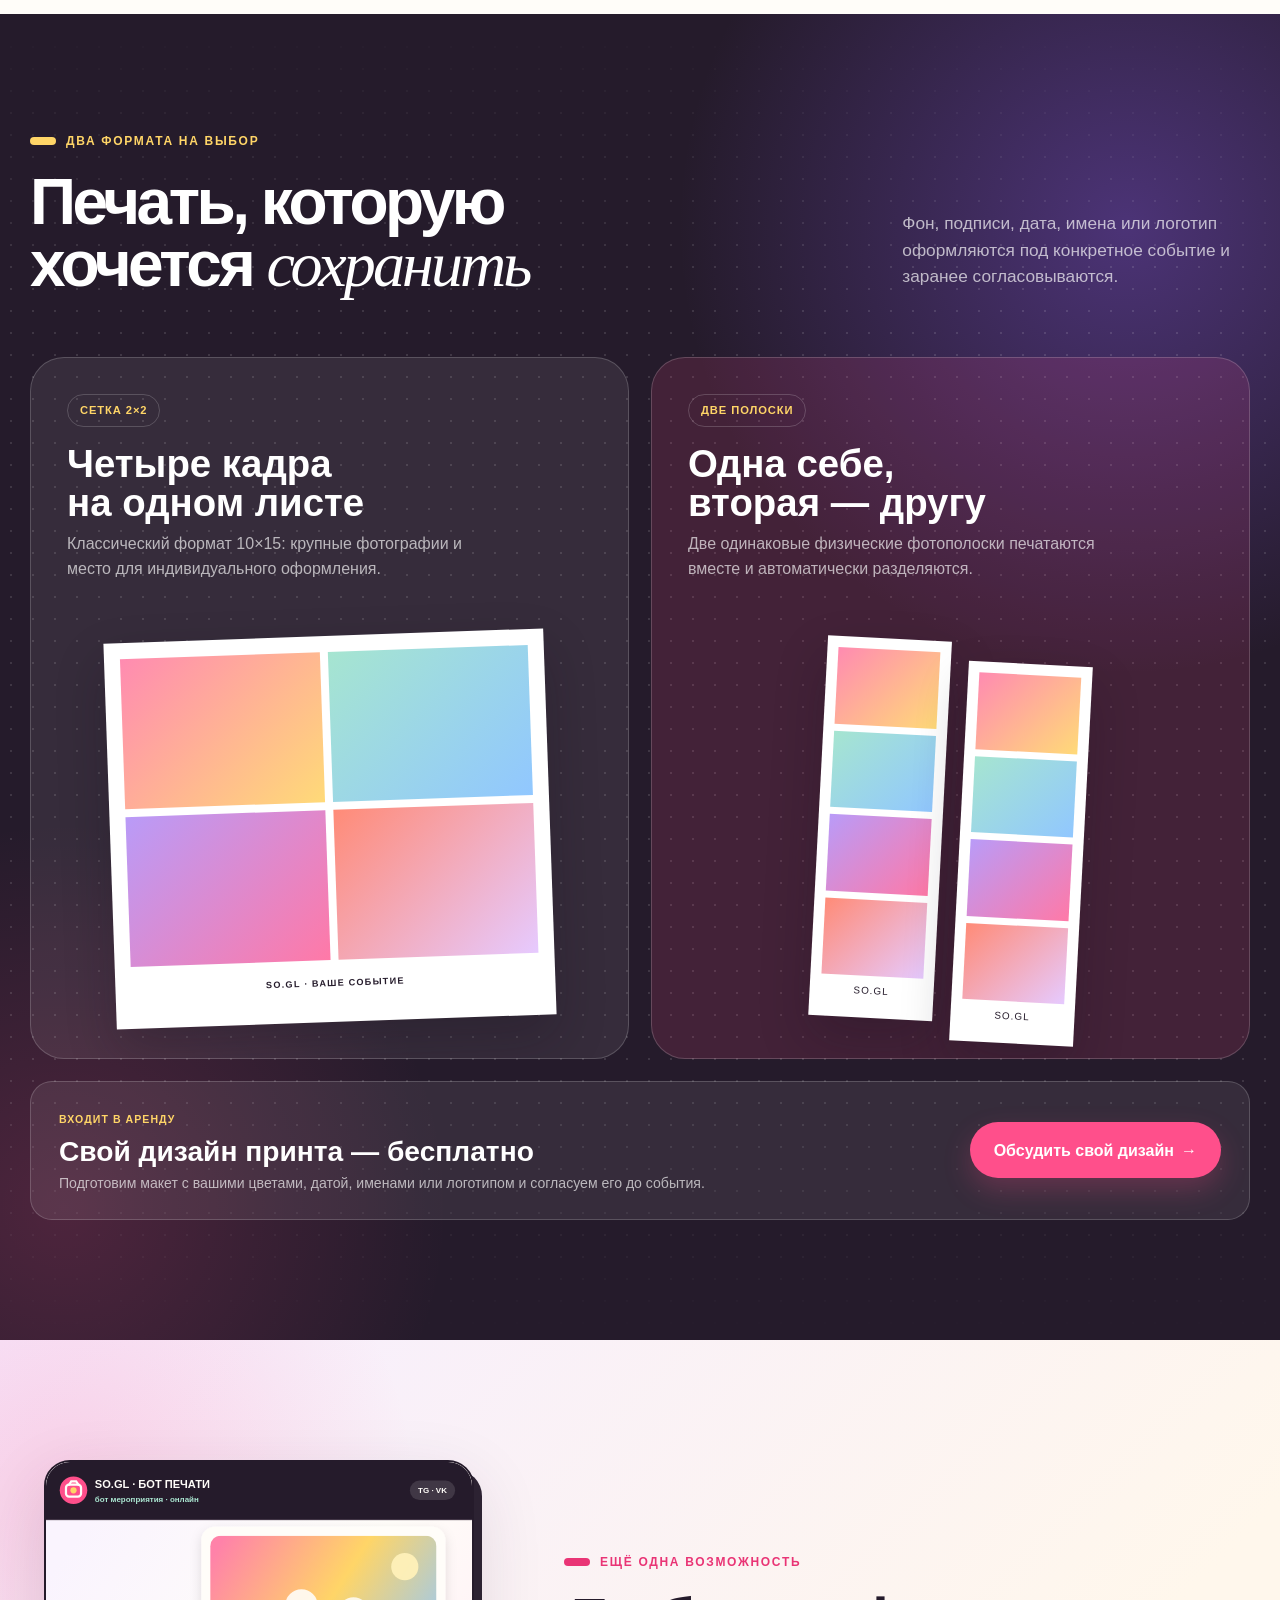
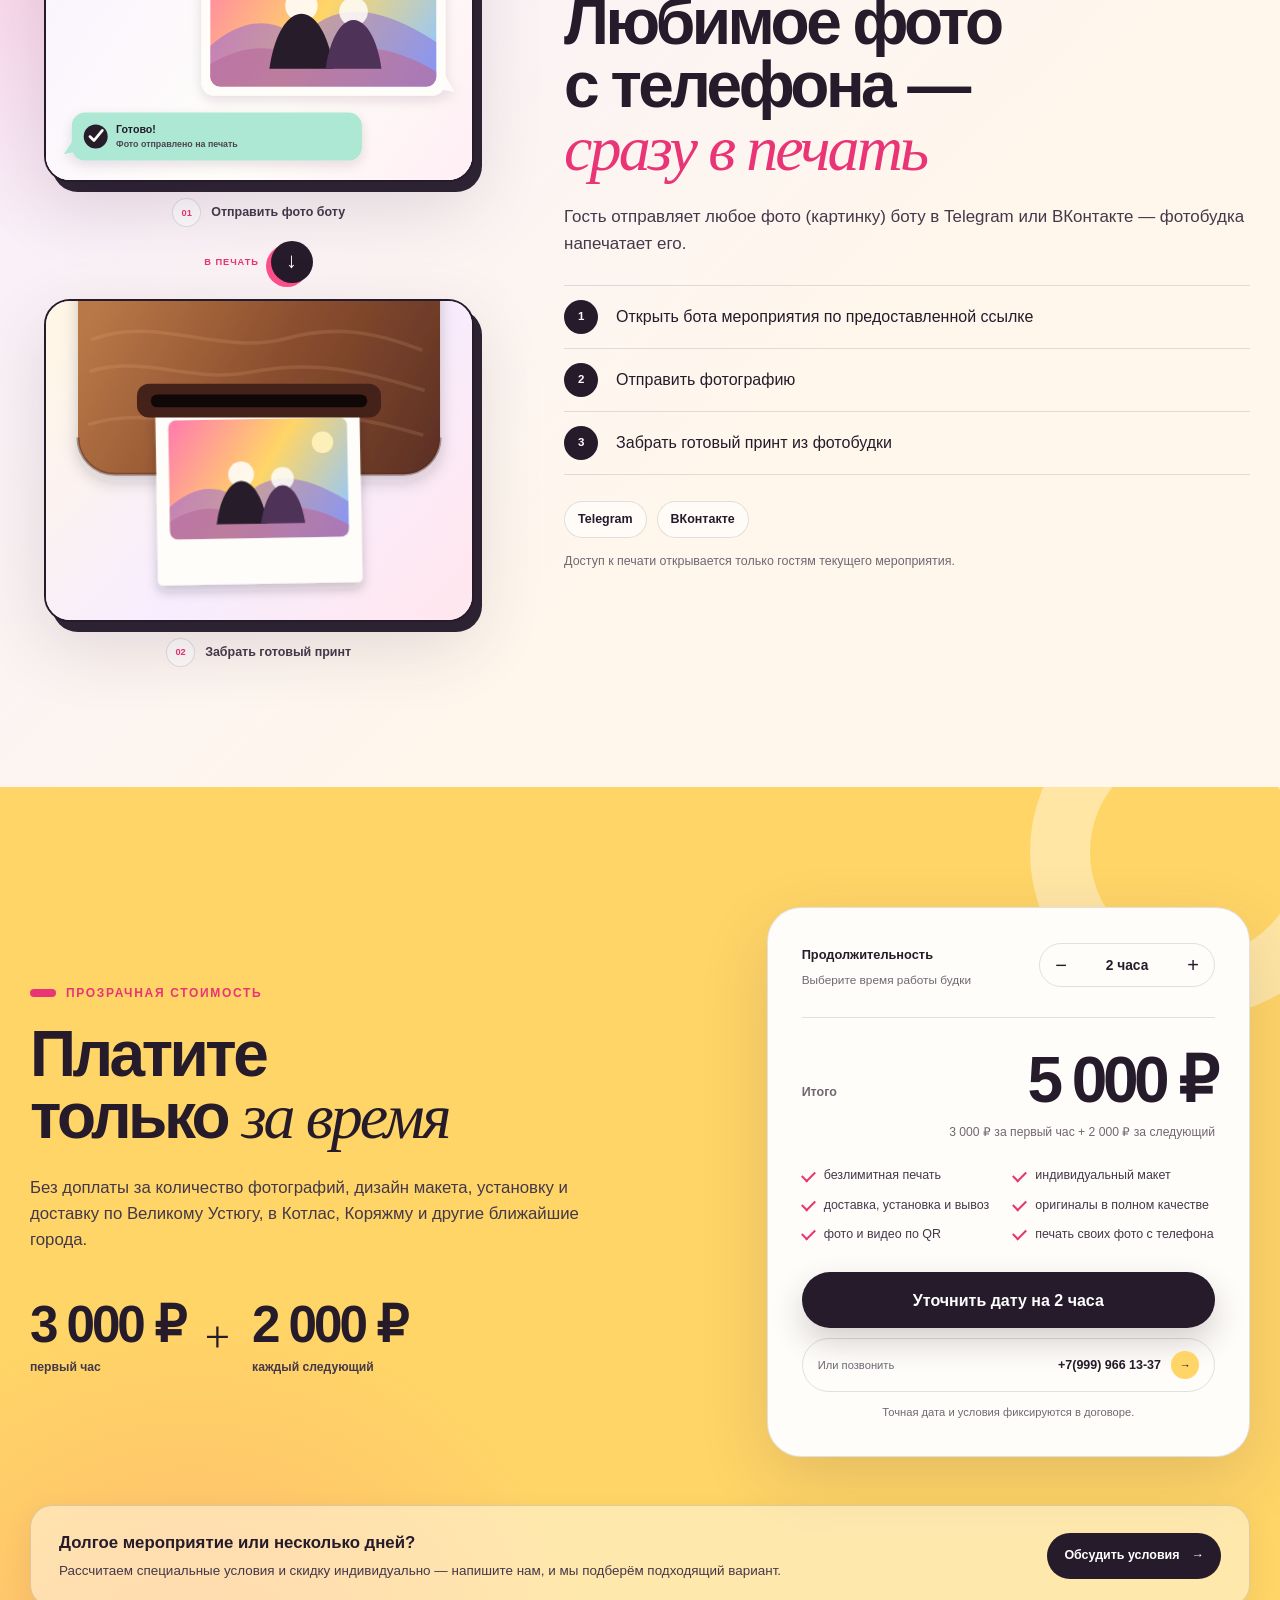
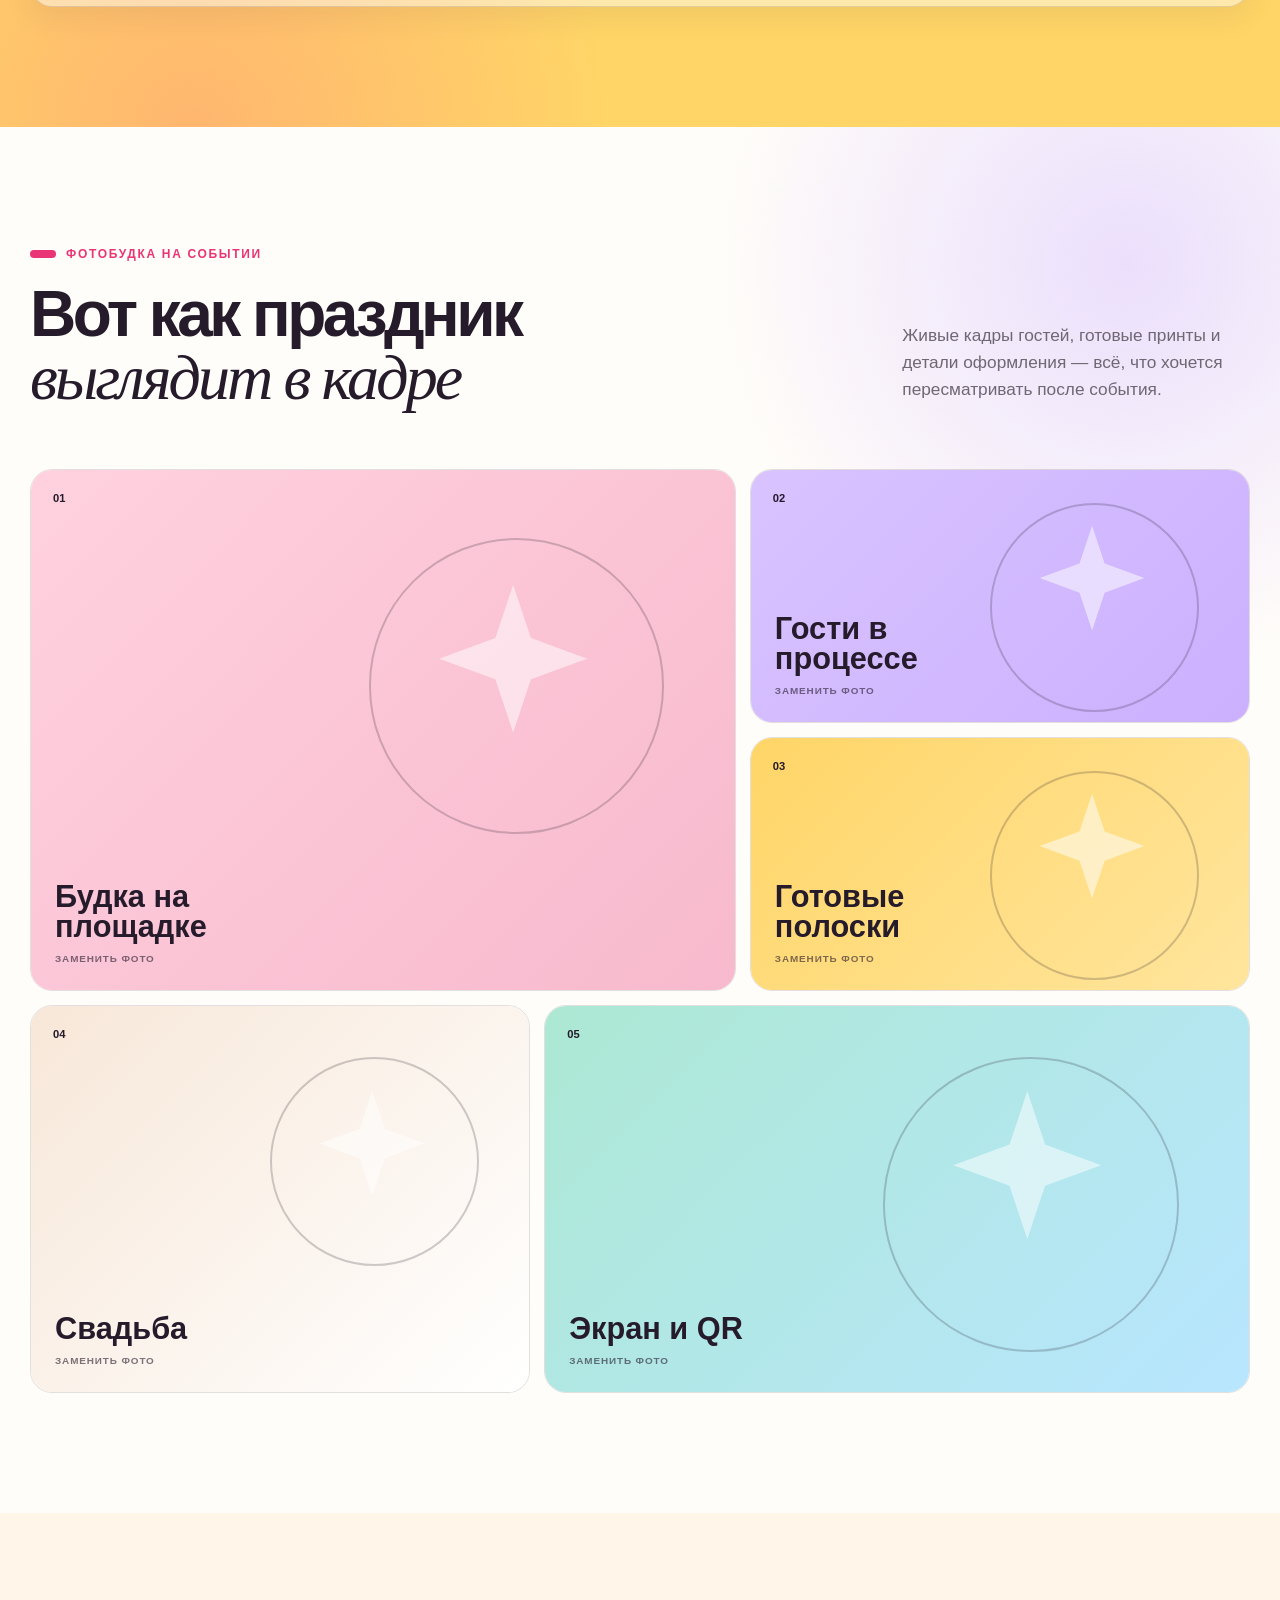
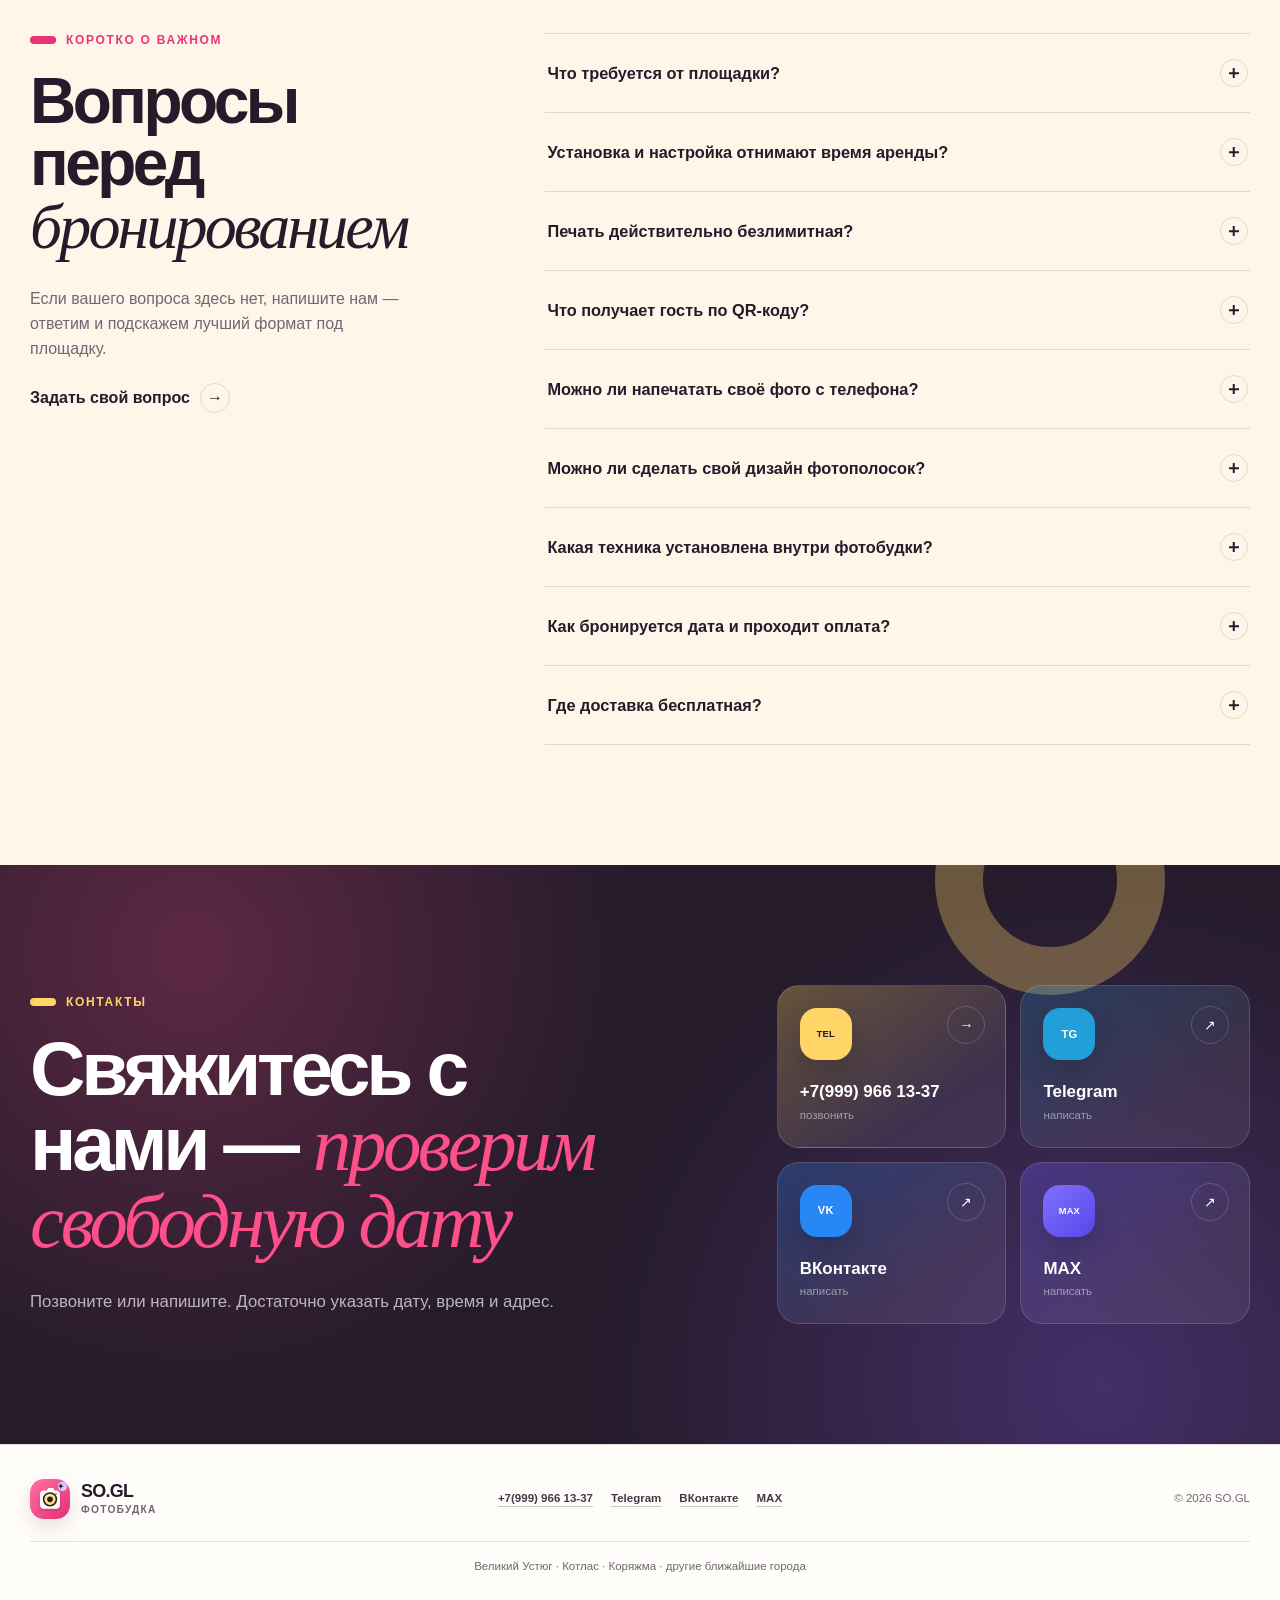
==== commit 151a2915: "howto page iframe loading" ====
--- a/index.html
+++ b/index.html
@@ -175,6 +175,14 @@
                     <p>Собраться в кадре, улыбнуться — всё остальное будка сделает сама.</p>
                 </div>
 
+                <div class="howto-embed">
+                    <iframe
+                        class="howto-embed__frame"
+                        src="assets/html/howto.html?rev=howto-2"
+                        title="Анимация процесса съёмки и печати в фотобудке"
+                    ></iframe>
+                </div>
+
                 <ol class="process-list">
                     <li data-reveal>
                         <span class="process-list__number">01</span>
--- a/style.css
+++ b/style.css
@@ -815,6 +815,23 @@
     to { transform: translateX(-35%); }
 }
 
+/* How it works animation */
+.howto-embed {
+    width: 100%;
+    max-width: 1200px;
+    margin: 0 auto clamp(32px, 5vw, 64px);
+}
+
+.howto-embed__frame {
+    display: block;
+    width: 100%;
+    aspect-ratio: 12 / 7;
+    border: 0;
+    border-radius: var(--radius-lg);
+    background: #fbfaf8;
+    box-shadow: var(--shadow-sm);
+}
+
 /* Compact sections */
 .section--compact {
     padding: 96px 0;
@@ -2491,6 +2508,19 @@
         width: min(100% - 28px, var(--shell));
     }
 
+    .howto-embed {
+        width: 100vw;
+        max-width: none;
+        margin-right: calc(50% - 50vw);
+        margin-bottom: 32px;
+        margin-left: calc(50% - 50vw);
+    }
+
+    .howto-embed__frame {
+        border-radius: 0;
+        box-shadow: none;
+    }
+
     .section {
         padding: 74px 0;
     }
